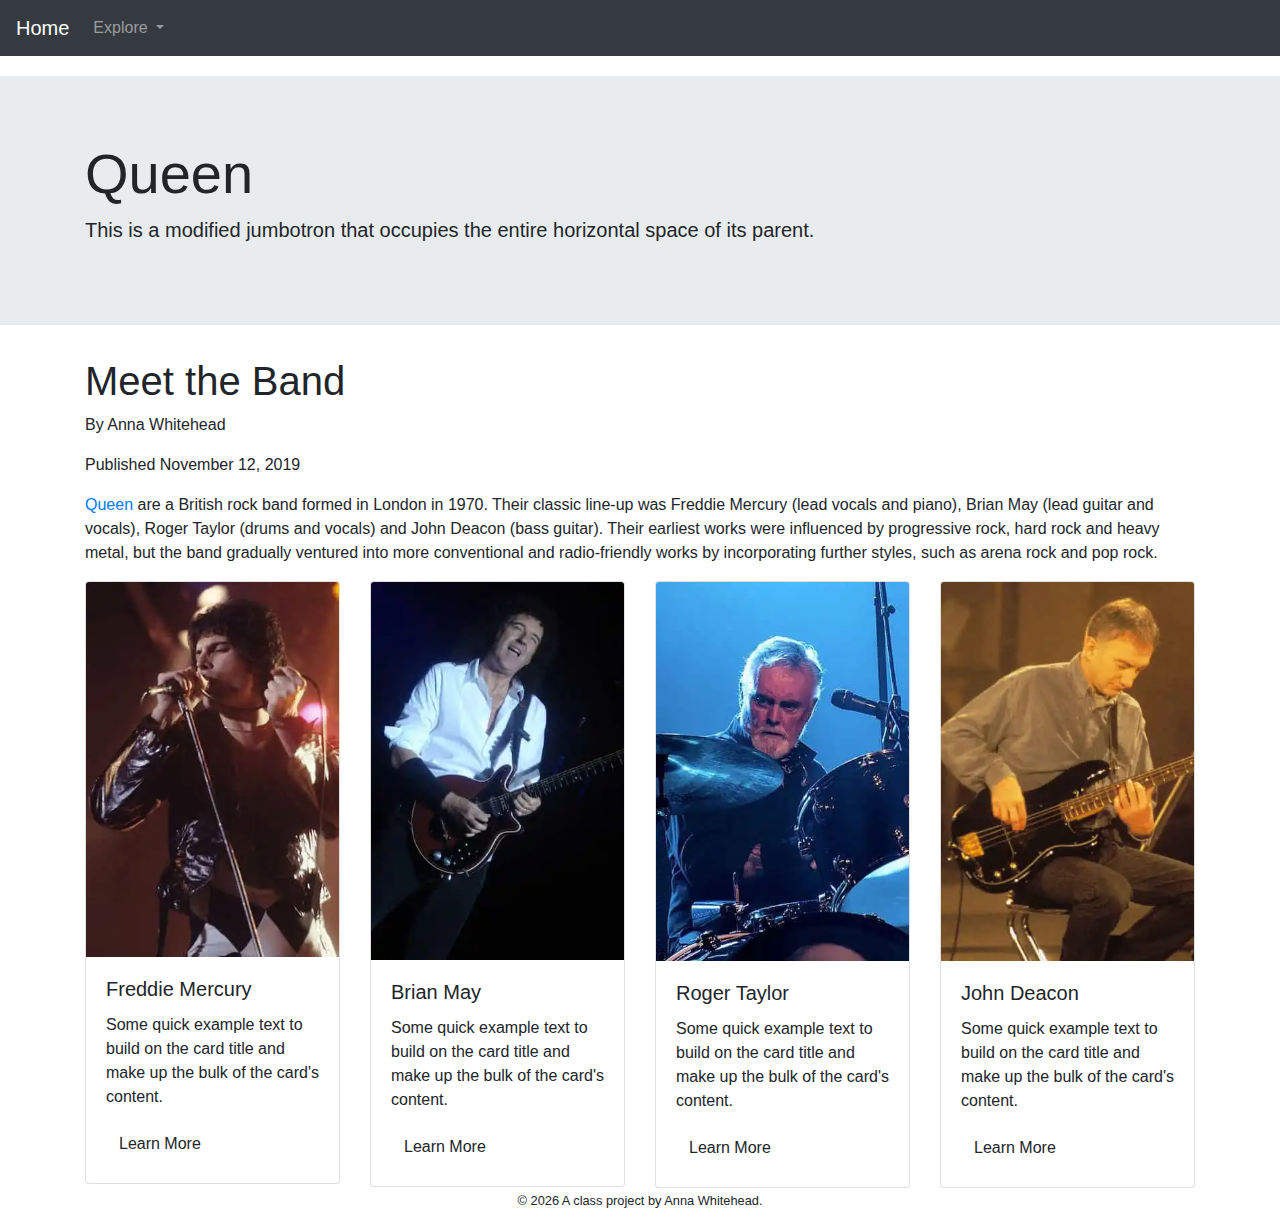
==== docs/index.html @ dfa809a4 "anna-final" ====
<!doctype html>
<html lang="en">
<!-- A Intro to Coding for Journalists class project -->
<head>
  <title>New index page title</title>
  <meta name="description" content="Default description">
  <meta charset="utf-8">
  <meta http-equiv="X-UA-Compatible" content="IE=edge" />
  <meta name="viewport" content="width=device-width, initial-scale=1, maximum-scale=1">
  <link rel="stylesheet" href="css/main.css">
</head>
<body>
  <nav class="navbar navbar-expand-lg navbar-dark bg-dark">
  <a class="navbar-brand" href="index.html">Home</a>
  <button class="navbar-toggler" type="button" data-toggle="collapse" data-target="#navbarNavDropdown" aria-controls="navbarNavDropdown" aria-expanded="false" aria-label="Toggle navigation">
    <span class="navbar-toggler-icon"></span>
  </button>
  <div class="collapse navbar-collapse" id="navbarNavDropdown">
    <ul class="navbar-nav">
      <li class="nav-item dropdown">
        <a class="nav-link dropdown-toggle" href="#" id="navbarDropdownMenuLink" role="button" data-toggle="dropdown" aria-haspopup="true" aria-expanded="false">
          Explore
        </a>
        <div class="dropdown-menu" aria-labelledby="navbarDropdownMenuLink">
          <a class="dropdown-item" href="detail-page.html">Freddie Mercury</a>
          <a class="dropdown-item" href="detail-page.html">Brian May</a>
          <a class="dropdown-item" href="detail-page.html">Roger Taylor</a>
          <a class="dropdown-item" href="detail-page.html">John Deacon</a>
          <a class="dropdown-item" href="#">Discography</a>
          <a class="dropdown-item" href="#">Something else here</a>
        </div>
      </li>
    </ul>
  </div>
</nav>


  

<div class="jumbotron jumbotron-fluid">
  <div class="container">
    <h1 class="display-4">Queen</h1>
    <p class="lead">This is a modified jumbotron that occupies the entire horizontal space of its parent.</p>
  </div>
</div>

<div class="container">
  <div class="row">
    <div class="col">
    <h1>Meet the Band</h1>
    <p class="author">By Anna Whitehead</p>
    <p class="date"> Published November 12, 2019</p>
    </div>
  </div>
  <div class="row">
    <div class="col">
      <p>
        <a href="https://en.wikipedia.org/wiki/Queen_(band)">Queen</a> are a British rock band formed in London in 1970. Their classic line-up was Freddie Mercury (lead vocals and piano), Brian May (lead guitar and vocals), Roger Taylor (drums and vocals) and John Deacon (bass guitar). Their earliest works were influenced by progressive rock, hard rock and heavy metal, but the band gradually ventured into more conventional and radio-friendly works by incorporating further styles, such as arena rock and pop rock.
      </p>
      </div>
  </div>

<div class="row">
  
  <div class="col-sm-6 col-lg-3"> 
      <div class="card">
        <img class="card-img-top" src="img/members/freddie-mercury-color.jpg" alt="Card image cap">
        <div class="card-body">
          <h5 class="card-title"> Freddie Mercury</h5>
          <p class="card-text">Some quick example text to build on the card title and make up the bulk of the card's content.</p>
          <a href="#" class="btn btn-detail page">Learn More</a>
        </div>
      </div>
 </div>
  
  <div class="col-sm-6 col-lg-3"> 
      <div class="card">
        <img class="card-img-top" src="img/members/brian-may-color.jpg" alt="Card image cap">
        <div class="card-body">
          <h5 class="card-title"> Brian May</h5>
          <p class="card-text">Some quick example text to build on the card title and make up the bulk of the card's content.</p>
          <a href="#" class="btn btn-detail page">Learn More</a>
        </div>
      </div>
 </div>
  
  <div class="col-sm-6 col-lg-3"> 
      <div class="card">
        <img class="card-img-top" src="img/members/roger-taylor-color.jpg" alt="Card image cap">
        <div class="card-body">
          <h5 class="card-title"> Roger Taylor</h5>
          <p class="card-text">Some quick example text to build on the card title and make up the bulk of the card's content.</p>
          <a href="#" class="btn btn-detail page">Learn More</a>
        </div>
      </div>
 </div>
  
  <div class="col-sm-6 col-lg-3"> 
      <div class="card">
        <img class="card-img-top" src="img/members/john-deacon-color.jpg" alt="Card image cap">
        <div class="card-body">
          <h5 class="card-title"> John Deacon</h5>
          <p class="card-text">Some quick example text to build on the card title and make up the bulk of the card's content.</p>
          <a href="#" class="btn btn-detail page">Learn More</a>
        </div>
      </div>
 </div>
  
</div>
</div>



  <footer>
<p id="legal" class="center-block text-center">
  <small>&copy; <span class="copyright-year"></span>
  A class project by Anna Whitehead.
</p>
</footer>


  <script src="js/jquery.js"></script>
  <script src="js/popper.js"></script>
  <script src="js/bootstrap.js"></script>
  <script src="js/scripts.js"></script>
</body>
</html>
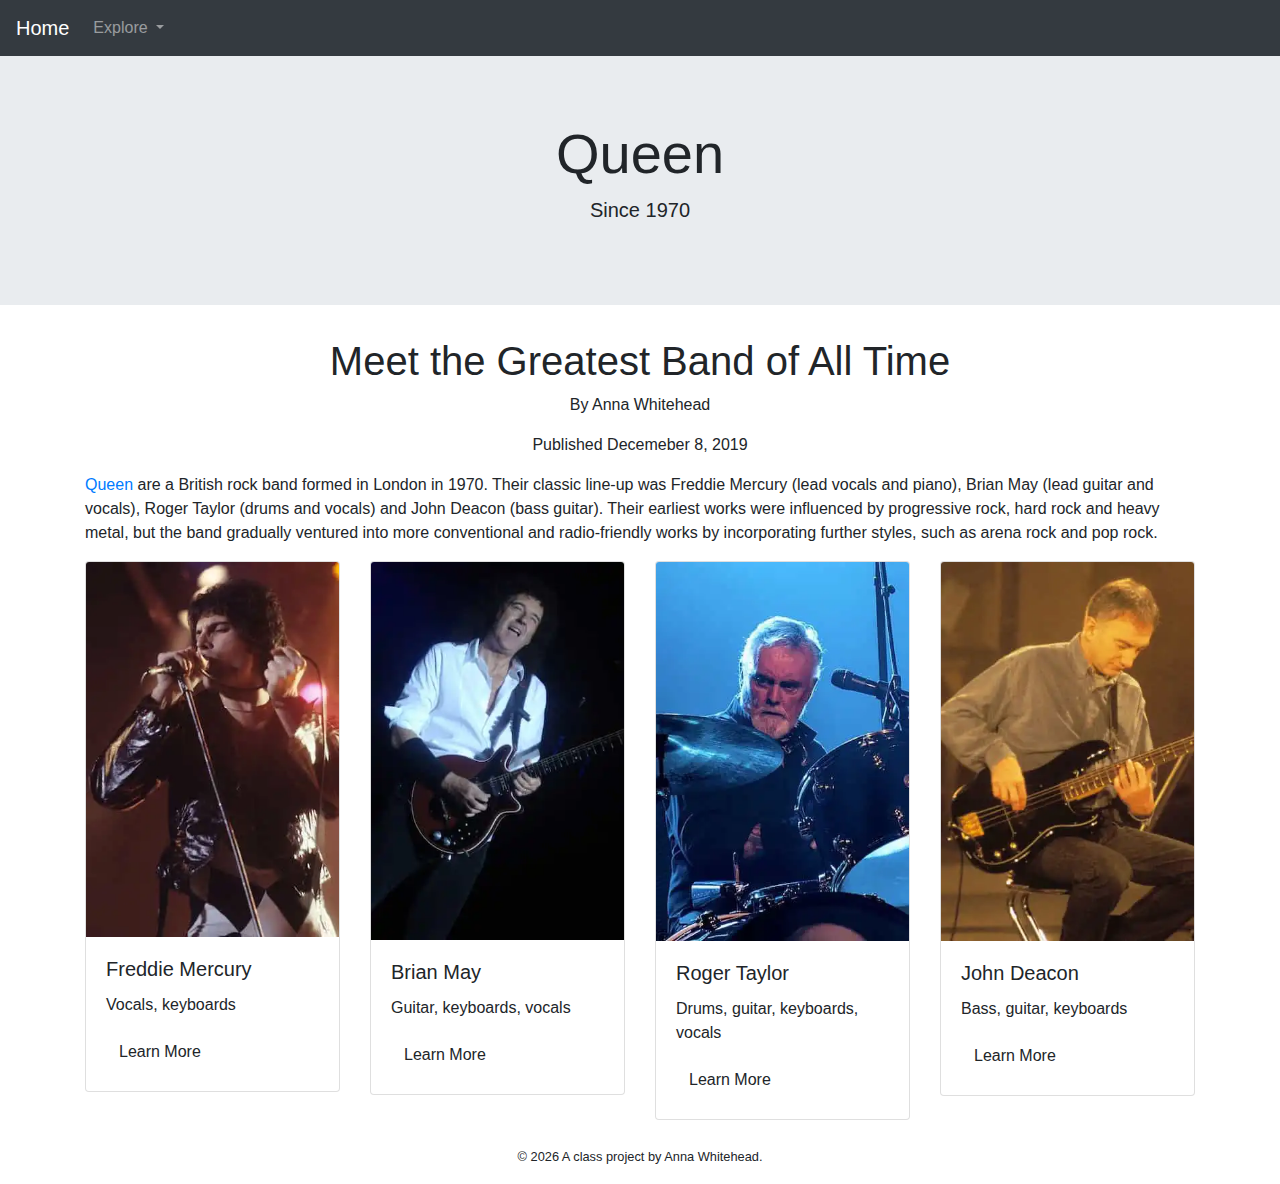
==== commit e3e718b1: "ann-final" ====
--- a/docs/index.html
+++ b/docs/index.html
@@ -22,12 +22,12 @@
           Explore
         </a>
         <div class="dropdown-menu" aria-labelledby="navbarDropdownMenuLink">
-          <a class="dropdown-item" href="detail-page.html">Freddie Mercury</a>
-          <a class="dropdown-item" href="detail-page.html">Brian May</a>
-          <a class="dropdown-item" href="detail-page.html">Roger Taylor</a>
-          <a class="dropdown-item" href="detail-page.html">John Deacon</a>
-          <a class="dropdown-item" href="#">Discography</a>
-          <a class="dropdown-item" href="#">Something else here</a>
+          <a class="dropdown-item" href="freddie-mercury.html">Freddie Mercury</a>
+          <a class="dropdown-item" href="brian-may.html">Brian May</a>
+          <a class="dropdown-item" href="roger-taylor.html">Roger Taylor</a>
+          <a class="dropdown-item" href="john-deacon.html">John Deacon</a>
+          <a class="dropdown-item" href="albums.html">Albums</a>
+          <a class="dropdown-item" href="tour-dates.html"> Tour Dates</a>
         </div>
       </li>
     </ul>
@@ -39,17 +39,17 @@
 
 <div class="jumbotron jumbotron-fluid">
   <div class="container">
-    <h1 class="display-4">Queen</h1>
-    <p class="lead">This is a modified jumbotron that occupies the entire horizontal space of its parent.</p>
+    <h1 class="display-4 text-center">Queen</h1>
+    <p class="lead text-center">Since 1970</p>
   </div>
 </div>
 
 <div class="container">
   <div class="row">
-    <div class="col">
-    <h1>Meet the Band</h1>
+    <div class="col text-center">
+    <h1>Meet the Greatest Band of All Time</h1>
     <p class="author">By Anna Whitehead</p>
-    <p class="date"> Published November 12, 2019</p>
+    <p class="date"> Published Decemeber 8, 2019</p>
     </div>
   </div>
   <div class="row">
@@ -63,45 +63,57 @@
 <div class="row">
   
   <div class="col-sm-6 col-lg-3"> 
-      <div class="card">
+      <div class="card mb-4" style= "width 18rem">
         <img class="card-img-top" src="img/members/freddie-mercury-color.jpg" alt="Card image cap">
         <div class="card-body">
           <h5 class="card-title"> Freddie Mercury</h5>
-          <p class="card-text">Some quick example text to build on the card title and make up the bulk of the card's content.</p>
-          <a href="#" class="btn btn-detail page">Learn More</a>
+          <p class="card-text"> Vocals, keyboards</p>
+          <a href="freddie-mercury.html" class="btn btn-detail page">Learn More</a>
+        
+
+
         </div>
       </div>
  </div>
   
   <div class="col-sm-6 col-lg-3"> 
-      <div class="card">
+      <div class="card mb-4" style= "width 18rem">
         <img class="card-img-top" src="img/members/brian-may-color.jpg" alt="Card image cap">
         <div class="card-body">
           <h5 class="card-title"> Brian May</h5>
-          <p class="card-text">Some quick example text to build on the card title and make up the bulk of the card's content.</p>
-          <a href="#" class="btn btn-detail page">Learn More</a>
+          <p class="card-text"> Guitar, keyboards, vocals</p>
+          <a href="brian-may.html" class="btn btn-detail page">Learn More</a>
+        
+
+
         </div>
       </div>
  </div>
   
   <div class="col-sm-6 col-lg-3"> 
-      <div class="card">
+      <div class="card mb-4" style= "width 18rem">
         <img class="card-img-top" src="img/members/roger-taylor-color.jpg" alt="Card image cap">
         <div class="card-body">
           <h5 class="card-title"> Roger Taylor</h5>
-          <p class="card-text">Some quick example text to build on the card title and make up the bulk of the card's content.</p>
-          <a href="#" class="btn btn-detail page">Learn More</a>
+          <p class="card-text"> Drums, guitar, keyboards, vocals</p>
+          <a href="roger-taylor.html" class="btn btn-detail page">Learn More</a>
+        
+
+
         </div>
       </div>
  </div>
   
   <div class="col-sm-6 col-lg-3"> 
-      <div class="card">
+      <div class="card mb-4" style= "width 18rem">
         <img class="card-img-top" src="img/members/john-deacon-color.jpg" alt="Card image cap">
         <div class="card-body">
           <h5 class="card-title"> John Deacon</h5>
-          <p class="card-text">Some quick example text to build on the card title and make up the bulk of the card's content.</p>
-          <a href="#" class="btn btn-detail page">Learn More</a>
+          <p class="card-text"> Bass, guitar, keyboards</p>
+          <a href="john-deacon.html" class="btn btn-detail page">Learn More</a>
+        
+
+
         </div>
       </div>
  </div>
--- a/docs/css/main.css
+++ b/docs/css/main.css
@@ -3,5 +3,11 @@
  * Copyright 2011-2019 The Bootstrap Authors
  * Copyright 2011-2019 Twitter, Inc.
  * Licensed under MIT (https://github.com/twbs/bootstrap/blob/master/LICENSE)
- */:root{--blue:#007bff;--indigo:#6610f2;--purple:#6f42c1;--pink:#e83e8c;--red:#dc3545;--orange:#fd7e14;--yellow:#ffc107;--green:#28a745;--teal:#20c997;--cyan:#17a2b8;--white:#fff;--gray:#6c757d;--gray-dark:#343a40;--primary:#007bff;--secondary:#6c757d;--success:#28a745;--info:#17a2b8;--warning:#ffc107;--danger:#dc3545;--light:#f8f9fa;--dark:#343a40;--breakpoint-xs:0;--breakpoint-sm:576px;--breakpoint-md:768px;--breakpoint-lg:992px;--breakpoint-xl:1200px;--font-family-sans-serif:-apple-system,BlinkMacSystemFont,"Segoe UI",Roboto,"Helvetica Neue",Arial,"Noto Sans",sans-serif,"Apple Color Emoji","Segoe UI Emoji","Segoe UI Symbol","Noto Color Emoji";--font-family-monospace:SFMono-Regular,Menlo,Monaco,Consolas,"Liberation Mono","Courier New",monospace}*,:after,:before{box-sizing:border-box}html{font-family:sans-serif;line-height:1.15;-webkit-text-size-adjust:100%;-webkit-tap-highlight-color:rgba(0,0,0,0)}article,aside,figcaption,figure,footer,header,hgroup,main,nav,section{display:block}body{margin:0;font-family:-apple-system,BlinkMacSystemFont,Segoe UI,Roboto,Helvetica Neue,Arial,Noto Sans,sans-serif,Apple Color Emoji,Segoe UI Emoji,Segoe UI Symbol,Noto Color Emoji;font-size:1rem;font-weight:400;line-height:1.5;color:#212529;text-align:left;background-color:#fff}[tabindex="-1"]:focus{outline:0!important}hr{box-sizing:content-box;height:0;overflow:visible}h1,h2,h3,h4,h5,h6{margin-top:0;margin-bottom:.5rem}p{margin-top:0;margin-bottom:1rem}abbr[data-original-title],abbr[title]{text-decoration:underline;-webkit-text-decoration:underline dotted;-moz-text-decoration:underline dotted;text-decoration:underline dotted;cursor:help;border-bottom:0;text-decoration-skip-ink:none}address{font-style:normal;line-height:inherit}address,dl,ol,ul{margin-bottom:1rem}dl,ol,ul{margin-top:0}ol ol,ol ul,ul ol,ul ul{margin-bottom:0}dt{font-weight:700}dd{margin-bottom:.5rem;margin-left:0}blockquote{margin:0 0 1rem}b,strong{font-weight:bolder}small{font-size:80%}sub,sup{position:relative;font-size:75%;line-height:0;vertical-align:baseline}sub{bottom:-.25em}sup{top:-.5em}a{color:#007bff;text-decoration:none;background-color:transparent}a:hover{color:#0056b3;text-decoration:underline}a:not([href]):not([tabindex]){color:inherit;text-decoration:none}a:not([href]):not([tabindex]):focus,a:not([href]):not([tabindex]):hover{color:inherit;text-decoration:none}a:not([href]):not([tabindex]):focus{outline:0}code,kbd,pre,samp{font-family:SFMono-Regular,Menlo,Monaco,Consolas,Liberation Mono,Courier New,monospace;font-size:1em}pre{margin-top:0;margin-bottom:1rem;overflow:auto}figure{margin:0 0 1rem}img{border-style:none}img,svg{vertical-align:middle}svg{overflow:hidden}table{border-collapse:collapse}caption{padding-top:.75rem;padding-bottom:.75rem;color:#6c757d;text-align:left;caption-side:bottom}th{text-align:inherit}label{display:inline-block;margin-bottom:.5rem}button{border-radius:0}button:focus{outline:1px dotted;outline:5px auto -webkit-focus-ring-color}button,input,optgroup,select,textarea{margin:0;font-family:inherit;font-size:inherit;line-height:inherit}button,input{overflow:visible}button,select{text-transform:none}select{word-wrap:normal}[type=button],[type=reset],[type=submit],button{-webkit-appearance:button}[type=button]:not(:disabled),[type=reset]:not(:disabled),[type=submit]:not(:disabled),button:not(:disabled){cursor:pointer}[type=button]::-moz-focus-inner,[type=reset]::-moz-focus-inner,[type=submit]::-moz-focus-inner,button::-moz-focus-inner{padding:0;border-style:none}input[type=checkbox],input[type=radio]{box-sizing:border-box;padding:0}input[type=date],input[type=datetime-local],input[type=month],input[type=time]{-webkit-appearance:listbox}textarea{overflow:auto;resize:vertical}fieldset{min-width:0;padding:0;margin:0;border:0}legend{display:block;width:100%;max-width:100%;padding:0;margin-bottom:.5rem;font-size:1.5rem;line-height:inherit;color:inherit;white-space:normal}progress{vertical-align:baseline}[type=number]::-webkit-inner-spin-button,[type=number]::-webkit-outer-spin-button{height:auto}[type=search]{outline-offset:-2px;-webkit-appearance:none}[type=search]::-webkit-search-decoration{-webkit-appearance:none}::-webkit-file-upload-button{font:inherit;-webkit-appearance:button}output{display:inline-block}summary{display:list-item;cursor:pointer}template{display:none}[hidden]{display:none!important}.h1,.h2,.h3,.h4,.h5,.h6,h1,h2,h3,h4,h5,h6{margin-bottom:.5rem;font-weight:500;line-height:1.2}.h1,h1{font-size:2.5rem}.h2,h2{font-size:2rem}.h3,h3{font-size:1.75rem}.h4,h4{font-size:1.5rem}.h5,h5{font-size:1.25rem}.h6,h6{font-size:1rem}.lead{font-size:1.25rem;font-weight:300}.display-1{font-size:6rem}.display-1,.display-2{font-weight:300;line-height:1.2}.display-2{font-size:5.5rem}.display-3{font-size:4.5rem}.display-3,.display-4{font-weight:300;line-height:1.2}.display-4{font-size:3.5rem}hr{margin-top:1rem;margin-bottom:1rem;border:0;border-top:1px solid rgba(0,0,0,.1)}.small,small{font-size:80%;font-weight:400}.mark,mark{padding:.2em;background-color:#fcf8e3}.list-inline,.list-unstyled{padding-left:0;list-style:none}.list-inline-item{display:inline-block}.list-inline-item:not(:last-child){margin-right:.5rem}.initialism{font-size:90%;text-transform:uppercase}.blockquote{margin-bottom:1rem;font-size:1.25rem}.blockquote-footer{display:block;font-size:80%;color:#6c757d}.blockquote-footer:before{content:"\2014\00A0"}.img-fluid,.img-thumbnail{max-width:100%;height:auto}.img-thumbnail{padding:.25rem;background-color:#fff;border:1px solid #dee2e6;border-radius:.25rem}.figure{display:inline-block}.figure-img{margin-bottom:.5rem;line-height:1}.figure-caption{font-size:90%;color:#6c757d}code{font-size:87.5%;color:#e83e8c;word-break:break-word}a>code{color:inherit}kbd{padding:.2rem .4rem;font-size:87.5%;color:#fff;background-color:#212529;border-radius:.2rem}kbd kbd{padding:0;font-size:100%;font-weight:700}pre{display:block;font-size:87.5%;color:#212529}pre code{font-size:inherit;color:inherit;word-break:normal}.pre-scrollable{max-height:340px;overflow-y:scroll}.container{width:100%;padding-right:15px;padding-left:15px;margin-right:auto;margin-left:auto}@media (min-width:576px){.container{max-width:540px}}@media (min-width:768px){.container{max-width:720px}}@media (min-width:992px){.container{max-width:960px}}@media (min-width:1200px){.container{max-width:1140px}}.container-fluid{width:100%;padding-right:15px;padding-left:15px;margin-right:auto;margin-left:auto}.row{display:-webkit-flex;display:-ms-flexbox;display:flex;-webkit-flex-wrap:wrap;-ms-flex-wrap:wrap;flex-wrap:wrap;margin-right:-15px;margin-left:-15px}.no-gutters{margin-right:0;margin-left:0}.no-gutters>.col,.no-gutters>[class*=col-]{padding-right:0;padding-left:0}.col,.col-1,.col-2,.col-3,.col-4,.col-5,.col-6,.col-7,.col-8,.col-9,.col-10,.col-11,.col-12,.col-auto,.col-lg,.col-lg-1,.col-lg-2,.col-lg-3,.col-lg-4,.col-lg-5,.col-lg-6,.col-lg-7,.col-lg-8,.col-lg-9,.col-lg-10,.col-lg-11,.col-lg-12,.col-lg-auto,.col-md,.col-md-1,.col-md-2,.col-md-3,.col-md-4,.col-md-5,.col-md-6,.col-md-7,.col-md-8,.col-md-9,.col-md-10,.col-md-11,.col-md-12,.col-md-auto,.col-sm,.col-sm-1,.col-sm-2,.col-sm-3,.col-sm-4,.col-sm-5,.col-sm-6,.col-sm-7,.col-sm-8,.col-sm-9,.col-sm-10,.col-sm-11,.col-sm-12,.col-sm-auto,.col-xl,.col-xl-1,.col-xl-2,.col-xl-3,.col-xl-4,.col-xl-5,.col-xl-6,.col-xl-7,.col-xl-8,.col-xl-9,.col-xl-10,.col-xl-11,.col-xl-12,.col-xl-auto{position:relative;width:100%;padding-right:15px;padding-left:15px}.col{-webkit-flex-basis:0;-ms-flex-preferred-size:0;flex-basis:0;-webkit-flex-grow:1;-ms-flex-positive:1;flex-grow:1;max-width:100%}.col-auto{-webkit-flex:0 0 auto;-ms-flex:0 0 auto;flex:0 0 auto;width:auto;max-width:100%}.col-1{-webkit-flex:0 0 8.33333%;-ms-flex:0 0 8.33333%;flex:0 0 8.33333%;max-width:8.33333%}.col-2{-webkit-flex:0 0 16.66667%;-ms-flex:0 0 16.66667%;flex:0 0 16.66667%;max-width:16.66667%}.col-3{-webkit-flex:0 0 25%;-ms-flex:0 0 25%;flex:0 0 25%;max-width:25%}.col-4{-webkit-flex:0 0 33.33333%;-ms-flex:0 0 33.33333%;flex:0 0 33.33333%;max-width:33.33333%}.col-5{-webkit-flex:0 0 41.66667%;-ms-flex:0 0 41.66667%;flex:0 0 41.66667%;max-width:41.66667%}.col-6{-webkit-flex:0 0 50%;-ms-flex:0 0 50%;flex:0 0 50%;max-width:50%}.col-7{-webkit-flex:0 0 58.33333%;-ms-flex:0 0 58.33333%;flex:0 0 58.33333%;max-width:58.33333%}.col-8{-webkit-flex:0 0 66.66667%;-ms-flex:0 0 66.66667%;flex:0 0 66.66667%;max-width:66.66667%}.col-9{-webkit-flex:0 0 75%;-ms-flex:0 0 75%;flex:0 0 75%;max-width:75%}.col-10{-webkit-flex:0 0 83.33333%;-ms-flex:0 0 83.33333%;flex:0 0 83.33333%;max-width:83.33333%}.col-11{-webkit-flex:0 0 91.66667%;-ms-flex:0 0 91.66667%;flex:0 0 91.66667%;max-width:91.66667%}.col-12{-webkit-flex:0 0 100%;-ms-flex:0 0 100%;flex:0 0 100%;max-width:100%}.order-first{-webkit-order:-1;-ms-flex-order:-1;order:-1}.order-last{-webkit-order:13;-ms-flex-order:13;order:13}.order-0{-webkit-order:0;-ms-flex-order:0;order:0}.order-1{-webkit-order:1;-ms-flex-order:1;order:1}.order-2{-webkit-order:2;-ms-flex-order:2;order:2}.order-3{-webkit-order:3;-ms-flex-order:3;order:3}.order-4{-webkit-order:4;-ms-flex-order:4;order:4}.order-5{-webkit-order:5;-ms-flex-order:5;order:5}.order-6{-webkit-order:6;-ms-flex-order:6;order:6}.order-7{-webkit-order:7;-ms-flex-order:7;order:7}.order-8{-webkit-order:8;-ms-flex-order:8;order:8}.order-9{-webkit-order:9;-ms-flex-order:9;order:9}.order-10{-webkit-order:10;-ms-flex-order:10;order:10}.order-11{-webkit-order:11;-ms-flex-order:11;order:11}.order-12{-webkit-order:12;-ms-flex-order:12;order:12}.offset-1{margin-left:8.33333%}.offset-2{margin-left:16.66667%}.offset-3{margin-left:25%}.offset-4{margin-left:33.33333%}.offset-5{margin-left:41.66667%}.offset-6{margin-left:50%}.offset-7{margin-left:58.33333%}.offset-8{margin-left:66.66667%}.offset-9{margin-left:75%}.offset-10{margin-left:83.33333%}.offset-11{margin-left:91.66667%}@media (min-width:576px){.col-sm{-webkit-flex-basis:0;-ms-flex-preferred-size:0;flex-basis:0;-webkit-flex-grow:1;-ms-flex-positive:1;flex-grow:1;max-width:100%}.col-sm-auto{-webkit-flex:0 0 auto;-ms-flex:0 0 auto;flex:0 0 auto;width:auto;max-width:100%}.col-sm-1{-webkit-flex:0 0 8.33333%;-ms-flex:0 0 8.33333%;flex:0 0 8.33333%;max-width:8.33333%}.col-sm-2{-webkit-flex:0 0 16.66667%;-ms-flex:0 0 16.66667%;flex:0 0 16.66667%;max-width:16.66667%}.col-sm-3{-webkit-flex:0 0 25%;-ms-flex:0 0 25%;flex:0 0 25%;max-width:25%}.col-sm-4{-webkit-flex:0 0 33.33333%;-ms-flex:0 0 33.33333%;flex:0 0 33.33333%;max-width:33.33333%}.col-sm-5{-webkit-flex:0 0 41.66667%;-ms-flex:0 0 41.66667%;flex:0 0 41.66667%;max-width:41.66667%}.col-sm-6{-webkit-flex:0 0 50%;-ms-flex:0 0 50%;flex:0 0 50%;max-width:50%}.col-sm-7{-webkit-flex:0 0 58.33333%;-ms-flex:0 0 58.33333%;flex:0 0 58.33333%;max-width:58.33333%}.col-sm-8{-webkit-flex:0 0 66.66667%;-ms-flex:0 0 66.66667%;flex:0 0 66.66667%;max-width:66.66667%}.col-sm-9{-webkit-flex:0 0 75%;-ms-flex:0 0 75%;flex:0 0 75%;max-width:75%}.col-sm-10{-webkit-flex:0 0 83.33333%;-ms-flex:0 0 83.33333%;flex:0 0 83.33333%;max-width:83.33333%}.col-sm-11{-webkit-flex:0 0 91.66667%;-ms-flex:0 0 91.66667%;flex:0 0 91.66667%;max-width:91.66667%}.col-sm-12{-webkit-flex:0 0 100%;-ms-flex:0 0 100%;flex:0 0 100%;max-width:100%}.order-sm-first{-webkit-order:-1;-ms-flex-order:-1;order:-1}.order-sm-last{-webkit-order:13;-ms-flex-order:13;order:13}.order-sm-0{-webkit-order:0;-ms-flex-order:0;order:0}.order-sm-1{-webkit-order:1;-ms-flex-order:1;order:1}.order-sm-2{-webkit-order:2;-ms-flex-order:2;order:2}.order-sm-3{-webkit-order:3;-ms-flex-order:3;order:3}.order-sm-4{-webkit-order:4;-ms-flex-order:4;order:4}.order-sm-5{-webkit-order:5;-ms-flex-order:5;order:5}.order-sm-6{-webkit-order:6;-ms-flex-order:6;order:6}.order-sm-7{-webkit-order:7;-ms-flex-order:7;order:7}.order-sm-8{-webkit-order:8;-ms-flex-order:8;order:8}.order-sm-9{-webkit-order:9;-ms-flex-order:9;order:9}.order-sm-10{-webkit-order:10;-ms-flex-order:10;order:10}.order-sm-11{-webkit-order:11;-ms-flex-order:11;order:11}.order-sm-12{-webkit-order:12;-ms-flex-order:12;order:12}.offset-sm-0{margin-left:0}.offset-sm-1{margin-left:8.33333%}.offset-sm-2{margin-left:16.66667%}.offset-sm-3{margin-left:25%}.offset-sm-4{margin-left:33.33333%}.offset-sm-5{margin-left:41.66667%}.offset-sm-6{margin-left:50%}.offset-sm-7{margin-left:58.33333%}.offset-sm-8{margin-left:66.66667%}.offset-sm-9{margin-left:75%}.offset-sm-10{margin-left:83.33333%}.offset-sm-11{margin-left:91.66667%}}@media (min-width:768px){.col-md{-webkit-flex-basis:0;-ms-flex-preferred-size:0;flex-basis:0;-webkit-flex-grow:1;-ms-flex-positive:1;flex-grow:1;max-width:100%}.col-md-auto{-webkit-flex:0 0 auto;-ms-flex:0 0 auto;flex:0 0 auto;width:auto;max-width:100%}.col-md-1{-webkit-flex:0 0 8.33333%;-ms-flex:0 0 8.33333%;flex:0 0 8.33333%;max-width:8.33333%}.col-md-2{-webkit-flex:0 0 16.66667%;-ms-flex:0 0 16.66667%;flex:0 0 16.66667%;max-width:16.66667%}.col-md-3{-webkit-flex:0 0 25%;-ms-flex:0 0 25%;flex:0 0 25%;max-width:25%}.col-md-4{-webkit-flex:0 0 33.33333%;-ms-flex:0 0 33.33333%;flex:0 0 33.33333%;max-width:33.33333%}.col-md-5{-webkit-flex:0 0 41.66667%;-ms-flex:0 0 41.66667%;flex:0 0 41.66667%;max-width:41.66667%}.col-md-6{-webkit-flex:0 0 50%;-ms-flex:0 0 50%;flex:0 0 50%;max-width:50%}.col-md-7{-webkit-flex:0 0 58.33333%;-ms-flex:0 0 58.33333%;flex:0 0 58.33333%;max-width:58.33333%}.col-md-8{-webkit-flex:0 0 66.66667%;-ms-flex:0 0 66.66667%;flex:0 0 66.66667%;max-width:66.66667%}.col-md-9{-webkit-flex:0 0 75%;-ms-flex:0 0 75%;flex:0 0 75%;max-width:75%}.col-md-10{-webkit-flex:0 0 83.33333%;-ms-flex:0 0 83.33333%;flex:0 0 83.33333%;max-width:83.33333%}.col-md-11{-webkit-flex:0 0 91.66667%;-ms-flex:0 0 91.66667%;flex:0 0 91.66667%;max-width:91.66667%}.col-md-12{-webkit-flex:0 0 100%;-ms-flex:0 0 100%;flex:0 0 100%;max-width:100%}.order-md-first{-webkit-order:-1;-ms-flex-order:-1;order:-1}.order-md-last{-webkit-order:13;-ms-flex-order:13;order:13}.order-md-0{-webkit-order:0;-ms-flex-order:0;order:0}.order-md-1{-webkit-order:1;-ms-flex-order:1;order:1}.order-md-2{-webkit-order:2;-ms-flex-order:2;order:2}.order-md-3{-webkit-order:3;-ms-flex-order:3;order:3}.order-md-4{-webkit-order:4;-ms-flex-order:4;order:4}.order-md-5{-webkit-order:5;-ms-flex-order:5;order:5}.order-md-6{-webkit-order:6;-ms-flex-order:6;order:6}.order-md-7{-webkit-order:7;-ms-flex-order:7;order:7}.order-md-8{-webkit-order:8;-ms-flex-order:8;order:8}.order-md-9{-webkit-order:9;-ms-flex-order:9;order:9}.order-md-10{-webkit-order:10;-ms-flex-order:10;order:10}.order-md-11{-webkit-order:11;-ms-flex-order:11;order:11}.order-md-12{-webkit-order:12;-ms-flex-order:12;order:12}.offset-md-0{margin-left:0}.offset-md-1{margin-left:8.33333%}.offset-md-2{margin-left:16.66667%}.offset-md-3{margin-left:25%}.offset-md-4{margin-left:33.33333%}.offset-md-5{margin-left:41.66667%}.offset-md-6{margin-left:50%}.offset-md-7{margin-left:58.33333%}.offset-md-8{margin-left:66.66667%}.offset-md-9{margin-left:75%}.offset-md-10{margin-left:83.33333%}.offset-md-11{margin-left:91.66667%}}@media (min-width:992px){.col-lg{-webkit-flex-basis:0;-ms-flex-preferred-size:0;flex-basis:0;-webkit-flex-grow:1;-ms-flex-positive:1;flex-grow:1;max-width:100%}.col-lg-auto{-webkit-flex:0 0 auto;-ms-flex:0 0 auto;flex:0 0 auto;width:auto;max-width:100%}.col-lg-1{-webkit-flex:0 0 8.33333%;-ms-flex:0 0 8.33333%;flex:0 0 8.33333%;max-width:8.33333%}.col-lg-2{-webkit-flex:0 0 16.66667%;-ms-flex:0 0 16.66667%;flex:0 0 16.66667%;max-width:16.66667%}.col-lg-3{-webkit-flex:0 0 25%;-ms-flex:0 0 25%;flex:0 0 25%;max-width:25%}.col-lg-4{-webkit-flex:0 0 33.33333%;-ms-flex:0 0 33.33333%;flex:0 0 33.33333%;max-width:33.33333%}.col-lg-5{-webkit-flex:0 0 41.66667%;-ms-flex:0 0 41.66667%;flex:0 0 41.66667%;max-width:41.66667%}.col-lg-6{-webkit-flex:0 0 50%;-ms-flex:0 0 50%;flex:0 0 50%;max-width:50%}.col-lg-7{-webkit-flex:0 0 58.33333%;-ms-flex:0 0 58.33333%;flex:0 0 58.33333%;max-width:58.33333%}.col-lg-8{-webkit-flex:0 0 66.66667%;-ms-flex:0 0 66.66667%;flex:0 0 66.66667%;max-width:66.66667%}.col-lg-9{-webkit-flex:0 0 75%;-ms-flex:0 0 75%;flex:0 0 75%;max-width:75%}.col-lg-10{-webkit-flex:0 0 83.33333%;-ms-flex:0 0 83.33333%;flex:0 0 83.33333%;max-width:83.33333%}.col-lg-11{-webkit-flex:0 0 91.66667%;-ms-flex:0 0 91.66667%;flex:0 0 91.66667%;max-width:91.66667%}.col-lg-12{-webkit-flex:0 0 100%;-ms-flex:0 0 100%;flex:0 0 100%;max-width:100%}.order-lg-first{-webkit-order:-1;-ms-flex-order:-1;order:-1}.order-lg-last{-webkit-order:13;-ms-flex-order:13;order:13}.order-lg-0{-webkit-order:0;-ms-flex-order:0;order:0}.order-lg-1{-webkit-order:1;-ms-flex-order:1;order:1}.order-lg-2{-webkit-order:2;-ms-flex-order:2;order:2}.order-lg-3{-webkit-order:3;-ms-flex-order:3;order:3}.order-lg-4{-webkit-order:4;-ms-flex-order:4;order:4}.order-lg-5{-webkit-order:5;-ms-flex-order:5;order:5}.order-lg-6{-webkit-order:6;-ms-flex-order:6;order:6}.order-lg-7{-webkit-order:7;-ms-flex-order:7;order:7}.order-lg-8{-webkit-order:8;-ms-flex-order:8;order:8}.order-lg-9{-webkit-order:9;-ms-flex-order:9;order:9}.order-lg-10{-webkit-order:10;-ms-flex-order:10;order:10}.order-lg-11{-webkit-order:11;-ms-flex-order:11;order:11}.order-lg-12{-webkit-order:12;-ms-flex-order:12;order:12}.offset-lg-0{margin-left:0}.offset-lg-1{margin-left:8.33333%}.offset-lg-2{margin-left:16.66667%}.offset-lg-3{margin-left:25%}.offset-lg-4{margin-left:33.33333%}.offset-lg-5{margin-left:41.66667%}.offset-lg-6{margin-left:50%}.offset-lg-7{margin-left:58.33333%}.offset-lg-8{margin-left:66.66667%}.offset-lg-9{margin-left:75%}.offset-lg-10{margin-left:83.33333%}.offset-lg-11{margin-left:91.66667%}}@media (min-width:1200px){.col-xl{-webkit-flex-basis:0;-ms-flex-preferred-size:0;flex-basis:0;-webkit-flex-grow:1;-ms-flex-positive:1;flex-grow:1;max-width:100%}.col-xl-auto{-webkit-flex:0 0 auto;-ms-flex:0 0 auto;flex:0 0 auto;width:auto;max-width:100%}.col-xl-1{-webkit-flex:0 0 8.33333%;-ms-flex:0 0 8.33333%;flex:0 0 8.33333%;max-width:8.33333%}.col-xl-2{-webkit-flex:0 0 16.66667%;-ms-flex:0 0 16.66667%;flex:0 0 16.66667%;max-width:16.66667%}.col-xl-3{-webkit-flex:0 0 25%;-ms-flex:0 0 25%;flex:0 0 25%;max-width:25%}.col-xl-4{-webkit-flex:0 0 33.33333%;-ms-flex:0 0 33.33333%;flex:0 0 33.33333%;max-width:33.33333%}.col-xl-5{-webkit-flex:0 0 41.66667%;-ms-flex:0 0 41.66667%;flex:0 0 41.66667%;max-width:41.66667%}.col-xl-6{-webkit-flex:0 0 50%;-ms-flex:0 0 50%;flex:0 0 50%;max-width:50%}.col-xl-7{-webkit-flex:0 0 58.33333%;-ms-flex:0 0 58.33333%;flex:0 0 58.33333%;max-width:58.33333%}.col-xl-8{-webkit-flex:0 0 66.66667%;-ms-flex:0 0 66.66667%;flex:0 0 66.66667%;max-width:66.66667%}.col-xl-9{-webkit-flex:0 0 75%;-ms-flex:0 0 75%;flex:0 0 75%;max-width:75%}.col-xl-10{-webkit-flex:0 0 83.33333%;-ms-flex:0 0 83.33333%;flex:0 0 83.33333%;max-width:83.33333%}.col-xl-11{-webkit-flex:0 0 91.66667%;-ms-flex:0 0 91.66667%;flex:0 0 91.66667%;max-width:91.66667%}.col-xl-12{-webkit-flex:0 0 100%;-ms-flex:0 0 100%;flex:0 0 100%;max-width:100%}.order-xl-first{-webkit-order:-1;-ms-flex-order:-1;order:-1}.order-xl-last{-webkit-order:13;-ms-flex-order:13;order:13}.order-xl-0{-webkit-order:0;-ms-flex-order:0;order:0}.order-xl-1{-webkit-order:1;-ms-flex-order:1;order:1}.order-xl-2{-webkit-order:2;-ms-flex-order:2;order:2}.order-xl-3{-webkit-order:3;-ms-flex-order:3;order:3}.order-xl-4{-webkit-order:4;-ms-flex-order:4;order:4}.order-xl-5{-webkit-order:5;-ms-flex-order:5;order:5}.order-xl-6{-webkit-order:6;-ms-flex-order:6;order:6}.order-xl-7{-webkit-order:7;-ms-flex-order:7;order:7}.order-xl-8{-webkit-order:8;-ms-flex-order:8;order:8}.order-xl-9{-webkit-order:9;-ms-flex-order:9;order:9}.order-xl-10{-webkit-order:10;-ms-flex-order:10;order:10}.order-xl-11{-webkit-order:11;-ms-flex-order:11;order:11}.order-xl-12{-webkit-order:12;-ms-flex-order:12;order:12}.offset-xl-0{margin-left:0}.offset-xl-1{margin-left:8.33333%}.offset-xl-2{margin-left:16.66667%}.offset-xl-3{margin-left:25%}.offset-xl-4{margin-left:33.33333%}.offset-xl-5{margin-left:41.66667%}.offset-xl-6{margin-left:50%}.offset-xl-7{margin-left:58.33333%}.offset-xl-8{margin-left:66.66667%}.offset-xl-9{margin-left:75%}.offset-xl-10{margin-left:83.33333%}.offset-xl-11{margin-left:91.66667%}}.table{width:100%;margin-bottom:1rem;color:#212529}.table td,.table th{padding:.75rem;vertical-align:top;border-top:1px solid #dee2e6}.table thead th{vertical-align:bottom;border-bottom:2px solid #dee2e6}.table tbody+tbody{border-top:2px solid #dee2e6}.table-sm td,.table-sm th{padding:.3rem}.table-bordered,.table-bordered td,.table-bordered th{border:1px solid #dee2e6}.table-bordered thead td,.table-bordered thead th{border-bottom-width:2px}.table-borderless tbody+tbody,.table-borderless td,.table-borderless th,.table-borderless thead th{border:0}.table-striped tbody tr:nth-of-type(odd){background-color:rgba(0,0,0,.05)}.table-hover tbody tr:hover{color:#212529;background-color:rgba(0,0,0,.075)}.table-primary,.table-primary>td,.table-primary>th{background-color:#b8daff}.table-primary tbody+tbody,.table-primary td,.table-primary th,.table-primary thead th{border-color:#7abaff}.table-hover .table-primary:hover{background-color:#9fcdff}.table-hover .table-primary:hover>td,.table-hover .table-primary:hover>th{background-color:#9fcdff}.table-secondary,.table-secondary>td,.table-secondary>th{background-color:#d6d8db}.table-secondary tbody+tbody,.table-secondary td,.table-secondary th,.table-secondary thead th{border-color:#b3b7bb}.table-hover .table-secondary:hover{background-color:#c8cbcf}.table-hover .table-secondary:hover>td,.table-hover .table-secondary:hover>th{background-color:#c8cbcf}.table-success,.table-success>td,.table-success>th{background-color:#c3e6cb}.table-success tbody+tbody,.table-success td,.table-success th,.table-success thead th{border-color:#8fd19e}.table-hover .table-success:hover{background-color:#b1dfbb}.table-hover .table-success:hover>td,.table-hover .table-success:hover>th{background-color:#b1dfbb}.table-info,.table-info>td,.table-info>th{background-color:#bee5eb}.table-info tbody+tbody,.table-info td,.table-info th,.table-info thead th{border-color:#86cfda}.table-hover .table-info:hover{background-color:#abdde5}.table-hover .table-info:hover>td,.table-hover .table-info:hover>th{background-color:#abdde5}.table-warning,.table-warning>td,.table-warning>th{background-color:#ffeeba}.table-warning tbody+tbody,.table-warning td,.table-warning th,.table-warning thead th{border-color:#ffdf7e}.table-hover .table-warning:hover{background-color:#ffe8a1}.table-hover .table-warning:hover>td,.table-hover .table-warning:hover>th{background-color:#ffe8a1}.table-danger,.table-danger>td,.table-danger>th{background-color:#f5c6cb}.table-danger tbody+tbody,.table-danger td,.table-danger th,.table-danger thead th{border-color:#ed969e}.table-hover .table-danger:hover{background-color:#f1b0b7}.table-hover .table-danger:hover>td,.table-hover .table-danger:hover>th{background-color:#f1b0b7}.table-light,.table-light>td,.table-light>th{background-color:#fdfdfe}.table-light tbody+tbody,.table-light td,.table-light th,.table-light thead th{border-color:#fbfcfc}.table-hover .table-light:hover{background-color:#ececf6}.table-hover .table-light:hover>td,.table-hover .table-light:hover>th{background-color:#ececf6}.table-dark,.table-dark>td,.table-dark>th{background-color:#c6c8ca}.table-dark tbody+tbody,.table-dark td,.table-dark th,.table-dark thead th{border-color:#95999c}.table-hover .table-dark:hover{background-color:#b9bbbe}.table-hover .table-dark:hover>td,.table-hover .table-dark:hover>th{background-color:#b9bbbe}.table-active,.table-active>td,.table-active>th{background-color:rgba(0,0,0,.075)}.table-hover .table-active:hover{background-color:rgba(0,0,0,.075)}.table-hover .table-active:hover>td,.table-hover .table-active:hover>th{background-color:rgba(0,0,0,.075)}.table .thead-dark th{color:#fff;background-color:#343a40;border-color:#454d55}.table .thead-light th{color:#495057;background-color:#e9ecef;border-color:#dee2e6}.table-dark{color:#fff;background-color:#343a40}.table-dark td,.table-dark th,.table-dark thead th{border-color:#454d55}.table-dark.table-bordered{border:0}.table-dark.table-striped tbody tr:nth-of-type(odd){background-color:hsla(0,0%,100%,.05)}.table-dark.table-hover tbody tr:hover{color:#fff;background-color:hsla(0,0%,100%,.075)}@media (max-width:575.98px){.table-responsive-sm{display:block;width:100%;overflow-x:auto;-webkit-overflow-scrolling:touch}.table-responsive-sm>.table-bordered{border:0}}@media (max-width:767.98px){.table-responsive-md{display:block;width:100%;overflow-x:auto;-webkit-overflow-scrolling:touch}.table-responsive-md>.table-bordered{border:0}}@media (max-width:991.98px){.table-responsive-lg{display:block;width:100%;overflow-x:auto;-webkit-overflow-scrolling:touch}.table-responsive-lg>.table-bordered{border:0}}@media (max-width:1199.98px){.table-responsive-xl{display:block;width:100%;overflow-x:auto;-webkit-overflow-scrolling:touch}.table-responsive-xl>.table-bordered{border:0}}.table-responsive{display:block;width:100%;overflow-x:auto;-webkit-overflow-scrolling:touch}.table-responsive>.table-bordered{border:0}.form-control{display:block;width:100%;height:calc(1.5em + .75rem + 2px);padding:.375rem .75rem;font-size:1rem;font-weight:400;line-height:1.5;color:#495057;background-color:#fff;background-clip:padding-box;border:1px solid #ced4da;border-radius:.25rem;transition:border-color .15s ease-in-out,box-shadow .15s ease-in-out}@media (prefers-reduced-motion:reduce){.form-control{transition:none}}.form-control::-ms-expand{background-color:transparent;border:0}.form-control:focus{color:#495057;background-color:#fff;border-color:#80bdff;outline:0;box-shadow:0 0 0 .2rem rgba(0,123,255,.25)}.form-control::-webkit-input-placeholder{color:#6c757d;opacity:1}.form-control::-moz-placeholder{color:#6c757d;opacity:1}.form-control:-ms-input-placeholder{color:#6c757d;opacity:1}.form-control::-ms-input-placeholder{color:#6c757d;opacity:1}.form-control::placeholder{color:#6c757d;opacity:1}.form-control:disabled,.form-control[readonly]{background-color:#e9ecef;opacity:1}select.form-control:focus::-ms-value{color:#495057;background-color:#fff}.form-control-file,.form-control-range{display:block;width:100%}.col-form-label{padding-top:calc(.375rem + 1px);padding-bottom:calc(.375rem + 1px);margin-bottom:0;font-size:inherit;line-height:1.5}.col-form-label-lg{padding-top:calc(.5rem + 1px);padding-bottom:calc(.5rem + 1px);font-size:1.25rem;line-height:1.5}.col-form-label-sm{padding-top:calc(.25rem + 1px);padding-bottom:calc(.25rem + 1px);font-size:.875rem;line-height:1.5}.form-control-plaintext{display:block;width:100%;padding-top:.375rem;padding-bottom:.375rem;margin-bottom:0;line-height:1.5;color:#212529;background-color:transparent;border:solid transparent;border-width:1px 0}.form-control-plaintext.form-control-lg,.form-control-plaintext.form-control-sm{padding-right:0;padding-left:0}.form-control-sm{height:calc(1.5em + .5rem + 2px);padding:.25rem .5rem;font-size:.875rem;line-height:1.5;border-radius:.2rem}.form-control-lg{height:calc(1.5em + 1rem + 2px);padding:.5rem 1rem;font-size:1.25rem;line-height:1.5;border-radius:.3rem}select.form-control[multiple],select.form-control[size]{height:auto}textarea.form-control{height:auto}.form-group{margin-bottom:1rem}.form-text{display:block;margin-top:.25rem}.form-row{display:-webkit-flex;display:-ms-flexbox;display:flex;-webkit-flex-wrap:wrap;-ms-flex-wrap:wrap;flex-wrap:wrap;margin-right:-5px;margin-left:-5px}.form-row>.col,.form-row>[class*=col-]{padding-right:5px;padding-left:5px}.form-check{position:relative;display:block;padding-left:1.25rem}.form-check-input{position:absolute;margin-top:.3rem;margin-left:-1.25rem}.form-check-input:disabled~.form-check-label{color:#6c757d}.form-check-label{margin-bottom:0}.form-check-inline{display:-webkit-inline-flex;display:-ms-inline-flexbox;display:inline-flex;-webkit-align-items:center;-ms-flex-align:center;align-items:center;padding-left:0;margin-right:.75rem}.form-check-inline .form-check-input{position:static;margin-top:0;margin-right:.3125rem;margin-left:0}.valid-feedback{display:none;width:100%;margin-top:.25rem;font-size:80%;color:#28a745}.valid-tooltip{position:absolute;top:100%;z-index:5;display:none;max-width:100%;padding:.25rem .5rem;margin-top:.1rem;font-size:.875rem;line-height:1.5;color:#fff;background-color:rgba(40,167,69,.9);border-radius:.25rem}.form-control.is-valid,.was-validated .form-control:valid{border-color:#28a745;padding-right:calc(1.5em + .75rem);background-image:url("data:image/svg+xml;charset=utf-8,%3Csvg xmlns='http://www.w3.org/2000/svg' viewBox='0 0 8 8'%3E%3Cpath fill='%2328a745' d='M2.3 6.73L.6 4.53c-.4-1.04.46-1.4 1.1-.8l1.1 1.4 3.4-3.8c.6-.63 1.6-.27 1.2.7l-4 4.6c-.43.5-.8.4-1.1.1z'/%3E%3C/svg%3E");background-repeat:no-repeat;background-position:100% calc(.375em + .1875rem);background-size:calc(.75em + .375rem) calc(.75em + .375rem)}.form-control.is-valid:focus,.was-validated .form-control:valid:focus{border-color:#28a745;box-shadow:0 0 0 .2rem rgba(40,167,69,.25)}.form-control.is-valid~.valid-feedback,.form-control.is-valid~.valid-tooltip,.was-validated .form-control:valid~.valid-feedback,.was-validated .form-control:valid~.valid-tooltip{display:block}.was-validated textarea.form-control:valid,textarea.form-control.is-valid{padding-right:calc(1.5em + .75rem);background-position:top calc(.375em + .1875rem) right calc(.375em + .1875rem)}.custom-select.is-valid,.was-validated .custom-select:valid{border-color:#28a745;padding-right:calc((3em + 2.25rem)/4 + 1.75rem);background:url("data:image/svg+xml;charset=utf-8,%3Csvg xmlns='http://www.w3.org/2000/svg' viewBox='0 0 4 5'%3E%3Cpath fill='%23343a40' d='M2 0L0 2h4zm0 5L0 3h4z'/%3E%3C/svg%3E") no-repeat right .75rem center/8px 10px,url("data:image/svg+xml;charset=utf-8,%3Csvg xmlns='http://www.w3.org/2000/svg' viewBox='0 0 8 8'%3E%3Cpath fill='%2328a745' d='M2.3 6.73L.6 4.53c-.4-1.04.46-1.4 1.1-.8l1.1 1.4 3.4-3.8c.6-.63 1.6-.27 1.2.7l-4 4.6c-.43.5-.8.4-1.1.1z'/%3E%3C/svg%3E") #fff no-repeat center right 1.75rem/calc(.75em + .375rem) calc(.75em + .375rem)}.custom-select.is-valid:focus,.was-validated .custom-select:valid:focus{border-color:#28a745;box-shadow:0 0 0 .2rem rgba(40,167,69,.25)}.custom-select.is-valid~.valid-feedback,.custom-select.is-valid~.valid-tooltip,.was-validated .custom-select:valid~.valid-feedback,.was-validated .custom-select:valid~.valid-tooltip{display:block}.form-control-file.is-valid~.valid-feedback,.form-control-file.is-valid~.valid-tooltip,.was-validated .form-control-file:valid~.valid-feedback,.was-validated .form-control-file:valid~.valid-tooltip{display:block}.form-check-input.is-valid~.form-check-label,.was-validated .form-check-input:valid~.form-check-label{color:#28a745}.form-check-input.is-valid~.valid-feedback,.form-check-input.is-valid~.valid-tooltip,.was-validated .form-check-input:valid~.valid-feedback,.was-validated .form-check-input:valid~.valid-tooltip{display:block}.custom-control-input.is-valid~.custom-control-label,.was-validated .custom-control-input:valid~.custom-control-label{color:#28a745}.custom-control-input.is-valid~.custom-control-label:before,.was-validated .custom-control-input:valid~.custom-control-label:before{border-color:#28a745}.custom-control-input.is-valid~.valid-feedback,.custom-control-input.is-valid~.valid-tooltip,.was-validated .custom-control-input:valid~.valid-feedback,.was-validated .custom-control-input:valid~.valid-tooltip{display:block}.custom-control-input.is-valid:checked~.custom-control-label:before,.was-validated .custom-control-input:valid:checked~.custom-control-label:before{border-color:#34ce57;background-color:#34ce57}.custom-control-input.is-valid:focus~.custom-control-label:before,.was-validated .custom-control-input:valid:focus~.custom-control-label:before{box-shadow:0 0 0 .2rem rgba(40,167,69,.25)}.custom-control-input.is-valid:focus:not(:checked)~.custom-control-label:before,.was-validated .custom-control-input:valid:focus:not(:checked)~.custom-control-label:before{border-color:#28a745}.custom-file-input.is-valid~.custom-file-label,.was-validated .custom-file-input:valid~.custom-file-label{border-color:#28a745}.custom-file-input.is-valid~.valid-feedback,.custom-file-input.is-valid~.valid-tooltip,.was-validated .custom-file-input:valid~.valid-feedback,.was-validated .custom-file-input:valid~.valid-tooltip{display:block}.custom-file-input.is-valid:focus~.custom-file-label,.was-validated .custom-file-input:valid:focus~.custom-file-label{border-color:#28a745;box-shadow:0 0 0 .2rem rgba(40,167,69,.25)}.invalid-feedback{display:none;width:100%;margin-top:.25rem;font-size:80%;color:#dc3545}.invalid-tooltip{position:absolute;top:100%;z-index:5;display:none;max-width:100%;padding:.25rem .5rem;margin-top:.1rem;font-size:.875rem;line-height:1.5;color:#fff;background-color:rgba(220,53,69,.9);border-radius:.25rem}.form-control.is-invalid,.was-validated .form-control:invalid{border-color:#dc3545;padding-right:calc(1.5em + .75rem);background-image:url("data:image/svg+xml;charset=utf-8,%3Csvg xmlns='http://www.w3.org/2000/svg' fill='%23dc3545' viewBox='-2 -2 7 7'%3E%3Cpath stroke='%23dc3545' d='M0 0l3 3m0-3L0 3'/%3E%3Ccircle r='.5'/%3E%3Ccircle cx='3' r='.5'/%3E%3Ccircle cy='3' r='.5'/%3E%3Ccircle cx='3' cy='3' r='.5'/%3E%3C/svg%3E");background-repeat:no-repeat;background-position:100% calc(.375em + .1875rem);background-size:calc(.75em + .375rem) calc(.75em + .375rem)}.form-control.is-invalid:focus,.was-validated .form-control:invalid:focus{border-color:#dc3545;box-shadow:0 0 0 .2rem rgba(220,53,69,.25)}.form-control.is-invalid~.invalid-feedback,.form-control.is-invalid~.invalid-tooltip,.was-validated .form-control:invalid~.invalid-feedback,.was-validated .form-control:invalid~.invalid-tooltip{display:block}.was-validated textarea.form-control:invalid,textarea.form-control.is-invalid{padding-right:calc(1.5em + .75rem);background-position:top calc(.375em + .1875rem) right calc(.375em + .1875rem)}.custom-select.is-invalid,.was-validated .custom-select:invalid{border-color:#dc3545;padding-right:calc((3em + 2.25rem)/4 + 1.75rem);background:url("data:image/svg+xml;charset=utf-8,%3Csvg xmlns='http://www.w3.org/2000/svg' viewBox='0 0 4 5'%3E%3Cpath fill='%23343a40' d='M2 0L0 2h4zm0 5L0 3h4z'/%3E%3C/svg%3E") no-repeat right .75rem center/8px 10px,url("data:image/svg+xml;charset=utf-8,%3Csvg xmlns='http://www.w3.org/2000/svg' fill='%23dc3545' viewBox='-2 -2 7 7'%3E%3Cpath stroke='%23dc3545' d='M0 0l3 3m0-3L0 3'/%3E%3Ccircle r='.5'/%3E%3Ccircle cx='3' r='.5'/%3E%3Ccircle cy='3' r='.5'/%3E%3Ccircle cx='3' cy='3' r='.5'/%3E%3C/svg%3E") #fff no-repeat center right 1.75rem/calc(.75em + .375rem) calc(.75em + .375rem)}.custom-select.is-invalid:focus,.was-validated .custom-select:invalid:focus{border-color:#dc3545;box-shadow:0 0 0 .2rem rgba(220,53,69,.25)}.custom-select.is-invalid~.invalid-feedback,.custom-select.is-invalid~.invalid-tooltip,.was-validated .custom-select:invalid~.invalid-feedback,.was-validated .custom-select:invalid~.invalid-tooltip{display:block}.form-control-file.is-invalid~.invalid-feedback,.form-control-file.is-invalid~.invalid-tooltip,.was-validated .form-control-file:invalid~.invalid-feedback,.was-validated .form-control-file:invalid~.invalid-tooltip{display:block}.form-check-input.is-invalid~.form-check-label,.was-validated .form-check-input:invalid~.form-check-label{color:#dc3545}.form-check-input.is-invalid~.invalid-feedback,.form-check-input.is-invalid~.invalid-tooltip,.was-validated .form-check-input:invalid~.invalid-feedback,.was-validated .form-check-input:invalid~.invalid-tooltip{display:block}.custom-control-input.is-invalid~.custom-control-label,.was-validated .custom-control-input:invalid~.custom-control-label{color:#dc3545}.custom-control-input.is-invalid~.custom-control-label:before,.was-validated .custom-control-input:invalid~.custom-control-label:before{border-color:#dc3545}.custom-control-input.is-invalid~.invalid-feedback,.custom-control-input.is-invalid~.invalid-tooltip,.was-validated .custom-control-input:invalid~.invalid-feedback,.was-validated .custom-control-input:invalid~.invalid-tooltip{display:block}.custom-control-input.is-invalid:checked~.custom-control-label:before,.was-validated .custom-control-input:invalid:checked~.custom-control-label:before{border-color:#e4606d;background-color:#e4606d}.custom-control-input.is-invalid:focus~.custom-control-label:before,.was-validated .custom-control-input:invalid:focus~.custom-control-label:before{box-shadow:0 0 0 .2rem rgba(220,53,69,.25)}.custom-control-input.is-invalid:focus:not(:checked)~.custom-control-label:before,.was-validated .custom-control-input:invalid:focus:not(:checked)~.custom-control-label:before{border-color:#dc3545}.custom-file-input.is-invalid~.custom-file-label,.was-validated .custom-file-input:invalid~.custom-file-label{border-color:#dc3545}.custom-file-input.is-invalid~.invalid-feedback,.custom-file-input.is-invalid~.invalid-tooltip,.was-validated .custom-file-input:invalid~.invalid-feedback,.was-validated .custom-file-input:invalid~.invalid-tooltip{display:block}.custom-file-input.is-invalid:focus~.custom-file-label,.was-validated .custom-file-input:invalid:focus~.custom-file-label{border-color:#dc3545;box-shadow:0 0 0 .2rem rgba(220,53,69,.25)}.form-inline{display:-webkit-flex;display:-ms-flexbox;display:flex;-webkit-flex-flow:row wrap;-ms-flex-flow:row wrap;flex-flow:row wrap;-webkit-align-items:center;-ms-flex-align:center;align-items:center}.form-inline .form-check{width:100%}@media (min-width:576px){.form-inline label{-ms-flex-align:center;-webkit-justify-content:center;-ms-flex-pack:center;justify-content:center}.form-inline .form-group,.form-inline label{display:-webkit-flex;display:-ms-flexbox;display:flex;-webkit-align-items:center;align-items:center;margin-bottom:0}.form-inline .form-group{-webkit-flex:0 0 auto;-ms-flex:0 0 auto;flex:0 0 auto;-webkit-flex-flow:row wrap;-ms-flex-flow:row wrap;flex-flow:row wrap;-ms-flex-align:center}.form-inline .form-control{display:inline-block;width:auto;vertical-align:middle}.form-inline .form-control-plaintext{display:inline-block}.form-inline .custom-select,.form-inline .input-group{width:auto}.form-inline .form-check{display:-webkit-flex;display:-ms-flexbox;display:flex;-webkit-align-items:center;-ms-flex-align:center;align-items:center;-webkit-justify-content:center;-ms-flex-pack:center;justify-content:center;width:auto;padding-left:0}.form-inline .form-check-input{position:relative;-webkit-flex-shrink:0;-ms-flex-negative:0;flex-shrink:0;margin-top:0;margin-right:.25rem;margin-left:0}.form-inline .custom-control{-webkit-align-items:center;-ms-flex-align:center;align-items:center;-webkit-justify-content:center;-ms-flex-pack:center;justify-content:center}.form-inline .custom-control-label{margin-bottom:0}}.btn{display:inline-block;font-weight:400;color:#212529;text-align:center;vertical-align:middle;-webkit-user-select:none;-moz-user-select:none;-ms-user-select:none;user-select:none;background-color:transparent;border:1px solid transparent;padding:.375rem .75rem;font-size:1rem;line-height:1.5;border-radius:.25rem;transition:color .15s ease-in-out,background-color .15s ease-in-out,border-color .15s ease-in-out,box-shadow .15s ease-in-out}@media (prefers-reduced-motion:reduce){.btn{transition:none}}.btn:hover{color:#212529;text-decoration:none}.btn.focus,.btn:focus{outline:0;box-shadow:0 0 0 .2rem rgba(0,123,255,.25)}.btn.disabled,.btn:disabled{opacity:.65}a.btn.disabled,fieldset:disabled a.btn{pointer-events:none}.btn-primary{color:#fff;background-color:#007bff;border-color:#007bff}.btn-primary:hover{color:#fff;background-color:#0069d9;border-color:#0062cc}.btn-primary.focus,.btn-primary:focus{box-shadow:0 0 0 .2rem rgba(38,143,255,.5)}.btn-primary.disabled,.btn-primary:disabled{color:#fff;background-color:#007bff;border-color:#007bff}.btn-primary:not(:disabled):not(.disabled).active,.btn-primary:not(:disabled):not(.disabled):active,.show>.btn-primary.dropdown-toggle{color:#fff;background-color:#0062cc;border-color:#005cbf}.btn-primary:not(:disabled):not(.disabled).active:focus,.btn-primary:not(:disabled):not(.disabled):active:focus,.show>.btn-primary.dropdown-toggle:focus{box-shadow:0 0 0 .2rem rgba(38,143,255,.5)}.btn-secondary{color:#fff;background-color:#6c757d;border-color:#6c757d}.btn-secondary:hover{color:#fff;background-color:#5a6268;border-color:#545b62}.btn-secondary.focus,.btn-secondary:focus{box-shadow:0 0 0 .2rem rgba(130,138,145,.5)}.btn-secondary.disabled,.btn-secondary:disabled{color:#fff;background-color:#6c757d;border-color:#6c757d}.btn-secondary:not(:disabled):not(.disabled).active,.btn-secondary:not(:disabled):not(.disabled):active,.show>.btn-secondary.dropdown-toggle{color:#fff;background-color:#545b62;border-color:#4e555b}.btn-secondary:not(:disabled):not(.disabled).active:focus,.btn-secondary:not(:disabled):not(.disabled):active:focus,.show>.btn-secondary.dropdown-toggle:focus{box-shadow:0 0 0 .2rem rgba(130,138,145,.5)}.btn-success{color:#fff;background-color:#28a745;border-color:#28a745}.btn-success:hover{color:#fff;background-color:#218838;border-color:#1e7e34}.btn-success.focus,.btn-success:focus{box-shadow:0 0 0 .2rem rgba(72,180,97,.5)}.btn-success.disabled,.btn-success:disabled{color:#fff;background-color:#28a745;border-color:#28a745}.btn-success:not(:disabled):not(.disabled).active,.btn-success:not(:disabled):not(.disabled):active,.show>.btn-success.dropdown-toggle{color:#fff;background-color:#1e7e34;border-color:#1c7430}.btn-success:not(:disabled):not(.disabled).active:focus,.btn-success:not(:disabled):not(.disabled):active:focus,.show>.btn-success.dropdown-toggle:focus{box-shadow:0 0 0 .2rem rgba(72,180,97,.5)}.btn-info{color:#fff;background-color:#17a2b8;border-color:#17a2b8}.btn-info:hover{color:#fff;background-color:#138496;border-color:#117a8b}.btn-info.focus,.btn-info:focus{box-shadow:0 0 0 .2rem rgba(58,176,195,.5)}.btn-info.disabled,.btn-info:disabled{color:#fff;background-color:#17a2b8;border-color:#17a2b8}.btn-info:not(:disabled):not(.disabled).active,.btn-info:not(:disabled):not(.disabled):active,.show>.btn-info.dropdown-toggle{color:#fff;background-color:#117a8b;border-color:#10707f}.btn-info:not(:disabled):not(.disabled).active:focus,.btn-info:not(:disabled):not(.disabled):active:focus,.show>.btn-info.dropdown-toggle:focus{box-shadow:0 0 0 .2rem rgba(58,176,195,.5)}.btn-warning{color:#212529;background-color:#ffc107;border-color:#ffc107}.btn-warning:hover{color:#212529;background-color:#e0a800;border-color:#d39e00}.btn-warning.focus,.btn-warning:focus{box-shadow:0 0 0 .2rem rgba(222,170,12,.5)}.btn-warning.disabled,.btn-warning:disabled{color:#212529;background-color:#ffc107;border-color:#ffc107}.btn-warning:not(:disabled):not(.disabled).active,.btn-warning:not(:disabled):not(.disabled):active,.show>.btn-warning.dropdown-toggle{color:#212529;background-color:#d39e00;border-color:#c69500}.btn-warning:not(:disabled):not(.disabled).active:focus,.btn-warning:not(:disabled):not(.disabled):active:focus,.show>.btn-warning.dropdown-toggle:focus{box-shadow:0 0 0 .2rem rgba(222,170,12,.5)}.btn-danger{color:#fff;background-color:#dc3545;border-color:#dc3545}.btn-danger:hover{color:#fff;background-color:#c82333;border-color:#bd2130}.btn-danger.focus,.btn-danger:focus{box-shadow:0 0 0 .2rem rgba(225,83,97,.5)}.btn-danger.disabled,.btn-danger:disabled{color:#fff;background-color:#dc3545;border-color:#dc3545}.btn-danger:not(:disabled):not(.disabled).active,.btn-danger:not(:disabled):not(.disabled):active,.show>.btn-danger.dropdown-toggle{color:#fff;background-color:#bd2130;border-color:#b21f2d}.btn-danger:not(:disabled):not(.disabled).active:focus,.btn-danger:not(:disabled):not(.disabled):active:focus,.show>.btn-danger.dropdown-toggle:focus{box-shadow:0 0 0 .2rem rgba(225,83,97,.5)}.btn-light{color:#212529;background-color:#f8f9fa;border-color:#f8f9fa}.btn-light:hover{color:#212529;background-color:#e2e6ea;border-color:#dae0e5}.btn-light.focus,.btn-light:focus{box-shadow:0 0 0 .2rem rgba(216,217,219,.5)}.btn-light.disabled,.btn-light:disabled{color:#212529;background-color:#f8f9fa;border-color:#f8f9fa}.btn-light:not(:disabled):not(.disabled).active,.btn-light:not(:disabled):not(.disabled):active,.show>.btn-light.dropdown-toggle{color:#212529;background-color:#dae0e5;border-color:#d3d9df}.btn-light:not(:disabled):not(.disabled).active:focus,.btn-light:not(:disabled):not(.disabled):active:focus,.show>.btn-light.dropdown-toggle:focus{box-shadow:0 0 0 .2rem rgba(216,217,219,.5)}.btn-dark{color:#fff;background-color:#343a40;border-color:#343a40}.btn-dark:hover{color:#fff;background-color:#23272b;border-color:#1d2124}.btn-dark.focus,.btn-dark:focus{box-shadow:0 0 0 .2rem rgba(82,88,93,.5)}.btn-dark.disabled,.btn-dark:disabled{color:#fff;background-color:#343a40;border-color:#343a40}.btn-dark:not(:disabled):not(.disabled).active,.btn-dark:not(:disabled):not(.disabled):active,.show>.btn-dark.dropdown-toggle{color:#fff;background-color:#1d2124;border-color:#171a1d}.btn-dark:not(:disabled):not(.disabled).active:focus,.btn-dark:not(:disabled):not(.disabled):active:focus,.show>.btn-dark.dropdown-toggle:focus{box-shadow:0 0 0 .2rem rgba(82,88,93,.5)}.btn-outline-primary{color:#007bff;border-color:#007bff}.btn-outline-primary:hover{color:#fff;background-color:#007bff;border-color:#007bff}.btn-outline-primary.focus,.btn-outline-primary:focus{box-shadow:0 0 0 .2rem rgba(0,123,255,.5)}.btn-outline-primary.disabled,.btn-outline-primary:disabled{color:#007bff;background-color:transparent}.btn-outline-primary:not(:disabled):not(.disabled).active,.btn-outline-primary:not(:disabled):not(.disabled):active,.show>.btn-outline-primary.dropdown-toggle{color:#fff;background-color:#007bff;border-color:#007bff}.btn-outline-primary:not(:disabled):not(.disabled).active:focus,.btn-outline-primary:not(:disabled):not(.disabled):active:focus,.show>.btn-outline-primary.dropdown-toggle:focus{box-shadow:0 0 0 .2rem rgba(0,123,255,.5)}.btn-outline-secondary{color:#6c757d;border-color:#6c757d}.btn-outline-secondary:hover{color:#fff;background-color:#6c757d;border-color:#6c757d}.btn-outline-secondary.focus,.btn-outline-secondary:focus{box-shadow:0 0 0 .2rem rgba(108,117,125,.5)}.btn-outline-secondary.disabled,.btn-outline-secondary:disabled{color:#6c757d;background-color:transparent}.btn-outline-secondary:not(:disabled):not(.disabled).active,.btn-outline-secondary:not(:disabled):not(.disabled):active,.show>.btn-outline-secondary.dropdown-toggle{color:#fff;background-color:#6c757d;border-color:#6c757d}.btn-outline-secondary:not(:disabled):not(.disabled).active:focus,.btn-outline-secondary:not(:disabled):not(.disabled):active:focus,.show>.btn-outline-secondary.dropdown-toggle:focus{box-shadow:0 0 0 .2rem rgba(108,117,125,.5)}.btn-outline-success{color:#28a745;border-color:#28a745}.btn-outline-success:hover{color:#fff;background-color:#28a745;border-color:#28a745}.btn-outline-success.focus,.btn-outline-success:focus{box-shadow:0 0 0 .2rem rgba(40,167,69,.5)}.btn-outline-success.disabled,.btn-outline-success:disabled{color:#28a745;background-color:transparent}.btn-outline-success:not(:disabled):not(.disabled).active,.btn-outline-success:not(:disabled):not(.disabled):active,.show>.btn-outline-success.dropdown-toggle{color:#fff;background-color:#28a745;border-color:#28a745}.btn-outline-success:not(:disabled):not(.disabled).active:focus,.btn-outline-success:not(:disabled):not(.disabled):active:focus,.show>.btn-outline-success.dropdown-toggle:focus{box-shadow:0 0 0 .2rem rgba(40,167,69,.5)}.btn-outline-info{color:#17a2b8;border-color:#17a2b8}.btn-outline-info:hover{color:#fff;background-color:#17a2b8;border-color:#17a2b8}.btn-outline-info.focus,.btn-outline-info:focus{box-shadow:0 0 0 .2rem rgba(23,162,184,.5)}.btn-outline-info.disabled,.btn-outline-info:disabled{color:#17a2b8;background-color:transparent}.btn-outline-info:not(:disabled):not(.disabled).active,.btn-outline-info:not(:disabled):not(.disabled):active,.show>.btn-outline-info.dropdown-toggle{color:#fff;background-color:#17a2b8;border-color:#17a2b8}.btn-outline-info:not(:disabled):not(.disabled).active:focus,.btn-outline-info:not(:disabled):not(.disabled):active:focus,.show>.btn-outline-info.dropdown-toggle:focus{box-shadow:0 0 0 .2rem rgba(23,162,184,.5)}.btn-outline-warning{color:#ffc107;border-color:#ffc107}.btn-outline-warning:hover{color:#212529;background-color:#ffc107;border-color:#ffc107}.btn-outline-warning.focus,.btn-outline-warning:focus{box-shadow:0 0 0 .2rem rgba(255,193,7,.5)}.btn-outline-warning.disabled,.btn-outline-warning:disabled{color:#ffc107;background-color:transparent}.btn-outline-warning:not(:disabled):not(.disabled).active,.btn-outline-warning:not(:disabled):not(.disabled):active,.show>.btn-outline-warning.dropdown-toggle{color:#212529;background-color:#ffc107;border-color:#ffc107}.btn-outline-warning:not(:disabled):not(.disabled).active:focus,.btn-outline-warning:not(:disabled):not(.disabled):active:focus,.show>.btn-outline-warning.dropdown-toggle:focus{box-shadow:0 0 0 .2rem rgba(255,193,7,.5)}.btn-outline-danger{color:#dc3545;border-color:#dc3545}.btn-outline-danger:hover{color:#fff;background-color:#dc3545;border-color:#dc3545}.btn-outline-danger.focus,.btn-outline-danger:focus{box-shadow:0 0 0 .2rem rgba(220,53,69,.5)}.btn-outline-danger.disabled,.btn-outline-danger:disabled{color:#dc3545;background-color:transparent}.btn-outline-danger:not(:disabled):not(.disabled).active,.btn-outline-danger:not(:disabled):not(.disabled):active,.show>.btn-outline-danger.dropdown-toggle{color:#fff;background-color:#dc3545;border-color:#dc3545}.btn-outline-danger:not(:disabled):not(.disabled).active:focus,.btn-outline-danger:not(:disabled):not(.disabled):active:focus,.show>.btn-outline-danger.dropdown-toggle:focus{box-shadow:0 0 0 .2rem rgba(220,53,69,.5)}.btn-outline-light{color:#f8f9fa;border-color:#f8f9fa}.btn-outline-light:hover{color:#212529;background-color:#f8f9fa;border-color:#f8f9fa}.btn-outline-light.focus,.btn-outline-light:focus{box-shadow:0 0 0 .2rem rgba(248,249,250,.5)}.btn-outline-light.disabled,.btn-outline-light:disabled{color:#f8f9fa;background-color:transparent}.btn-outline-light:not(:disabled):not(.disabled).active,.btn-outline-light:not(:disabled):not(.disabled):active,.show>.btn-outline-light.dropdown-toggle{color:#212529;background-color:#f8f9fa;border-color:#f8f9fa}.btn-outline-light:not(:disabled):not(.disabled).active:focus,.btn-outline-light:not(:disabled):not(.disabled):active:focus,.show>.btn-outline-light.dropdown-toggle:focus{box-shadow:0 0 0 .2rem rgba(248,249,250,.5)}.btn-outline-dark{color:#343a40;border-color:#343a40}.btn-outline-dark:hover{color:#fff;background-color:#343a40;border-color:#343a40}.btn-outline-dark.focus,.btn-outline-dark:focus{box-shadow:0 0 0 .2rem rgba(52,58,64,.5)}.btn-outline-dark.disabled,.btn-outline-dark:disabled{color:#343a40;background-color:transparent}.btn-outline-dark:not(:disabled):not(.disabled).active,.btn-outline-dark:not(:disabled):not(.disabled):active,.show>.btn-outline-dark.dropdown-toggle{color:#fff;background-color:#343a40;border-color:#343a40}.btn-outline-dark:not(:disabled):not(.disabled).active:focus,.btn-outline-dark:not(:disabled):not(.disabled):active:focus,.show>.btn-outline-dark.dropdown-toggle:focus{box-shadow:0 0 0 .2rem rgba(52,58,64,.5)}.btn-link{font-weight:400;color:#007bff;text-decoration:none}.btn-link:hover{color:#0056b3;text-decoration:underline}.btn-link.focus,.btn-link:focus{text-decoration:underline;box-shadow:none}.btn-link.disabled,.btn-link:disabled{color:#6c757d;pointer-events:none}.btn-group-lg>.btn,.btn-lg{padding:.5rem 1rem;font-size:1.25rem;line-height:1.5;border-radius:.3rem}.btn-group-sm>.btn,.btn-sm{padding:.25rem .5rem;font-size:.875rem;line-height:1.5;border-radius:.2rem}.btn-block{display:block;width:100%}.btn-block+.btn-block{margin-top:.5rem}input[type=button].btn-block,input[type=reset].btn-block,input[type=submit].btn-block{width:100%}.fade{transition:opacity .15s linear}@media (prefers-reduced-motion:reduce){.fade{transition:none}}.fade:not(.show){opacity:0}.collapse:not(.show){display:none}.collapsing{position:relative;height:0;overflow:hidden;transition:height .35s ease}@media (prefers-reduced-motion:reduce){.collapsing{transition:none}}.dropdown,.dropleft,.dropright,.dropup{position:relative}.dropdown-toggle{white-space:nowrap}.dropdown-toggle:after{display:inline-block;margin-left:.255em;vertical-align:.255em;content:"";border-top:.3em solid;border-right:.3em solid transparent;border-bottom:0;border-left:.3em solid transparent}.dropdown-toggle:empty:after{margin-left:0}.dropdown-menu{position:absolute;top:100%;left:0;z-index:1000;display:none;float:left;min-width:10rem;padding:.5rem 0;margin:.125rem 0 0;font-size:1rem;color:#212529;text-align:left;list-style:none;background-color:#fff;background-clip:padding-box;border:1px solid rgba(0,0,0,.15);border-radius:.25rem}.dropdown-menu-left{right:auto;left:0}.dropdown-menu-right{right:0;left:auto}@media (min-width:576px){.dropdown-menu-sm-left{right:auto;left:0}.dropdown-menu-sm-right{right:0;left:auto}}@media (min-width:768px){.dropdown-menu-md-left{right:auto;left:0}.dropdown-menu-md-right{right:0;left:auto}}@media (min-width:992px){.dropdown-menu-lg-left{right:auto;left:0}.dropdown-menu-lg-right{right:0;left:auto}}@media (min-width:1200px){.dropdown-menu-xl-left{right:auto;left:0}.dropdown-menu-xl-right{right:0;left:auto}}.dropup .dropdown-menu{top:auto;bottom:100%;margin-top:0;margin-bottom:.125rem}.dropup .dropdown-toggle:after{display:inline-block;margin-left:.255em;vertical-align:.255em;content:"";border-top:0;border-right:.3em solid transparent;border-bottom:.3em solid;border-left:.3em solid transparent}.dropup .dropdown-toggle:empty:after{margin-left:0}.dropright .dropdown-menu{top:0;right:auto;left:100%;margin-top:0;margin-left:.125rem}.dropright .dropdown-toggle:after{display:inline-block;margin-left:.255em;vertical-align:.255em;content:"";border-top:.3em solid transparent;border-right:0;border-bottom:.3em solid transparent;border-left:.3em solid}.dropright .dropdown-toggle:empty:after{margin-left:0}.dropright .dropdown-toggle:after{vertical-align:0}.dropleft .dropdown-menu{top:0;right:100%;left:auto;margin-top:0;margin-right:.125rem}.dropleft .dropdown-toggle:after{display:inline-block;margin-left:.255em;vertical-align:.255em;content:""}.dropleft .dropdown-toggle:after{display:none}.dropleft .dropdown-toggle:before{display:inline-block;margin-right:.255em;vertical-align:.255em;content:"";border-top:.3em solid transparent;border-right:.3em solid;border-bottom:.3em solid transparent}.dropleft .dropdown-toggle:empty:after{margin-left:0}.dropleft .dropdown-toggle:before{vertical-align:0}.dropdown-menu[x-placement^=bottom],.dropdown-menu[x-placement^=left],.dropdown-menu[x-placement^=right],.dropdown-menu[x-placement^=top]{right:auto;bottom:auto}.dropdown-divider{height:0;margin:.5rem 0;overflow:hidden;border-top:1px solid #e9ecef}.dropdown-item{display:block;width:100%;padding:.25rem 1.5rem;clear:both;font-weight:400;color:#212529;text-align:inherit;white-space:nowrap;background-color:transparent;border:0}.dropdown-item:focus,.dropdown-item:hover{color:#16181b;text-decoration:none;background-color:#f8f9fa}.dropdown-item.active,.dropdown-item:active{color:#fff;text-decoration:none;background-color:#007bff}.dropdown-item.disabled,.dropdown-item:disabled{color:#6c757d;pointer-events:none;background-color:transparent}.dropdown-menu.show{display:block}.dropdown-header{display:block;padding:.5rem 1.5rem;margin-bottom:0;font-size:.875rem;color:#6c757d;white-space:nowrap}.dropdown-item-text{display:block;padding:.25rem 1.5rem;color:#212529}.btn-group,.btn-group-vertical{position:relative;display:-webkit-inline-flex;display:-ms-inline-flexbox;display:inline-flex;vertical-align:middle}.btn-group-vertical>.btn,.btn-group>.btn{position:relative;-webkit-flex:1 1 auto;-ms-flex:1 1 auto;flex:1 1 auto}.btn-group-vertical>.btn:hover,.btn-group>.btn:hover{z-index:1}.btn-group-vertical>.btn.active,.btn-group-vertical>.btn:active,.btn-group-vertical>.btn:focus,.btn-group>.btn.active,.btn-group>.btn:active,.btn-group>.btn:focus{z-index:1}.btn-toolbar{display:-webkit-flex;display:-ms-flexbox;display:flex;-webkit-flex-wrap:wrap;-ms-flex-wrap:wrap;flex-wrap:wrap;-webkit-justify-content:flex-start;-ms-flex-pack:start;justify-content:flex-start}.btn-toolbar .input-group{width:auto}.btn-group>.btn-group:not(:first-child),.btn-group>.btn:not(:first-child){margin-left:-1px}.btn-group>.btn-group:not(:last-child)>.btn,.btn-group>.btn:not(:last-child):not(.dropdown-toggle){border-top-right-radius:0;border-bottom-right-radius:0}.btn-group>.btn-group:not(:first-child)>.btn,.btn-group>.btn:not(:first-child){border-top-left-radius:0;border-bottom-left-radius:0}.dropdown-toggle-split{padding-right:.5625rem;padding-left:.5625rem}.dropdown-toggle-split:after,.dropright .dropdown-toggle-split:after,.dropup .dropdown-toggle-split:after{margin-left:0}.dropleft .dropdown-toggle-split:before{margin-right:0}.btn-group-sm>.btn+.dropdown-toggle-split,.btn-sm+.dropdown-toggle-split{padding-right:.375rem;padding-left:.375rem}.btn-group-lg>.btn+.dropdown-toggle-split,.btn-lg+.dropdown-toggle-split{padding-right:.75rem;padding-left:.75rem}.btn-group-vertical{-webkit-flex-direction:column;-ms-flex-direction:column;flex-direction:column;-webkit-align-items:flex-start;-ms-flex-align:start;align-items:flex-start;-webkit-justify-content:center;-ms-flex-pack:center;justify-content:center}.btn-group-vertical>.btn,.btn-group-vertical>.btn-group{width:100%}.btn-group-vertical>.btn-group:not(:first-child),.btn-group-vertical>.btn:not(:first-child){margin-top:-1px}.btn-group-vertical>.btn-group:not(:last-child)>.btn,.btn-group-vertical>.btn:not(:last-child):not(.dropdown-toggle){border-bottom-right-radius:0;border-bottom-left-radius:0}.btn-group-vertical>.btn-group:not(:first-child)>.btn,.btn-group-vertical>.btn:not(:first-child){border-top-left-radius:0;border-top-right-radius:0}.btn-group-toggle>.btn,.btn-group-toggle>.btn-group>.btn{margin-bottom:0}.btn-group-toggle>.btn-group>.btn input[type=checkbox],.btn-group-toggle>.btn-group>.btn input[type=radio],.btn-group-toggle>.btn input[type=checkbox],.btn-group-toggle>.btn input[type=radio]{position:absolute;clip:rect(0,0,0,0);pointer-events:none}.input-group{position:relative;display:-webkit-flex;display:-ms-flexbox;display:flex;-webkit-flex-wrap:wrap;-ms-flex-wrap:wrap;flex-wrap:wrap;-webkit-align-items:stretch;-ms-flex-align:stretch;align-items:stretch;width:100%}.input-group>.custom-file,.input-group>.custom-select,.input-group>.form-control,.input-group>.form-control-plaintext{position:relative;-webkit-flex:1 1 auto;-ms-flex:1 1 auto;flex:1 1 auto;width:1%;margin-bottom:0}.input-group>.custom-file+.custom-file,.input-group>.custom-file+.custom-select,.input-group>.custom-file+.form-control,.input-group>.custom-select+.custom-file,.input-group>.custom-select+.custom-select,.input-group>.custom-select+.form-control,.input-group>.form-control+.custom-file,.input-group>.form-control+.custom-select,.input-group>.form-control+.form-control,.input-group>.form-control-plaintext+.custom-file,.input-group>.form-control-plaintext+.custom-select,.input-group>.form-control-plaintext+.form-control{margin-left:-1px}.input-group>.custom-file .custom-file-input:focus~.custom-file-label,.input-group>.custom-select:focus,.input-group>.form-control:focus{z-index:3}.input-group>.custom-file .custom-file-input:focus{z-index:4}.input-group>.custom-select:not(:last-child),.input-group>.form-control:not(:last-child){border-top-right-radius:0;border-bottom-right-radius:0}.input-group>.custom-select:not(:first-child),.input-group>.form-control:not(:first-child){border-top-left-radius:0;border-bottom-left-radius:0}.input-group>.custom-file{display:-webkit-flex;display:-ms-flexbox;display:flex;-webkit-align-items:center;-ms-flex-align:center;align-items:center}.input-group>.custom-file:not(:last-child) .custom-file-label,.input-group>.custom-file:not(:last-child) .custom-file-label:after{border-top-right-radius:0;border-bottom-right-radius:0}.input-group>.custom-file:not(:first-child) .custom-file-label{border-top-left-radius:0;border-bottom-left-radius:0}.input-group-append,.input-group-prepend{display:-webkit-flex;display:-ms-flexbox;display:flex}.input-group-append .btn,.input-group-prepend .btn{position:relative;z-index:2}.input-group-append .btn:focus,.input-group-prepend .btn:focus{z-index:3}.input-group-append .btn+.btn,.input-group-append .btn+.input-group-text,.input-group-append .input-group-text+.btn,.input-group-append .input-group-text+.input-group-text,.input-group-prepend .btn+.btn,.input-group-prepend .btn+.input-group-text,.input-group-prepend .input-group-text+.btn,.input-group-prepend .input-group-text+.input-group-text{margin-left:-1px}.input-group-prepend{margin-right:-1px}.input-group-append{margin-left:-1px}.input-group-text{display:-webkit-flex;display:-ms-flexbox;display:flex;-webkit-align-items:center;-ms-flex-align:center;align-items:center;padding:.375rem .75rem;margin-bottom:0;font-size:1rem;font-weight:400;line-height:1.5;color:#495057;text-align:center;white-space:nowrap;background-color:#e9ecef;border:1px solid #ced4da;border-radius:.25rem}.input-group-text input[type=checkbox],.input-group-text input[type=radio]{margin-top:0}.input-group-lg>.custom-select,.input-group-lg>.form-control:not(textarea){height:calc(1.5em + 1rem + 2px)}.input-group-lg>.custom-select,.input-group-lg>.form-control,.input-group-lg>.input-group-append>.btn,.input-group-lg>.input-group-append>.input-group-text,.input-group-lg>.input-group-prepend>.btn,.input-group-lg>.input-group-prepend>.input-group-text{padding:.5rem 1rem;font-size:1.25rem;line-height:1.5;border-radius:.3rem}.input-group-sm>.custom-select,.input-group-sm>.form-control:not(textarea){height:calc(1.5em + .5rem + 2px)}.input-group-sm>.custom-select,.input-group-sm>.form-control,.input-group-sm>.input-group-append>.btn,.input-group-sm>.input-group-append>.input-group-text,.input-group-sm>.input-group-prepend>.btn,.input-group-sm>.input-group-prepend>.input-group-text{padding:.25rem .5rem;font-size:.875rem;line-height:1.5;border-radius:.2rem}.input-group-lg>.custom-select,.input-group-sm>.custom-select{padding-right:1.75rem}.input-group>.input-group-append:last-child>.btn:not(:last-child):not(.dropdown-toggle),.input-group>.input-group-append:last-child>.input-group-text:not(:last-child),.input-group>.input-group-append:not(:last-child)>.btn,.input-group>.input-group-append:not(:last-child)>.input-group-text,.input-group>.input-group-prepend>.btn,.input-group>.input-group-prepend>.input-group-text{border-top-right-radius:0;border-bottom-right-radius:0}.input-group>.input-group-append>.btn,.input-group>.input-group-append>.input-group-text,.input-group>.input-group-prepend:first-child>.btn:not(:first-child),.input-group>.input-group-prepend:first-child>.input-group-text:not(:first-child),.input-group>.input-group-prepend:not(:first-child)>.btn,.input-group>.input-group-prepend:not(:first-child)>.input-group-text{border-top-left-radius:0;border-bottom-left-radius:0}.custom-control{position:relative;display:block;min-height:1.5rem;padding-left:1.5rem}.custom-control-inline{display:-webkit-inline-flex;display:-ms-inline-flexbox;display:inline-flex;margin-right:1rem}.custom-control-input{position:absolute;z-index:-1;opacity:0}.custom-control-input:checked~.custom-control-label:before{color:#fff;border-color:#007bff;background-color:#007bff}.custom-control-input:focus~.custom-control-label:before{box-shadow:0 0 0 .2rem rgba(0,123,255,.25)}.custom-control-input:focus:not(:checked)~.custom-control-label:before{border-color:#80bdff}.custom-control-input:not(:disabled):active~.custom-control-label:before{color:#fff;background-color:#b3d7ff;border-color:#b3d7ff}.custom-control-input:disabled~.custom-control-label{color:#6c757d}.custom-control-input:disabled~.custom-control-label:before{background-color:#e9ecef}.custom-control-label{position:relative;margin-bottom:0;vertical-align:top}.custom-control-label:before{position:absolute;top:.25rem;left:-1.5rem;display:block;width:1rem;height:1rem;pointer-events:none;content:"";background-color:#fff;border:1px solid #adb5bd}.custom-control-label:after{position:absolute;top:.25rem;left:-1.5rem;display:block;width:1rem;height:1rem;content:"";background:no-repeat 50%/50% 50%}.custom-checkbox .custom-control-label:before{border-radius:.25rem}.custom-checkbox .custom-control-input:checked~.custom-control-label:after{background-image:url("data:image/svg+xml;charset=utf-8,%3Csvg xmlns='http://www.w3.org/2000/svg' viewBox='0 0 8 8'%3E%3Cpath fill='%23fff' d='M6.564.75l-3.59 3.612-1.538-1.55L0 4.26l2.974 2.99L8 2.193z'/%3E%3C/svg%3E")}.custom-checkbox .custom-control-input:indeterminate~.custom-control-label:before{border-color:#007bff;background-color:#007bff}.custom-checkbox .custom-control-input:indeterminate~.custom-control-label:after{background-image:url("data:image/svg+xml;charset=utf-8,%3Csvg xmlns='http://www.w3.org/2000/svg' viewBox='0 0 4 4'%3E%3Cpath stroke='%23fff' d='M0 2h4'/%3E%3C/svg%3E")}.custom-checkbox .custom-control-input:disabled:checked~.custom-control-label:before{background-color:rgba(0,123,255,.5)}.custom-checkbox .custom-control-input:disabled:indeterminate~.custom-control-label:before{background-color:rgba(0,123,255,.5)}.custom-radio .custom-control-label:before{border-radius:50%}.custom-radio .custom-control-input:checked~.custom-control-label:after{background-image:url("data:image/svg+xml;charset=utf-8,%3Csvg xmlns='http://www.w3.org/2000/svg' viewBox='-4 -4 8 8'%3E%3Ccircle r='3' fill='%23fff'/%3E%3C/svg%3E")}.custom-radio .custom-control-input:disabled:checked~.custom-control-label:before{background-color:rgba(0,123,255,.5)}.custom-switch{padding-left:2.25rem}.custom-switch .custom-control-label:before{left:-2.25rem;width:1.75rem;pointer-events:all;border-radius:.5rem}.custom-switch .custom-control-label:after{top:calc(.25rem + 2px);left:calc(-2.25rem + 2px);width:calc(1rem - 4px);height:calc(1rem - 4px);background-color:#adb5bd;border-radius:.5rem;transition:background-color .15s ease-in-out,border-color .15s ease-in-out,box-shadow .15s ease-in-out,-webkit-transform .15s ease-in-out;transition:transform .15s ease-in-out,background-color .15s ease-in-out,border-color .15s ease-in-out,box-shadow .15s ease-in-out;transition:transform .15s ease-in-out,background-color .15s ease-in-out,border-color .15s ease-in-out,box-shadow .15s ease-in-out,-webkit-transform .15s ease-in-out}@media (prefers-reduced-motion:reduce){.custom-switch .custom-control-label:after{transition:none}}.custom-switch .custom-control-input:checked~.custom-control-label:after{background-color:#fff;-webkit-transform:translateX(.75rem);transform:translateX(.75rem)}.custom-switch .custom-control-input:disabled:checked~.custom-control-label:before{background-color:rgba(0,123,255,.5)}.custom-select{display:inline-block;width:100%;height:calc(1.5em + .75rem + 2px);padding:.375rem 1.75rem .375rem .75rem;font-size:1rem;font-weight:400;line-height:1.5;color:#495057;vertical-align:middle;background:url("data:image/svg+xml;charset=utf-8,%3Csvg xmlns='http://www.w3.org/2000/svg' viewBox='0 0 4 5'%3E%3Cpath fill='%23343a40' d='M2 0L0 2h4zm0 5L0 3h4z'/%3E%3C/svg%3E") no-repeat right .75rem center/8px 10px;background-color:#fff;border:1px solid #ced4da;border-radius:.25rem;-webkit-appearance:none;-moz-appearance:none;appearance:none}.custom-select:focus{border-color:#80bdff;outline:0;box-shadow:0 0 0 .2rem rgba(0,123,255,.25)}.custom-select:focus::-ms-value{color:#495057;background-color:#fff}.custom-select[multiple],.custom-select[size]:not([size="1"]){height:auto;padding-right:.75rem;background-image:none}.custom-select:disabled{color:#6c757d;background-color:#e9ecef}.custom-select::-ms-expand{display:none}.custom-select-sm{height:calc(1.5em + .5rem + 2px);padding-top:.25rem;padding-bottom:.25rem;padding-left:.5rem;font-size:.875rem}.custom-select-lg{height:calc(1.5em + 1rem + 2px);padding-top:.5rem;padding-bottom:.5rem;padding-left:1rem;font-size:1.25rem}.custom-file{display:inline-block;margin-bottom:0}.custom-file,.custom-file-input{position:relative;width:100%;height:calc(1.5em + .75rem + 2px)}.custom-file-input{z-index:2;margin:0;opacity:0}.custom-file-input:focus~.custom-file-label{border-color:#80bdff;box-shadow:0 0 0 .2rem rgba(0,123,255,.25)}.custom-file-input:disabled~.custom-file-label{background-color:#e9ecef}.custom-file-input:lang(en)~.custom-file-label:after{content:"Browse"}.custom-file-input~.custom-file-label[data-browse]:after{content:attr(data-browse)}.custom-file-label{position:absolute;top:0;right:0;left:0;z-index:1;height:calc(1.5em + .75rem + 2px);padding:.375rem .75rem;font-weight:400;line-height:1.5;color:#495057;background-color:#fff;border:1px solid #ced4da;border-radius:.25rem}.custom-file-label:after{position:absolute;top:0;right:0;bottom:0;z-index:3;display:block;height:calc(1.5em + .75rem);padding:.375rem .75rem;line-height:1.5;color:#495057;content:"Browse";background-color:#e9ecef;border-left:inherit;border-radius:0 .25rem .25rem 0}.custom-range{width:100%;height:1.4rem;padding:0;background-color:transparent;-webkit-appearance:none;-moz-appearance:none;appearance:none}.custom-range:focus{outline:none}.custom-range:focus::-webkit-slider-thumb{box-shadow:0 0 0 1px #fff,0 0 0 .2rem rgba(0,123,255,.25)}.custom-range:focus::-moz-range-thumb{box-shadow:0 0 0 1px #fff,0 0 0 .2rem rgba(0,123,255,.25)}.custom-range:focus::-ms-thumb{box-shadow:0 0 0 1px #fff,0 0 0 .2rem rgba(0,123,255,.25)}.custom-range::-moz-focus-outer{border:0}.custom-range::-webkit-slider-thumb{width:1rem;height:1rem;margin-top:-.25rem;background-color:#007bff;border:0;border-radius:1rem;transition:background-color .15s ease-in-out,border-color .15s ease-in-out,box-shadow .15s ease-in-out;-webkit-appearance:none;appearance:none}@media (prefers-reduced-motion:reduce){.custom-range::-webkit-slider-thumb{transition:none}}.custom-range::-webkit-slider-thumb:active{background-color:#b3d7ff}.custom-range::-webkit-slider-runnable-track{width:100%;height:.5rem;color:transparent;cursor:pointer;background-color:#dee2e6;border-color:transparent;border-radius:1rem}.custom-range::-moz-range-thumb{width:1rem;height:1rem;background-color:#007bff;border:0;border-radius:1rem;transition:background-color .15s ease-in-out,border-color .15s ease-in-out,box-shadow .15s ease-in-out;-moz-appearance:none;appearance:none}@media (prefers-reduced-motion:reduce){.custom-range::-moz-range-thumb{transition:none}}.custom-range::-moz-range-thumb:active{background-color:#b3d7ff}.custom-range::-moz-range-track{width:100%;height:.5rem;color:transparent;cursor:pointer;background-color:#dee2e6;border-color:transparent;border-radius:1rem}.custom-range::-ms-thumb{width:1rem;height:1rem;margin-top:0;margin-right:.2rem;margin-left:.2rem;background-color:#007bff;border:0;border-radius:1rem;transition:background-color .15s ease-in-out,border-color .15s ease-in-out,box-shadow .15s ease-in-out;appearance:none}@media (prefers-reduced-motion:reduce){.custom-range::-ms-thumb{transition:none}}.custom-range::-ms-thumb:active{background-color:#b3d7ff}.custom-range::-ms-track{width:100%;height:.5rem;color:transparent;cursor:pointer;background-color:transparent;border-color:transparent;border-width:.5rem}.custom-range::-ms-fill-lower,.custom-range::-ms-fill-upper{background-color:#dee2e6;border-radius:1rem}.custom-range::-ms-fill-upper{margin-right:15px}.custom-range:disabled::-webkit-slider-thumb{background-color:#adb5bd}.custom-range:disabled::-webkit-slider-runnable-track{cursor:default}.custom-range:disabled::-moz-range-thumb{background-color:#adb5bd}.custom-range:disabled::-moz-range-track{cursor:default}.custom-range:disabled::-ms-thumb{background-color:#adb5bd}.custom-control-label:before,.custom-file-label,.custom-select{transition:background-color .15s ease-in-out,border-color .15s ease-in-out,box-shadow .15s ease-in-out}@media (prefers-reduced-motion:reduce){.custom-control-label:before,.custom-file-label,.custom-select{transition:none}}.nav{display:-webkit-flex;display:-ms-flexbox;display:flex;-webkit-flex-wrap:wrap;-ms-flex-wrap:wrap;flex-wrap:wrap;padding-left:0;margin-bottom:0;list-style:none}.nav-link{display:block;padding:.5rem 1rem}.nav-link:focus,.nav-link:hover{text-decoration:none}.nav-link.disabled{color:#6c757d;pointer-events:none;cursor:default}.nav-tabs{border-bottom:1px solid #dee2e6}.nav-tabs .nav-item{margin-bottom:-1px}.nav-tabs .nav-link{border:1px solid transparent;border-top-left-radius:.25rem;border-top-right-radius:.25rem}.nav-tabs .nav-link:focus,.nav-tabs .nav-link:hover{border-color:#e9ecef #e9ecef #dee2e6}.nav-tabs .nav-link.disabled{color:#6c757d;background-color:transparent;border-color:transparent}.nav-tabs .nav-item.show .nav-link,.nav-tabs .nav-link.active{color:#495057;background-color:#fff;border-color:#dee2e6 #dee2e6 #fff}.nav-tabs .dropdown-menu{margin-top:-1px;border-top-left-radius:0;border-top-right-radius:0}.nav-pills .nav-link{border-radius:.25rem}.nav-pills .nav-link.active,.nav-pills .show>.nav-link{color:#fff;background-color:#007bff}.nav-fill .nav-item{-webkit-flex:1 1 auto;-ms-flex:1 1 auto;flex:1 1 auto;text-align:center}.nav-justified .nav-item{-webkit-flex-basis:0;-ms-flex-preferred-size:0;flex-basis:0;-webkit-flex-grow:1;-ms-flex-positive:1;flex-grow:1;text-align:center}.tab-content>.tab-pane{display:none}.tab-content>.active{display:block}.navbar{position:relative;display:-webkit-flex;display:-ms-flexbox;display:flex;-webkit-flex-wrap:wrap;-ms-flex-wrap:wrap;flex-wrap:wrap;-webkit-align-items:center;-ms-flex-align:center;align-items:center;-webkit-justify-content:space-between;-ms-flex-pack:justify;justify-content:space-between;padding:.5rem 1rem}.navbar>.container,.navbar>.container-fluid{display:-webkit-flex;display:-ms-flexbox;display:flex;-webkit-flex-wrap:wrap;-ms-flex-wrap:wrap;flex-wrap:wrap;-webkit-align-items:center;-ms-flex-align:center;align-items:center;-webkit-justify-content:space-between;-ms-flex-pack:justify;justify-content:space-between}.navbar-brand{display:inline-block;padding-top:.3125rem;padding-bottom:.3125rem;margin-right:1rem;font-size:1.25rem;line-height:inherit;white-space:nowrap}.navbar-brand:focus,.navbar-brand:hover{text-decoration:none}.navbar-nav{display:-webkit-flex;display:-ms-flexbox;display:flex;-webkit-flex-direction:column;-ms-flex-direction:column;flex-direction:column;padding-left:0;margin-bottom:0;list-style:none}.navbar-nav .nav-link{padding-right:0;padding-left:0}.navbar-nav .dropdown-menu{position:static;float:none}.navbar-text{display:inline-block;padding-top:.5rem;padding-bottom:.5rem}.navbar-collapse{-webkit-flex-basis:100%;-ms-flex-preferred-size:100%;flex-basis:100%;-webkit-flex-grow:1;-ms-flex-positive:1;flex-grow:1;-webkit-align-items:center;-ms-flex-align:center;align-items:center}.navbar-toggler{padding:.25rem .75rem;font-size:1.25rem;line-height:1;background-color:transparent;border:1px solid transparent;border-radius:.25rem}.navbar-toggler:focus,.navbar-toggler:hover{text-decoration:none}.navbar-toggler-icon{display:inline-block;width:1.5em;height:1.5em;vertical-align:middle;content:"";background:no-repeat 50%;background-size:100% 100%}@media (max-width:575.98px){.navbar-expand-sm>.container,.navbar-expand-sm>.container-fluid{padding-right:0;padding-left:0}}@media (min-width:576px){.navbar-expand-sm{-webkit-flex-flow:row nowrap;-ms-flex-flow:row nowrap;flex-flow:row nowrap;-webkit-justify-content:flex-start;-ms-flex-pack:start;justify-content:flex-start}.navbar-expand-sm .navbar-nav{-webkit-flex-direction:row;-ms-flex-direction:row;flex-direction:row}.navbar-expand-sm .navbar-nav .dropdown-menu{position:absolute}.navbar-expand-sm .navbar-nav .nav-link{padding-right:.5rem;padding-left:.5rem}.navbar-expand-sm>.container,.navbar-expand-sm>.container-fluid{-webkit-flex-wrap:nowrap;-ms-flex-wrap:nowrap;flex-wrap:nowrap}.navbar-expand-sm .navbar-collapse{display:-webkit-flex!important;display:-ms-flexbox!important;display:flex!important;-webkit-flex-basis:auto;-ms-flex-preferred-size:auto;flex-basis:auto}.navbar-expand-sm .navbar-toggler{display:none}}@media (max-width:767.98px){.navbar-expand-md>.container,.navbar-expand-md>.container-fluid{padding-right:0;padding-left:0}}@media (min-width:768px){.navbar-expand-md{-webkit-flex-flow:row nowrap;-ms-flex-flow:row nowrap;flex-flow:row nowrap;-webkit-justify-content:flex-start;-ms-flex-pack:start;justify-content:flex-start}.navbar-expand-md .navbar-nav{-webkit-flex-direction:row;-ms-flex-direction:row;flex-direction:row}.navbar-expand-md .navbar-nav .dropdown-menu{position:absolute}.navbar-expand-md .navbar-nav .nav-link{padding-right:.5rem;padding-left:.5rem}.navbar-expand-md>.container,.navbar-expand-md>.container-fluid{-webkit-flex-wrap:nowrap;-ms-flex-wrap:nowrap;flex-wrap:nowrap}.navbar-expand-md .navbar-collapse{display:-webkit-flex!important;display:-ms-flexbox!important;display:flex!important;-webkit-flex-basis:auto;-ms-flex-preferred-size:auto;flex-basis:auto}.navbar-expand-md .navbar-toggler{display:none}}@media (max-width:991.98px){.navbar-expand-lg>.container,.navbar-expand-lg>.container-fluid{padding-right:0;padding-left:0}}@media (min-width:992px){.navbar-expand-lg{-webkit-flex-flow:row nowrap;-ms-flex-flow:row nowrap;flex-flow:row nowrap;-webkit-justify-content:flex-start;-ms-flex-pack:start;justify-content:flex-start}.navbar-expand-lg .navbar-nav{-webkit-flex-direction:row;-ms-flex-direction:row;flex-direction:row}.navbar-expand-lg .navbar-nav .dropdown-menu{position:absolute}.navbar-expand-lg .navbar-nav .nav-link{padding-right:.5rem;padding-left:.5rem}.navbar-expand-lg>.container,.navbar-expand-lg>.container-fluid{-webkit-flex-wrap:nowrap;-ms-flex-wrap:nowrap;flex-wrap:nowrap}.navbar-expand-lg .navbar-collapse{display:-webkit-flex!important;display:-ms-flexbox!important;display:flex!important;-webkit-flex-basis:auto;-ms-flex-preferred-size:auto;flex-basis:auto}.navbar-expand-lg .navbar-toggler{display:none}}@media (max-width:1199.98px){.navbar-expand-xl>.container,.navbar-expand-xl>.container-fluid{padding-right:0;padding-left:0}}@media (min-width:1200px){.navbar-expand-xl{-webkit-flex-flow:row nowrap;-ms-flex-flow:row nowrap;flex-flow:row nowrap;-webkit-justify-content:flex-start;-ms-flex-pack:start;justify-content:flex-start}.navbar-expand-xl .navbar-nav{-webkit-flex-direction:row;-ms-flex-direction:row;flex-direction:row}.navbar-expand-xl .navbar-nav .dropdown-menu{position:absolute}.navbar-expand-xl .navbar-nav .nav-link{padding-right:.5rem;padding-left:.5rem}.navbar-expand-xl>.container,.navbar-expand-xl>.container-fluid{-webkit-flex-wrap:nowrap;-ms-flex-wrap:nowrap;flex-wrap:nowrap}.navbar-expand-xl .navbar-collapse{display:-webkit-flex!important;display:-ms-flexbox!important;display:flex!important;-webkit-flex-basis:auto;-ms-flex-preferred-size:auto;flex-basis:auto}.navbar-expand-xl .navbar-toggler{display:none}}.navbar-expand{-webkit-flex-flow:row nowrap;-ms-flex-flow:row nowrap;flex-flow:row nowrap;-webkit-justify-content:flex-start;-ms-flex-pack:start;justify-content:flex-start}.navbar-expand>.container,.navbar-expand>.container-fluid{padding-right:0;padding-left:0}.navbar-expand .navbar-nav{-webkit-flex-direction:row;-ms-flex-direction:row;flex-direction:row}.navbar-expand .navbar-nav .dropdown-menu{position:absolute}.navbar-expand .navbar-nav .nav-link{padding-right:.5rem;padding-left:.5rem}.navbar-expand>.container,.navbar-expand>.container-fluid{-webkit-flex-wrap:nowrap;-ms-flex-wrap:nowrap;flex-wrap:nowrap}.navbar-expand .navbar-collapse{display:-webkit-flex!important;display:-ms-flexbox!important;display:flex!important;-webkit-flex-basis:auto;-ms-flex-preferred-size:auto;flex-basis:auto}.navbar-expand .navbar-toggler{display:none}.navbar-light .navbar-brand{color:rgba(0,0,0,.9)}.navbar-light .navbar-brand:focus,.navbar-light .navbar-brand:hover{color:rgba(0,0,0,.9)}.navbar-light .navbar-nav .nav-link{color:rgba(0,0,0,.5)}.navbar-light .navbar-nav .nav-link:focus,.navbar-light .navbar-nav .nav-link:hover{color:rgba(0,0,0,.7)}.navbar-light .navbar-nav .nav-link.disabled{color:rgba(0,0,0,.3)}.navbar-light .navbar-nav .active>.nav-link,.navbar-light .navbar-nav .nav-link.active,.navbar-light .navbar-nav .nav-link.show,.navbar-light .navbar-nav .show>.nav-link{color:rgba(0,0,0,.9)}.navbar-light .navbar-toggler{color:rgba(0,0,0,.5);border-color:rgba(0,0,0,.1)}.navbar-light .navbar-toggler-icon{background-image:url("data:image/svg+xml;charset=utf-8,%3Csvg viewBox='0 0 30 30' xmlns='http://www.w3.org/2000/svg'%3E%3Cpath stroke='rgba(0, 0, 0, 0.5)' stroke-width='2' stroke-linecap='round' stroke-miterlimit='10' d='M4 7h22M4 15h22M4 23h22'/%3E%3C/svg%3E")}.navbar-light .navbar-text{color:rgba(0,0,0,.5)}.navbar-light .navbar-text a{color:rgba(0,0,0,.9)}.navbar-light .navbar-text a:focus,.navbar-light .navbar-text a:hover{color:rgba(0,0,0,.9)}.navbar-dark .navbar-brand{color:#fff}.navbar-dark .navbar-brand:focus,.navbar-dark .navbar-brand:hover{color:#fff}.navbar-dark .navbar-nav .nav-link{color:hsla(0,0%,100%,.5)}.navbar-dark .navbar-nav .nav-link:focus,.navbar-dark .navbar-nav .nav-link:hover{color:hsla(0,0%,100%,.75)}.navbar-dark .navbar-nav .nav-link.disabled{color:hsla(0,0%,100%,.25)}.navbar-dark .navbar-nav .active>.nav-link,.navbar-dark .navbar-nav .nav-link.active,.navbar-dark .navbar-nav .nav-link.show,.navbar-dark .navbar-nav .show>.nav-link{color:#fff}.navbar-dark .navbar-toggler{color:hsla(0,0%,100%,.5);border-color:hsla(0,0%,100%,.1)}.navbar-dark .navbar-toggler-icon{background-image:url("data:image/svg+xml;charset=utf-8,%3Csvg viewBox='0 0 30 30' xmlns='http://www.w3.org/2000/svg'%3E%3Cpath stroke='rgba(255, 255, 255, 0.5)' stroke-width='2' stroke-linecap='round' stroke-miterlimit='10' d='M4 7h22M4 15h22M4 23h22'/%3E%3C/svg%3E")}.navbar-dark .navbar-text{color:hsla(0,0%,100%,.5)}.navbar-dark .navbar-text a{color:#fff}.navbar-dark .navbar-text a:focus,.navbar-dark .navbar-text a:hover{color:#fff}.card{position:relative;display:-webkit-flex;display:-ms-flexbox;display:flex;-webkit-flex-direction:column;-ms-flex-direction:column;flex-direction:column;min-width:0;word-wrap:break-word;background-color:#fff;background-clip:border-box;border:1px solid rgba(0,0,0,.125);border-radius:.25rem}.card>hr{margin-right:0;margin-left:0}.card>.list-group:first-child .list-group-item:first-child{border-top-left-radius:.25rem;border-top-right-radius:.25rem}.card>.list-group:last-child .list-group-item:last-child{border-bottom-right-radius:.25rem;border-bottom-left-radius:.25rem}.card-body{-webkit-flex:1 1 auto;-ms-flex:1 1 auto;flex:1 1 auto;padding:1.25rem}.card-title{margin-bottom:.75rem}.card-subtitle{margin-top:-.375rem;margin-bottom:0}.card-text:last-child{margin-bottom:0}.card-link:hover{text-decoration:none}.card-link+.card-link{margin-left:1.25rem}.card-header{padding:.75rem 1.25rem;margin-bottom:0;background-color:rgba(0,0,0,.03);border-bottom:1px solid rgba(0,0,0,.125)}.card-header:first-child{border-radius:calc(.25rem - 1px) calc(.25rem - 1px) 0 0}.card-header+.list-group .list-group-item:first-child{border-top:0}.card-footer{padding:.75rem 1.25rem;background-color:rgba(0,0,0,.03);border-top:1px solid rgba(0,0,0,.125)}.card-footer:last-child{border-radius:0 0 calc(.25rem - 1px) calc(.25rem - 1px)}.card-header-tabs{margin-bottom:-.75rem;border-bottom:0}.card-header-pills,.card-header-tabs{margin-right:-.625rem;margin-left:-.625rem}.card-img-overlay{position:absolute;top:0;right:0;bottom:0;left:0;padding:1.25rem}.card-img{width:100%;border-radius:calc(.25rem - 1px)}.card-img-top{width:100%;border-top-left-radius:calc(.25rem - 1px);border-top-right-radius:calc(.25rem - 1px)}.card-img-bottom{width:100%;border-bottom-right-radius:calc(.25rem - 1px);border-bottom-left-radius:calc(.25rem - 1px)}.card-deck{display:-webkit-flex;display:-ms-flexbox;display:flex;-webkit-flex-direction:column;-ms-flex-direction:column;flex-direction:column}.card-deck .card{margin-bottom:15px}@media (min-width:576px){.card-deck{-webkit-flex-flow:row wrap;-ms-flex-flow:row wrap;flex-flow:row wrap;margin-right:-15px;margin-left:-15px}.card-deck .card{display:-webkit-flex;display:-ms-flexbox;display:flex;-webkit-flex:1 0 0%;-ms-flex:1 0 0%;flex:1 0 0%;-webkit-flex-direction:column;-ms-flex-direction:column;flex-direction:column;margin-right:15px;margin-bottom:0;margin-left:15px}}.card-group{display:-webkit-flex;display:-ms-flexbox;display:flex;-webkit-flex-direction:column;-ms-flex-direction:column;flex-direction:column}.card-group>.card{margin-bottom:15px}@media (min-width:576px){.card-group{-webkit-flex-flow:row wrap;-ms-flex-flow:row wrap;flex-flow:row wrap}.card-group>.card{-webkit-flex:1 0 0%;-ms-flex:1 0 0%;flex:1 0 0%;margin-bottom:0}.card-group>.card+.card{margin-left:0;border-left:0}.card-group>.card:not(:last-child){border-top-right-radius:0;border-bottom-right-radius:0}.card-group>.card:not(:last-child) .card-header,.card-group>.card:not(:last-child) .card-img-top{border-top-right-radius:0}.card-group>.card:not(:last-child) .card-footer,.card-group>.card:not(:last-child) .card-img-bottom{border-bottom-right-radius:0}.card-group>.card:not(:first-child){border-top-left-radius:0;border-bottom-left-radius:0}.card-group>.card:not(:first-child) .card-header,.card-group>.card:not(:first-child) .card-img-top{border-top-left-radius:0}.card-group>.card:not(:first-child) .card-footer,.card-group>.card:not(:first-child) .card-img-bottom{border-bottom-left-radius:0}}.card-columns .card{margin-bottom:.75rem}@media (min-width:576px){.card-columns{-webkit-column-count:3;-moz-column-count:3;column-count:3;-webkit-column-gap:1.25rem;-moz-column-gap:1.25rem;column-gap:1.25rem;orphans:1;widows:1}.card-columns .card{display:inline-block;width:100%}}.accordion>.card{overflow:hidden}.accordion>.card:not(:first-of-type) .card-header:first-child{border-radius:0}.accordion>.card:not(:first-of-type):not(:last-of-type){border-bottom:0;border-radius:0}.accordion>.card:first-of-type{border-bottom:0;border-bottom-right-radius:0;border-bottom-left-radius:0}.accordion>.card:last-of-type{border-top-left-radius:0;border-top-right-radius:0}.accordion>.card .card-header{margin-bottom:-1px}.breadcrumb{display:-webkit-flex;display:-ms-flexbox;display:flex;-webkit-flex-wrap:wrap;-ms-flex-wrap:wrap;flex-wrap:wrap;padding:.75rem 1rem;margin-bottom:1rem;list-style:none;background-color:#e9ecef;border-radius:.25rem}.breadcrumb-item+.breadcrumb-item{padding-left:.5rem}.breadcrumb-item+.breadcrumb-item:before{display:inline-block;padding-right:.5rem;color:#6c757d;content:"/"}.breadcrumb-item+.breadcrumb-item:hover:before{text-decoration:underline}.breadcrumb-item+.breadcrumb-item:hover:before{text-decoration:none}.breadcrumb-item.active{color:#6c757d}.pagination{display:-webkit-flex;display:-ms-flexbox;display:flex;padding-left:0;list-style:none;border-radius:.25rem}.page-link{position:relative;display:block;padding:.5rem .75rem;margin-left:-1px;line-height:1.25;color:#007bff;background-color:#fff;border:1px solid #dee2e6}.page-link:hover{z-index:2;color:#0056b3;text-decoration:none;background-color:#e9ecef;border-color:#dee2e6}.page-link:focus{z-index:2;outline:0;box-shadow:0 0 0 .2rem rgba(0,123,255,.25)}.page-item:first-child .page-link{margin-left:0;border-top-left-radius:.25rem;border-bottom-left-radius:.25rem}.page-item:last-child .page-link{border-top-right-radius:.25rem;border-bottom-right-radius:.25rem}.page-item.active .page-link{z-index:1;color:#fff;background-color:#007bff;border-color:#007bff}.page-item.disabled .page-link{color:#6c757d;pointer-events:none;cursor:auto;background-color:#fff;border-color:#dee2e6}.pagination-lg .page-link{padding:.75rem 1.5rem;font-size:1.25rem;line-height:1.5}.pagination-lg .page-item:first-child .page-link{border-top-left-radius:.3rem;border-bottom-left-radius:.3rem}.pagination-lg .page-item:last-child .page-link{border-top-right-radius:.3rem;border-bottom-right-radius:.3rem}.pagination-sm .page-link{padding:.25rem .5rem;font-size:.875rem;line-height:1.5}.pagination-sm .page-item:first-child .page-link{border-top-left-radius:.2rem;border-bottom-left-radius:.2rem}.pagination-sm .page-item:last-child .page-link{border-top-right-radius:.2rem;border-bottom-right-radius:.2rem}.badge{display:inline-block;padding:.25em .4em;font-size:75%;font-weight:700;line-height:1;text-align:center;white-space:nowrap;vertical-align:baseline;border-radius:.25rem;transition:color .15s ease-in-out,background-color .15s ease-in-out,border-color .15s ease-in-out,box-shadow .15s ease-in-out}@media (prefers-reduced-motion:reduce){.badge{transition:none}}a.badge:focus,a.badge:hover{text-decoration:none}.badge:empty{display:none}.btn .badge{position:relative;top:-1px}.badge-pill{padding-right:.6em;padding-left:.6em;border-radius:10rem}.badge-primary{color:#fff;background-color:#007bff}a.badge-primary:focus,a.badge-primary:hover{color:#fff;background-color:#0062cc}a.badge-primary.focus,a.badge-primary:focus{outline:0;box-shadow:0 0 0 .2rem rgba(0,123,255,.5)}.badge-secondary{color:#fff;background-color:#6c757d}a.badge-secondary:focus,a.badge-secondary:hover{color:#fff;background-color:#545b62}a.badge-secondary.focus,a.badge-secondary:focus{outline:0;box-shadow:0 0 0 .2rem rgba(108,117,125,.5)}.badge-success{color:#fff;background-color:#28a745}a.badge-success:focus,a.badge-success:hover{color:#fff;background-color:#1e7e34}a.badge-success.focus,a.badge-success:focus{outline:0;box-shadow:0 0 0 .2rem rgba(40,167,69,.5)}.badge-info{color:#fff;background-color:#17a2b8}a.badge-info:focus,a.badge-info:hover{color:#fff;background-color:#117a8b}a.badge-info.focus,a.badge-info:focus{outline:0;box-shadow:0 0 0 .2rem rgba(23,162,184,.5)}.badge-warning{color:#212529;background-color:#ffc107}a.badge-warning:focus,a.badge-warning:hover{color:#212529;background-color:#d39e00}a.badge-warning.focus,a.badge-warning:focus{outline:0;box-shadow:0 0 0 .2rem rgba(255,193,7,.5)}.badge-danger{color:#fff;background-color:#dc3545}a.badge-danger:focus,a.badge-danger:hover{color:#fff;background-color:#bd2130}a.badge-danger.focus,a.badge-danger:focus{outline:0;box-shadow:0 0 0 .2rem rgba(220,53,69,.5)}.badge-light{color:#212529;background-color:#f8f9fa}a.badge-light:focus,a.badge-light:hover{color:#212529;background-color:#dae0e5}a.badge-light.focus,a.badge-light:focus{outline:0;box-shadow:0 0 0 .2rem rgba(248,249,250,.5)}.badge-dark{color:#fff;background-color:#343a40}a.badge-dark:focus,a.badge-dark:hover{color:#fff;background-color:#1d2124}a.badge-dark.focus,a.badge-dark:focus{outline:0;box-shadow:0 0 0 .2rem rgba(52,58,64,.5)}.jumbotron{padding:2rem 1rem;margin-bottom:2rem;background-color:#e9ecef;border-radius:.3rem}@media (min-width:576px){.jumbotron{padding:4rem 2rem}}.jumbotron-fluid{padding-right:0;padding-left:0;border-radius:0}.alert{position:relative;padding:.75rem 1.25rem;margin-bottom:1rem;border:1px solid transparent;border-radius:.25rem}.alert-heading{color:inherit}.alert-link{font-weight:700}.alert-dismissible{padding-right:4rem}.alert-dismissible .close{position:absolute;top:0;right:0;padding:.75rem 1.25rem;color:inherit}.alert-primary{color:#004085;background-color:#cce5ff;border-color:#b8daff}.alert-primary hr{border-top-color:#9fcdff}.alert-primary .alert-link{color:#002752}.alert-secondary{color:#383d41;background-color:#e2e3e5;border-color:#d6d8db}.alert-secondary hr{border-top-color:#c8cbcf}.alert-secondary .alert-link{color:#202326}.alert-success{color:#155724;background-color:#d4edda;border-color:#c3e6cb}.alert-success hr{border-top-color:#b1dfbb}.alert-success .alert-link{color:#0b2e13}.alert-info{color:#0c5460;background-color:#d1ecf1;border-color:#bee5eb}.alert-info hr{border-top-color:#abdde5}.alert-info .alert-link{color:#062c33}.alert-warning{color:#856404;background-color:#fff3cd;border-color:#ffeeba}.alert-warning hr{border-top-color:#ffe8a1}.alert-warning .alert-link{color:#533f03}.alert-danger{color:#721c24;background-color:#f8d7da;border-color:#f5c6cb}.alert-danger hr{border-top-color:#f1b0b7}.alert-danger .alert-link{color:#491217}.alert-light{color:#818182;background-color:#fefefe;border-color:#fdfdfe}.alert-light hr{border-top-color:#ececf6}.alert-light .alert-link{color:#686868}.alert-dark{color:#1b1e21;background-color:#d6d8d9;border-color:#c6c8ca}.alert-dark hr{border-top-color:#b9bbbe}.alert-dark .alert-link{color:#040505}@-webkit-keyframes progress-bar-stripes{0%{background-position:1rem 0}to{background-position:0 0}}@keyframes progress-bar-stripes{0%{background-position:1rem 0}to{background-position:0 0}}.progress{height:1rem;overflow:hidden;font-size:.75rem;background-color:#e9ecef;border-radius:.25rem}.progress,.progress-bar{display:-webkit-flex;display:-ms-flexbox;display:flex}.progress-bar{-webkit-flex-direction:column;-ms-flex-direction:column;flex-direction:column;-webkit-justify-content:center;-ms-flex-pack:center;justify-content:center;color:#fff;text-align:center;white-space:nowrap;background-color:#007bff;transition:width .6s ease}@media (prefers-reduced-motion:reduce){.progress-bar{transition:none}}.progress-bar-striped{background-image:linear-gradient(45deg,hsla(0,0%,100%,.15) 25%,transparent 0,transparent 50%,hsla(0,0%,100%,.15) 0,hsla(0,0%,100%,.15) 75%,transparent 0,transparent);background-size:1rem 1rem}.progress-bar-animated{-webkit-animation:progress-bar-stripes 1s linear infinite;animation:progress-bar-stripes 1s linear infinite}@media (prefers-reduced-motion:reduce){.progress-bar-animated{-webkit-animation:none;animation:none}}.media{display:-webkit-flex;display:-ms-flexbox;display:flex;-webkit-align-items:flex-start;-ms-flex-align:start;align-items:flex-start}.media-body{-webkit-flex:1;-ms-flex:1;flex:1}.list-group{display:-webkit-flex;display:-ms-flexbox;display:flex;-webkit-flex-direction:column;-ms-flex-direction:column;flex-direction:column;padding-left:0;margin-bottom:0}.list-group-item-action{width:100%;color:#495057;text-align:inherit}.list-group-item-action:focus,.list-group-item-action:hover{z-index:1;color:#495057;text-decoration:none;background-color:#f8f9fa}.list-group-item-action:active{color:#212529;background-color:#e9ecef}.list-group-item{position:relative;display:block;padding:.75rem 1.25rem;margin-bottom:-1px;background-color:#fff;border:1px solid rgba(0,0,0,.125)}.list-group-item:first-child{border-top-left-radius:.25rem;border-top-right-radius:.25rem}.list-group-item:last-child{margin-bottom:0;border-bottom-right-radius:.25rem;border-bottom-left-radius:.25rem}.list-group-item.disabled,.list-group-item:disabled{color:#6c757d;pointer-events:none;background-color:#fff}.list-group-item.active{z-index:2;color:#fff;background-color:#007bff;border-color:#007bff}.list-group-horizontal{-webkit-flex-direction:row;-ms-flex-direction:row;flex-direction:row}.list-group-horizontal .list-group-item{margin-right:-1px;margin-bottom:0}.list-group-horizontal .list-group-item:first-child{border-top-left-radius:.25rem;border-bottom-left-radius:.25rem;border-top-right-radius:0}.list-group-horizontal .list-group-item:last-child{margin-right:0;border-top-right-radius:.25rem;border-bottom-right-radius:.25rem;border-bottom-left-radius:0}@media (min-width:576px){.list-group-horizontal-sm{-webkit-flex-direction:row;-ms-flex-direction:row;flex-direction:row}.list-group-horizontal-sm .list-group-item{margin-right:-1px;margin-bottom:0}.list-group-horizontal-sm .list-group-item:first-child{border-top-left-radius:.25rem;border-bottom-left-radius:.25rem;border-top-right-radius:0}.list-group-horizontal-sm .list-group-item:last-child{margin-right:0;border-top-right-radius:.25rem;border-bottom-right-radius:.25rem;border-bottom-left-radius:0}}@media (min-width:768px){.list-group-horizontal-md{-webkit-flex-direction:row;-ms-flex-direction:row;flex-direction:row}.list-group-horizontal-md .list-group-item{margin-right:-1px;margin-bottom:0}.list-group-horizontal-md .list-group-item:first-child{border-top-left-radius:.25rem;border-bottom-left-radius:.25rem;border-top-right-radius:0}.list-group-horizontal-md .list-group-item:last-child{margin-right:0;border-top-right-radius:.25rem;border-bottom-right-radius:.25rem;border-bottom-left-radius:0}}@media (min-width:992px){.list-group-horizontal-lg{-webkit-flex-direction:row;-ms-flex-direction:row;flex-direction:row}.list-group-horizontal-lg .list-group-item{margin-right:-1px;margin-bottom:0}.list-group-horizontal-lg .list-group-item:first-child{border-top-left-radius:.25rem;border-bottom-left-radius:.25rem;border-top-right-radius:0}.list-group-horizontal-lg .list-group-item:last-child{margin-right:0;border-top-right-radius:.25rem;border-bottom-right-radius:.25rem;border-bottom-left-radius:0}}@media (min-width:1200px){.list-group-horizontal-xl{-webkit-flex-direction:row;-ms-flex-direction:row;flex-direction:row}.list-group-horizontal-xl .list-group-item{margin-right:-1px;margin-bottom:0}.list-group-horizontal-xl .list-group-item:first-child{border-top-left-radius:.25rem;border-bottom-left-radius:.25rem;border-top-right-radius:0}.list-group-horizontal-xl .list-group-item:last-child{margin-right:0;border-top-right-radius:.25rem;border-bottom-right-radius:.25rem;border-bottom-left-radius:0}}.list-group-flush .list-group-item{border-right:0;border-left:0;border-radius:0}.list-group-flush .list-group-item:last-child{margin-bottom:-1px}.list-group-flush:first-child .list-group-item:first-child{border-top:0}.list-group-flush:last-child .list-group-item:last-child{margin-bottom:0;border-bottom:0}.list-group-item-primary{color:#004085;background-color:#b8daff}.list-group-item-primary.list-group-item-action:focus,.list-group-item-primary.list-group-item-action:hover{color:#004085;background-color:#9fcdff}.list-group-item-primary.list-group-item-action.active{color:#fff;background-color:#004085;border-color:#004085}.list-group-item-secondary{color:#383d41;background-color:#d6d8db}.list-group-item-secondary.list-group-item-action:focus,.list-group-item-secondary.list-group-item-action:hover{color:#383d41;background-color:#c8cbcf}.list-group-item-secondary.list-group-item-action.active{color:#fff;background-color:#383d41;border-color:#383d41}.list-group-item-success{color:#155724;background-color:#c3e6cb}.list-group-item-success.list-group-item-action:focus,.list-group-item-success.list-group-item-action:hover{color:#155724;background-color:#b1dfbb}.list-group-item-success.list-group-item-action.active{color:#fff;background-color:#155724;border-color:#155724}.list-group-item-info{color:#0c5460;background-color:#bee5eb}.list-group-item-info.list-group-item-action:focus,.list-group-item-info.list-group-item-action:hover{color:#0c5460;background-color:#abdde5}.list-group-item-info.list-group-item-action.active{color:#fff;background-color:#0c5460;border-color:#0c5460}.list-group-item-warning{color:#856404;background-color:#ffeeba}.list-group-item-warning.list-group-item-action:focus,.list-group-item-warning.list-group-item-action:hover{color:#856404;background-color:#ffe8a1}.list-group-item-warning.list-group-item-action.active{color:#fff;background-color:#856404;border-color:#856404}.list-group-item-danger{color:#721c24;background-color:#f5c6cb}.list-group-item-danger.list-group-item-action:focus,.list-group-item-danger.list-group-item-action:hover{color:#721c24;background-color:#f1b0b7}.list-group-item-danger.list-group-item-action.active{color:#fff;background-color:#721c24;border-color:#721c24}.list-group-item-light{color:#818182;background-color:#fdfdfe}.list-group-item-light.list-group-item-action:focus,.list-group-item-light.list-group-item-action:hover{color:#818182;background-color:#ececf6}.list-group-item-light.list-group-item-action.active{color:#fff;background-color:#818182;border-color:#818182}.list-group-item-dark{color:#1b1e21;background-color:#c6c8ca}.list-group-item-dark.list-group-item-action:focus,.list-group-item-dark.list-group-item-action:hover{color:#1b1e21;background-color:#b9bbbe}.list-group-item-dark.list-group-item-action.active{color:#fff;background-color:#1b1e21;border-color:#1b1e21}.close{float:right;font-size:1.5rem;font-weight:700;line-height:1;color:#000;text-shadow:0 1px 0 #fff;opacity:.5}.close:hover{color:#000;text-decoration:none}.close:not(:disabled):not(.disabled):focus,.close:not(:disabled):not(.disabled):hover{opacity:.75}button.close{padding:0;background-color:transparent;border:0;-webkit-appearance:none;-moz-appearance:none;appearance:none}a.close.disabled{pointer-events:none}.toast{max-width:350px;overflow:hidden;font-size:.875rem;background-color:hsla(0,0%,100%,.85);background-clip:padding-box;border:1px solid rgba(0,0,0,.1);box-shadow:0 .25rem .75rem rgba(0,0,0,.1);-webkit-backdrop-filter:blur(10px);backdrop-filter:blur(10px);opacity:0;border-radius:.25rem}.toast:not(:last-child){margin-bottom:.75rem}.toast.showing{opacity:1}.toast.show{display:block;opacity:1}.toast.hide{display:none}.toast-header{display:-webkit-flex;display:-ms-flexbox;display:flex;-webkit-align-items:center;-ms-flex-align:center;align-items:center;padding:.25rem .75rem;color:#6c757d;background-color:hsla(0,0%,100%,.85);background-clip:padding-box;border-bottom:1px solid rgba(0,0,0,.05)}.toast-body{padding:.75rem}.modal-open{overflow:hidden}.modal-open .modal{overflow-x:hidden;overflow-y:auto}.modal{position:fixed;top:0;left:0;z-index:1050;display:none;width:100%;height:100%;overflow:hidden;outline:0}.modal-dialog{position:relative;width:auto;margin:.5rem;pointer-events:none}.modal.fade .modal-dialog{transition:-webkit-transform .3s ease-out;transition:transform .3s ease-out;transition:transform .3s ease-out,-webkit-transform .3s ease-out;-webkit-transform:translateY(-50px);transform:translateY(-50px)}@media (prefers-reduced-motion:reduce){.modal.fade .modal-dialog{transition:none}}.modal.show .modal-dialog{-webkit-transform:none;transform:none}.modal-dialog-scrollable{display:-webkit-flex;display:-ms-flexbox;display:flex;max-height:calc(100% - 1rem)}.modal-dialog-scrollable .modal-content{max-height:calc(100vh - 1rem);overflow:hidden}.modal-dialog-scrollable .modal-footer,.modal-dialog-scrollable .modal-header{-webkit-flex-shrink:0;-ms-flex-negative:0;flex-shrink:0}.modal-dialog-scrollable .modal-body{overflow-y:auto}.modal-dialog-centered{display:-webkit-flex;display:-ms-flexbox;display:flex;-webkit-align-items:center;-ms-flex-align:center;align-items:center;min-height:calc(100% - 1rem)}.modal-dialog-centered:before{display:block;height:calc(100vh - 1rem);content:""}.modal-dialog-centered.modal-dialog-scrollable{-webkit-flex-direction:column;-ms-flex-direction:column;flex-direction:column;-webkit-justify-content:center;-ms-flex-pack:center;justify-content:center;height:100%}.modal-dialog-centered.modal-dialog-scrollable .modal-content{max-height:none}.modal-dialog-centered.modal-dialog-scrollable:before{content:none}.modal-content{position:relative;display:-webkit-flex;display:-ms-flexbox;display:flex;-webkit-flex-direction:column;-ms-flex-direction:column;flex-direction:column;width:100%;pointer-events:auto;background-color:#fff;background-clip:padding-box;border:1px solid rgba(0,0,0,.2);border-radius:.3rem;outline:0}.modal-backdrop{position:fixed;top:0;left:0;z-index:1040;width:100vw;height:100vh;background-color:#000}.modal-backdrop.fade{opacity:0}.modal-backdrop.show{opacity:.5}.modal-header{display:-webkit-flex;display:-ms-flexbox;display:flex;-webkit-align-items:flex-start;-ms-flex-align:start;align-items:flex-start;-webkit-justify-content:space-between;-ms-flex-pack:justify;justify-content:space-between;padding:1rem;border-bottom:1px solid #dee2e6;border-top-left-radius:.3rem;border-top-right-radius:.3rem}.modal-header .close{padding:1rem;margin:-1rem -1rem -1rem auto}.modal-title{margin-bottom:0;line-height:1.5}.modal-body{position:relative;-webkit-flex:1 1 auto;-ms-flex:1 1 auto;flex:1 1 auto;padding:1rem}.modal-footer{display:-webkit-flex;display:-ms-flexbox;display:flex;-webkit-align-items:center;-ms-flex-align:center;align-items:center;-webkit-justify-content:flex-end;-ms-flex-pack:end;justify-content:flex-end;padding:1rem;border-top:1px solid #dee2e6;border-bottom-right-radius:.3rem;border-bottom-left-radius:.3rem}.modal-footer>:not(:first-child){margin-left:.25rem}.modal-footer>:not(:last-child){margin-right:.25rem}.modal-scrollbar-measure{position:absolute;top:-9999px;width:50px;height:50px;overflow:scroll}@media (min-width:576px){.modal-dialog{max-width:500px;margin:1.75rem auto}.modal-dialog-scrollable{max-height:calc(100% - 3.5rem)}.modal-dialog-scrollable .modal-content{max-height:calc(100vh - 3.5rem)}.modal-dialog-centered{min-height:calc(100% - 3.5rem)}.modal-dialog-centered:before{height:calc(100vh - 3.5rem)}.modal-sm{max-width:300px}}@media (min-width:992px){.modal-lg,.modal-xl{max-width:800px}}@media (min-width:1200px){.modal-xl{max-width:1140px}}.tooltip{position:absolute;z-index:1070;display:block;margin:0;font-family:-apple-system,BlinkMacSystemFont,Segoe UI,Roboto,Helvetica Neue,Arial,Noto Sans,sans-serif,Apple Color Emoji,Segoe UI Emoji,Segoe UI Symbol,Noto Color Emoji;font-style:normal;font-weight:400;line-height:1.5;text-align:left;text-align:start;text-decoration:none;text-shadow:none;text-transform:none;letter-spacing:normal;word-break:normal;word-spacing:normal;white-space:normal;line-break:auto;font-size:.875rem;word-wrap:break-word;opacity:0}.tooltip.show{opacity:.9}.tooltip .arrow{position:absolute;display:block;width:.8rem;height:.4rem}.tooltip .arrow:before{position:absolute;content:"";border-color:transparent;border-style:solid}.bs-tooltip-auto[x-placement^=top],.bs-tooltip-top{padding:.4rem 0}.bs-tooltip-auto[x-placement^=top] .arrow,.bs-tooltip-top .arrow{bottom:0}.bs-tooltip-auto[x-placement^=top] .arrow:before,.bs-tooltip-top .arrow:before{top:0;border-width:.4rem .4rem 0;border-top-color:#000}.bs-tooltip-auto[x-placement^=right],.bs-tooltip-right{padding:0 .4rem}.bs-tooltip-auto[x-placement^=right] .arrow,.bs-tooltip-right .arrow{left:0;width:.4rem;height:.8rem}.bs-tooltip-auto[x-placement^=right] .arrow:before,.bs-tooltip-right .arrow:before{right:0;border-width:.4rem .4rem .4rem 0;border-right-color:#000}.bs-tooltip-auto[x-placement^=bottom],.bs-tooltip-bottom{padding:.4rem 0}.bs-tooltip-auto[x-placement^=bottom] .arrow,.bs-tooltip-bottom .arrow{top:0}.bs-tooltip-auto[x-placement^=bottom] .arrow:before,.bs-tooltip-bottom .arrow:before{bottom:0;border-width:0 .4rem .4rem;border-bottom-color:#000}.bs-tooltip-auto[x-placement^=left],.bs-tooltip-left{padding:0 .4rem}.bs-tooltip-auto[x-placement^=left] .arrow,.bs-tooltip-left .arrow{right:0;width:.4rem;height:.8rem}.bs-tooltip-auto[x-placement^=left] .arrow:before,.bs-tooltip-left .arrow:before{left:0;border-width:.4rem 0 .4rem .4rem;border-left-color:#000}.tooltip-inner{max-width:200px;padding:.25rem .5rem;color:#fff;text-align:center;background-color:#000;border-radius:.25rem}.popover{top:0;left:0;z-index:1060;max-width:276px;font-family:-apple-system,BlinkMacSystemFont,Segoe UI,Roboto,Helvetica Neue,Arial,Noto Sans,sans-serif,Apple Color Emoji,Segoe UI Emoji,Segoe UI Symbol,Noto Color Emoji;font-style:normal;font-weight:400;line-height:1.5;text-align:left;text-align:start;text-decoration:none;text-shadow:none;text-transform:none;letter-spacing:normal;word-break:normal;word-spacing:normal;white-space:normal;line-break:auto;font-size:.875rem;word-wrap:break-word;background-color:#fff;background-clip:padding-box;border:1px solid rgba(0,0,0,.2);border-radius:.3rem}.popover,.popover .arrow{position:absolute;display:block}.popover .arrow{width:1rem;height:.5rem;margin:0 .3rem}.popover .arrow:after,.popover .arrow:before{position:absolute;display:block;content:"";border-color:transparent;border-style:solid}.bs-popover-auto[x-placement^=top],.bs-popover-top{margin-bottom:.5rem}.bs-popover-auto[x-placement^=top]>.arrow,.bs-popover-top>.arrow{bottom:calc(-.5rem + -1px)}.bs-popover-auto[x-placement^=top]>.arrow:before,.bs-popover-top>.arrow:before{bottom:0;border-width:.5rem .5rem 0;border-top-color:rgba(0,0,0,.25)}.bs-popover-auto[x-placement^=top]>.arrow:after,.bs-popover-top>.arrow:after{bottom:1px;border-width:.5rem .5rem 0;border-top-color:#fff}.bs-popover-auto[x-placement^=right],.bs-popover-right{margin-left:.5rem}.bs-popover-auto[x-placement^=right]>.arrow,.bs-popover-right>.arrow{left:calc(-.5rem + -1px);width:.5rem;height:1rem;margin:.3rem 0}.bs-popover-auto[x-placement^=right]>.arrow:before,.bs-popover-right>.arrow:before{left:0;border-width:.5rem .5rem .5rem 0;border-right-color:rgba(0,0,0,.25)}.bs-popover-auto[x-placement^=right]>.arrow:after,.bs-popover-right>.arrow:after{left:1px;border-width:.5rem .5rem .5rem 0;border-right-color:#fff}.bs-popover-auto[x-placement^=bottom],.bs-popover-bottom{margin-top:.5rem}.bs-popover-auto[x-placement^=bottom]>.arrow,.bs-popover-bottom>.arrow{top:calc(-.5rem + -1px)}.bs-popover-auto[x-placement^=bottom]>.arrow:before,.bs-popover-bottom>.arrow:before{top:0;border-width:0 .5rem .5rem;border-bottom-color:rgba(0,0,0,.25)}.bs-popover-auto[x-placement^=bottom]>.arrow:after,.bs-popover-bottom>.arrow:after{top:1px;border-width:0 .5rem .5rem;border-bottom-color:#fff}.bs-popover-auto[x-placement^=bottom] .popover-header:before,.bs-popover-bottom .popover-header:before{position:absolute;top:0;left:50%;display:block;width:1rem;margin-left:-.5rem;content:"";border-bottom:1px solid #f7f7f7}.bs-popover-auto[x-placement^=left],.bs-popover-left{margin-right:.5rem}.bs-popover-auto[x-placement^=left]>.arrow,.bs-popover-left>.arrow{right:calc(-.5rem + -1px);width:.5rem;height:1rem;margin:.3rem 0}.bs-popover-auto[x-placement^=left]>.arrow:before,.bs-popover-left>.arrow:before{right:0;border-width:.5rem 0 .5rem .5rem;border-left-color:rgba(0,0,0,.25)}.bs-popover-auto[x-placement^=left]>.arrow:after,.bs-popover-left>.arrow:after{right:1px;border-width:.5rem 0 .5rem .5rem;border-left-color:#fff}.popover-header{padding:.5rem .75rem;margin-bottom:0;font-size:1rem;background-color:#f7f7f7;border-bottom:1px solid #ebebeb;border-top-left-radius:calc(.3rem - 1px);border-top-right-radius:calc(.3rem - 1px)}.popover-header:empty{display:none}.popover-body{padding:.5rem .75rem;color:#212529}.carousel{position:relative}.carousel.pointer-event{-ms-touch-action:pan-y;touch-action:pan-y}.carousel-inner{position:relative;width:100%;overflow:hidden}.carousel-inner:after{display:block;clear:both;content:""}.carousel-item{position:relative;display:none;float:left;width:100%;margin-right:-100%;-webkit-backface-visibility:hidden;backface-visibility:hidden;transition:-webkit-transform .6s ease-in-out;transition:transform .6s ease-in-out;transition:transform .6s ease-in-out,-webkit-transform .6s ease-in-out}@media (prefers-reduced-motion:reduce){.carousel-item{transition:none}}.carousel-item-next,.carousel-item-prev,.carousel-item.active{display:block}.active.carousel-item-right,.carousel-item-next:not(.carousel-item-left){-webkit-transform:translateX(100%);transform:translateX(100%)}.active.carousel-item-left,.carousel-item-prev:not(.carousel-item-right){-webkit-transform:translateX(-100%);transform:translateX(-100%)}.carousel-fade .carousel-item{opacity:0;transition-property:opacity;-webkit-transform:none;transform:none}.carousel-fade .carousel-item-next.carousel-item-left,.carousel-fade .carousel-item-prev.carousel-item-right,.carousel-fade .carousel-item.active{z-index:1;opacity:1}.carousel-fade .active.carousel-item-left,.carousel-fade .active.carousel-item-right{z-index:0;opacity:0;transition:opacity 0s .6s}@media (prefers-reduced-motion:reduce){.carousel-fade .active.carousel-item-left,.carousel-fade .active.carousel-item-right{transition:none}}.carousel-control-next,.carousel-control-prev{position:absolute;top:0;bottom:0;z-index:1;display:-webkit-flex;display:-ms-flexbox;display:flex;-webkit-align-items:center;-ms-flex-align:center;align-items:center;-webkit-justify-content:center;-ms-flex-pack:center;justify-content:center;width:15%;color:#fff;text-align:center;opacity:.5;transition:opacity .15s ease}@media (prefers-reduced-motion:reduce){.carousel-control-next,.carousel-control-prev{transition:none}}.carousel-control-next:focus,.carousel-control-next:hover,.carousel-control-prev:focus,.carousel-control-prev:hover{color:#fff;text-decoration:none;outline:0;opacity:.9}.carousel-control-prev{left:0}.carousel-control-next{right:0}.carousel-control-next-icon,.carousel-control-prev-icon{display:inline-block;width:20px;height:20px;background:no-repeat 50%/100% 100%}.carousel-control-prev-icon{background-image:url("data:image/svg+xml;charset=utf-8,%3Csvg xmlns='http://www.w3.org/2000/svg' fill='%23fff' viewBox='0 0 8 8'%3E%3Cpath d='M5.25 0l-4 4 4 4 1.5-1.5L4.25 4l2.5-2.5L5.25 0z'/%3E%3C/svg%3E")}.carousel-control-next-icon{background-image:url("data:image/svg+xml;charset=utf-8,%3Csvg xmlns='http://www.w3.org/2000/svg' fill='%23fff' viewBox='0 0 8 8'%3E%3Cpath d='M2.75 0l-1.5 1.5L3.75 4l-2.5 2.5L2.75 8l4-4-4-4z'/%3E%3C/svg%3E")}.carousel-indicators{position:absolute;right:0;bottom:0;left:0;z-index:15;display:-webkit-flex;display:-ms-flexbox;display:flex;-webkit-justify-content:center;-ms-flex-pack:center;justify-content:center;padding-left:0;margin-right:15%;margin-left:15%;list-style:none}.carousel-indicators li{box-sizing:content-box;-webkit-flex:0 1 auto;-ms-flex:0 1 auto;flex:0 1 auto;width:30px;height:3px;margin-right:3px;margin-left:3px;text-indent:-999px;cursor:pointer;background-color:#fff;background-clip:padding-box;border-top:10px solid transparent;border-bottom:10px solid transparent;opacity:.5;transition:opacity .6s ease}@media (prefers-reduced-motion:reduce){.carousel-indicators li{transition:none}}.carousel-indicators .active{opacity:1}.carousel-caption{position:absolute;right:15%;bottom:20px;left:15%;z-index:10;padding-top:20px;padding-bottom:20px;color:#fff;text-align:center}@-webkit-keyframes spinner-border{to{-webkit-transform:rotate(1turn);transform:rotate(1turn)}}@keyframes spinner-border{to{-webkit-transform:rotate(1turn);transform:rotate(1turn)}}.spinner-border{display:inline-block;width:2rem;height:2rem;vertical-align:text-bottom;border:.25em solid;border-right:.25em solid transparent;border-radius:50%;-webkit-animation:spinner-border .75s linear infinite;animation:spinner-border .75s linear infinite}.spinner-border-sm{width:1rem;height:1rem;border-width:.2em}@-webkit-keyframes spinner-grow{0%{-webkit-transform:scale(0);transform:scale(0)}50%{opacity:1}}@keyframes spinner-grow{0%{-webkit-transform:scale(0);transform:scale(0)}50%{opacity:1}}.spinner-grow{display:inline-block;width:2rem;height:2rem;vertical-align:text-bottom;background-color:currentColor;border-radius:50%;opacity:0;-webkit-animation:spinner-grow .75s linear infinite;animation:spinner-grow .75s linear infinite}.spinner-grow-sm{width:1rem;height:1rem}.align-baseline{vertical-align:baseline!important}.align-top{vertical-align:top!important}.align-middle{vertical-align:middle!important}.align-bottom{vertical-align:bottom!important}.align-text-bottom{vertical-align:text-bottom!important}.align-text-top{vertical-align:text-top!important}.bg-primary{background-color:#007bff!important}a.bg-primary:focus,a.bg-primary:hover,button.bg-primary:focus,button.bg-primary:hover{background-color:#0062cc!important}.bg-secondary{background-color:#6c757d!important}a.bg-secondary:focus,a.bg-secondary:hover,button.bg-secondary:focus,button.bg-secondary:hover{background-color:#545b62!important}.bg-success{background-color:#28a745!important}a.bg-success:focus,a.bg-success:hover,button.bg-success:focus,button.bg-success:hover{background-color:#1e7e34!important}.bg-info{background-color:#17a2b8!important}a.bg-info:focus,a.bg-info:hover,button.bg-info:focus,button.bg-info:hover{background-color:#117a8b!important}.bg-warning{background-color:#ffc107!important}a.bg-warning:focus,a.bg-warning:hover,button.bg-warning:focus,button.bg-warning:hover{background-color:#d39e00!important}.bg-danger{background-color:#dc3545!important}a.bg-danger:focus,a.bg-danger:hover,button.bg-danger:focus,button.bg-danger:hover{background-color:#bd2130!important}.bg-light{background-color:#f8f9fa!important}a.bg-light:focus,a.bg-light:hover,button.bg-light:focus,button.bg-light:hover{background-color:#dae0e5!important}.bg-dark{background-color:#343a40!important}a.bg-dark:focus,a.bg-dark:hover,button.bg-dark:focus,button.bg-dark:hover{background-color:#1d2124!important}.bg-white{background-color:#fff!important}.bg-transparent{background-color:transparent!important}.border{border:1px solid #dee2e6!important}.border-top{border-top:1px solid #dee2e6!important}.border-right{border-right:1px solid #dee2e6!important}.border-bottom{border-bottom:1px solid #dee2e6!important}.border-left{border-left:1px solid #dee2e6!important}.border-0{border:0!important}.border-top-0{border-top:0!important}.border-right-0{border-right:0!important}.border-bottom-0{border-bottom:0!important}.border-left-0{border-left:0!important}.border-primary{border-color:#007bff!important}.border-secondary{border-color:#6c757d!important}.border-success{border-color:#28a745!important}.border-info{border-color:#17a2b8!important}.border-warning{border-color:#ffc107!important}.border-danger{border-color:#dc3545!important}.border-light{border-color:#f8f9fa!important}.border-dark{border-color:#343a40!important}.border-white{border-color:#fff!important}.rounded-sm{border-radius:.2rem!important}.rounded{border-radius:.25rem!important}.rounded-top{border-top-left-radius:.25rem!important}.rounded-right,.rounded-top{border-top-right-radius:.25rem!important}.rounded-bottom,.rounded-right{border-bottom-right-radius:.25rem!important}.rounded-bottom,.rounded-left{border-bottom-left-radius:.25rem!important}.rounded-left{border-top-left-radius:.25rem!important}.rounded-lg{border-radius:.3rem!important}.rounded-circle{border-radius:50%!important}.rounded-pill{border-radius:50rem!important}.rounded-0{border-radius:0!important}.clearfix:after{display:block;clear:both;content:""}.d-none{display:none!important}.d-inline{display:inline!important}.d-inline-block{display:inline-block!important}.d-block{display:block!important}.d-table{display:table!important}.d-table-row{display:table-row!important}.d-table-cell{display:table-cell!important}.d-flex{display:-webkit-flex!important;display:-ms-flexbox!important;display:flex!important}.d-inline-flex{display:-webkit-inline-flex!important;display:-ms-inline-flexbox!important;display:inline-flex!important}@media (min-width:576px){.d-sm-none{display:none!important}.d-sm-inline{display:inline!important}.d-sm-inline-block{display:inline-block!important}.d-sm-block{display:block!important}.d-sm-table{display:table!important}.d-sm-table-row{display:table-row!important}.d-sm-table-cell{display:table-cell!important}.d-sm-flex{display:-webkit-flex!important;display:-ms-flexbox!important;display:flex!important}.d-sm-inline-flex{display:-webkit-inline-flex!important;display:-ms-inline-flexbox!important;display:inline-flex!important}}@media (min-width:768px){.d-md-none{display:none!important}.d-md-inline{display:inline!important}.d-md-inline-block{display:inline-block!important}.d-md-block{display:block!important}.d-md-table{display:table!important}.d-md-table-row{display:table-row!important}.d-md-table-cell{display:table-cell!important}.d-md-flex{display:-webkit-flex!important;display:-ms-flexbox!important;display:flex!important}.d-md-inline-flex{display:-webkit-inline-flex!important;display:-ms-inline-flexbox!important;display:inline-flex!important}}@media (min-width:992px){.d-lg-none{display:none!important}.d-lg-inline{display:inline!important}.d-lg-inline-block{display:inline-block!important}.d-lg-block{display:block!important}.d-lg-table{display:table!important}.d-lg-table-row{display:table-row!important}.d-lg-table-cell{display:table-cell!important}.d-lg-flex{display:-webkit-flex!important;display:-ms-flexbox!important;display:flex!important}.d-lg-inline-flex{display:-webkit-inline-flex!important;display:-ms-inline-flexbox!important;display:inline-flex!important}}@media (min-width:1200px){.d-xl-none{display:none!important}.d-xl-inline{display:inline!important}.d-xl-inline-block{display:inline-block!important}.d-xl-block{display:block!important}.d-xl-table{display:table!important}.d-xl-table-row{display:table-row!important}.d-xl-table-cell{display:table-cell!important}.d-xl-flex{display:-webkit-flex!important;display:-ms-flexbox!important;display:flex!important}.d-xl-inline-flex{display:-webkit-inline-flex!important;display:-ms-inline-flexbox!important;display:inline-flex!important}}@media print{.d-print-none{display:none!important}.d-print-inline{display:inline!important}.d-print-inline-block{display:inline-block!important}.d-print-block{display:block!important}.d-print-table{display:table!important}.d-print-table-row{display:table-row!important}.d-print-table-cell{display:table-cell!important}.d-print-flex{display:-webkit-flex!important;display:-ms-flexbox!important;display:flex!important}.d-print-inline-flex{display:-webkit-inline-flex!important;display:-ms-inline-flexbox!important;display:inline-flex!important}}.embed-responsive{position:relative;display:block;width:100%;padding:0;overflow:hidden}.embed-responsive:before{display:block;content:""}.embed-responsive .embed-responsive-item,.embed-responsive embed,.embed-responsive iframe,.embed-responsive object,.embed-responsive video{position:absolute;top:0;bottom:0;left:0;width:100%;height:100%;border:0}.embed-responsive-21by9:before{padding-top:42.85714%}.embed-responsive-16by9:before{padding-top:56.25%}.embed-responsive-4by3:before{padding-top:75%}.embed-responsive-1by1:before{padding-top:100%}.flex-row{-webkit-flex-direction:row!important;-ms-flex-direction:row!important;flex-direction:row!important}.flex-column{-webkit-flex-direction:column!important;-ms-flex-direction:column!important;flex-direction:column!important}.flex-row-reverse{-webkit-flex-direction:row-reverse!important;-ms-flex-direction:row-reverse!important;flex-direction:row-reverse!important}.flex-column-reverse{-webkit-flex-direction:column-reverse!important;-ms-flex-direction:column-reverse!important;flex-direction:column-reverse!important}.flex-wrap{-webkit-flex-wrap:wrap!important;-ms-flex-wrap:wrap!important;flex-wrap:wrap!important}.flex-nowrap{-webkit-flex-wrap:nowrap!important;-ms-flex-wrap:nowrap!important;flex-wrap:nowrap!important}.flex-wrap-reverse{-webkit-flex-wrap:wrap-reverse!important;-ms-flex-wrap:wrap-reverse!important;flex-wrap:wrap-reverse!important}.flex-fill{-webkit-flex:1 1 auto!important;-ms-flex:1 1 auto!important;flex:1 1 auto!important}.flex-grow-0{-webkit-flex-grow:0!important;-ms-flex-positive:0!important;flex-grow:0!important}.flex-grow-1{-webkit-flex-grow:1!important;-ms-flex-positive:1!important;flex-grow:1!important}.flex-shrink-0{-webkit-flex-shrink:0!important;-ms-flex-negative:0!important;flex-shrink:0!important}.flex-shrink-1{-webkit-flex-shrink:1!important;-ms-flex-negative:1!important;flex-shrink:1!important}.justify-content-start{-webkit-justify-content:flex-start!important;-ms-flex-pack:start!important;justify-content:flex-start!important}.justify-content-end{-webkit-justify-content:flex-end!important;-ms-flex-pack:end!important;justify-content:flex-end!important}.justify-content-center{-webkit-justify-content:center!important;-ms-flex-pack:center!important;justify-content:center!important}.justify-content-between{-webkit-justify-content:space-between!important;-ms-flex-pack:justify!important;justify-content:space-between!important}.justify-content-around{-webkit-justify-content:space-around!important;-ms-flex-pack:distribute!important;justify-content:space-around!important}.align-items-start{-webkit-align-items:flex-start!important;-ms-flex-align:start!important;align-items:flex-start!important}.align-items-end{-webkit-align-items:flex-end!important;-ms-flex-align:end!important;align-items:flex-end!important}.align-items-center{-webkit-align-items:center!important;-ms-flex-align:center!important;align-items:center!important}.align-items-baseline{-webkit-align-items:baseline!important;-ms-flex-align:baseline!important;align-items:baseline!important}.align-items-stretch{-webkit-align-items:stretch!important;-ms-flex-align:stretch!important;align-items:stretch!important}.align-content-start{-webkit-align-content:flex-start!important;-ms-flex-line-pack:start!important;align-content:flex-start!important}.align-content-end{-webkit-align-content:flex-end!important;-ms-flex-line-pack:end!important;align-content:flex-end!important}.align-content-center{-webkit-align-content:center!important;-ms-flex-line-pack:center!important;align-content:center!important}.align-content-between{-webkit-align-content:space-between!important;-ms-flex-line-pack:justify!important;align-content:space-between!important}.align-content-around{-webkit-align-content:space-around!important;-ms-flex-line-pack:distribute!important;align-content:space-around!important}.align-content-stretch{-webkit-align-content:stretch!important;-ms-flex-line-pack:stretch!important;align-content:stretch!important}.align-self-auto{-webkit-align-self:auto!important;-ms-flex-item-align:auto!important;align-self:auto!important}.align-self-start{-webkit-align-self:flex-start!important;-ms-flex-item-align:start!important;align-self:flex-start!important}.align-self-end{-webkit-align-self:flex-end!important;-ms-flex-item-align:end!important;align-self:flex-end!important}.align-self-center{-webkit-align-self:center!important;-ms-flex-item-align:center!important;align-self:center!important}.align-self-baseline{-webkit-align-self:baseline!important;-ms-flex-item-align:baseline!important;align-self:baseline!important}.align-self-stretch{-webkit-align-self:stretch!important;-ms-flex-item-align:stretch!important;align-self:stretch!important}@media (min-width:576px){.flex-sm-row{-webkit-flex-direction:row!important;-ms-flex-direction:row!important;flex-direction:row!important}.flex-sm-column{-webkit-flex-direction:column!important;-ms-flex-direction:column!important;flex-direction:column!important}.flex-sm-row-reverse{-webkit-flex-direction:row-reverse!important;-ms-flex-direction:row-reverse!important;flex-direction:row-reverse!important}.flex-sm-column-reverse{-webkit-flex-direction:column-reverse!important;-ms-flex-direction:column-reverse!important;flex-direction:column-reverse!important}.flex-sm-wrap{-webkit-flex-wrap:wrap!important;-ms-flex-wrap:wrap!important;flex-wrap:wrap!important}.flex-sm-nowrap{-webkit-flex-wrap:nowrap!important;-ms-flex-wrap:nowrap!important;flex-wrap:nowrap!important}.flex-sm-wrap-reverse{-webkit-flex-wrap:wrap-reverse!important;-ms-flex-wrap:wrap-reverse!important;flex-wrap:wrap-reverse!important}.flex-sm-fill{-webkit-flex:1 1 auto!important;-ms-flex:1 1 auto!important;flex:1 1 auto!important}.flex-sm-grow-0{-webkit-flex-grow:0!important;-ms-flex-positive:0!important;flex-grow:0!important}.flex-sm-grow-1{-webkit-flex-grow:1!important;-ms-flex-positive:1!important;flex-grow:1!important}.flex-sm-shrink-0{-webkit-flex-shrink:0!important;-ms-flex-negative:0!important;flex-shrink:0!important}.flex-sm-shrink-1{-webkit-flex-shrink:1!important;-ms-flex-negative:1!important;flex-shrink:1!important}.justify-content-sm-start{-webkit-justify-content:flex-start!important;-ms-flex-pack:start!important;justify-content:flex-start!important}.justify-content-sm-end{-webkit-justify-content:flex-end!important;-ms-flex-pack:end!important;justify-content:flex-end!important}.justify-content-sm-center{-webkit-justify-content:center!important;-ms-flex-pack:center!important;justify-content:center!important}.justify-content-sm-between{-webkit-justify-content:space-between!important;-ms-flex-pack:justify!important;justify-content:space-between!important}.justify-content-sm-around{-webkit-justify-content:space-around!important;-ms-flex-pack:distribute!important;justify-content:space-around!important}.align-items-sm-start{-webkit-align-items:flex-start!important;-ms-flex-align:start!important;align-items:flex-start!important}.align-items-sm-end{-webkit-align-items:flex-end!important;-ms-flex-align:end!important;align-items:flex-end!important}.align-items-sm-center{-webkit-align-items:center!important;-ms-flex-align:center!important;align-items:center!important}.align-items-sm-baseline{-webkit-align-items:baseline!important;-ms-flex-align:baseline!important;align-items:baseline!important}.align-items-sm-stretch{-webkit-align-items:stretch!important;-ms-flex-align:stretch!important;align-items:stretch!important}.align-content-sm-start{-webkit-align-content:flex-start!important;-ms-flex-line-pack:start!important;align-content:flex-start!important}.align-content-sm-end{-webkit-align-content:flex-end!important;-ms-flex-line-pack:end!important;align-content:flex-end!important}.align-content-sm-center{-webkit-align-content:center!important;-ms-flex-line-pack:center!important;align-content:center!important}.align-content-sm-between{-webkit-align-content:space-between!important;-ms-flex-line-pack:justify!important;align-content:space-between!important}.align-content-sm-around{-webkit-align-content:space-around!important;-ms-flex-line-pack:distribute!important;align-content:space-around!important}.align-content-sm-stretch{-webkit-align-content:stretch!important;-ms-flex-line-pack:stretch!important;align-content:stretch!important}.align-self-sm-auto{-webkit-align-self:auto!important;-ms-flex-item-align:auto!important;align-self:auto!important}.align-self-sm-start{-webkit-align-self:flex-start!important;-ms-flex-item-align:start!important;align-self:flex-start!important}.align-self-sm-end{-webkit-align-self:flex-end!important;-ms-flex-item-align:end!important;align-self:flex-end!important}.align-self-sm-center{-webkit-align-self:center!important;-ms-flex-item-align:center!important;align-self:center!important}.align-self-sm-baseline{-webkit-align-self:baseline!important;-ms-flex-item-align:baseline!important;align-self:baseline!important}.align-self-sm-stretch{-webkit-align-self:stretch!important;-ms-flex-item-align:stretch!important;align-self:stretch!important}}@media (min-width:768px){.flex-md-row{-webkit-flex-direction:row!important;-ms-flex-direction:row!important;flex-direction:row!important}.flex-md-column{-webkit-flex-direction:column!important;-ms-flex-direction:column!important;flex-direction:column!important}.flex-md-row-reverse{-webkit-flex-direction:row-reverse!important;-ms-flex-direction:row-reverse!important;flex-direction:row-reverse!important}.flex-md-column-reverse{-webkit-flex-direction:column-reverse!important;-ms-flex-direction:column-reverse!important;flex-direction:column-reverse!important}.flex-md-wrap{-webkit-flex-wrap:wrap!important;-ms-flex-wrap:wrap!important;flex-wrap:wrap!important}.flex-md-nowrap{-webkit-flex-wrap:nowrap!important;-ms-flex-wrap:nowrap!important;flex-wrap:nowrap!important}.flex-md-wrap-reverse{-webkit-flex-wrap:wrap-reverse!important;-ms-flex-wrap:wrap-reverse!important;flex-wrap:wrap-reverse!important}.flex-md-fill{-webkit-flex:1 1 auto!important;-ms-flex:1 1 auto!important;flex:1 1 auto!important}.flex-md-grow-0{-webkit-flex-grow:0!important;-ms-flex-positive:0!important;flex-grow:0!important}.flex-md-grow-1{-webkit-flex-grow:1!important;-ms-flex-positive:1!important;flex-grow:1!important}.flex-md-shrink-0{-webkit-flex-shrink:0!important;-ms-flex-negative:0!important;flex-shrink:0!important}.flex-md-shrink-1{-webkit-flex-shrink:1!important;-ms-flex-negative:1!important;flex-shrink:1!important}.justify-content-md-start{-webkit-justify-content:flex-start!important;-ms-flex-pack:start!important;justify-content:flex-start!important}.justify-content-md-end{-webkit-justify-content:flex-end!important;-ms-flex-pack:end!important;justify-content:flex-end!important}.justify-content-md-center{-webkit-justify-content:center!important;-ms-flex-pack:center!important;justify-content:center!important}.justify-content-md-between{-webkit-justify-content:space-between!important;-ms-flex-pack:justify!important;justify-content:space-between!important}.justify-content-md-around{-webkit-justify-content:space-around!important;-ms-flex-pack:distribute!important;justify-content:space-around!important}.align-items-md-start{-webkit-align-items:flex-start!important;-ms-flex-align:start!important;align-items:flex-start!important}.align-items-md-end{-webkit-align-items:flex-end!important;-ms-flex-align:end!important;align-items:flex-end!important}.align-items-md-center{-webkit-align-items:center!important;-ms-flex-align:center!important;align-items:center!important}.align-items-md-baseline{-webkit-align-items:baseline!important;-ms-flex-align:baseline!important;align-items:baseline!important}.align-items-md-stretch{-webkit-align-items:stretch!important;-ms-flex-align:stretch!important;align-items:stretch!important}.align-content-md-start{-webkit-align-content:flex-start!important;-ms-flex-line-pack:start!important;align-content:flex-start!important}.align-content-md-end{-webkit-align-content:flex-end!important;-ms-flex-line-pack:end!important;align-content:flex-end!important}.align-content-md-center{-webkit-align-content:center!important;-ms-flex-line-pack:center!important;align-content:center!important}.align-content-md-between{-webkit-align-content:space-between!important;-ms-flex-line-pack:justify!important;align-content:space-between!important}.align-content-md-around{-webkit-align-content:space-around!important;-ms-flex-line-pack:distribute!important;align-content:space-around!important}.align-content-md-stretch{-webkit-align-content:stretch!important;-ms-flex-line-pack:stretch!important;align-content:stretch!important}.align-self-md-auto{-webkit-align-self:auto!important;-ms-flex-item-align:auto!important;align-self:auto!important}.align-self-md-start{-webkit-align-self:flex-start!important;-ms-flex-item-align:start!important;align-self:flex-start!important}.align-self-md-end{-webkit-align-self:flex-end!important;-ms-flex-item-align:end!important;align-self:flex-end!important}.align-self-md-center{-webkit-align-self:center!important;-ms-flex-item-align:center!important;align-self:center!important}.align-self-md-baseline{-webkit-align-self:baseline!important;-ms-flex-item-align:baseline!important;align-self:baseline!important}.align-self-md-stretch{-webkit-align-self:stretch!important;-ms-flex-item-align:stretch!important;align-self:stretch!important}}@media (min-width:992px){.flex-lg-row{-webkit-flex-direction:row!important;-ms-flex-direction:row!important;flex-direction:row!important}.flex-lg-column{-webkit-flex-direction:column!important;-ms-flex-direction:column!important;flex-direction:column!important}.flex-lg-row-reverse{-webkit-flex-direction:row-reverse!important;-ms-flex-direction:row-reverse!important;flex-direction:row-reverse!important}.flex-lg-column-reverse{-webkit-flex-direction:column-reverse!important;-ms-flex-direction:column-reverse!important;flex-direction:column-reverse!important}.flex-lg-wrap{-webkit-flex-wrap:wrap!important;-ms-flex-wrap:wrap!important;flex-wrap:wrap!important}.flex-lg-nowrap{-webkit-flex-wrap:nowrap!important;-ms-flex-wrap:nowrap!important;flex-wrap:nowrap!important}.flex-lg-wrap-reverse{-webkit-flex-wrap:wrap-reverse!important;-ms-flex-wrap:wrap-reverse!important;flex-wrap:wrap-reverse!important}.flex-lg-fill{-webkit-flex:1 1 auto!important;-ms-flex:1 1 auto!important;flex:1 1 auto!important}.flex-lg-grow-0{-webkit-flex-grow:0!important;-ms-flex-positive:0!important;flex-grow:0!important}.flex-lg-grow-1{-webkit-flex-grow:1!important;-ms-flex-positive:1!important;flex-grow:1!important}.flex-lg-shrink-0{-webkit-flex-shrink:0!important;-ms-flex-negative:0!important;flex-shrink:0!important}.flex-lg-shrink-1{-webkit-flex-shrink:1!important;-ms-flex-negative:1!important;flex-shrink:1!important}.justify-content-lg-start{-webkit-justify-content:flex-start!important;-ms-flex-pack:start!important;justify-content:flex-start!important}.justify-content-lg-end{-webkit-justify-content:flex-end!important;-ms-flex-pack:end!important;justify-content:flex-end!important}.justify-content-lg-center{-webkit-justify-content:center!important;-ms-flex-pack:center!important;justify-content:center!important}.justify-content-lg-between{-webkit-justify-content:space-between!important;-ms-flex-pack:justify!important;justify-content:space-between!important}.justify-content-lg-around{-webkit-justify-content:space-around!important;-ms-flex-pack:distribute!important;justify-content:space-around!important}.align-items-lg-start{-webkit-align-items:flex-start!important;-ms-flex-align:start!important;align-items:flex-start!important}.align-items-lg-end{-webkit-align-items:flex-end!important;-ms-flex-align:end!important;align-items:flex-end!important}.align-items-lg-center{-webkit-align-items:center!important;-ms-flex-align:center!important;align-items:center!important}.align-items-lg-baseline{-webkit-align-items:baseline!important;-ms-flex-align:baseline!important;align-items:baseline!important}.align-items-lg-stretch{-webkit-align-items:stretch!important;-ms-flex-align:stretch!important;align-items:stretch!important}.align-content-lg-start{-webkit-align-content:flex-start!important;-ms-flex-line-pack:start!important;align-content:flex-start!important}.align-content-lg-end{-webkit-align-content:flex-end!important;-ms-flex-line-pack:end!important;align-content:flex-end!important}.align-content-lg-center{-webkit-align-content:center!important;-ms-flex-line-pack:center!important;align-content:center!important}.align-content-lg-between{-webkit-align-content:space-between!important;-ms-flex-line-pack:justify!important;align-content:space-between!important}.align-content-lg-around{-webkit-align-content:space-around!important;-ms-flex-line-pack:distribute!important;align-content:space-around!important}.align-content-lg-stretch{-webkit-align-content:stretch!important;-ms-flex-line-pack:stretch!important;align-content:stretch!important}.align-self-lg-auto{-webkit-align-self:auto!important;-ms-flex-item-align:auto!important;align-self:auto!important}.align-self-lg-start{-webkit-align-self:flex-start!important;-ms-flex-item-align:start!important;align-self:flex-start!important}.align-self-lg-end{-webkit-align-self:flex-end!important;-ms-flex-item-align:end!important;align-self:flex-end!important}.align-self-lg-center{-webkit-align-self:center!important;-ms-flex-item-align:center!important;align-self:center!important}.align-self-lg-baseline{-webkit-align-self:baseline!important;-ms-flex-item-align:baseline!important;align-self:baseline!important}.align-self-lg-stretch{-webkit-align-self:stretch!important;-ms-flex-item-align:stretch!important;align-self:stretch!important}}@media (min-width:1200px){.flex-xl-row{-webkit-flex-direction:row!important;-ms-flex-direction:row!important;flex-direction:row!important}.flex-xl-column{-webkit-flex-direction:column!important;-ms-flex-direction:column!important;flex-direction:column!important}.flex-xl-row-reverse{-webkit-flex-direction:row-reverse!important;-ms-flex-direction:row-reverse!important;flex-direction:row-reverse!important}.flex-xl-column-reverse{-webkit-flex-direction:column-reverse!important;-ms-flex-direction:column-reverse!important;flex-direction:column-reverse!important}.flex-xl-wrap{-webkit-flex-wrap:wrap!important;-ms-flex-wrap:wrap!important;flex-wrap:wrap!important}.flex-xl-nowrap{-webkit-flex-wrap:nowrap!important;-ms-flex-wrap:nowrap!important;flex-wrap:nowrap!important}.flex-xl-wrap-reverse{-webkit-flex-wrap:wrap-reverse!important;-ms-flex-wrap:wrap-reverse!important;flex-wrap:wrap-reverse!important}.flex-xl-fill{-webkit-flex:1 1 auto!important;-ms-flex:1 1 auto!important;flex:1 1 auto!important}.flex-xl-grow-0{-webkit-flex-grow:0!important;-ms-flex-positive:0!important;flex-grow:0!important}.flex-xl-grow-1{-webkit-flex-grow:1!important;-ms-flex-positive:1!important;flex-grow:1!important}.flex-xl-shrink-0{-webkit-flex-shrink:0!important;-ms-flex-negative:0!important;flex-shrink:0!important}.flex-xl-shrink-1{-webkit-flex-shrink:1!important;-ms-flex-negative:1!important;flex-shrink:1!important}.justify-content-xl-start{-webkit-justify-content:flex-start!important;-ms-flex-pack:start!important;justify-content:flex-start!important}.justify-content-xl-end{-webkit-justify-content:flex-end!important;-ms-flex-pack:end!important;justify-content:flex-end!important}.justify-content-xl-center{-webkit-justify-content:center!important;-ms-flex-pack:center!important;justify-content:center!important}.justify-content-xl-between{-webkit-justify-content:space-between!important;-ms-flex-pack:justify!important;justify-content:space-between!important}.justify-content-xl-around{-webkit-justify-content:space-around!important;-ms-flex-pack:distribute!important;justify-content:space-around!important}.align-items-xl-start{-webkit-align-items:flex-start!important;-ms-flex-align:start!important;align-items:flex-start!important}.align-items-xl-end{-webkit-align-items:flex-end!important;-ms-flex-align:end!important;align-items:flex-end!important}.align-items-xl-center{-webkit-align-items:center!important;-ms-flex-align:center!important;align-items:center!important}.align-items-xl-baseline{-webkit-align-items:baseline!important;-ms-flex-align:baseline!important;align-items:baseline!important}.align-items-xl-stretch{-webkit-align-items:stretch!important;-ms-flex-align:stretch!important;align-items:stretch!important}.align-content-xl-start{-webkit-align-content:flex-start!important;-ms-flex-line-pack:start!important;align-content:flex-start!important}.align-content-xl-end{-webkit-align-content:flex-end!important;-ms-flex-line-pack:end!important;align-content:flex-end!important}.align-content-xl-center{-webkit-align-content:center!important;-ms-flex-line-pack:center!important;align-content:center!important}.align-content-xl-between{-webkit-align-content:space-between!important;-ms-flex-line-pack:justify!important;align-content:space-between!important}.align-content-xl-around{-webkit-align-content:space-around!important;-ms-flex-line-pack:distribute!important;align-content:space-around!important}.align-content-xl-stretch{-webkit-align-content:stretch!important;-ms-flex-line-pack:stretch!important;align-content:stretch!important}.align-self-xl-auto{-webkit-align-self:auto!important;-ms-flex-item-align:auto!important;align-self:auto!important}.align-self-xl-start{-webkit-align-self:flex-start!important;-ms-flex-item-align:start!important;align-self:flex-start!important}.align-self-xl-end{-webkit-align-self:flex-end!important;-ms-flex-item-align:end!important;align-self:flex-end!important}.align-self-xl-center{-webkit-align-self:center!important;-ms-flex-item-align:center!important;align-self:center!important}.align-self-xl-baseline{-webkit-align-self:baseline!important;-ms-flex-item-align:baseline!important;align-self:baseline!important}.align-self-xl-stretch{-webkit-align-self:stretch!important;-ms-flex-item-align:stretch!important;align-self:stretch!important}}.float-left{float:left!important}.float-right{float:right!important}.float-none{float:none!important}@media (min-width:576px){.float-sm-left{float:left!important}.float-sm-right{float:right!important}.float-sm-none{float:none!important}}@media (min-width:768px){.float-md-left{float:left!important}.float-md-right{float:right!important}.float-md-none{float:none!important}}@media (min-width:992px){.float-lg-left{float:left!important}.float-lg-right{float:right!important}.float-lg-none{float:none!important}}@media (min-width:1200px){.float-xl-left{float:left!important}.float-xl-right{float:right!important}.float-xl-none{float:none!important}}.overflow-auto{overflow:auto!important}.overflow-hidden{overflow:hidden!important}.position-static{position:static!important}.position-relative{position:relative!important}.position-absolute{position:absolute!important}.position-fixed{position:fixed!important}.position-sticky{position:-webkit-sticky!important;position:sticky!important}.fixed-top{top:0}.fixed-bottom,.fixed-top{position:fixed;right:0;left:0;z-index:1030}.fixed-bottom{bottom:0}@supports ((position:-webkit-sticky) or (position:sticky)){.sticky-top{position:-webkit-sticky;position:sticky;top:0;z-index:1020}}.sr-only{position:absolute;width:1px;height:1px;padding:0;overflow:hidden;clip:rect(0,0,0,0);white-space:nowrap;border:0}.sr-only-focusable:active,.sr-only-focusable:focus{position:static;width:auto;height:auto;overflow:visible;clip:auto;white-space:normal}.shadow-sm{box-shadow:0 .125rem .25rem rgba(0,0,0,.075)!important}.shadow{box-shadow:0 .5rem 1rem rgba(0,0,0,.15)!important}.shadow-lg{box-shadow:0 1rem 3rem rgba(0,0,0,.175)!important}.shadow-none{box-shadow:none!important}.w-25{width:25%!important}.w-50{width:50%!important}.w-75{width:75%!important}.w-100{width:100%!important}.w-auto{width:auto!important}.h-25{height:25%!important}.h-50{height:50%!important}.h-75{height:75%!important}.h-100{height:100%!important}.h-auto{height:auto!important}.mw-100{max-width:100%!important}.mh-100{max-height:100%!important}.min-vw-100{min-width:100vw!important}.min-vh-100{min-height:100vh!important}.vw-100{width:100vw!important}.vh-100{height:100vh!important}.stretched-link:after{position:absolute;top:0;right:0;bottom:0;left:0;z-index:1;pointer-events:auto;content:"";background-color:transparent}.m-0{margin:0!important}.mt-0,.my-0{margin-top:0!important}.mr-0,.mx-0{margin-right:0!important}.mb-0,.my-0{margin-bottom:0!important}.ml-0,.mx-0{margin-left:0!important}.m-1{margin:.25rem!important}.mt-1,.my-1{margin-top:.25rem!important}.mr-1,.mx-1{margin-right:.25rem!important}.mb-1,.my-1{margin-bottom:.25rem!important}.ml-1,.mx-1{margin-left:.25rem!important}.m-2{margin:.5rem!important}.mt-2,.my-2{margin-top:.5rem!important}.mr-2,.mx-2{margin-right:.5rem!important}.mb-2,.my-2{margin-bottom:.5rem!important}.ml-2,.mx-2{margin-left:.5rem!important}.m-3{margin:1rem!important}.mt-3,.my-3{margin-top:1rem!important}.mr-3,.mx-3{margin-right:1rem!important}.mb-3,.my-3{margin-bottom:1rem!important}.ml-3,.mx-3{margin-left:1rem!important}.m-4{margin:1.5rem!important}.mt-4,.my-4{margin-top:1.5rem!important}.mr-4,.mx-4{margin-right:1.5rem!important}.mb-4,.my-4{margin-bottom:1.5rem!important}.ml-4,.mx-4{margin-left:1.5rem!important}.m-5{margin:3rem!important}.mt-5,.my-5{margin-top:3rem!important}.mr-5,.mx-5{margin-right:3rem!important}.mb-5,.my-5{margin-bottom:3rem!important}.ml-5,.mx-5{margin-left:3rem!important}.p-0{padding:0!important}.pt-0,.py-0{padding-top:0!important}.pr-0,.px-0{padding-right:0!important}.pb-0,.py-0{padding-bottom:0!important}.pl-0,.px-0{padding-left:0!important}.p-1{padding:.25rem!important}.pt-1,.py-1{padding-top:.25rem!important}.pr-1,.px-1{padding-right:.25rem!important}.pb-1,.py-1{padding-bottom:.25rem!important}.pl-1,.px-1{padding-left:.25rem!important}.p-2{padding:.5rem!important}.pt-2,.py-2{padding-top:.5rem!important}.pr-2,.px-2{padding-right:.5rem!important}.pb-2,.py-2{padding-bottom:.5rem!important}.pl-2,.px-2{padding-left:.5rem!important}.p-3{padding:1rem!important}.pt-3,.py-3{padding-top:1rem!important}.pr-3,.px-3{padding-right:1rem!important}.pb-3,.py-3{padding-bottom:1rem!important}.pl-3,.px-3{padding-left:1rem!important}.p-4{padding:1.5rem!important}.pt-4,.py-4{padding-top:1.5rem!important}.pr-4,.px-4{padding-right:1.5rem!important}.pb-4,.py-4{padding-bottom:1.5rem!important}.pl-4,.px-4{padding-left:1.5rem!important}.p-5{padding:3rem!important}.pt-5,.py-5{padding-top:3rem!important}.pr-5,.px-5{padding-right:3rem!important}.pb-5,.py-5{padding-bottom:3rem!important}.pl-5,.px-5{padding-left:3rem!important}.m-n1{margin:-.25rem!important}.mt-n1,.my-n1{margin-top:-.25rem!important}.mr-n1,.mx-n1{margin-right:-.25rem!important}.mb-n1,.my-n1{margin-bottom:-.25rem!important}.ml-n1,.mx-n1{margin-left:-.25rem!important}.m-n2{margin:-.5rem!important}.mt-n2,.my-n2{margin-top:-.5rem!important}.mr-n2,.mx-n2{margin-right:-.5rem!important}.mb-n2,.my-n2{margin-bottom:-.5rem!important}.ml-n2,.mx-n2{margin-left:-.5rem!important}.m-n3{margin:-1rem!important}.mt-n3,.my-n3{margin-top:-1rem!important}.mr-n3,.mx-n3{margin-right:-1rem!important}.mb-n3,.my-n3{margin-bottom:-1rem!important}.ml-n3,.mx-n3{margin-left:-1rem!important}.m-n4{margin:-1.5rem!important}.mt-n4,.my-n4{margin-top:-1.5rem!important}.mr-n4,.mx-n4{margin-right:-1.5rem!important}.mb-n4,.my-n4{margin-bottom:-1.5rem!important}.ml-n4,.mx-n4{margin-left:-1.5rem!important}.m-n5{margin:-3rem!important}.mt-n5,.my-n5{margin-top:-3rem!important}.mr-n5,.mx-n5{margin-right:-3rem!important}.mb-n5,.my-n5{margin-bottom:-3rem!important}.ml-n5,.mx-n5{margin-left:-3rem!important}.m-auto{margin:auto!important}.mt-auto,.my-auto{margin-top:auto!important}.mr-auto,.mx-auto{margin-right:auto!important}.mb-auto,.my-auto{margin-bottom:auto!important}.ml-auto,.mx-auto{margin-left:auto!important}@media (min-width:576px){.m-sm-0{margin:0!important}.mt-sm-0,.my-sm-0{margin-top:0!important}.mr-sm-0,.mx-sm-0{margin-right:0!important}.mb-sm-0,.my-sm-0{margin-bottom:0!important}.ml-sm-0,.mx-sm-0{margin-left:0!important}.m-sm-1{margin:.25rem!important}.mt-sm-1,.my-sm-1{margin-top:.25rem!important}.mr-sm-1,.mx-sm-1{margin-right:.25rem!important}.mb-sm-1,.my-sm-1{margin-bottom:.25rem!important}.ml-sm-1,.mx-sm-1{margin-left:.25rem!important}.m-sm-2{margin:.5rem!important}.mt-sm-2,.my-sm-2{margin-top:.5rem!important}.mr-sm-2,.mx-sm-2{margin-right:.5rem!important}.mb-sm-2,.my-sm-2{margin-bottom:.5rem!important}.ml-sm-2,.mx-sm-2{margin-left:.5rem!important}.m-sm-3{margin:1rem!important}.mt-sm-3,.my-sm-3{margin-top:1rem!important}.mr-sm-3,.mx-sm-3{margin-right:1rem!important}.mb-sm-3,.my-sm-3{margin-bottom:1rem!important}.ml-sm-3,.mx-sm-3{margin-left:1rem!important}.m-sm-4{margin:1.5rem!important}.mt-sm-4,.my-sm-4{margin-top:1.5rem!important}.mr-sm-4,.mx-sm-4{margin-right:1.5rem!important}.mb-sm-4,.my-sm-4{margin-bottom:1.5rem!important}.ml-sm-4,.mx-sm-4{margin-left:1.5rem!important}.m-sm-5{margin:3rem!important}.mt-sm-5,.my-sm-5{margin-top:3rem!important}.mr-sm-5,.mx-sm-5{margin-right:3rem!important}.mb-sm-5,.my-sm-5{margin-bottom:3rem!important}.ml-sm-5,.mx-sm-5{margin-left:3rem!important}.p-sm-0{padding:0!important}.pt-sm-0,.py-sm-0{padding-top:0!important}.pr-sm-0,.px-sm-0{padding-right:0!important}.pb-sm-0,.py-sm-0{padding-bottom:0!important}.pl-sm-0,.px-sm-0{padding-left:0!important}.p-sm-1{padding:.25rem!important}.pt-sm-1,.py-sm-1{padding-top:.25rem!important}.pr-sm-1,.px-sm-1{padding-right:.25rem!important}.pb-sm-1,.py-sm-1{padding-bottom:.25rem!important}.pl-sm-1,.px-sm-1{padding-left:.25rem!important}.p-sm-2{padding:.5rem!important}.pt-sm-2,.py-sm-2{padding-top:.5rem!important}.pr-sm-2,.px-sm-2{padding-right:.5rem!important}.pb-sm-2,.py-sm-2{padding-bottom:.5rem!important}.pl-sm-2,.px-sm-2{padding-left:.5rem!important}.p-sm-3{padding:1rem!important}.pt-sm-3,.py-sm-3{padding-top:1rem!important}.pr-sm-3,.px-sm-3{padding-right:1rem!important}.pb-sm-3,.py-sm-3{padding-bottom:1rem!important}.pl-sm-3,.px-sm-3{padding-left:1rem!important}.p-sm-4{padding:1.5rem!important}.pt-sm-4,.py-sm-4{padding-top:1.5rem!important}.pr-sm-4,.px-sm-4{padding-right:1.5rem!important}.pb-sm-4,.py-sm-4{padding-bottom:1.5rem!important}.pl-sm-4,.px-sm-4{padding-left:1.5rem!important}.p-sm-5{padding:3rem!important}.pt-sm-5,.py-sm-5{padding-top:3rem!important}.pr-sm-5,.px-sm-5{padding-right:3rem!important}.pb-sm-5,.py-sm-5{padding-bottom:3rem!important}.pl-sm-5,.px-sm-5{padding-left:3rem!important}.m-sm-n1{margin:-.25rem!important}.mt-sm-n1,.my-sm-n1{margin-top:-.25rem!important}.mr-sm-n1,.mx-sm-n1{margin-right:-.25rem!important}.mb-sm-n1,.my-sm-n1{margin-bottom:-.25rem!important}.ml-sm-n1,.mx-sm-n1{margin-left:-.25rem!important}.m-sm-n2{margin:-.5rem!important}.mt-sm-n2,.my-sm-n2{margin-top:-.5rem!important}.mr-sm-n2,.mx-sm-n2{margin-right:-.5rem!important}.mb-sm-n2,.my-sm-n2{margin-bottom:-.5rem!important}.ml-sm-n2,.mx-sm-n2{margin-left:-.5rem!important}.m-sm-n3{margin:-1rem!important}.mt-sm-n3,.my-sm-n3{margin-top:-1rem!important}.mr-sm-n3,.mx-sm-n3{margin-right:-1rem!important}.mb-sm-n3,.my-sm-n3{margin-bottom:-1rem!important}.ml-sm-n3,.mx-sm-n3{margin-left:-1rem!important}.m-sm-n4{margin:-1.5rem!important}.mt-sm-n4,.my-sm-n4{margin-top:-1.5rem!important}.mr-sm-n4,.mx-sm-n4{margin-right:-1.5rem!important}.mb-sm-n4,.my-sm-n4{margin-bottom:-1.5rem!important}.ml-sm-n4,.mx-sm-n4{margin-left:-1.5rem!important}.m-sm-n5{margin:-3rem!important}.mt-sm-n5,.my-sm-n5{margin-top:-3rem!important}.mr-sm-n5,.mx-sm-n5{margin-right:-3rem!important}.mb-sm-n5,.my-sm-n5{margin-bottom:-3rem!important}.ml-sm-n5,.mx-sm-n5{margin-left:-3rem!important}.m-sm-auto{margin:auto!important}.mt-sm-auto,.my-sm-auto{margin-top:auto!important}.mr-sm-auto,.mx-sm-auto{margin-right:auto!important}.mb-sm-auto,.my-sm-auto{margin-bottom:auto!important}.ml-sm-auto,.mx-sm-auto{margin-left:auto!important}}@media (min-width:768px){.m-md-0{margin:0!important}.mt-md-0,.my-md-0{margin-top:0!important}.mr-md-0,.mx-md-0{margin-right:0!important}.mb-md-0,.my-md-0{margin-bottom:0!important}.ml-md-0,.mx-md-0{margin-left:0!important}.m-md-1{margin:.25rem!important}.mt-md-1,.my-md-1{margin-top:.25rem!important}.mr-md-1,.mx-md-1{margin-right:.25rem!important}.mb-md-1,.my-md-1{margin-bottom:.25rem!important}.ml-md-1,.mx-md-1{margin-left:.25rem!important}.m-md-2{margin:.5rem!important}.mt-md-2,.my-md-2{margin-top:.5rem!important}.mr-md-2,.mx-md-2{margin-right:.5rem!important}.mb-md-2,.my-md-2{margin-bottom:.5rem!important}.ml-md-2,.mx-md-2{margin-left:.5rem!important}.m-md-3{margin:1rem!important}.mt-md-3,.my-md-3{margin-top:1rem!important}.mr-md-3,.mx-md-3{margin-right:1rem!important}.mb-md-3,.my-md-3{margin-bottom:1rem!important}.ml-md-3,.mx-md-3{margin-left:1rem!important}.m-md-4{margin:1.5rem!important}.mt-md-4,.my-md-4{margin-top:1.5rem!important}.mr-md-4,.mx-md-4{margin-right:1.5rem!important}.mb-md-4,.my-md-4{margin-bottom:1.5rem!important}.ml-md-4,.mx-md-4{margin-left:1.5rem!important}.m-md-5{margin:3rem!important}.mt-md-5,.my-md-5{margin-top:3rem!important}.mr-md-5,.mx-md-5{margin-right:3rem!important}.mb-md-5,.my-md-5{margin-bottom:3rem!important}.ml-md-5,.mx-md-5{margin-left:3rem!important}.p-md-0{padding:0!important}.pt-md-0,.py-md-0{padding-top:0!important}.pr-md-0,.px-md-0{padding-right:0!important}.pb-md-0,.py-md-0{padding-bottom:0!important}.pl-md-0,.px-md-0{padding-left:0!important}.p-md-1{padding:.25rem!important}.pt-md-1,.py-md-1{padding-top:.25rem!important}.pr-md-1,.px-md-1{padding-right:.25rem!important}.pb-md-1,.py-md-1{padding-bottom:.25rem!important}.pl-md-1,.px-md-1{padding-left:.25rem!important}.p-md-2{padding:.5rem!important}.pt-md-2,.py-md-2{padding-top:.5rem!important}.pr-md-2,.px-md-2{padding-right:.5rem!important}.pb-md-2,.py-md-2{padding-bottom:.5rem!important}.pl-md-2,.px-md-2{padding-left:.5rem!important}.p-md-3{padding:1rem!important}.pt-md-3,.py-md-3{padding-top:1rem!important}.pr-md-3,.px-md-3{padding-right:1rem!important}.pb-md-3,.py-md-3{padding-bottom:1rem!important}.pl-md-3,.px-md-3{padding-left:1rem!important}.p-md-4{padding:1.5rem!important}.pt-md-4,.py-md-4{padding-top:1.5rem!important}.pr-md-4,.px-md-4{padding-right:1.5rem!important}.pb-md-4,.py-md-4{padding-bottom:1.5rem!important}.pl-md-4,.px-md-4{padding-left:1.5rem!important}.p-md-5{padding:3rem!important}.pt-md-5,.py-md-5{padding-top:3rem!important}.pr-md-5,.px-md-5{padding-right:3rem!important}.pb-md-5,.py-md-5{padding-bottom:3rem!important}.pl-md-5,.px-md-5{padding-left:3rem!important}.m-md-n1{margin:-.25rem!important}.mt-md-n1,.my-md-n1{margin-top:-.25rem!important}.mr-md-n1,.mx-md-n1{margin-right:-.25rem!important}.mb-md-n1,.my-md-n1{margin-bottom:-.25rem!important}.ml-md-n1,.mx-md-n1{margin-left:-.25rem!important}.m-md-n2{margin:-.5rem!important}.mt-md-n2,.my-md-n2{margin-top:-.5rem!important}.mr-md-n2,.mx-md-n2{margin-right:-.5rem!important}.mb-md-n2,.my-md-n2{margin-bottom:-.5rem!important}.ml-md-n2,.mx-md-n2{margin-left:-.5rem!important}.m-md-n3{margin:-1rem!important}.mt-md-n3,.my-md-n3{margin-top:-1rem!important}.mr-md-n3,.mx-md-n3{margin-right:-1rem!important}.mb-md-n3,.my-md-n3{margin-bottom:-1rem!important}.ml-md-n3,.mx-md-n3{margin-left:-1rem!important}.m-md-n4{margin:-1.5rem!important}.mt-md-n4,.my-md-n4{margin-top:-1.5rem!important}.mr-md-n4,.mx-md-n4{margin-right:-1.5rem!important}.mb-md-n4,.my-md-n4{margin-bottom:-1.5rem!important}.ml-md-n4,.mx-md-n4{margin-left:-1.5rem!important}.m-md-n5{margin:-3rem!important}.mt-md-n5,.my-md-n5{margin-top:-3rem!important}.mr-md-n5,.mx-md-n5{margin-right:-3rem!important}.mb-md-n5,.my-md-n5{margin-bottom:-3rem!important}.ml-md-n5,.mx-md-n5{margin-left:-3rem!important}.m-md-auto{margin:auto!important}.mt-md-auto,.my-md-auto{margin-top:auto!important}.mr-md-auto,.mx-md-auto{margin-right:auto!important}.mb-md-auto,.my-md-auto{margin-bottom:auto!important}.ml-md-auto,.mx-md-auto{margin-left:auto!important}}@media (min-width:992px){.m-lg-0{margin:0!important}.mt-lg-0,.my-lg-0{margin-top:0!important}.mr-lg-0,.mx-lg-0{margin-right:0!important}.mb-lg-0,.my-lg-0{margin-bottom:0!important}.ml-lg-0,.mx-lg-0{margin-left:0!important}.m-lg-1{margin:.25rem!important}.mt-lg-1,.my-lg-1{margin-top:.25rem!important}.mr-lg-1,.mx-lg-1{margin-right:.25rem!important}.mb-lg-1,.my-lg-1{margin-bottom:.25rem!important}.ml-lg-1,.mx-lg-1{margin-left:.25rem!important}.m-lg-2{margin:.5rem!important}.mt-lg-2,.my-lg-2{margin-top:.5rem!important}.mr-lg-2,.mx-lg-2{margin-right:.5rem!important}.mb-lg-2,.my-lg-2{margin-bottom:.5rem!important}.ml-lg-2,.mx-lg-2{margin-left:.5rem!important}.m-lg-3{margin:1rem!important}.mt-lg-3,.my-lg-3{margin-top:1rem!important}.mr-lg-3,.mx-lg-3{margin-right:1rem!important}.mb-lg-3,.my-lg-3{margin-bottom:1rem!important}.ml-lg-3,.mx-lg-3{margin-left:1rem!important}.m-lg-4{margin:1.5rem!important}.mt-lg-4,.my-lg-4{margin-top:1.5rem!important}.mr-lg-4,.mx-lg-4{margin-right:1.5rem!important}.mb-lg-4,.my-lg-4{margin-bottom:1.5rem!important}.ml-lg-4,.mx-lg-4{margin-left:1.5rem!important}.m-lg-5{margin:3rem!important}.mt-lg-5,.my-lg-5{margin-top:3rem!important}.mr-lg-5,.mx-lg-5{margin-right:3rem!important}.mb-lg-5,.my-lg-5{margin-bottom:3rem!important}.ml-lg-5,.mx-lg-5{margin-left:3rem!important}.p-lg-0{padding:0!important}.pt-lg-0,.py-lg-0{padding-top:0!important}.pr-lg-0,.px-lg-0{padding-right:0!important}.pb-lg-0,.py-lg-0{padding-bottom:0!important}.pl-lg-0,.px-lg-0{padding-left:0!important}.p-lg-1{padding:.25rem!important}.pt-lg-1,.py-lg-1{padding-top:.25rem!important}.pr-lg-1,.px-lg-1{padding-right:.25rem!important}.pb-lg-1,.py-lg-1{padding-bottom:.25rem!important}.pl-lg-1,.px-lg-1{padding-left:.25rem!important}.p-lg-2{padding:.5rem!important}.pt-lg-2,.py-lg-2{padding-top:.5rem!important}.pr-lg-2,.px-lg-2{padding-right:.5rem!important}.pb-lg-2,.py-lg-2{padding-bottom:.5rem!important}.pl-lg-2,.px-lg-2{padding-left:.5rem!important}.p-lg-3{padding:1rem!important}.pt-lg-3,.py-lg-3{padding-top:1rem!important}.pr-lg-3,.px-lg-3{padding-right:1rem!important}.pb-lg-3,.py-lg-3{padding-bottom:1rem!important}.pl-lg-3,.px-lg-3{padding-left:1rem!important}.p-lg-4{padding:1.5rem!important}.pt-lg-4,.py-lg-4{padding-top:1.5rem!important}.pr-lg-4,.px-lg-4{padding-right:1.5rem!important}.pb-lg-4,.py-lg-4{padding-bottom:1.5rem!important}.pl-lg-4,.px-lg-4{padding-left:1.5rem!important}.p-lg-5{padding:3rem!important}.pt-lg-5,.py-lg-5{padding-top:3rem!important}.pr-lg-5,.px-lg-5{padding-right:3rem!important}.pb-lg-5,.py-lg-5{padding-bottom:3rem!important}.pl-lg-5,.px-lg-5{padding-left:3rem!important}.m-lg-n1{margin:-.25rem!important}.mt-lg-n1,.my-lg-n1{margin-top:-.25rem!important}.mr-lg-n1,.mx-lg-n1{margin-right:-.25rem!important}.mb-lg-n1,.my-lg-n1{margin-bottom:-.25rem!important}.ml-lg-n1,.mx-lg-n1{margin-left:-.25rem!important}.m-lg-n2{margin:-.5rem!important}.mt-lg-n2,.my-lg-n2{margin-top:-.5rem!important}.mr-lg-n2,.mx-lg-n2{margin-right:-.5rem!important}.mb-lg-n2,.my-lg-n2{margin-bottom:-.5rem!important}.ml-lg-n2,.mx-lg-n2{margin-left:-.5rem!important}.m-lg-n3{margin:-1rem!important}.mt-lg-n3,.my-lg-n3{margin-top:-1rem!important}.mr-lg-n3,.mx-lg-n3{margin-right:-1rem!important}.mb-lg-n3,.my-lg-n3{margin-bottom:-1rem!important}.ml-lg-n3,.mx-lg-n3{margin-left:-1rem!important}.m-lg-n4{margin:-1.5rem!important}.mt-lg-n4,.my-lg-n4{margin-top:-1.5rem!important}.mr-lg-n4,.mx-lg-n4{margin-right:-1.5rem!important}.mb-lg-n4,.my-lg-n4{margin-bottom:-1.5rem!important}.ml-lg-n4,.mx-lg-n4{margin-left:-1.5rem!important}.m-lg-n5{margin:-3rem!important}.mt-lg-n5,.my-lg-n5{margin-top:-3rem!important}.mr-lg-n5,.mx-lg-n5{margin-right:-3rem!important}.mb-lg-n5,.my-lg-n5{margin-bottom:-3rem!important}.ml-lg-n5,.mx-lg-n5{margin-left:-3rem!important}.m-lg-auto{margin:auto!important}.mt-lg-auto,.my-lg-auto{margin-top:auto!important}.mr-lg-auto,.mx-lg-auto{margin-right:auto!important}.mb-lg-auto,.my-lg-auto{margin-bottom:auto!important}.ml-lg-auto,.mx-lg-auto{margin-left:auto!important}}@media (min-width:1200px){.m-xl-0{margin:0!important}.mt-xl-0,.my-xl-0{margin-top:0!important}.mr-xl-0,.mx-xl-0{margin-right:0!important}.mb-xl-0,.my-xl-0{margin-bottom:0!important}.ml-xl-0,.mx-xl-0{margin-left:0!important}.m-xl-1{margin:.25rem!important}.mt-xl-1,.my-xl-1{margin-top:.25rem!important}.mr-xl-1,.mx-xl-1{margin-right:.25rem!important}.mb-xl-1,.my-xl-1{margin-bottom:.25rem!important}.ml-xl-1,.mx-xl-1{margin-left:.25rem!important}.m-xl-2{margin:.5rem!important}.mt-xl-2,.my-xl-2{margin-top:.5rem!important}.mr-xl-2,.mx-xl-2{margin-right:.5rem!important}.mb-xl-2,.my-xl-2{margin-bottom:.5rem!important}.ml-xl-2,.mx-xl-2{margin-left:.5rem!important}.m-xl-3{margin:1rem!important}.mt-xl-3,.my-xl-3{margin-top:1rem!important}.mr-xl-3,.mx-xl-3{margin-right:1rem!important}.mb-xl-3,.my-xl-3{margin-bottom:1rem!important}.ml-xl-3,.mx-xl-3{margin-left:1rem!important}.m-xl-4{margin:1.5rem!important}.mt-xl-4,.my-xl-4{margin-top:1.5rem!important}.mr-xl-4,.mx-xl-4{margin-right:1.5rem!important}.mb-xl-4,.my-xl-4{margin-bottom:1.5rem!important}.ml-xl-4,.mx-xl-4{margin-left:1.5rem!important}.m-xl-5{margin:3rem!important}.mt-xl-5,.my-xl-5{margin-top:3rem!important}.mr-xl-5,.mx-xl-5{margin-right:3rem!important}.mb-xl-5,.my-xl-5{margin-bottom:3rem!important}.ml-xl-5,.mx-xl-5{margin-left:3rem!important}.p-xl-0{padding:0!important}.pt-xl-0,.py-xl-0{padding-top:0!important}.pr-xl-0,.px-xl-0{padding-right:0!important}.pb-xl-0,.py-xl-0{padding-bottom:0!important}.pl-xl-0,.px-xl-0{padding-left:0!important}.p-xl-1{padding:.25rem!important}.pt-xl-1,.py-xl-1{padding-top:.25rem!important}.pr-xl-1,.px-xl-1{padding-right:.25rem!important}.pb-xl-1,.py-xl-1{padding-bottom:.25rem!important}.pl-xl-1,.px-xl-1{padding-left:.25rem!important}.p-xl-2{padding:.5rem!important}.pt-xl-2,.py-xl-2{padding-top:.5rem!important}.pr-xl-2,.px-xl-2{padding-right:.5rem!important}.pb-xl-2,.py-xl-2{padding-bottom:.5rem!important}.pl-xl-2,.px-xl-2{padding-left:.5rem!important}.p-xl-3{padding:1rem!important}.pt-xl-3,.py-xl-3{padding-top:1rem!important}.pr-xl-3,.px-xl-3{padding-right:1rem!important}.pb-xl-3,.py-xl-3{padding-bottom:1rem!important}.pl-xl-3,.px-xl-3{padding-left:1rem!important}.p-xl-4{padding:1.5rem!important}.pt-xl-4,.py-xl-4{padding-top:1.5rem!important}.pr-xl-4,.px-xl-4{padding-right:1.5rem!important}.pb-xl-4,.py-xl-4{padding-bottom:1.5rem!important}.pl-xl-4,.px-xl-4{padding-left:1.5rem!important}.p-xl-5{padding:3rem!important}.pt-xl-5,.py-xl-5{padding-top:3rem!important}.pr-xl-5,.px-xl-5{padding-right:3rem!important}.pb-xl-5,.py-xl-5{padding-bottom:3rem!important}.pl-xl-5,.px-xl-5{padding-left:3rem!important}.m-xl-n1{margin:-.25rem!important}.mt-xl-n1,.my-xl-n1{margin-top:-.25rem!important}.mr-xl-n1,.mx-xl-n1{margin-right:-.25rem!important}.mb-xl-n1,.my-xl-n1{margin-bottom:-.25rem!important}.ml-xl-n1,.mx-xl-n1{margin-left:-.25rem!important}.m-xl-n2{margin:-.5rem!important}.mt-xl-n2,.my-xl-n2{margin-top:-.5rem!important}.mr-xl-n2,.mx-xl-n2{margin-right:-.5rem!important}.mb-xl-n2,.my-xl-n2{margin-bottom:-.5rem!important}.ml-xl-n2,.mx-xl-n2{margin-left:-.5rem!important}.m-xl-n3{margin:-1rem!important}.mt-xl-n3,.my-xl-n3{margin-top:-1rem!important}.mr-xl-n3,.mx-xl-n3{margin-right:-1rem!important}.mb-xl-n3,.my-xl-n3{margin-bottom:-1rem!important}.ml-xl-n3,.mx-xl-n3{margin-left:-1rem!important}.m-xl-n4{margin:-1.5rem!important}.mt-xl-n4,.my-xl-n4{margin-top:-1.5rem!important}.mr-xl-n4,.mx-xl-n4{margin-right:-1.5rem!important}.mb-xl-n4,.my-xl-n4{margin-bottom:-1.5rem!important}.ml-xl-n4,.mx-xl-n4{margin-left:-1.5rem!important}.m-xl-n5{margin:-3rem!important}.mt-xl-n5,.my-xl-n5{margin-top:-3rem!important}.mr-xl-n5,.mx-xl-n5{margin-right:-3rem!important}.mb-xl-n5,.my-xl-n5{margin-bottom:-3rem!important}.ml-xl-n5,.mx-xl-n5{margin-left:-3rem!important}.m-xl-auto{margin:auto!important}.mt-xl-auto,.my-xl-auto{margin-top:auto!important}.mr-xl-auto,.mx-xl-auto{margin-right:auto!important}.mb-xl-auto,.my-xl-auto{margin-bottom:auto!important}.ml-xl-auto,.mx-xl-auto{margin-left:auto!important}}.text-monospace{font-family:SFMono-Regular,Menlo,Monaco,Consolas,Liberation Mono,Courier New,monospace!important}.text-justify{text-align:justify!important}.text-wrap{white-space:normal!important}.text-nowrap{white-space:nowrap!important}.text-truncate{overflow:hidden;text-overflow:ellipsis;white-space:nowrap}.text-left{text-align:left!important}.text-right{text-align:right!important}.text-center{text-align:center!important}@media (min-width:576px){.text-sm-left{text-align:left!important}.text-sm-right{text-align:right!important}.text-sm-center{text-align:center!important}}@media (min-width:768px){.text-md-left{text-align:left!important}.text-md-right{text-align:right!important}.text-md-center{text-align:center!important}}@media (min-width:992px){.text-lg-left{text-align:left!important}.text-lg-right{text-align:right!important}.text-lg-center{text-align:center!important}}@media (min-width:1200px){.text-xl-left{text-align:left!important}.text-xl-right{text-align:right!important}.text-xl-center{text-align:center!important}}.text-lowercase{text-transform:lowercase!important}.text-uppercase{text-transform:uppercase!important}.text-capitalize{text-transform:capitalize!important}.font-weight-light{font-weight:300!important}.font-weight-lighter{font-weight:lighter!important}.font-weight-normal{font-weight:400!important}.font-weight-bold{font-weight:700!important}.font-weight-bolder{font-weight:bolder!important}.font-italic{font-style:italic!important}.text-white{color:#fff!important}.text-primary{color:#007bff!important}a.text-primary:focus,a.text-primary:hover{color:#0056b3!important}.text-secondary{color:#6c757d!important}a.text-secondary:focus,a.text-secondary:hover{color:#494f54!important}.text-success{color:#28a745!important}a.text-success:focus,a.text-success:hover{color:#19692c!important}.text-info{color:#17a2b8!important}a.text-info:focus,a.text-info:hover{color:#0f6674!important}.text-warning{color:#ffc107!important}a.text-warning:focus,a.text-warning:hover{color:#ba8b00!important}.text-danger{color:#dc3545!important}a.text-danger:focus,a.text-danger:hover{color:#a71d2a!important}.text-light{color:#f8f9fa!important}a.text-light:focus,a.text-light:hover{color:#cbd3da!important}.text-dark{color:#343a40!important}a.text-dark:focus,a.text-dark:hover{color:#121416!important}.text-body{color:#212529!important}.text-muted{color:#6c757d!important}.text-black-50{color:rgba(0,0,0,.5)!important}.text-white-50{color:hsla(0,0%,100%,.5)!important}.text-hide{font:0/0 a;color:transparent;text-shadow:none;background-color:transparent;border:0}.text-decoration-none{text-decoration:none!important}.text-break{word-break:break-word!important;overflow-wrap:break-word!important}.text-reset{color:inherit!important}.visible{visibility:visible!important}.invisible{visibility:hidden!important}@media print{*,:after,:before{text-shadow:none!important;box-shadow:none!important}a:not(.btn){text-decoration:underline}abbr[title]:after{content:" (" attr(title) ")"}pre{white-space:pre-wrap!important}blockquote,pre{border:1px solid #adb5bd;page-break-inside:avoid}thead{display:table-header-group}img,tr{page-break-inside:avoid}h2,h3,p{orphans:3;widows:3}h2,h3{page-break-after:avoid}@page{size:a3}.container,body{min-width:992px!important}.navbar{display:none}.badge{border:1px solid #000}.table{border-collapse:collapse!important}.table td,.table th{background-color:#fff!important}.table-bordered td,.table-bordered th{border:1px solid #dee2e6!important}.table-dark{color:inherit}.table-dark tbody+tbody,.table-dark td,.table-dark th,.table-dark thead th{border-color:#dee2e6}.table .thead-dark th{color:inherit;border-color:#dee2e6}}.navbar{margin-bottom:20px}
-/*# sourceMappingURL=[data-uri]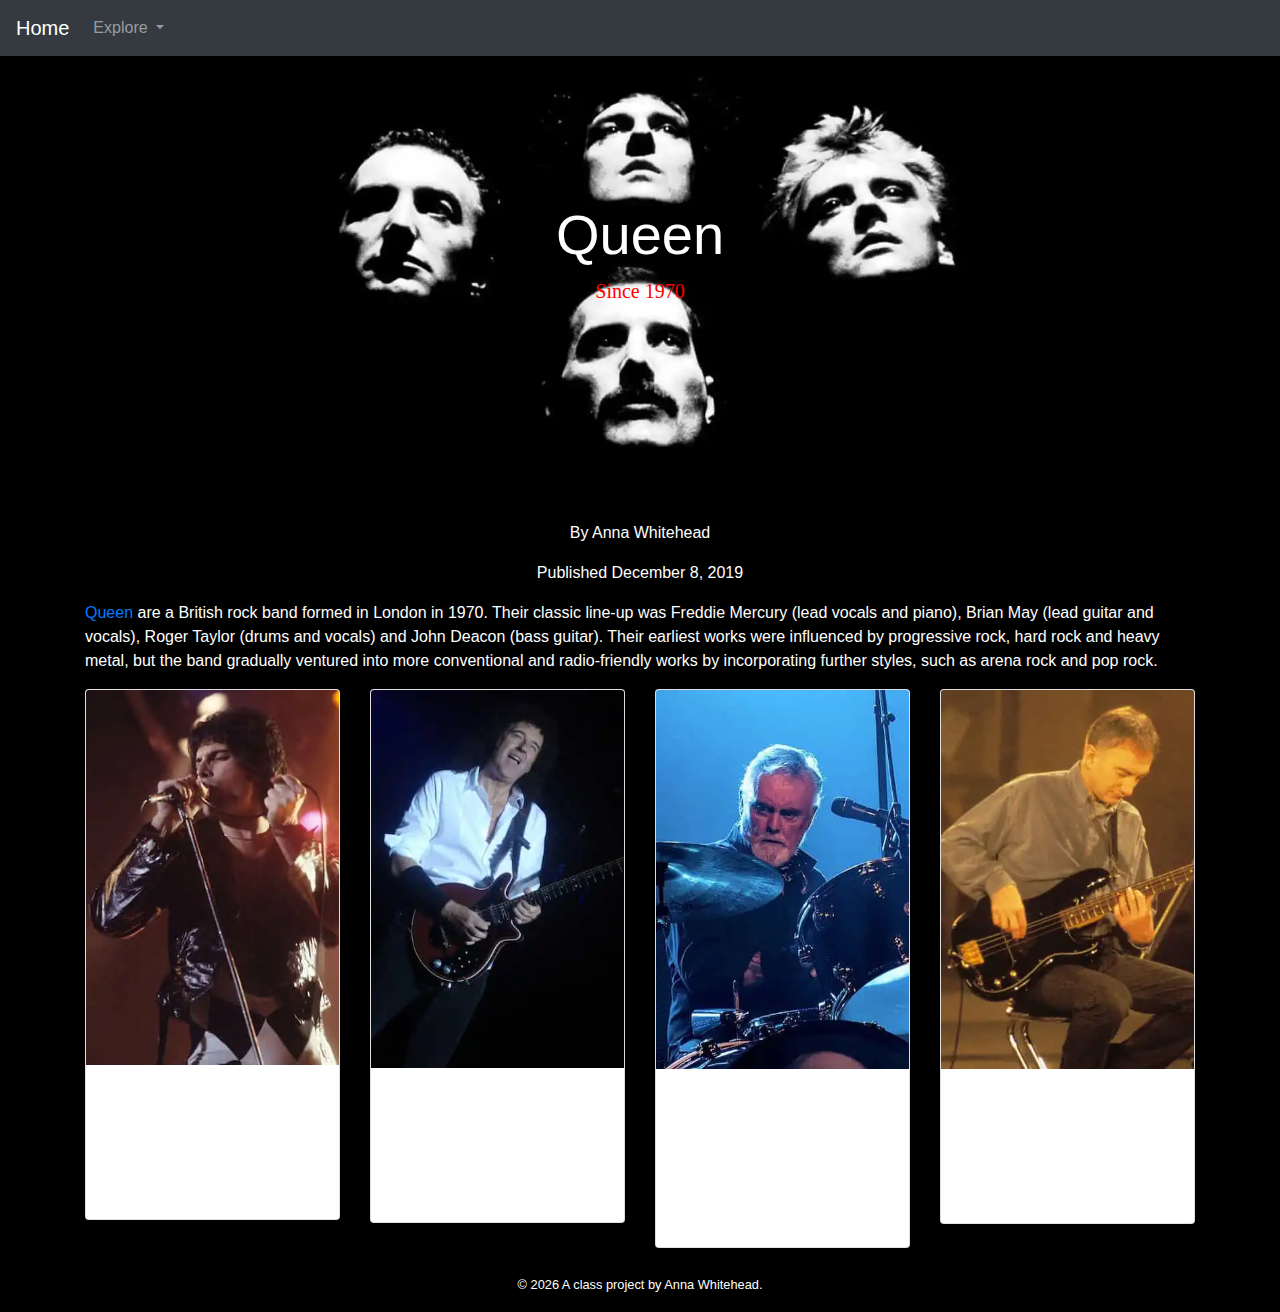
==== commit 5b097dfe: "ann-final" ====
--- a/docs/index.html
+++ b/docs/index.html
@@ -47,9 +47,9 @@
 <div class="container">
   <div class="row">
     <div class="col text-center">
-    <h1>Meet the Greatest Band of All Time</h1>
+    <h3>Meet the Greatest Band of All Time</h3>
     <p class="author">By Anna Whitehead</p>
-    <p class="date"> Published Decemeber 8, 2019</p>
+    <p class="date"> Published December 8, 2019</p>
     </div>
   </div>
   <div class="row">
@@ -66,8 +66,8 @@
       <div class="card mb-4" style= "width 18rem">
         <img class="card-img-top" src="img/members/freddie-mercury-color.jpg" alt="Card image cap">
         <div class="card-body">
-          <h5 class="card-title"> Freddie Mercury</h5>
-          <p class="card-text"> Vocals, keyboards</p>
+          <h5 class="card-title text-center"> Freddie Mercury</h5>
+          <p class="card-text text-center"> Vocals, keyboards</p>
           <a href="freddie-mercury.html" class="btn btn-detail page">Learn More</a>
         
 
@@ -80,8 +80,8 @@
       <div class="card mb-4" style= "width 18rem">
         <img class="card-img-top" src="img/members/brian-may-color.jpg" alt="Card image cap">
         <div class="card-body">
-          <h5 class="card-title"> Brian May</h5>
-          <p class="card-text"> Guitar, keyboards, vocals</p>
+          <h5 class="card-title text-center"> Brian May</h5>
+          <p class="card-text text-center"> Guitar, keyboards, vocals</p>
           <a href="brian-may.html" class="btn btn-detail page">Learn More</a>
         
 
@@ -94,8 +94,8 @@
       <div class="card mb-4" style= "width 18rem">
         <img class="card-img-top" src="img/members/roger-taylor-color.jpg" alt="Card image cap">
         <div class="card-body">
-          <h5 class="card-title"> Roger Taylor</h5>
-          <p class="card-text"> Drums, guitar, keyboards, vocals</p>
+          <h5 class="card-title text-center"> Roger Taylor</h5>
+          <p class="card-text text-center"> Drums, guitar, keyboards, vocals</p>
           <a href="roger-taylor.html" class="btn btn-detail page">Learn More</a>
         
 
@@ -108,8 +108,8 @@
       <div class="card mb-4" style= "width 18rem">
         <img class="card-img-top" src="img/members/john-deacon-color.jpg" alt="Card image cap">
         <div class="card-body">
-          <h5 class="card-title"> John Deacon</h5>
-          <p class="card-text"> Bass, guitar, keyboards</p>
+          <h5 class="card-title text-center"> John Deacon</h5>
+          <p class="card-text text-center"> Bass, guitar, keyboards</p>
           <a href="john-deacon.html" class="btn btn-detail page">Learn More</a>
         
 
--- a/docs/css/main.css
+++ b/docs/css/main.css
@@ -3,11 +3,5 @@
  * Copyright 2011-2019 The Bootstrap Authors
  * Copyright 2011-2019 Twitter, Inc.
  * Licensed under MIT (https://github.com/twbs/bootstrap/blob/master/LICENSE)
- */@-webkit-keyframes progress-bar-stripes{0%{background-position:1rem 0}to{background-position:0 0}}@-webkit-keyframes spinner-border{to{-webkit-transform:rotate(1turn);transform:rotate(1turn)}}@-webkit-keyframes spinner-grow{0%{-webkit-transform:scale(0);transform:scale(0)}50%{opacity:1}}
-/*!
- * Bootstrap v4.3.1 (https://getbootstrap.com/)
- * Copyright 2011-2019 The Bootstrap Authors
- * Copyright 2011-2019 Twitter, Inc.
- * Licensed under MIT (https://github.com/twbs/bootstrap/blob/master/LICENSE)
- */:root{--blue:#007bff;--indigo:#6610f2;--purple:#6f42c1;--pink:#e83e8c;--red:#dc3545;--orange:#fd7e14;--yellow:#ffc107;--green:#28a745;--teal:#20c997;--cyan:#17a2b8;--white:#fff;--gray:#6c757d;--gray-dark:#343a40;--primary:#007bff;--secondary:#6c757d;--success:#28a745;--info:#17a2b8;--warning:#ffc107;--danger:#dc3545;--light:#f8f9fa;--dark:#343a40;--breakpoint-xs:0;--breakpoint-sm:576px;--breakpoint-md:768px;--breakpoint-lg:992px;--breakpoint-xl:1200px;--font-family-sans-serif:-apple-system,BlinkMacSystemFont,"Segoe UI",Roboto,"Helvetica Neue",Arial,"Noto Sans",sans-serif,"Apple Color Emoji","Segoe UI Emoji","Segoe UI Symbol","Noto Color Emoji";--font-family-monospace:SFMono-Regular,Menlo,Monaco,Consolas,"Liberation Mono","Courier New",monospace}*,:after,:before{box-sizing:border-box}html{font-family:sans-serif;line-height:1.15;-webkit-text-size-adjust:100%;-webkit-tap-highlight-color:rgba(0,0,0,0)}article,aside,figcaption,figure,footer,header,hgroup,main,nav,section{display:block}body{margin:0;font-family:-apple-system,BlinkMacSystemFont,Segoe UI,Roboto,Helvetica Neue,Arial,Noto Sans,sans-serif,Apple Color Emoji,Segoe UI Emoji,Segoe UI Symbol,Noto Color Emoji;font-size:1rem;font-weight:400;line-height:1.5;color:#212529;text-align:left;background-color:#fff}[tabindex="-1"]:focus{outline:0!important}hr{box-sizing:content-box;height:0;overflow:visible}h1,h2,h3,h4,h5,h6{margin-top:0;margin-bottom:.5rem}p{margin-top:0;margin-bottom:1rem}abbr[data-original-title],abbr[title]{text-decoration:underline;-webkit-text-decoration:underline dotted;-moz-text-decoration:underline dotted;text-decoration:underline dotted;cursor:help;border-bottom:0;text-decoration-skip-ink:none}address{font-style:normal;line-height:inherit}address,dl,ol,ul{margin-bottom:1rem}dl,ol,ul{margin-top:0}ol ol,ol ul,ul ol,ul ul{margin-bottom:0}dt{font-weight:700}dd{margin-bottom:.5rem;margin-left:0}blockquote{margin:0 0 1rem}b,strong{font-weight:bolder}small{font-size:80%}sub,sup{position:relative;font-size:75%;line-height:0;vertical-align:baseline}sub{bottom:-.25em}sup{top:-.5em}a{color:#007bff;text-decoration:none;background-color:transparent}a:hover{color:#0056b3;text-decoration:underline}a:not([href]):not([tabindex]){color:inherit;text-decoration:none}a:not([href]):not([tabindex]):focus,a:not([href]):not([tabindex]):hover{color:inherit;text-decoration:none}a:not([href]):not([tabindex]):focus{outline:0}code,kbd,pre,samp{font-family:SFMono-Regular,Menlo,Monaco,Consolas,Liberation Mono,Courier New,monospace;font-size:1em}pre{margin-top:0;margin-bottom:1rem;overflow:auto}figure{margin:0 0 1rem}img{border-style:none}img,svg{vertical-align:middle}svg{overflow:hidden}table{border-collapse:collapse}caption{padding-top:.75rem;padding-bottom:.75rem;color:#6c757d;text-align:left;caption-side:bottom}th{text-align:inherit}label{display:inline-block;margin-bottom:.5rem}button{border-radius:0}button:focus{outline:1px dotted;outline:5px auto -webkit-focus-ring-color}button,input,optgroup,select,textarea{margin:0;font-family:inherit;font-size:inherit;line-height:inherit}button,input{overflow:visible}button,select{text-transform:none}select{word-wrap:normal}[type=button],[type=reset],[type=submit],button{-webkit-appearance:button}[type=button]:not(:disabled),[type=reset]:not(:disabled),[type=submit]:not(:disabled),button:not(:disabled){cursor:pointer}[type=button]::-moz-focus-inner,[type=reset]::-moz-focus-inner,[type=submit]::-moz-focus-inner,button::-moz-focus-inner{padding:0;border-style:none}input[type=checkbox],input[type=radio]{box-sizing:border-box;padding:0}input[type=date],input[type=datetime-local],input[type=month],input[type=time]{-webkit-appearance:listbox}textarea{overflow:auto;resize:vertical}fieldset{min-width:0;padding:0;margin:0;border:0}legend{display:block;width:100%;max-width:100%;padding:0;margin-bottom:.5rem;font-size:1.5rem;line-height:inherit;color:inherit;white-space:normal}progress{vertical-align:baseline}[type=number]::-webkit-inner-spin-button,[type=number]::-webkit-outer-spin-button{height:auto}[type=search]{outline-offset:-2px;-webkit-appearance:none}[type=search]::-webkit-search-decoration{-webkit-appearance:none}::-webkit-file-upload-button{font:inherit;-webkit-appearance:button}output{display:inline-block}summary{display:list-item;cursor:pointer}template{display:none}[hidden]{display:none!important}.h1,.h2,.h3,.h4,.h5,.h6,h1,h2,h3,h4,h5,h6{margin-bottom:.5rem;font-weight:500;line-height:1.2}.h1,h1{font-size:2.5rem}.h2,h2{font-size:2rem}.h3,h3{font-size:1.75rem}.h4,h4{font-size:1.5rem}.h5,h5{font-size:1.25rem}.h6,h6{font-size:1rem}.lead{font-size:1.25rem;font-weight:300}.display-1{font-size:6rem}.display-1,.display-2{font-weight:300;line-height:1.2}.display-2{font-size:5.5rem}.display-3{font-size:4.5rem}.display-3,.display-4{font-weight:300;line-height:1.2}.display-4{font-size:3.5rem}hr{margin-top:1rem;margin-bottom:1rem;border:0;border-top:1px solid rgba(0,0,0,.1)}.small,small{font-size:80%;font-weight:400}.mark,mark{padding:.2em;background-color:#fcf8e3}.list-inline,.list-unstyled{padding-left:0;list-style:none}.list-inline-item{display:inline-block}.list-inline-item:not(:last-child){margin-right:.5rem}.initialism{font-size:90%;text-transform:uppercase}.blockquote{margin-bottom:1rem;font-size:1.25rem}.blockquote-footer{display:block;font-size:80%;color:#6c757d}.blockquote-footer:before{content:"\2014\00A0"}.img-fluid,.img-thumbnail{max-width:100%;height:auto}.img-thumbnail{padding:.25rem;background-color:#fff;border:1px solid #dee2e6;border-radius:.25rem}.figure{display:inline-block}.figure-img{margin-bottom:.5rem;line-height:1}.figure-caption{font-size:90%;color:#6c757d}code{font-size:87.5%;color:#e83e8c;word-break:break-word}a>code{color:inherit}kbd{padding:.2rem .4rem;font-size:87.5%;color:#fff;background-color:#212529;border-radius:.2rem}kbd kbd{padding:0;font-size:100%;font-weight:700}pre{display:block;font-size:87.5%;color:#212529}pre code{font-size:inherit;color:inherit;word-break:normal}.pre-scrollable{max-height:340px;overflow-y:scroll}.container{width:100%;padding-right:15px;padding-left:15px;margin-right:auto;margin-left:auto}@media (min-width:576px){.container{max-width:540px}}@media (min-width:768px){.container{max-width:720px}}@media (min-width:992px){.container{max-width:960px}}@media (min-width:1200px){.container{max-width:1140px}}.container-fluid{width:100%;padding-right:15px;padding-left:15px;margin-right:auto;margin-left:auto}.row{display:-webkit-flex;display:-ms-flexbox;display:flex;-webkit-flex-wrap:wrap;-ms-flex-wrap:wrap;flex-wrap:wrap;margin-right:-15px;margin-left:-15px}.no-gutters{margin-right:0;margin-left:0}.no-gutters>.col,.no-gutters>[class*=col-]{padding-right:0;padding-left:0}.col,.col-1,.col-2,.col-3,.col-4,.col-5,.col-6,.col-7,.col-8,.col-9,.col-10,.col-11,.col-12,.col-auto,.col-lg,.col-lg-1,.col-lg-2,.col-lg-3,.col-lg-4,.col-lg-5,.col-lg-6,.col-lg-7,.col-lg-8,.col-lg-9,.col-lg-10,.col-lg-11,.col-lg-12,.col-lg-auto,.col-md,.col-md-1,.col-md-2,.col-md-3,.col-md-4,.col-md-5,.col-md-6,.col-md-7,.col-md-8,.col-md-9,.col-md-10,.col-md-11,.col-md-12,.col-md-auto,.col-sm,.col-sm-1,.col-sm-2,.col-sm-3,.col-sm-4,.col-sm-5,.col-sm-6,.col-sm-7,.col-sm-8,.col-sm-9,.col-sm-10,.col-sm-11,.col-sm-12,.col-sm-auto,.col-xl,.col-xl-1,.col-xl-2,.col-xl-3,.col-xl-4,.col-xl-5,.col-xl-6,.col-xl-7,.col-xl-8,.col-xl-9,.col-xl-10,.col-xl-11,.col-xl-12,.col-xl-auto{position:relative;width:100%;padding-right:15px;padding-left:15px}.col{-webkit-flex-basis:0;-ms-flex-preferred-size:0;flex-basis:0;-webkit-flex-grow:1;-ms-flex-positive:1;flex-grow:1;max-width:100%}.col-auto{-webkit-flex:0 0 auto;-ms-flex:0 0 auto;flex:0 0 auto;width:auto;max-width:100%}.col-1{-webkit-flex:0 0 8.33333%;-ms-flex:0 0 8.33333%;flex:0 0 8.33333%;max-width:8.33333%}.col-2{-webkit-flex:0 0 16.66667%;-ms-flex:0 0 16.66667%;flex:0 0 16.66667%;max-width:16.66667%}.col-3{-webkit-flex:0 0 25%;-ms-flex:0 0 25%;flex:0 0 25%;max-width:25%}.col-4{-webkit-flex:0 0 33.33333%;-ms-flex:0 0 33.33333%;flex:0 0 33.33333%;max-width:33.33333%}.col-5{-webkit-flex:0 0 41.66667%;-ms-flex:0 0 41.66667%;flex:0 0 41.66667%;max-width:41.66667%}.col-6{-webkit-flex:0 0 50%;-ms-flex:0 0 50%;flex:0 0 50%;max-width:50%}.col-7{-webkit-flex:0 0 58.33333%;-ms-flex:0 0 58.33333%;flex:0 0 58.33333%;max-width:58.33333%}.col-8{-webkit-flex:0 0 66.66667%;-ms-flex:0 0 66.66667%;flex:0 0 66.66667%;max-width:66.66667%}.col-9{-webkit-flex:0 0 75%;-ms-flex:0 0 75%;flex:0 0 75%;max-width:75%}.col-10{-webkit-flex:0 0 83.33333%;-ms-flex:0 0 83.33333%;flex:0 0 83.33333%;max-width:83.33333%}.col-11{-webkit-flex:0 0 91.66667%;-ms-flex:0 0 91.66667%;flex:0 0 91.66667%;max-width:91.66667%}.col-12{-webkit-flex:0 0 100%;-ms-flex:0 0 100%;flex:0 0 100%;max-width:100%}.order-first{-webkit-order:-1;-ms-flex-order:-1;order:-1}.order-last{-webkit-order:13;-ms-flex-order:13;order:13}.order-0{-webkit-order:0;-ms-flex-order:0;order:0}.order-1{-webkit-order:1;-ms-flex-order:1;order:1}.order-2{-webkit-order:2;-ms-flex-order:2;order:2}.order-3{-webkit-order:3;-ms-flex-order:3;order:3}.order-4{-webkit-order:4;-ms-flex-order:4;order:4}.order-5{-webkit-order:5;-ms-flex-order:5;order:5}.order-6{-webkit-order:6;-ms-flex-order:6;order:6}.order-7{-webkit-order:7;-ms-flex-order:7;order:7}.order-8{-webkit-order:8;-ms-flex-order:8;order:8}.order-9{-webkit-order:9;-ms-flex-order:9;order:9}.order-10{-webkit-order:10;-ms-flex-order:10;order:10}.order-11{-webkit-order:11;-ms-flex-order:11;order:11}.order-12{-webkit-order:12;-ms-flex-order:12;order:12}.offset-1{margin-left:8.33333%}.offset-2{margin-left:16.66667%}.offset-3{margin-left:25%}.offset-4{margin-left:33.33333%}.offset-5{margin-left:41.66667%}.offset-6{margin-left:50%}.offset-7{margin-left:58.33333%}.offset-8{margin-left:66.66667%}.offset-9{margin-left:75%}.offset-10{margin-left:83.33333%}.offset-11{margin-left:91.66667%}@media (min-width:576px){.col-sm{-webkit-flex-basis:0;-ms-flex-preferred-size:0;flex-basis:0;-webkit-flex-grow:1;-ms-flex-positive:1;flex-grow:1;max-width:100%}.col-sm-auto{-webkit-flex:0 0 auto;-ms-flex:0 0 auto;flex:0 0 auto;width:auto;max-width:100%}.col-sm-1{-webkit-flex:0 0 8.33333%;-ms-flex:0 0 8.33333%;flex:0 0 8.33333%;max-width:8.33333%}.col-sm-2{-webkit-flex:0 0 16.66667%;-ms-flex:0 0 16.66667%;flex:0 0 16.66667%;max-width:16.66667%}.col-sm-3{-webkit-flex:0 0 25%;-ms-flex:0 0 25%;flex:0 0 25%;max-width:25%}.col-sm-4{-webkit-flex:0 0 33.33333%;-ms-flex:0 0 33.33333%;flex:0 0 33.33333%;max-width:33.33333%}.col-sm-5{-webkit-flex:0 0 41.66667%;-ms-flex:0 0 41.66667%;flex:0 0 41.66667%;max-width:41.66667%}.col-sm-6{-webkit-flex:0 0 50%;-ms-flex:0 0 50%;flex:0 0 50%;max-width:50%}.col-sm-7{-webkit-flex:0 0 58.33333%;-ms-flex:0 0 58.33333%;flex:0 0 58.33333%;max-width:58.33333%}.col-sm-8{-webkit-flex:0 0 66.66667%;-ms-flex:0 0 66.66667%;flex:0 0 66.66667%;max-width:66.66667%}.col-sm-9{-webkit-flex:0 0 75%;-ms-flex:0 0 75%;flex:0 0 75%;max-width:75%}.col-sm-10{-webkit-flex:0 0 83.33333%;-ms-flex:0 0 83.33333%;flex:0 0 83.33333%;max-width:83.33333%}.col-sm-11{-webkit-flex:0 0 91.66667%;-ms-flex:0 0 91.66667%;flex:0 0 91.66667%;max-width:91.66667%}.col-sm-12{-webkit-flex:0 0 100%;-ms-flex:0 0 100%;flex:0 0 100%;max-width:100%}.order-sm-first{-webkit-order:-1;-ms-flex-order:-1;order:-1}.order-sm-last{-webkit-order:13;-ms-flex-order:13;order:13}.order-sm-0{-webkit-order:0;-ms-flex-order:0;order:0}.order-sm-1{-webkit-order:1;-ms-flex-order:1;order:1}.order-sm-2{-webkit-order:2;-ms-flex-order:2;order:2}.order-sm-3{-webkit-order:3;-ms-flex-order:3;order:3}.order-sm-4{-webkit-order:4;-ms-flex-order:4;order:4}.order-sm-5{-webkit-order:5;-ms-flex-order:5;order:5}.order-sm-6{-webkit-order:6;-ms-flex-order:6;order:6}.order-sm-7{-webkit-order:7;-ms-flex-order:7;order:7}.order-sm-8{-webkit-order:8;-ms-flex-order:8;order:8}.order-sm-9{-webkit-order:9;-ms-flex-order:9;order:9}.order-sm-10{-webkit-order:10;-ms-flex-order:10;order:10}.order-sm-11{-webkit-order:11;-ms-flex-order:11;order:11}.order-sm-12{-webkit-order:12;-ms-flex-order:12;order:12}.offset-sm-0{margin-left:0}.offset-sm-1{margin-left:8.33333%}.offset-sm-2{margin-left:16.66667%}.offset-sm-3{margin-left:25%}.offset-sm-4{margin-left:33.33333%}.offset-sm-5{margin-left:41.66667%}.offset-sm-6{margin-left:50%}.offset-sm-7{margin-left:58.33333%}.offset-sm-8{margin-left:66.66667%}.offset-sm-9{margin-left:75%}.offset-sm-10{margin-left:83.33333%}.offset-sm-11{margin-left:91.66667%}}@media (min-width:768px){.col-md{-webkit-flex-basis:0;-ms-flex-preferred-size:0;flex-basis:0;-webkit-flex-grow:1;-ms-flex-positive:1;flex-grow:1;max-width:100%}.col-md-auto{-webkit-flex:0 0 auto;-ms-flex:0 0 auto;flex:0 0 auto;width:auto;max-width:100%}.col-md-1{-webkit-flex:0 0 8.33333%;-ms-flex:0 0 8.33333%;flex:0 0 8.33333%;max-width:8.33333%}.col-md-2{-webkit-flex:0 0 16.66667%;-ms-flex:0 0 16.66667%;flex:0 0 16.66667%;max-width:16.66667%}.col-md-3{-webkit-flex:0 0 25%;-ms-flex:0 0 25%;flex:0 0 25%;max-width:25%}.col-md-4{-webkit-flex:0 0 33.33333%;-ms-flex:0 0 33.33333%;flex:0 0 33.33333%;max-width:33.33333%}.col-md-5{-webkit-flex:0 0 41.66667%;-ms-flex:0 0 41.66667%;flex:0 0 41.66667%;max-width:41.66667%}.col-md-6{-webkit-flex:0 0 50%;-ms-flex:0 0 50%;flex:0 0 50%;max-width:50%}.col-md-7{-webkit-flex:0 0 58.33333%;-ms-flex:0 0 58.33333%;flex:0 0 58.33333%;max-width:58.33333%}.col-md-8{-webkit-flex:0 0 66.66667%;-ms-flex:0 0 66.66667%;flex:0 0 66.66667%;max-width:66.66667%}.col-md-9{-webkit-flex:0 0 75%;-ms-flex:0 0 75%;flex:0 0 75%;max-width:75%}.col-md-10{-webkit-flex:0 0 83.33333%;-ms-flex:0 0 83.33333%;flex:0 0 83.33333%;max-width:83.33333%}.col-md-11{-webkit-flex:0 0 91.66667%;-ms-flex:0 0 91.66667%;flex:0 0 91.66667%;max-width:91.66667%}.col-md-12{-webkit-flex:0 0 100%;-ms-flex:0 0 100%;flex:0 0 100%;max-width:100%}.order-md-first{-webkit-order:-1;-ms-flex-order:-1;order:-1}.order-md-last{-webkit-order:13;-ms-flex-order:13;order:13}.order-md-0{-webkit-order:0;-ms-flex-order:0;order:0}.order-md-1{-webkit-order:1;-ms-flex-order:1;order:1}.order-md-2{-webkit-order:2;-ms-flex-order:2;order:2}.order-md-3{-webkit-order:3;-ms-flex-order:3;order:3}.order-md-4{-webkit-order:4;-ms-flex-order:4;order:4}.order-md-5{-webkit-order:5;-ms-flex-order:5;order:5}.order-md-6{-webkit-order:6;-ms-flex-order:6;order:6}.order-md-7{-webkit-order:7;-ms-flex-order:7;order:7}.order-md-8{-webkit-order:8;-ms-flex-order:8;order:8}.order-md-9{-webkit-order:9;-ms-flex-order:9;order:9}.order-md-10{-webkit-order:10;-ms-flex-order:10;order:10}.order-md-11{-webkit-order:11;-ms-flex-order:11;order:11}.order-md-12{-webkit-order:12;-ms-flex-order:12;order:12}.offset-md-0{margin-left:0}.offset-md-1{margin-left:8.33333%}.offset-md-2{margin-left:16.66667%}.offset-md-3{margin-left:25%}.offset-md-4{margin-left:33.33333%}.offset-md-5{margin-left:41.66667%}.offset-md-6{margin-left:50%}.offset-md-7{margin-left:58.33333%}.offset-md-8{margin-left:66.66667%}.offset-md-9{margin-left:75%}.offset-md-10{margin-left:83.33333%}.offset-md-11{margin-left:91.66667%}}@media (min-width:992px){.col-lg{-webkit-flex-basis:0;-ms-flex-preferred-size:0;flex-basis:0;-webkit-flex-grow:1;-ms-flex-positive:1;flex-grow:1;max-width:100%}.col-lg-auto{-webkit-flex:0 0 auto;-ms-flex:0 0 auto;flex:0 0 auto;width:auto;max-width:100%}.col-lg-1{-webkit-flex:0 0 8.33333%;-ms-flex:0 0 8.33333%;flex:0 0 8.33333%;max-width:8.33333%}.col-lg-2{-webkit-flex:0 0 16.66667%;-ms-flex:0 0 16.66667%;flex:0 0 16.66667%;max-width:16.66667%}.col-lg-3{-webkit-flex:0 0 25%;-ms-flex:0 0 25%;flex:0 0 25%;max-width:25%}.col-lg-4{-webkit-flex:0 0 33.33333%;-ms-flex:0 0 33.33333%;flex:0 0 33.33333%;max-width:33.33333%}.col-lg-5{-webkit-flex:0 0 41.66667%;-ms-flex:0 0 41.66667%;flex:0 0 41.66667%;max-width:41.66667%}.col-lg-6{-webkit-flex:0 0 50%;-ms-flex:0 0 50%;flex:0 0 50%;max-width:50%}.col-lg-7{-webkit-flex:0 0 58.33333%;-ms-flex:0 0 58.33333%;flex:0 0 58.33333%;max-width:58.33333%}.col-lg-8{-webkit-flex:0 0 66.66667%;-ms-flex:0 0 66.66667%;flex:0 0 66.66667%;max-width:66.66667%}.col-lg-9{-webkit-flex:0 0 75%;-ms-flex:0 0 75%;flex:0 0 75%;max-width:75%}.col-lg-10{-webkit-flex:0 0 83.33333%;-ms-flex:0 0 83.33333%;flex:0 0 83.33333%;max-width:83.33333%}.col-lg-11{-webkit-flex:0 0 91.66667%;-ms-flex:0 0 91.66667%;flex:0 0 91.66667%;max-width:91.66667%}.col-lg-12{-webkit-flex:0 0 100%;-ms-flex:0 0 100%;flex:0 0 100%;max-width:100%}.order-lg-first{-webkit-order:-1;-ms-flex-order:-1;order:-1}.order-lg-last{-webkit-order:13;-ms-flex-order:13;order:13}.order-lg-0{-webkit-order:0;-ms-flex-order:0;order:0}.order-lg-1{-webkit-order:1;-ms-flex-order:1;order:1}.order-lg-2{-webkit-order:2;-ms-flex-order:2;order:2}.order-lg-3{-webkit-order:3;-ms-flex-order:3;order:3}.order-lg-4{-webkit-order:4;-ms-flex-order:4;order:4}.order-lg-5{-webkit-order:5;-ms-flex-order:5;order:5}.order-lg-6{-webkit-order:6;-ms-flex-order:6;order:6}.order-lg-7{-webkit-order:7;-ms-flex-order:7;order:7}.order-lg-8{-webkit-order:8;-ms-flex-order:8;order:8}.order-lg-9{-webkit-order:9;-ms-flex-order:9;order:9}.order-lg-10{-webkit-order:10;-ms-flex-order:10;order:10}.order-lg-11{-webkit-order:11;-ms-flex-order:11;order:11}.order-lg-12{-webkit-order:12;-ms-flex-order:12;order:12}.offset-lg-0{margin-left:0}.offset-lg-1{margin-left:8.33333%}.offset-lg-2{margin-left:16.66667%}.offset-lg-3{margin-left:25%}.offset-lg-4{margin-left:33.33333%}.offset-lg-5{margin-left:41.66667%}.offset-lg-6{margin-left:50%}.offset-lg-7{margin-left:58.33333%}.offset-lg-8{margin-left:66.66667%}.offset-lg-9{margin-left:75%}.offset-lg-10{margin-left:83.33333%}.offset-lg-11{margin-left:91.66667%}}@media (min-width:1200px){.col-xl{-webkit-flex-basis:0;-ms-flex-preferred-size:0;flex-basis:0;-webkit-flex-grow:1;-ms-flex-positive:1;flex-grow:1;max-width:100%}.col-xl-auto{-webkit-flex:0 0 auto;-ms-flex:0 0 auto;flex:0 0 auto;width:auto;max-width:100%}.col-xl-1{-webkit-flex:0 0 8.33333%;-ms-flex:0 0 8.33333%;flex:0 0 8.33333%;max-width:8.33333%}.col-xl-2{-webkit-flex:0 0 16.66667%;-ms-flex:0 0 16.66667%;flex:0 0 16.66667%;max-width:16.66667%}.col-xl-3{-webkit-flex:0 0 25%;-ms-flex:0 0 25%;flex:0 0 25%;max-width:25%}.col-xl-4{-webkit-flex:0 0 33.33333%;-ms-flex:0 0 33.33333%;flex:0 0 33.33333%;max-width:33.33333%}.col-xl-5{-webkit-flex:0 0 41.66667%;-ms-flex:0 0 41.66667%;flex:0 0 41.66667%;max-width:41.66667%}.col-xl-6{-webkit-flex:0 0 50%;-ms-flex:0 0 50%;flex:0 0 50%;max-width:50%}.col-xl-7{-webkit-flex:0 0 58.33333%;-ms-flex:0 0 58.33333%;flex:0 0 58.33333%;max-width:58.33333%}.col-xl-8{-webkit-flex:0 0 66.66667%;-ms-flex:0 0 66.66667%;flex:0 0 66.66667%;max-width:66.66667%}.col-xl-9{-webkit-flex:0 0 75%;-ms-flex:0 0 75%;flex:0 0 75%;max-width:75%}.col-xl-10{-webkit-flex:0 0 83.33333%;-ms-flex:0 0 83.33333%;flex:0 0 83.33333%;max-width:83.33333%}.col-xl-11{-webkit-flex:0 0 91.66667%;-ms-flex:0 0 91.66667%;flex:0 0 91.66667%;max-width:91.66667%}.col-xl-12{-webkit-flex:0 0 100%;-ms-flex:0 0 100%;flex:0 0 100%;max-width:100%}.order-xl-first{-webkit-order:-1;-ms-flex-order:-1;order:-1}.order-xl-last{-webkit-order:13;-ms-flex-order:13;order:13}.order-xl-0{-webkit-order:0;-ms-flex-order:0;order:0}.order-xl-1{-webkit-order:1;-ms-flex-order:1;order:1}.order-xl-2{-webkit-order:2;-ms-flex-order:2;order:2}.order-xl-3{-webkit-order:3;-ms-flex-order:3;order:3}.order-xl-4{-webkit-order:4;-ms-flex-order:4;order:4}.order-xl-5{-webkit-order:5;-ms-flex-order:5;order:5}.order-xl-6{-webkit-order:6;-ms-flex-order:6;order:6}.order-xl-7{-webkit-order:7;-ms-flex-order:7;order:7}.order-xl-8{-webkit-order:8;-ms-flex-order:8;order:8}.order-xl-9{-webkit-order:9;-ms-flex-order:9;order:9}.order-xl-10{-webkit-order:10;-ms-flex-order:10;order:10}.order-xl-11{-webkit-order:11;-ms-flex-order:11;order:11}.order-xl-12{-webkit-order:12;-ms-flex-order:12;order:12}.offset-xl-0{margin-left:0}.offset-xl-1{margin-left:8.33333%}.offset-xl-2{margin-left:16.66667%}.offset-xl-3{margin-left:25%}.offset-xl-4{margin-left:33.33333%}.offset-xl-5{margin-left:41.66667%}.offset-xl-6{margin-left:50%}.offset-xl-7{margin-left:58.33333%}.offset-xl-8{margin-left:66.66667%}.offset-xl-9{margin-left:75%}.offset-xl-10{margin-left:83.33333%}.offset-xl-11{margin-left:91.66667%}}.table{width:100%;margin-bottom:1rem;color:#212529}.table td,.table th{padding:.75rem;vertical-align:top;border-top:1px solid #dee2e6}.table thead th{vertical-align:bottom;border-bottom:2px solid #dee2e6}.table tbody+tbody{border-top:2px solid #dee2e6}.table-sm td,.table-sm th{padding:.3rem}.table-bordered,.table-bordered td,.table-bordered th{border:1px solid #dee2e6}.table-bordered thead td,.table-bordered thead th{border-bottom-width:2px}.table-borderless tbody+tbody,.table-borderless td,.table-borderless th,.table-borderless thead th{border:0}.table-striped tbody tr:nth-of-type(odd){background-color:rgba(0,0,0,.05)}.table-hover tbody tr:hover{color:#212529;background-color:rgba(0,0,0,.075)}.table-primary,.table-primary>td,.table-primary>th{background-color:#b8daff}.table-primary tbody+tbody,.table-primary td,.table-primary th,.table-primary thead th{border-color:#7abaff}.table-hover .table-primary:hover{background-color:#9fcdff}.table-hover .table-primary:hover>td,.table-hover .table-primary:hover>th{background-color:#9fcdff}.table-secondary,.table-secondary>td,.table-secondary>th{background-color:#d6d8db}.table-secondary tbody+tbody,.table-secondary td,.table-secondary th,.table-secondary thead th{border-color:#b3b7bb}.table-hover .table-secondary:hover{background-color:#c8cbcf}.table-hover .table-secondary:hover>td,.table-hover .table-secondary:hover>th{background-color:#c8cbcf}.table-success,.table-success>td,.table-success>th{background-color:#c3e6cb}.table-success tbody+tbody,.table-success td,.table-success th,.table-success thead th{border-color:#8fd19e}.table-hover .table-success:hover{background-color:#b1dfbb}.table-hover .table-success:hover>td,.table-hover .table-success:hover>th{background-color:#b1dfbb}.table-info,.table-info>td,.table-info>th{background-color:#bee5eb}.table-info tbody+tbody,.table-info td,.table-info th,.table-info thead th{border-color:#86cfda}.table-hover .table-info:hover{background-color:#abdde5}.table-hover .table-info:hover>td,.table-hover .table-info:hover>th{background-color:#abdde5}.table-warning,.table-warning>td,.table-warning>th{background-color:#ffeeba}.table-warning tbody+tbody,.table-warning td,.table-warning th,.table-warning thead th{border-color:#ffdf7e}.table-hover .table-warning:hover{background-color:#ffe8a1}.table-hover .table-warning:hover>td,.table-hover .table-warning:hover>th{background-color:#ffe8a1}.table-danger,.table-danger>td,.table-danger>th{background-color:#f5c6cb}.table-danger tbody+tbody,.table-danger td,.table-danger th,.table-danger thead th{border-color:#ed969e}.table-hover .table-danger:hover{background-color:#f1b0b7}.table-hover .table-danger:hover>td,.table-hover .table-danger:hover>th{background-color:#f1b0b7}.table-light,.table-light>td,.table-light>th{background-color:#fdfdfe}.table-light tbody+tbody,.table-light td,.table-light th,.table-light thead th{border-color:#fbfcfc}.table-hover .table-light:hover{background-color:#ececf6}.table-hover .table-light:hover>td,.table-hover .table-light:hover>th{background-color:#ececf6}.table-dark,.table-dark>td,.table-dark>th{background-color:#c6c8ca}.table-dark tbody+tbody,.table-dark td,.table-dark th,.table-dark thead th{border-color:#95999c}.table-hover .table-dark:hover{background-color:#b9bbbe}.table-hover .table-dark:hover>td,.table-hover .table-dark:hover>th{background-color:#b9bbbe}.table-active,.table-active>td,.table-active>th{background-color:rgba(0,0,0,.075)}.table-hover .table-active:hover{background-color:rgba(0,0,0,.075)}.table-hover .table-active:hover>td,.table-hover .table-active:hover>th{background-color:rgba(0,0,0,.075)}.table .thead-dark th{color:#fff;background-color:#343a40;border-color:#454d55}.table .thead-light th{color:#495057;background-color:#e9ecef;border-color:#dee2e6}.table-dark{color:#fff;background-color:#343a40}.table-dark td,.table-dark th,.table-dark thead th{border-color:#454d55}.table-dark.table-bordered{border:0}.table-dark.table-striped tbody tr:nth-of-type(odd){background-color:hsla(0,0%,100%,.05)}.table-dark.table-hover tbody tr:hover{color:#fff;background-color:hsla(0,0%,100%,.075)}@media (max-width:575.98px){.table-responsive-sm{display:block;width:100%;overflow-x:auto;-webkit-overflow-scrolling:touch}.table-responsive-sm>.table-bordered{border:0}}@media (max-width:767.98px){.table-responsive-md{display:block;width:100%;overflow-x:auto;-webkit-overflow-scrolling:touch}.table-responsive-md>.table-bordered{border:0}}@media (max-width:991.98px){.table-responsive-lg{display:block;width:100%;overflow-x:auto;-webkit-overflow-scrolling:touch}.table-responsive-lg>.table-bordered{border:0}}@media (max-width:1199.98px){.table-responsive-xl{display:block;width:100%;overflow-x:auto;-webkit-overflow-scrolling:touch}.table-responsive-xl>.table-bordered{border:0}}.table-responsive{display:block;width:100%;overflow-x:auto;-webkit-overflow-scrolling:touch}.table-responsive>.table-bordered{border:0}.form-control{display:block;width:100%;height:calc(1.5em + .75rem + 2px);padding:.375rem .75rem;font-size:1rem;font-weight:400;line-height:1.5;color:#495057;background-color:#fff;background-clip:padding-box;border:1px solid #ced4da;border-radius:.25rem;transition:border-color .15s ease-in-out,box-shadow .15s ease-in-out}@media (prefers-reduced-motion:reduce){.form-control{transition:none}}.form-control::-ms-expand{background-color:transparent;border:0}.form-control:focus{color:#495057;background-color:#fff;border-color:#80bdff;outline:0;box-shadow:0 0 0 .2rem rgba(0,123,255,.25)}.form-control::-webkit-input-placeholder{color:#6c757d;opacity:1}.form-control::-moz-placeholder{color:#6c757d;opacity:1}.form-control:-ms-input-placeholder{color:#6c757d;opacity:1}.form-control::-ms-input-placeholder{color:#6c757d;opacity:1}.form-control::placeholder{color:#6c757d;opacity:1}.form-control:disabled,.form-control[readonly]{background-color:#e9ecef;opacity:1}select.form-control:focus::-ms-value{color:#495057;background-color:#fff}.form-control-file,.form-control-range{display:block;width:100%}.col-form-label{padding-top:calc(.375rem + 1px);padding-bottom:calc(.375rem + 1px);margin-bottom:0;font-size:inherit;line-height:1.5}.col-form-label-lg{padding-top:calc(.5rem + 1px);padding-bottom:calc(.5rem + 1px);font-size:1.25rem;line-height:1.5}.col-form-label-sm{padding-top:calc(.25rem + 1px);padding-bottom:calc(.25rem + 1px);font-size:.875rem;line-height:1.5}.form-control-plaintext{display:block;width:100%;padding-top:.375rem;padding-bottom:.375rem;margin-bottom:0;line-height:1.5;color:#212529;background-color:transparent;border:solid transparent;border-width:1px 0}.form-control-plaintext.form-control-lg,.form-control-plaintext.form-control-sm{padding-right:0;padding-left:0}.form-control-sm{height:calc(1.5em + .5rem + 2px);padding:.25rem .5rem;font-size:.875rem;line-height:1.5;border-radius:.2rem}.form-control-lg{height:calc(1.5em + 1rem + 2px);padding:.5rem 1rem;font-size:1.25rem;line-height:1.5;border-radius:.3rem}select.form-control[multiple],select.form-control[size]{height:auto}textarea.form-control{height:auto}.form-group{margin-bottom:1rem}.form-text{display:block;margin-top:.25rem}.form-row{display:-webkit-flex;display:-ms-flexbox;display:flex;-webkit-flex-wrap:wrap;-ms-flex-wrap:wrap;flex-wrap:wrap;margin-right:-5px;margin-left:-5px}.form-row>.col,.form-row>[class*=col-]{padding-right:5px;padding-left:5px}.form-check{position:relative;display:block;padding-left:1.25rem}.form-check-input{position:absolute;margin-top:.3rem;margin-left:-1.25rem}.form-check-input:disabled~.form-check-label{color:#6c757d}.form-check-label{margin-bottom:0}.form-check-inline{display:-webkit-inline-flex;display:-ms-inline-flexbox;display:inline-flex;-webkit-align-items:center;-ms-flex-align:center;align-items:center;padding-left:0;margin-right:.75rem}.form-check-inline .form-check-input{position:static;margin-top:0;margin-right:.3125rem;margin-left:0}.valid-feedback{display:none;width:100%;margin-top:.25rem;font-size:80%;color:#28a745}.valid-tooltip{position:absolute;top:100%;z-index:5;display:none;max-width:100%;padding:.25rem .5rem;margin-top:.1rem;font-size:.875rem;line-height:1.5;color:#fff;background-color:rgba(40,167,69,.9);border-radius:.25rem}.form-control.is-valid,.was-validated .form-control:valid{border-color:#28a745;padding-right:calc(1.5em + .75rem);background-image:url("data:image/svg+xml;charset=utf-8,%3Csvg xmlns='http://www.w3.org/2000/svg' viewBox='0 0 8 8'%3E%3Cpath fill='%2328a745' d='M2.3 6.73L.6 4.53c-.4-1.04.46-1.4 1.1-.8l1.1 1.4 3.4-3.8c.6-.63 1.6-.27 1.2.7l-4 4.6c-.43.5-.8.4-1.1.1z'/%3E%3C/svg%3E");background-repeat:no-repeat;background-position:100% calc(.375em + .1875rem);background-size:calc(.75em + .375rem) calc(.75em + .375rem)}.form-control.is-valid:focus,.was-validated .form-control:valid:focus{border-color:#28a745;box-shadow:0 0 0 .2rem rgba(40,167,69,.25)}.form-control.is-valid~.valid-feedback,.form-control.is-valid~.valid-tooltip,.was-validated .form-control:valid~.valid-feedback,.was-validated .form-control:valid~.valid-tooltip{display:block}.was-validated textarea.form-control:valid,textarea.form-control.is-valid{padding-right:calc(1.5em + .75rem);background-position:top calc(.375em + .1875rem) right calc(.375em + .1875rem)}.custom-select.is-valid,.was-validated .custom-select:valid{border-color:#28a745;padding-right:calc((3em + 2.25rem)/4 + 1.75rem);background:url("data:image/svg+xml;charset=utf-8,%3Csvg xmlns='http://www.w3.org/2000/svg' viewBox='0 0 4 5'%3E%3Cpath fill='%23343a40' d='M2 0L0 2h4zm0 5L0 3h4z'/%3E%3C/svg%3E") no-repeat right .75rem center/8px 10px,url("data:image/svg+xml;charset=utf-8,%3Csvg xmlns='http://www.w3.org/2000/svg' viewBox='0 0 8 8'%3E%3Cpath fill='%2328a745' d='M2.3 6.73L.6 4.53c-.4-1.04.46-1.4 1.1-.8l1.1 1.4 3.4-3.8c.6-.63 1.6-.27 1.2.7l-4 4.6c-.43.5-.8.4-1.1.1z'/%3E%3C/svg%3E") #fff no-repeat center right 1.75rem/calc(.75em + .375rem) calc(.75em + .375rem)}.custom-select.is-valid:focus,.was-validated .custom-select:valid:focus{border-color:#28a745;box-shadow:0 0 0 .2rem rgba(40,167,69,.25)}.custom-select.is-valid~.valid-feedback,.custom-select.is-valid~.valid-tooltip,.was-validated .custom-select:valid~.valid-feedback,.was-validated .custom-select:valid~.valid-tooltip{display:block}.form-control-file.is-valid~.valid-feedback,.form-control-file.is-valid~.valid-tooltip,.was-validated .form-control-file:valid~.valid-feedback,.was-validated .form-control-file:valid~.valid-tooltip{display:block}.form-check-input.is-valid~.form-check-label,.was-validated .form-check-input:valid~.form-check-label{color:#28a745}.form-check-input.is-valid~.valid-feedback,.form-check-input.is-valid~.valid-tooltip,.was-validated .form-check-input:valid~.valid-feedback,.was-validated .form-check-input:valid~.valid-tooltip{display:block}.custom-control-input.is-valid~.custom-control-label,.was-validated .custom-control-input:valid~.custom-control-label{color:#28a745}.custom-control-input.is-valid~.custom-control-label:before,.was-validated .custom-control-input:valid~.custom-control-label:before{border-color:#28a745}.custom-control-input.is-valid~.valid-feedback,.custom-control-input.is-valid~.valid-tooltip,.was-validated .custom-control-input:valid~.valid-feedback,.was-validated .custom-control-input:valid~.valid-tooltip{display:block}.custom-control-input.is-valid:checked~.custom-control-label:before,.was-validated .custom-control-input:valid:checked~.custom-control-label:before{border-color:#34ce57;background-color:#34ce57}.custom-control-input.is-valid:focus~.custom-control-label:before,.was-validated .custom-control-input:valid:focus~.custom-control-label:before{box-shadow:0 0 0 .2rem rgba(40,167,69,.25)}.custom-control-input.is-valid:focus:not(:checked)~.custom-control-label:before,.was-validated .custom-control-input:valid:focus:not(:checked)~.custom-control-label:before{border-color:#28a745}.custom-file-input.is-valid~.custom-file-label,.was-validated .custom-file-input:valid~.custom-file-label{border-color:#28a745}.custom-file-input.is-valid~.valid-feedback,.custom-file-input.is-valid~.valid-tooltip,.was-validated .custom-file-input:valid~.valid-feedback,.was-validated .custom-file-input:valid~.valid-tooltip{display:block}.custom-file-input.is-valid:focus~.custom-file-label,.was-validated .custom-file-input:valid:focus~.custom-file-label{border-color:#28a745;box-shadow:0 0 0 .2rem rgba(40,167,69,.25)}.invalid-feedback{display:none;width:100%;margin-top:.25rem;font-size:80%;color:#dc3545}.invalid-tooltip{position:absolute;top:100%;z-index:5;display:none;max-width:100%;padding:.25rem .5rem;margin-top:.1rem;font-size:.875rem;line-height:1.5;color:#fff;background-color:rgba(220,53,69,.9);border-radius:.25rem}.form-control.is-invalid,.was-validated .form-control:invalid{border-color:#dc3545;padding-right:calc(1.5em + .75rem);background-image:url("data:image/svg+xml;charset=utf-8,%3Csvg xmlns='http://www.w3.org/2000/svg' fill='%23dc3545' viewBox='-2 -2 7 7'%3E%3Cpath stroke='%23dc3545' d='M0 0l3 3m0-3L0 3'/%3E%3Ccircle r='.5'/%3E%3Ccircle cx='3' r='.5'/%3E%3Ccircle cy='3' r='.5'/%3E%3Ccircle cx='3' cy='3' r='.5'/%3E%3C/svg%3E");background-repeat:no-repeat;background-position:100% calc(.375em + .1875rem);background-size:calc(.75em + .375rem) calc(.75em + .375rem)}.form-control.is-invalid:focus,.was-validated .form-control:invalid:focus{border-color:#dc3545;box-shadow:0 0 0 .2rem rgba(220,53,69,.25)}.form-control.is-invalid~.invalid-feedback,.form-control.is-invalid~.invalid-tooltip,.was-validated .form-control:invalid~.invalid-feedback,.was-validated .form-control:invalid~.invalid-tooltip{display:block}.was-validated textarea.form-control:invalid,textarea.form-control.is-invalid{padding-right:calc(1.5em + .75rem);background-position:top calc(.375em + .1875rem) right calc(.375em + .1875rem)}.custom-select.is-invalid,.was-validated .custom-select:invalid{border-color:#dc3545;padding-right:calc((3em + 2.25rem)/4 + 1.75rem);background:url("data:image/svg+xml;charset=utf-8,%3Csvg xmlns='http://www.w3.org/2000/svg' viewBox='0 0 4 5'%3E%3Cpath fill='%23343a40' d='M2 0L0 2h4zm0 5L0 3h4z'/%3E%3C/svg%3E") no-repeat right .75rem center/8px 10px,url("data:image/svg+xml;charset=utf-8,%3Csvg xmlns='http://www.w3.org/2000/svg' fill='%23dc3545' viewBox='-2 -2 7 7'%3E%3Cpath stroke='%23dc3545' d='M0 0l3 3m0-3L0 3'/%3E%3Ccircle r='.5'/%3E%3Ccircle cx='3' r='.5'/%3E%3Ccircle cy='3' r='.5'/%3E%3Ccircle cx='3' cy='3' r='.5'/%3E%3C/svg%3E") #fff no-repeat center right 1.75rem/calc(.75em + .375rem) calc(.75em + .375rem)}.custom-select.is-invalid:focus,.was-validated .custom-select:invalid:focus{border-color:#dc3545;box-shadow:0 0 0 .2rem rgba(220,53,69,.25)}.custom-select.is-invalid~.invalid-feedback,.custom-select.is-invalid~.invalid-tooltip,.was-validated .custom-select:invalid~.invalid-feedback,.was-validated .custom-select:invalid~.invalid-tooltip{display:block}.form-control-file.is-invalid~.invalid-feedback,.form-control-file.is-invalid~.invalid-tooltip,.was-validated .form-control-file:invalid~.invalid-feedback,.was-validated .form-control-file:invalid~.invalid-tooltip{display:block}.form-check-input.is-invalid~.form-check-label,.was-validated .form-check-input:invalid~.form-check-label{color:#dc3545}.form-check-input.is-invalid~.invalid-feedback,.form-check-input.is-invalid~.invalid-tooltip,.was-validated .form-check-input:invalid~.invalid-feedback,.was-validated .form-check-input:invalid~.invalid-tooltip{display:block}.custom-control-input.is-invalid~.custom-control-label,.was-validated .custom-control-input:invalid~.custom-control-label{color:#dc3545}.custom-control-input.is-invalid~.custom-control-label:before,.was-validated .custom-control-input:invalid~.custom-control-label:before{border-color:#dc3545}.custom-control-input.is-invalid~.invalid-feedback,.custom-control-input.is-invalid~.invalid-tooltip,.was-validated .custom-control-input:invalid~.invalid-feedback,.was-validated .custom-control-input:invalid~.invalid-tooltip{display:block}.custom-control-input.is-invalid:checked~.custom-control-label:before,.was-validated .custom-control-input:invalid:checked~.custom-control-label:before{border-color:#e4606d;background-color:#e4606d}.custom-control-input.is-invalid:focus~.custom-control-label:before,.was-validated .custom-control-input:invalid:focus~.custom-control-label:before{box-shadow:0 0 0 .2rem rgba(220,53,69,.25)}.custom-control-input.is-invalid:focus:not(:checked)~.custom-control-label:before,.was-validated .custom-control-input:invalid:focus:not(:checked)~.custom-control-label:before{border-color:#dc3545}.custom-file-input.is-invalid~.custom-file-label,.was-validated .custom-file-input:invalid~.custom-file-label{border-color:#dc3545}.custom-file-input.is-invalid~.invalid-feedback,.custom-file-input.is-invalid~.invalid-tooltip,.was-validated .custom-file-input:invalid~.invalid-feedback,.was-validated .custom-file-input:invalid~.invalid-tooltip{display:block}.custom-file-input.is-invalid:focus~.custom-file-label,.was-validated .custom-file-input:invalid:focus~.custom-file-label{border-color:#dc3545;box-shadow:0 0 0 .2rem rgba(220,53,69,.25)}.form-inline{display:-webkit-flex;display:-ms-flexbox;display:flex;-webkit-flex-flow:row wrap;-ms-flex-flow:row wrap;flex-flow:row wrap;-webkit-align-items:center;-ms-flex-align:center;align-items:center}.form-inline .form-check{width:100%}@media (min-width:576px){.form-inline label{-ms-flex-align:center;-webkit-justify-content:center;-ms-flex-pack:center;justify-content:center}.form-inline .form-group,.form-inline label{display:-webkit-flex;display:-ms-flexbox;display:flex;-webkit-align-items:center;align-items:center;margin-bottom:0}.form-inline .form-group{-webkit-flex:0 0 auto;-ms-flex:0 0 auto;flex:0 0 auto;-webkit-flex-flow:row wrap;-ms-flex-flow:row wrap;flex-flow:row wrap;-ms-flex-align:center}.form-inline .form-control{display:inline-block;width:auto;vertical-align:middle}.form-inline .form-control-plaintext{display:inline-block}.form-inline .custom-select,.form-inline .input-group{width:auto}.form-inline .form-check{display:-webkit-flex;display:-ms-flexbox;display:flex;-webkit-align-items:center;-ms-flex-align:center;align-items:center;-webkit-justify-content:center;-ms-flex-pack:center;justify-content:center;width:auto;padding-left:0}.form-inline .form-check-input{position:relative;-webkit-flex-shrink:0;-ms-flex-negative:0;flex-shrink:0;margin-top:0;margin-right:.25rem;margin-left:0}.form-inline .custom-control{-webkit-align-items:center;-ms-flex-align:center;align-items:center;-webkit-justify-content:center;-ms-flex-pack:center;justify-content:center}.form-inline .custom-control-label{margin-bottom:0}}.btn{display:inline-block;font-weight:400;color:#212529;text-align:center;vertical-align:middle;-webkit-user-select:none;-moz-user-select:none;-ms-user-select:none;user-select:none;background-color:transparent;border:1px solid transparent;padding:.375rem .75rem;font-size:1rem;line-height:1.5;border-radius:.25rem;transition:color .15s ease-in-out,background-color .15s ease-in-out,border-color .15s ease-in-out,box-shadow .15s ease-in-out}@media (prefers-reduced-motion:reduce){.btn{transition:none}}.btn:hover{color:#212529;text-decoration:none}.btn.focus,.btn:focus{outline:0;box-shadow:0 0 0 .2rem rgba(0,123,255,.25)}.btn.disabled,.btn:disabled{opacity:.65}a.btn.disabled,fieldset:disabled a.btn{pointer-events:none}.btn-primary{color:#fff;background-color:#007bff;border-color:#007bff}.btn-primary:hover{color:#fff;background-color:#0069d9;border-color:#0062cc}.btn-primary.focus,.btn-primary:focus{box-shadow:0 0 0 .2rem rgba(38,143,255,.5)}.btn-primary.disabled,.btn-primary:disabled{color:#fff;background-color:#007bff;border-color:#007bff}.btn-primary:not(:disabled):not(.disabled).active,.btn-primary:not(:disabled):not(.disabled):active,.show>.btn-primary.dropdown-toggle{color:#fff;background-color:#0062cc;border-color:#005cbf}.btn-primary:not(:disabled):not(.disabled).active:focus,.btn-primary:not(:disabled):not(.disabled):active:focus,.show>.btn-primary.dropdown-toggle:focus{box-shadow:0 0 0 .2rem rgba(38,143,255,.5)}.btn-secondary{color:#fff;background-color:#6c757d;border-color:#6c757d}.btn-secondary:hover{color:#fff;background-color:#5a6268;border-color:#545b62}.btn-secondary.focus,.btn-secondary:focus{box-shadow:0 0 0 .2rem rgba(130,138,145,.5)}.btn-secondary.disabled,.btn-secondary:disabled{color:#fff;background-color:#6c757d;border-color:#6c757d}.btn-secondary:not(:disabled):not(.disabled).active,.btn-secondary:not(:disabled):not(.disabled):active,.show>.btn-secondary.dropdown-toggle{color:#fff;background-color:#545b62;border-color:#4e555b}.btn-secondary:not(:disabled):not(.disabled).active:focus,.btn-secondary:not(:disabled):not(.disabled):active:focus,.show>.btn-secondary.dropdown-toggle:focus{box-shadow:0 0 0 .2rem rgba(130,138,145,.5)}.btn-success{color:#fff;background-color:#28a745;border-color:#28a745}.btn-success:hover{color:#fff;background-color:#218838;border-color:#1e7e34}.btn-success.focus,.btn-success:focus{box-shadow:0 0 0 .2rem rgba(72,180,97,.5)}.btn-success.disabled,.btn-success:disabled{color:#fff;background-color:#28a745;border-color:#28a745}.btn-success:not(:disabled):not(.disabled).active,.btn-success:not(:disabled):not(.disabled):active,.show>.btn-success.dropdown-toggle{color:#fff;background-color:#1e7e34;border-color:#1c7430}.btn-success:not(:disabled):not(.disabled).active:focus,.btn-success:not(:disabled):not(.disabled):active:focus,.show>.btn-success.dropdown-toggle:focus{box-shadow:0 0 0 .2rem rgba(72,180,97,.5)}.btn-info{color:#fff;background-color:#17a2b8;border-color:#17a2b8}.btn-info:hover{color:#fff;background-color:#138496;border-color:#117a8b}.btn-info.focus,.btn-info:focus{box-shadow:0 0 0 .2rem rgba(58,176,195,.5)}.btn-info.disabled,.btn-info:disabled{color:#fff;background-color:#17a2b8;border-color:#17a2b8}.btn-info:not(:disabled):not(.disabled).active,.btn-info:not(:disabled):not(.disabled):active,.show>.btn-info.dropdown-toggle{color:#fff;background-color:#117a8b;border-color:#10707f}.btn-info:not(:disabled):not(.disabled).active:focus,.btn-info:not(:disabled):not(.disabled):active:focus,.show>.btn-info.dropdown-toggle:focus{box-shadow:0 0 0 .2rem rgba(58,176,195,.5)}.btn-warning{color:#212529;background-color:#ffc107;border-color:#ffc107}.btn-warning:hover{color:#212529;background-color:#e0a800;border-color:#d39e00}.btn-warning.focus,.btn-warning:focus{box-shadow:0 0 0 .2rem rgba(222,170,12,.5)}.btn-warning.disabled,.btn-warning:disabled{color:#212529;background-color:#ffc107;border-color:#ffc107}.btn-warning:not(:disabled):not(.disabled).active,.btn-warning:not(:disabled):not(.disabled):active,.show>.btn-warning.dropdown-toggle{color:#212529;background-color:#d39e00;border-color:#c69500}.btn-warning:not(:disabled):not(.disabled).active:focus,.btn-warning:not(:disabled):not(.disabled):active:focus,.show>.btn-warning.dropdown-toggle:focus{box-shadow:0 0 0 .2rem rgba(222,170,12,.5)}.btn-danger{color:#fff;background-color:#dc3545;border-color:#dc3545}.btn-danger:hover{color:#fff;background-color:#c82333;border-color:#bd2130}.btn-danger.focus,.btn-danger:focus{box-shadow:0 0 0 .2rem rgba(225,83,97,.5)}.btn-danger.disabled,.btn-danger:disabled{color:#fff;background-color:#dc3545;border-color:#dc3545}.btn-danger:not(:disabled):not(.disabled).active,.btn-danger:not(:disabled):not(.disabled):active,.show>.btn-danger.dropdown-toggle{color:#fff;background-color:#bd2130;border-color:#b21f2d}.btn-danger:not(:disabled):not(.disabled).active:focus,.btn-danger:not(:disabled):not(.disabled):active:focus,.show>.btn-danger.dropdown-toggle:focus{box-shadow:0 0 0 .2rem rgba(225,83,97,.5)}.btn-light{color:#212529;background-color:#f8f9fa;border-color:#f8f9fa}.btn-light:hover{color:#212529;background-color:#e2e6ea;border-color:#dae0e5}.btn-light.focus,.btn-light:focus{box-shadow:0 0 0 .2rem rgba(216,217,219,.5)}.btn-light.disabled,.btn-light:disabled{color:#212529;background-color:#f8f9fa;border-color:#f8f9fa}.btn-light:not(:disabled):not(.disabled).active,.btn-light:not(:disabled):not(.disabled):active,.show>.btn-light.dropdown-toggle{color:#212529;background-color:#dae0e5;border-color:#d3d9df}.btn-light:not(:disabled):not(.disabled).active:focus,.btn-light:not(:disabled):not(.disabled):active:focus,.show>.btn-light.dropdown-toggle:focus{box-shadow:0 0 0 .2rem rgba(216,217,219,.5)}.btn-dark{color:#fff;background-color:#343a40;border-color:#343a40}.btn-dark:hover{color:#fff;background-color:#23272b;border-color:#1d2124}.btn-dark.focus,.btn-dark:focus{box-shadow:0 0 0 .2rem rgba(82,88,93,.5)}.btn-dark.disabled,.btn-dark:disabled{color:#fff;background-color:#343a40;border-color:#343a40}.btn-dark:not(:disabled):not(.disabled).active,.btn-dark:not(:disabled):not(.disabled):active,.show>.btn-dark.dropdown-toggle{color:#fff;background-color:#1d2124;border-color:#171a1d}.btn-dark:not(:disabled):not(.disabled).active:focus,.btn-dark:not(:disabled):not(.disabled):active:focus,.show>.btn-dark.dropdown-toggle:focus{box-shadow:0 0 0 .2rem rgba(82,88,93,.5)}.btn-outline-primary{color:#007bff;border-color:#007bff}.btn-outline-primary:hover{color:#fff;background-color:#007bff;border-color:#007bff}.btn-outline-primary.focus,.btn-outline-primary:focus{box-shadow:0 0 0 .2rem rgba(0,123,255,.5)}.btn-outline-primary.disabled,.btn-outline-primary:disabled{color:#007bff;background-color:transparent}.btn-outline-primary:not(:disabled):not(.disabled).active,.btn-outline-primary:not(:disabled):not(.disabled):active,.show>.btn-outline-primary.dropdown-toggle{color:#fff;background-color:#007bff;border-color:#007bff}.btn-outline-primary:not(:disabled):not(.disabled).active:focus,.btn-outline-primary:not(:disabled):not(.disabled):active:focus,.show>.btn-outline-primary.dropdown-toggle:focus{box-shadow:0 0 0 .2rem rgba(0,123,255,.5)}.btn-outline-secondary{color:#6c757d;border-color:#6c757d}.btn-outline-secondary:hover{color:#fff;background-color:#6c757d;border-color:#6c757d}.btn-outline-secondary.focus,.btn-outline-secondary:focus{box-shadow:0 0 0 .2rem rgba(108,117,125,.5)}.btn-outline-secondary.disabled,.btn-outline-secondary:disabled{color:#6c757d;background-color:transparent}.btn-outline-secondary:not(:disabled):not(.disabled).active,.btn-outline-secondary:not(:disabled):not(.disabled):active,.show>.btn-outline-secondary.dropdown-toggle{color:#fff;background-color:#6c757d;border-color:#6c757d}.btn-outline-secondary:not(:disabled):not(.disabled).active:focus,.btn-outline-secondary:not(:disabled):not(.disabled):active:focus,.show>.btn-outline-secondary.dropdown-toggle:focus{box-shadow:0 0 0 .2rem rgba(108,117,125,.5)}.btn-outline-success{color:#28a745;border-color:#28a745}.btn-outline-success:hover{color:#fff;background-color:#28a745;border-color:#28a745}.btn-outline-success.focus,.btn-outline-success:focus{box-shadow:0 0 0 .2rem rgba(40,167,69,.5)}.btn-outline-success.disabled,.btn-outline-success:disabled{color:#28a745;background-color:transparent}.btn-outline-success:not(:disabled):not(.disabled).active,.btn-outline-success:not(:disabled):not(.disabled):active,.show>.btn-outline-success.dropdown-toggle{color:#fff;background-color:#28a745;border-color:#28a745}.btn-outline-success:not(:disabled):not(.disabled).active:focus,.btn-outline-success:not(:disabled):not(.disabled):active:focus,.show>.btn-outline-success.dropdown-toggle:focus{box-shadow:0 0 0 .2rem rgba(40,167,69,.5)}.btn-outline-info{color:#17a2b8;border-color:#17a2b8}.btn-outline-info:hover{color:#fff;background-color:#17a2b8;border-color:#17a2b8}.btn-outline-info.focus,.btn-outline-info:focus{box-shadow:0 0 0 .2rem rgba(23,162,184,.5)}.btn-outline-info.disabled,.btn-outline-info:disabled{color:#17a2b8;background-color:transparent}.btn-outline-info:not(:disabled):not(.disabled).active,.btn-outline-info:not(:disabled):not(.disabled):active,.show>.btn-outline-info.dropdown-toggle{color:#fff;background-color:#17a2b8;border-color:#17a2b8}.btn-outline-info:not(:disabled):not(.disabled).active:focus,.btn-outline-info:not(:disabled):not(.disabled):active:focus,.show>.btn-outline-info.dropdown-toggle:focus{box-shadow:0 0 0 .2rem rgba(23,162,184,.5)}.btn-outline-warning{color:#ffc107;border-color:#ffc107}.btn-outline-warning:hover{color:#212529;background-color:#ffc107;border-color:#ffc107}.btn-outline-warning.focus,.btn-outline-warning:focus{box-shadow:0 0 0 .2rem rgba(255,193,7,.5)}.btn-outline-warning.disabled,.btn-outline-warning:disabled{color:#ffc107;background-color:transparent}.btn-outline-warning:not(:disabled):not(.disabled).active,.btn-outline-warning:not(:disabled):not(.disabled):active,.show>.btn-outline-warning.dropdown-toggle{color:#212529;background-color:#ffc107;border-color:#ffc107}.btn-outline-warning:not(:disabled):not(.disabled).active:focus,.btn-outline-warning:not(:disabled):not(.disabled):active:focus,.show>.btn-outline-warning.dropdown-toggle:focus{box-shadow:0 0 0 .2rem rgba(255,193,7,.5)}.btn-outline-danger{color:#dc3545;border-color:#dc3545}.btn-outline-danger:hover{color:#fff;background-color:#dc3545;border-color:#dc3545}.btn-outline-danger.focus,.btn-outline-danger:focus{box-shadow:0 0 0 .2rem rgba(220,53,69,.5)}.btn-outline-danger.disabled,.btn-outline-danger:disabled{color:#dc3545;background-color:transparent}.btn-outline-danger:not(:disabled):not(.disabled).active,.btn-outline-danger:not(:disabled):not(.disabled):active,.show>.btn-outline-danger.dropdown-toggle{color:#fff;background-color:#dc3545;border-color:#dc3545}.btn-outline-danger:not(:disabled):not(.disabled).active:focus,.btn-outline-danger:not(:disabled):not(.disabled):active:focus,.show>.btn-outline-danger.dropdown-toggle:focus{box-shadow:0 0 0 .2rem rgba(220,53,69,.5)}.btn-outline-light{color:#f8f9fa;border-color:#f8f9fa}.btn-outline-light:hover{color:#212529;background-color:#f8f9fa;border-color:#f8f9fa}.btn-outline-light.focus,.btn-outline-light:focus{box-shadow:0 0 0 .2rem rgba(248,249,250,.5)}.btn-outline-light.disabled,.btn-outline-light:disabled{color:#f8f9fa;background-color:transparent}.btn-outline-light:not(:disabled):not(.disabled).active,.btn-outline-light:not(:disabled):not(.disabled):active,.show>.btn-outline-light.dropdown-toggle{color:#212529;background-color:#f8f9fa;border-color:#f8f9fa}.btn-outline-light:not(:disabled):not(.disabled).active:focus,.btn-outline-light:not(:disabled):not(.disabled):active:focus,.show>.btn-outline-light.dropdown-toggle:focus{box-shadow:0 0 0 .2rem rgba(248,249,250,.5)}.btn-outline-dark{color:#343a40;border-color:#343a40}.btn-outline-dark:hover{color:#fff;background-color:#343a40;border-color:#343a40}.btn-outline-dark.focus,.btn-outline-dark:focus{box-shadow:0 0 0 .2rem rgba(52,58,64,.5)}.btn-outline-dark.disabled,.btn-outline-dark:disabled{color:#343a40;background-color:transparent}.btn-outline-dark:not(:disabled):not(.disabled).active,.btn-outline-dark:not(:disabled):not(.disabled):active,.show>.btn-outline-dark.dropdown-toggle{color:#fff;background-color:#343a40;border-color:#343a40}.btn-outline-dark:not(:disabled):not(.disabled).active:focus,.btn-outline-dark:not(:disabled):not(.disabled):active:focus,.show>.btn-outline-dark.dropdown-toggle:focus{box-shadow:0 0 0 .2rem rgba(52,58,64,.5)}.btn-link{font-weight:400;color:#007bff;text-decoration:none}.btn-link:hover{color:#0056b3;text-decoration:underline}.btn-link.focus,.btn-link:focus{text-decoration:underline;box-shadow:none}.btn-link.disabled,.btn-link:disabled{color:#6c757d;pointer-events:none}.btn-group-lg>.btn,.btn-lg{padding:.5rem 1rem;font-size:1.25rem;line-height:1.5;border-radius:.3rem}.btn-group-sm>.btn,.btn-sm{padding:.25rem .5rem;font-size:.875rem;line-height:1.5;border-radius:.2rem}.btn-block{display:block;width:100%}.btn-block+.btn-block{margin-top:.5rem}input[type=button].btn-block,input[type=reset].btn-block,input[type=submit].btn-block{width:100%}.fade{transition:opacity .15s linear}@media (prefers-reduced-motion:reduce){.fade{transition:none}}.fade:not(.show){opacity:0}.collapse:not(.show){display:none}.collapsing{position:relative;height:0;overflow:hidden;transition:height .35s ease}@media (prefers-reduced-motion:reduce){.collapsing{transition:none}}.dropdown,.dropleft,.dropright,.dropup{position:relative}.dropdown-toggle{white-space:nowrap}.dropdown-toggle:after{display:inline-block;margin-left:.255em;vertical-align:.255em;content:"";border-top:.3em solid;border-right:.3em solid transparent;border-bottom:0;border-left:.3em solid transparent}.dropdown-toggle:empty:after{margin-left:0}.dropdown-menu{position:absolute;top:100%;left:0;z-index:1000;display:none;float:left;min-width:10rem;padding:.5rem 0;margin:.125rem 0 0;font-size:1rem;color:#212529;text-align:left;list-style:none;background-color:#fff;background-clip:padding-box;border:1px solid rgba(0,0,0,.15);border-radius:.25rem}.dropdown-menu-left{right:auto;left:0}.dropdown-menu-right{right:0;left:auto}@media (min-width:576px){.dropdown-menu-sm-left{right:auto;left:0}.dropdown-menu-sm-right{right:0;left:auto}}@media (min-width:768px){.dropdown-menu-md-left{right:auto;left:0}.dropdown-menu-md-right{right:0;left:auto}}@media (min-width:992px){.dropdown-menu-lg-left{right:auto;left:0}.dropdown-menu-lg-right{right:0;left:auto}}@media (min-width:1200px){.dropdown-menu-xl-left{right:auto;left:0}.dropdown-menu-xl-right{right:0;left:auto}}.dropup .dropdown-menu{top:auto;bottom:100%;margin-top:0;margin-bottom:.125rem}.dropup .dropdown-toggle:after{display:inline-block;margin-left:.255em;vertical-align:.255em;content:"";border-top:0;border-right:.3em solid transparent;border-bottom:.3em solid;border-left:.3em solid transparent}.dropup .dropdown-toggle:empty:after{margin-left:0}.dropright .dropdown-menu{top:0;right:auto;left:100%;margin-top:0;margin-left:.125rem}.dropright .dropdown-toggle:after{display:inline-block;margin-left:.255em;vertical-align:.255em;content:"";border-top:.3em solid transparent;border-right:0;border-bottom:.3em solid transparent;border-left:.3em solid}.dropright .dropdown-toggle:empty:after{margin-left:0}.dropright .dropdown-toggle:after{vertical-align:0}.dropleft .dropdown-menu{top:0;right:100%;left:auto;margin-top:0;margin-right:.125rem}.dropleft .dropdown-toggle:after{display:inline-block;margin-left:.255em;vertical-align:.255em;content:""}.dropleft .dropdown-toggle:after{display:none}.dropleft .dropdown-toggle:before{display:inline-block;margin-right:.255em;vertical-align:.255em;content:"";border-top:.3em solid transparent;border-right:.3em solid;border-bottom:.3em solid transparent}.dropleft .dropdown-toggle:empty:after{margin-left:0}.dropleft .dropdown-toggle:before{vertical-align:0}.dropdown-menu[x-placement^=bottom],.dropdown-menu[x-placement^=left],.dropdown-menu[x-placement^=right],.dropdown-menu[x-placement^=top]{right:auto;bottom:auto}.dropdown-divider{height:0;margin:.5rem 0;overflow:hidden;border-top:1px solid #e9ecef}.dropdown-item{display:block;width:100%;padding:.25rem 1.5rem;clear:both;font-weight:400;color:#212529;text-align:inherit;white-space:nowrap;background-color:transparent;border:0}.dropdown-item:focus,.dropdown-item:hover{color:#16181b;text-decoration:none;background-color:#f8f9fa}.dropdown-item.active,.dropdown-item:active{color:#fff;text-decoration:none;background-color:#007bff}.dropdown-item.disabled,.dropdown-item:disabled{color:#6c757d;pointer-events:none;background-color:transparent}.dropdown-menu.show{display:block}.dropdown-header{display:block;padding:.5rem 1.5rem;margin-bottom:0;font-size:.875rem;color:#6c757d;white-space:nowrap}.dropdown-item-text{display:block;padding:.25rem 1.5rem;color:#212529}.btn-group,.btn-group-vertical{position:relative;display:-webkit-inline-flex;display:-ms-inline-flexbox;display:inline-flex;vertical-align:middle}.btn-group-vertical>.btn,.btn-group>.btn{position:relative;-webkit-flex:1 1 auto;-ms-flex:1 1 auto;flex:1 1 auto}.btn-group-vertical>.btn:hover,.btn-group>.btn:hover{z-index:1}.btn-group-vertical>.btn.active,.btn-group-vertical>.btn:active,.btn-group-vertical>.btn:focus,.btn-group>.btn.active,.btn-group>.btn:active,.btn-group>.btn:focus{z-index:1}.btn-toolbar{display:-webkit-flex;display:-ms-flexbox;display:flex;-webkit-flex-wrap:wrap;-ms-flex-wrap:wrap;flex-wrap:wrap;-webkit-justify-content:flex-start;-ms-flex-pack:start;justify-content:flex-start}.btn-toolbar .input-group{width:auto}.btn-group>.btn-group:not(:first-child),.btn-group>.btn:not(:first-child){margin-left:-1px}.btn-group>.btn-group:not(:last-child)>.btn,.btn-group>.btn:not(:last-child):not(.dropdown-toggle){border-top-right-radius:0;border-bottom-right-radius:0}.btn-group>.btn-group:not(:first-child)>.btn,.btn-group>.btn:not(:first-child){border-top-left-radius:0;border-bottom-left-radius:0}.dropdown-toggle-split{padding-right:.5625rem;padding-left:.5625rem}.dropdown-toggle-split:after,.dropright .dropdown-toggle-split:after,.dropup .dropdown-toggle-split:after{margin-left:0}.dropleft .dropdown-toggle-split:before{margin-right:0}.btn-group-sm>.btn+.dropdown-toggle-split,.btn-sm+.dropdown-toggle-split{padding-right:.375rem;padding-left:.375rem}.btn-group-lg>.btn+.dropdown-toggle-split,.btn-lg+.dropdown-toggle-split{padding-right:.75rem;padding-left:.75rem}.btn-group-vertical{-webkit-flex-direction:column;-ms-flex-direction:column;flex-direction:column;-webkit-align-items:flex-start;-ms-flex-align:start;align-items:flex-start;-webkit-justify-content:center;-ms-flex-pack:center;justify-content:center}.btn-group-vertical>.btn,.btn-group-vertical>.btn-group{width:100%}.btn-group-vertical>.btn-group:not(:first-child),.btn-group-vertical>.btn:not(:first-child){margin-top:-1px}.btn-group-vertical>.btn-group:not(:last-child)>.btn,.btn-group-vertical>.btn:not(:last-child):not(.dropdown-toggle){border-bottom-right-radius:0;border-bottom-left-radius:0}.btn-group-vertical>.btn-group:not(:first-child)>.btn,.btn-group-vertical>.btn:not(:first-child){border-top-left-radius:0;border-top-right-radius:0}.btn-group-toggle>.btn,.btn-group-toggle>.btn-group>.btn{margin-bottom:0}.btn-group-toggle>.btn-group>.btn input[type=checkbox],.btn-group-toggle>.btn-group>.btn input[type=radio],.btn-group-toggle>.btn input[type=checkbox],.btn-group-toggle>.btn input[type=radio]{position:absolute;clip:rect(0,0,0,0);pointer-events:none}.input-group{position:relative;display:-webkit-flex;display:-ms-flexbox;display:flex;-webkit-flex-wrap:wrap;-ms-flex-wrap:wrap;flex-wrap:wrap;-webkit-align-items:stretch;-ms-flex-align:stretch;align-items:stretch;width:100%}.input-group>.custom-file,.input-group>.custom-select,.input-group>.form-control,.input-group>.form-control-plaintext{position:relative;-webkit-flex:1 1 auto;-ms-flex:1 1 auto;flex:1 1 auto;width:1%;margin-bottom:0}.input-group>.custom-file+.custom-file,.input-group>.custom-file+.custom-select,.input-group>.custom-file+.form-control,.input-group>.custom-select+.custom-file,.input-group>.custom-select+.custom-select,.input-group>.custom-select+.form-control,.input-group>.form-control+.custom-file,.input-group>.form-control+.custom-select,.input-group>.form-control+.form-control,.input-group>.form-control-plaintext+.custom-file,.input-group>.form-control-plaintext+.custom-select,.input-group>.form-control-plaintext+.form-control{margin-left:-1px}.input-group>.custom-file .custom-file-input:focus~.custom-file-label,.input-group>.custom-select:focus,.input-group>.form-control:focus{z-index:3}.input-group>.custom-file .custom-file-input:focus{z-index:4}.input-group>.custom-select:not(:last-child),.input-group>.form-control:not(:last-child){border-top-right-radius:0;border-bottom-right-radius:0}.input-group>.custom-select:not(:first-child),.input-group>.form-control:not(:first-child){border-top-left-radius:0;border-bottom-left-radius:0}.input-group>.custom-file{display:-webkit-flex;display:-ms-flexbox;display:flex;-webkit-align-items:center;-ms-flex-align:center;align-items:center}.input-group>.custom-file:not(:last-child) .custom-file-label,.input-group>.custom-file:not(:last-child) .custom-file-label:after{border-top-right-radius:0;border-bottom-right-radius:0}.input-group>.custom-file:not(:first-child) .custom-file-label{border-top-left-radius:0;border-bottom-left-radius:0}.input-group-append,.input-group-prepend{display:-webkit-flex;display:-ms-flexbox;display:flex}.input-group-append .btn,.input-group-prepend .btn{position:relative;z-index:2}.input-group-append .btn:focus,.input-group-prepend .btn:focus{z-index:3}.input-group-append .btn+.btn,.input-group-append .btn+.input-group-text,.input-group-append .input-group-text+.btn,.input-group-append .input-group-text+.input-group-text,.input-group-prepend .btn+.btn,.input-group-prepend .btn+.input-group-text,.input-group-prepend .input-group-text+.btn,.input-group-prepend .input-group-text+.input-group-text{margin-left:-1px}.input-group-prepend{margin-right:-1px}.input-group-append{margin-left:-1px}.input-group-text{display:-webkit-flex;display:-ms-flexbox;display:flex;-webkit-align-items:center;-ms-flex-align:center;align-items:center;padding:.375rem .75rem;margin-bottom:0;font-size:1rem;font-weight:400;line-height:1.5;color:#495057;text-align:center;white-space:nowrap;background-color:#e9ecef;border:1px solid #ced4da;border-radius:.25rem}.input-group-text input[type=checkbox],.input-group-text input[type=radio]{margin-top:0}.input-group-lg>.custom-select,.input-group-lg>.form-control:not(textarea){height:calc(1.5em + 1rem + 2px)}.input-group-lg>.custom-select,.input-group-lg>.form-control,.input-group-lg>.input-group-append>.btn,.input-group-lg>.input-group-append>.input-group-text,.input-group-lg>.input-group-prepend>.btn,.input-group-lg>.input-group-prepend>.input-group-text{padding:.5rem 1rem;font-size:1.25rem;line-height:1.5;border-radius:.3rem}.input-group-sm>.custom-select,.input-group-sm>.form-control:not(textarea){height:calc(1.5em + .5rem + 2px)}.input-group-sm>.custom-select,.input-group-sm>.form-control,.input-group-sm>.input-group-append>.btn,.input-group-sm>.input-group-append>.input-group-text,.input-group-sm>.input-group-prepend>.btn,.input-group-sm>.input-group-prepend>.input-group-text{padding:.25rem .5rem;font-size:.875rem;line-height:1.5;border-radius:.2rem}.input-group-lg>.custom-select,.input-group-sm>.custom-select{padding-right:1.75rem}.input-group>.input-group-append:last-child>.btn:not(:last-child):not(.dropdown-toggle),.input-group>.input-group-append:last-child>.input-group-text:not(:last-child),.input-group>.input-group-append:not(:last-child)>.btn,.input-group>.input-group-append:not(:last-child)>.input-group-text,.input-group>.input-group-prepend>.btn,.input-group>.input-group-prepend>.input-group-text{border-top-right-radius:0;border-bottom-right-radius:0}.input-group>.input-group-append>.btn,.input-group>.input-group-append>.input-group-text,.input-group>.input-group-prepend:first-child>.btn:not(:first-child),.input-group>.input-group-prepend:first-child>.input-group-text:not(:first-child),.input-group>.input-group-prepend:not(:first-child)>.btn,.input-group>.input-group-prepend:not(:first-child)>.input-group-text{border-top-left-radius:0;border-bottom-left-radius:0}.custom-control{position:relative;display:block;min-height:1.5rem;padding-left:1.5rem}.custom-control-inline{display:-webkit-inline-flex;display:-ms-inline-flexbox;display:inline-flex;margin-right:1rem}.custom-control-input{position:absolute;z-index:-1;opacity:0}.custom-control-input:checked~.custom-control-label:before{color:#fff;border-color:#007bff;background-color:#007bff}.custom-control-input:focus~.custom-control-label:before{box-shadow:0 0 0 .2rem rgba(0,123,255,.25)}.custom-control-input:focus:not(:checked)~.custom-control-label:before{border-color:#80bdff}.custom-control-input:not(:disabled):active~.custom-control-label:before{color:#fff;background-color:#b3d7ff;border-color:#b3d7ff}.custom-control-input:disabled~.custom-control-label{color:#6c757d}.custom-control-input:disabled~.custom-control-label:before{background-color:#e9ecef}.custom-control-label{position:relative;margin-bottom:0;vertical-align:top}.custom-control-label:before{position:absolute;top:.25rem;left:-1.5rem;display:block;width:1rem;height:1rem;pointer-events:none;content:"";background-color:#fff;border:1px solid #adb5bd}.custom-control-label:after{position:absolute;top:.25rem;left:-1.5rem;display:block;width:1rem;height:1rem;content:"";background:no-repeat 50%/50% 50%}.custom-checkbox .custom-control-label:before{border-radius:.25rem}.custom-checkbox .custom-control-input:checked~.custom-control-label:after{background-image:url("data:image/svg+xml;charset=utf-8,%3Csvg xmlns='http://www.w3.org/2000/svg' viewBox='0 0 8 8'%3E%3Cpath fill='%23fff' d='M6.564.75l-3.59 3.612-1.538-1.55L0 4.26l2.974 2.99L8 2.193z'/%3E%3C/svg%3E")}.custom-checkbox .custom-control-input:indeterminate~.custom-control-label:before{border-color:#007bff;background-color:#007bff}.custom-checkbox .custom-control-input:indeterminate~.custom-control-label:after{background-image:url("data:image/svg+xml;charset=utf-8,%3Csvg xmlns='http://www.w3.org/2000/svg' viewBox='0 0 4 4'%3E%3Cpath stroke='%23fff' d='M0 2h4'/%3E%3C/svg%3E")}.custom-checkbox .custom-control-input:disabled:checked~.custom-control-label:before{background-color:rgba(0,123,255,.5)}.custom-checkbox .custom-control-input:disabled:indeterminate~.custom-control-label:before{background-color:rgba(0,123,255,.5)}.custom-radio .custom-control-label:before{border-radius:50%}.custom-radio .custom-control-input:checked~.custom-control-label:after{background-image:url("data:image/svg+xml;charset=utf-8,%3Csvg xmlns='http://www.w3.org/2000/svg' viewBox='-4 -4 8 8'%3E%3Ccircle r='3' fill='%23fff'/%3E%3C/svg%3E")}.custom-radio .custom-control-input:disabled:checked~.custom-control-label:before{background-color:rgba(0,123,255,.5)}.custom-switch{padding-left:2.25rem}.custom-switch .custom-control-label:before{left:-2.25rem;width:1.75rem;pointer-events:all;border-radius:.5rem}.custom-switch .custom-control-label:after{top:calc(.25rem + 2px);left:calc(-2.25rem + 2px);width:calc(1rem - 4px);height:calc(1rem - 4px);background-color:#adb5bd;border-radius:.5rem;transition:background-color .15s ease-in-out,border-color .15s ease-in-out,box-shadow .15s ease-in-out,-webkit-transform .15s ease-in-out;transition:transform .15s ease-in-out,background-color .15s ease-in-out,border-color .15s ease-in-out,box-shadow .15s ease-in-out;transition:transform .15s ease-in-out,background-color .15s ease-in-out,border-color .15s ease-in-out,box-shadow .15s ease-in-out,-webkit-transform .15s ease-in-out}@media (prefers-reduced-motion:reduce){.custom-switch .custom-control-label:after{transition:none}}.custom-switch .custom-control-input:checked~.custom-control-label:after{background-color:#fff;-webkit-transform:translateX(.75rem);transform:translateX(.75rem)}.custom-switch .custom-control-input:disabled:checked~.custom-control-label:before{background-color:rgba(0,123,255,.5)}.custom-select{display:inline-block;width:100%;height:calc(1.5em + .75rem + 2px);padding:.375rem 1.75rem .375rem .75rem;font-size:1rem;font-weight:400;line-height:1.5;color:#495057;vertical-align:middle;background:url("data:image/svg+xml;charset=utf-8,%3Csvg xmlns='http://www.w3.org/2000/svg' viewBox='0 0 4 5'%3E%3Cpath fill='%23343a40' d='M2 0L0 2h4zm0 5L0 3h4z'/%3E%3C/svg%3E") no-repeat right .75rem center/8px 10px;background-color:#fff;border:1px solid #ced4da;border-radius:.25rem;-webkit-appearance:none;-moz-appearance:none;appearance:none}.custom-select:focus{border-color:#80bdff;outline:0;box-shadow:0 0 0 .2rem rgba(0,123,255,.25)}.custom-select:focus::-ms-value{color:#495057;background-color:#fff}.custom-select[multiple],.custom-select[size]:not([size="1"]){height:auto;padding-right:.75rem;background-image:none}.custom-select:disabled{color:#6c757d;background-color:#e9ecef}.custom-select::-ms-expand{display:none}.custom-select-sm{height:calc(1.5em + .5rem + 2px);padding-top:.25rem;padding-bottom:.25rem;padding-left:.5rem;font-size:.875rem}.custom-select-lg{height:calc(1.5em + 1rem + 2px);padding-top:.5rem;padding-bottom:.5rem;padding-left:1rem;font-size:1.25rem}.custom-file{display:inline-block;margin-bottom:0}.custom-file,.custom-file-input{position:relative;width:100%;height:calc(1.5em + .75rem + 2px)}.custom-file-input{z-index:2;margin:0;opacity:0}.custom-file-input:focus~.custom-file-label{border-color:#80bdff;box-shadow:0 0 0 .2rem rgba(0,123,255,.25)}.custom-file-input:disabled~.custom-file-label{background-color:#e9ecef}.custom-file-input:lang(en)~.custom-file-label:after{content:"Browse"}.custom-file-input~.custom-file-label[data-browse]:after{content:attr(data-browse)}.custom-file-label{position:absolute;top:0;right:0;left:0;z-index:1;height:calc(1.5em + .75rem + 2px);padding:.375rem .75rem;font-weight:400;line-height:1.5;color:#495057;background-color:#fff;border:1px solid #ced4da;border-radius:.25rem}.custom-file-label:after{position:absolute;top:0;right:0;bottom:0;z-index:3;display:block;height:calc(1.5em + .75rem);padding:.375rem .75rem;line-height:1.5;color:#495057;content:"Browse";background-color:#e9ecef;border-left:inherit;border-radius:0 .25rem .25rem 0}.custom-range{width:100%;height:1.4rem;padding:0;background-color:transparent;-webkit-appearance:none;-moz-appearance:none;appearance:none}.custom-range:focus{outline:none}.custom-range:focus::-webkit-slider-thumb{box-shadow:0 0 0 1px #fff,0 0 0 .2rem rgba(0,123,255,.25)}.custom-range:focus::-moz-range-thumb{box-shadow:0 0 0 1px #fff,0 0 0 .2rem rgba(0,123,255,.25)}.custom-range:focus::-ms-thumb{box-shadow:0 0 0 1px #fff,0 0 0 .2rem rgba(0,123,255,.25)}.custom-range::-moz-focus-outer{border:0}.custom-range::-webkit-slider-thumb{width:1rem;height:1rem;margin-top:-.25rem;background-color:#007bff;border:0;border-radius:1rem;transition:background-color .15s ease-in-out,border-color .15s ease-in-out,box-shadow .15s ease-in-out;-webkit-appearance:none;appearance:none}@media (prefers-reduced-motion:reduce){.custom-range::-webkit-slider-thumb{transition:none}}.custom-range::-webkit-slider-thumb:active{background-color:#b3d7ff}.custom-range::-webkit-slider-runnable-track{width:100%;height:.5rem;color:transparent;cursor:pointer;background-color:#dee2e6;border-color:transparent;border-radius:1rem}.custom-range::-moz-range-thumb{width:1rem;height:1rem;background-color:#007bff;border:0;border-radius:1rem;transition:background-color .15s ease-in-out,border-color .15s ease-in-out,box-shadow .15s ease-in-out;-moz-appearance:none;appearance:none}@media (prefers-reduced-motion:reduce){.custom-range::-moz-range-thumb{transition:none}}.custom-range::-moz-range-thumb:active{background-color:#b3d7ff}.custom-range::-moz-range-track{width:100%;height:.5rem;color:transparent;cursor:pointer;background-color:#dee2e6;border-color:transparent;border-radius:1rem}.custom-range::-ms-thumb{width:1rem;height:1rem;margin-top:0;margin-right:.2rem;margin-left:.2rem;background-color:#007bff;border:0;border-radius:1rem;transition:background-color .15s ease-in-out,border-color .15s ease-in-out,box-shadow .15s ease-in-out;appearance:none}@media (prefers-reduced-motion:reduce){.custom-range::-ms-thumb{transition:none}}.custom-range::-ms-thumb:active{background-color:#b3d7ff}.custom-range::-ms-track{width:100%;height:.5rem;color:transparent;cursor:pointer;background-color:transparent;border-color:transparent;border-width:.5rem}.custom-range::-ms-fill-lower,.custom-range::-ms-fill-upper{background-color:#dee2e6;border-radius:1rem}.custom-range::-ms-fill-upper{margin-right:15px}.custom-range:disabled::-webkit-slider-thumb{background-color:#adb5bd}.custom-range:disabled::-webkit-slider-runnable-track{cursor:default}.custom-range:disabled::-moz-range-thumb{background-color:#adb5bd}.custom-range:disabled::-moz-range-track{cursor:default}.custom-range:disabled::-ms-thumb{background-color:#adb5bd}.custom-control-label:before,.custom-file-label,.custom-select{transition:background-color .15s ease-in-out,border-color .15s ease-in-out,box-shadow .15s ease-in-out}@media (prefers-reduced-motion:reduce){.custom-control-label:before,.custom-file-label,.custom-select{transition:none}}.nav{display:-webkit-flex;display:-ms-flexbox;display:flex;-webkit-flex-wrap:wrap;-ms-flex-wrap:wrap;flex-wrap:wrap;padding-left:0;margin-bottom:0;list-style:none}.nav-link{display:block;padding:.5rem 1rem}.nav-link:focus,.nav-link:hover{text-decoration:none}.nav-link.disabled{color:#6c757d;pointer-events:none;cursor:default}.nav-tabs{border-bottom:1px solid #dee2e6}.nav-tabs .nav-item{margin-bottom:-1px}.nav-tabs .nav-link{border:1px solid transparent;border-top-left-radius:.25rem;border-top-right-radius:.25rem}.nav-tabs .nav-link:focus,.nav-tabs .nav-link:hover{border-color:#e9ecef #e9ecef #dee2e6}.nav-tabs .nav-link.disabled{color:#6c757d;background-color:transparent;border-color:transparent}.nav-tabs .nav-item.show .nav-link,.nav-tabs .nav-link.active{color:#495057;background-color:#fff;border-color:#dee2e6 #dee2e6 #fff}.nav-tabs .dropdown-menu{margin-top:-1px;border-top-left-radius:0;border-top-right-radius:0}.nav-pills .nav-link{border-radius:.25rem}.nav-pills .nav-link.active,.nav-pills .show>.nav-link{color:#fff;background-color:#007bff}.nav-fill .nav-item{-webkit-flex:1 1 auto;-ms-flex:1 1 auto;flex:1 1 auto;text-align:center}.nav-justified .nav-item{-webkit-flex-basis:0;-ms-flex-preferred-size:0;flex-basis:0;-webkit-flex-grow:1;-ms-flex-positive:1;flex-grow:1;text-align:center}.tab-content>.tab-pane{display:none}.tab-content>.active{display:block}.navbar{position:relative;display:-webkit-flex;display:-ms-flexbox;display:flex;-webkit-flex-wrap:wrap;-ms-flex-wrap:wrap;flex-wrap:wrap;-webkit-align-items:center;-ms-flex-align:center;align-items:center;-webkit-justify-content:space-between;-ms-flex-pack:justify;justify-content:space-between;padding:.5rem 1rem}.navbar>.container,.navbar>.container-fluid{display:-webkit-flex;display:-ms-flexbox;display:flex;-webkit-flex-wrap:wrap;-ms-flex-wrap:wrap;flex-wrap:wrap;-webkit-align-items:center;-ms-flex-align:center;align-items:center;-webkit-justify-content:space-between;-ms-flex-pack:justify;justify-content:space-between}.navbar-brand{display:inline-block;padding-top:.3125rem;padding-bottom:.3125rem;margin-right:1rem;font-size:1.25rem;line-height:inherit;white-space:nowrap}.navbar-brand:focus,.navbar-brand:hover{text-decoration:none}.navbar-nav{display:-webkit-flex;display:-ms-flexbox;display:flex;-webkit-flex-direction:column;-ms-flex-direction:column;flex-direction:column;padding-left:0;margin-bottom:0;list-style:none}.navbar-nav .nav-link{padding-right:0;padding-left:0}.navbar-nav .dropdown-menu{position:static;float:none}.navbar-text{display:inline-block;padding-top:.5rem;padding-bottom:.5rem}.navbar-collapse{-webkit-flex-basis:100%;-ms-flex-preferred-size:100%;flex-basis:100%;-webkit-flex-grow:1;-ms-flex-positive:1;flex-grow:1;-webkit-align-items:center;-ms-flex-align:center;align-items:center}.navbar-toggler{padding:.25rem .75rem;font-size:1.25rem;line-height:1;background-color:transparent;border:1px solid transparent;border-radius:.25rem}.navbar-toggler:focus,.navbar-toggler:hover{text-decoration:none}.navbar-toggler-icon{display:inline-block;width:1.5em;height:1.5em;vertical-align:middle;content:"";background:no-repeat 50%;background-size:100% 100%}@media (max-width:575.98px){.navbar-expand-sm>.container,.navbar-expand-sm>.container-fluid{padding-right:0;padding-left:0}}@media (min-width:576px){.navbar-expand-sm{-webkit-flex-flow:row nowrap;-ms-flex-flow:row nowrap;flex-flow:row nowrap;-webkit-justify-content:flex-start;-ms-flex-pack:start;justify-content:flex-start}.navbar-expand-sm .navbar-nav{-webkit-flex-direction:row;-ms-flex-direction:row;flex-direction:row}.navbar-expand-sm .navbar-nav .dropdown-menu{position:absolute}.navbar-expand-sm .navbar-nav .nav-link{padding-right:.5rem;padding-left:.5rem}.navbar-expand-sm>.container,.navbar-expand-sm>.container-fluid{-webkit-flex-wrap:nowrap;-ms-flex-wrap:nowrap;flex-wrap:nowrap}.navbar-expand-sm .navbar-collapse{display:-webkit-flex!important;display:-ms-flexbox!important;display:flex!important;-webkit-flex-basis:auto;-ms-flex-preferred-size:auto;flex-basis:auto}.navbar-expand-sm .navbar-toggler{display:none}}@media (max-width:767.98px){.navbar-expand-md>.container,.navbar-expand-md>.container-fluid{padding-right:0;padding-left:0}}@media (min-width:768px){.navbar-expand-md{-webkit-flex-flow:row nowrap;-ms-flex-flow:row nowrap;flex-flow:row nowrap;-webkit-justify-content:flex-start;-ms-flex-pack:start;justify-content:flex-start}.navbar-expand-md .navbar-nav{-webkit-flex-direction:row;-ms-flex-direction:row;flex-direction:row}.navbar-expand-md .navbar-nav .dropdown-menu{position:absolute}.navbar-expand-md .navbar-nav .nav-link{padding-right:.5rem;padding-left:.5rem}.navbar-expand-md>.container,.navbar-expand-md>.container-fluid{-webkit-flex-wrap:nowrap;-ms-flex-wrap:nowrap;flex-wrap:nowrap}.navbar-expand-md .navbar-collapse{display:-webkit-flex!important;display:-ms-flexbox!important;display:flex!important;-webkit-flex-basis:auto;-ms-flex-preferred-size:auto;flex-basis:auto}.navbar-expand-md .navbar-toggler{display:none}}@media (max-width:991.98px){.navbar-expand-lg>.container,.navbar-expand-lg>.container-fluid{padding-right:0;padding-left:0}}@media (min-width:992px){.navbar-expand-lg{-webkit-flex-flow:row nowrap;-ms-flex-flow:row nowrap;flex-flow:row nowrap;-webkit-justify-content:flex-start;-ms-flex-pack:start;justify-content:flex-start}.navbar-expand-lg .navbar-nav{-webkit-flex-direction:row;-ms-flex-direction:row;flex-direction:row}.navbar-expand-lg .navbar-nav .dropdown-menu{position:absolute}.navbar-expand-lg .navbar-nav .nav-link{padding-right:.5rem;padding-left:.5rem}.navbar-expand-lg>.container,.navbar-expand-lg>.container-fluid{-webkit-flex-wrap:nowrap;-ms-flex-wrap:nowrap;flex-wrap:nowrap}.navbar-expand-lg .navbar-collapse{display:-webkit-flex!important;display:-ms-flexbox!important;display:flex!important;-webkit-flex-basis:auto;-ms-flex-preferred-size:auto;flex-basis:auto}.navbar-expand-lg .navbar-toggler{display:none}}@media (max-width:1199.98px){.navbar-expand-xl>.container,.navbar-expand-xl>.container-fluid{padding-right:0;padding-left:0}}@media (min-width:1200px){.navbar-expand-xl{-webkit-flex-flow:row nowrap;-ms-flex-flow:row nowrap;flex-flow:row nowrap;-webkit-justify-content:flex-start;-ms-flex-pack:start;justify-content:flex-start}.navbar-expand-xl .navbar-nav{-webkit-flex-direction:row;-ms-flex-direction:row;flex-direction:row}.navbar-expand-xl .navbar-nav .dropdown-menu{position:absolute}.navbar-expand-xl .navbar-nav .nav-link{padding-right:.5rem;padding-left:.5rem}.navbar-expand-xl>.container,.navbar-expand-xl>.container-fluid{-webkit-flex-wrap:nowrap;-ms-flex-wrap:nowrap;flex-wrap:nowrap}.navbar-expand-xl .navbar-collapse{display:-webkit-flex!important;display:-ms-flexbox!important;display:flex!important;-webkit-flex-basis:auto;-ms-flex-preferred-size:auto;flex-basis:auto}.navbar-expand-xl .navbar-toggler{display:none}}.navbar-expand{-webkit-flex-flow:row nowrap;-ms-flex-flow:row nowrap;flex-flow:row nowrap;-webkit-justify-content:flex-start;-ms-flex-pack:start;justify-content:flex-start}.navbar-expand>.container,.navbar-expand>.container-fluid{padding-right:0;padding-left:0}.navbar-expand .navbar-nav{-webkit-flex-direction:row;-ms-flex-direction:row;flex-direction:row}.navbar-expand .navbar-nav .dropdown-menu{position:absolute}.navbar-expand .navbar-nav .nav-link{padding-right:.5rem;padding-left:.5rem}.navbar-expand>.container,.navbar-expand>.container-fluid{-webkit-flex-wrap:nowrap;-ms-flex-wrap:nowrap;flex-wrap:nowrap}.navbar-expand .navbar-collapse{display:-webkit-flex!important;display:-ms-flexbox!important;display:flex!important;-webkit-flex-basis:auto;-ms-flex-preferred-size:auto;flex-basis:auto}.navbar-expand .navbar-toggler{display:none}.navbar-light .navbar-brand{color:rgba(0,0,0,.9)}.navbar-light .navbar-brand:focus,.navbar-light .navbar-brand:hover{color:rgba(0,0,0,.9)}.navbar-light .navbar-nav .nav-link{color:rgba(0,0,0,.5)}.navbar-light .navbar-nav .nav-link:focus,.navbar-light .navbar-nav .nav-link:hover{color:rgba(0,0,0,.7)}.navbar-light .navbar-nav .nav-link.disabled{color:rgba(0,0,0,.3)}.navbar-light .navbar-nav .active>.nav-link,.navbar-light .navbar-nav .nav-link.active,.navbar-light .navbar-nav .nav-link.show,.navbar-light .navbar-nav .show>.nav-link{color:rgba(0,0,0,.9)}.navbar-light .navbar-toggler{color:rgba(0,0,0,.5);border-color:rgba(0,0,0,.1)}.navbar-light .navbar-toggler-icon{background-image:url("data:image/svg+xml;charset=utf-8,%3Csvg viewBox='0 0 30 30' xmlns='http://www.w3.org/2000/svg'%3E%3Cpath stroke='rgba(0, 0, 0, 0.5)' stroke-width='2' stroke-linecap='round' stroke-miterlimit='10' d='M4 7h22M4 15h22M4 23h22'/%3E%3C/svg%3E")}.navbar-light .navbar-text{color:rgba(0,0,0,.5)}.navbar-light .navbar-text a{color:rgba(0,0,0,.9)}.navbar-light .navbar-text a:focus,.navbar-light .navbar-text a:hover{color:rgba(0,0,0,.9)}.navbar-dark .navbar-brand{color:#fff}.navbar-dark .navbar-brand:focus,.navbar-dark .navbar-brand:hover{color:#fff}.navbar-dark .navbar-nav .nav-link{color:hsla(0,0%,100%,.5)}.navbar-dark .navbar-nav .nav-link:focus,.navbar-dark .navbar-nav .nav-link:hover{color:hsla(0,0%,100%,.75)}.navbar-dark .navbar-nav .nav-link.disabled{color:hsla(0,0%,100%,.25)}.navbar-dark .navbar-nav .active>.nav-link,.navbar-dark .navbar-nav .nav-link.active,.navbar-dark .navbar-nav .nav-link.show,.navbar-dark .navbar-nav .show>.nav-link{color:#fff}.navbar-dark .navbar-toggler{color:hsla(0,0%,100%,.5);border-color:hsla(0,0%,100%,.1)}.navbar-dark .navbar-toggler-icon{background-image:url("data:image/svg+xml;charset=utf-8,%3Csvg viewBox='0 0 30 30' xmlns='http://www.w3.org/2000/svg'%3E%3Cpath stroke='rgba(255, 255, 255, 0.5)' stroke-width='2' stroke-linecap='round' stroke-miterlimit='10' d='M4 7h22M4 15h22M4 23h22'/%3E%3C/svg%3E")}.navbar-dark .navbar-text{color:hsla(0,0%,100%,.5)}.navbar-dark .navbar-text a{color:#fff}.navbar-dark .navbar-text a:focus,.navbar-dark .navbar-text a:hover{color:#fff}.card{position:relative;display:-webkit-flex;display:-ms-flexbox;display:flex;-webkit-flex-direction:column;-ms-flex-direction:column;flex-direction:column;min-width:0;word-wrap:break-word;background-color:#fff;background-clip:border-box;border:1px solid rgba(0,0,0,.125);border-radius:.25rem}.card>hr{margin-right:0;margin-left:0}.card>.list-group:first-child .list-group-item:first-child{border-top-left-radius:.25rem;border-top-right-radius:.25rem}.card>.list-group:last-child .list-group-item:last-child{border-bottom-right-radius:.25rem;border-bottom-left-radius:.25rem}.card-body{-webkit-flex:1 1 auto;-ms-flex:1 1 auto;flex:1 1 auto;padding:1.25rem}.card-title{margin-bottom:.75rem}.card-subtitle{margin-top:-.375rem;margin-bottom:0}.card-text:last-child{margin-bottom:0}.card-link:hover{text-decoration:none}.card-link+.card-link{margin-left:1.25rem}.card-header{padding:.75rem 1.25rem;margin-bottom:0;background-color:rgba(0,0,0,.03);border-bottom:1px solid rgba(0,0,0,.125)}.card-header:first-child{border-radius:calc(.25rem - 1px) calc(.25rem - 1px) 0 0}.card-header+.list-group .list-group-item:first-child{border-top:0}.card-footer{padding:.75rem 1.25rem;background-color:rgba(0,0,0,.03);border-top:1px solid rgba(0,0,0,.125)}.card-footer:last-child{border-radius:0 0 calc(.25rem - 1px) calc(.25rem - 1px)}.card-header-tabs{margin-bottom:-.75rem;border-bottom:0}.card-header-pills,.card-header-tabs{margin-right:-.625rem;margin-left:-.625rem}.card-img-overlay{position:absolute;top:0;right:0;bottom:0;left:0;padding:1.25rem}.card-img{width:100%;border-radius:calc(.25rem - 1px)}.card-img-top{width:100%;border-top-left-radius:calc(.25rem - 1px);border-top-right-radius:calc(.25rem - 1px)}.card-img-bottom{width:100%;border-bottom-right-radius:calc(.25rem - 1px);border-bottom-left-radius:calc(.25rem - 1px)}.card-deck{display:-webkit-flex;display:-ms-flexbox;display:flex;-webkit-flex-direction:column;-ms-flex-direction:column;flex-direction:column}.card-deck .card{margin-bottom:15px}@media (min-width:576px){.card-deck{-webkit-flex-flow:row wrap;-ms-flex-flow:row wrap;flex-flow:row wrap;margin-right:-15px;margin-left:-15px}.card-deck .card{display:-webkit-flex;display:-ms-flexbox;display:flex;-webkit-flex:1 0 0%;-ms-flex:1 0 0%;flex:1 0 0%;-webkit-flex-direction:column;-ms-flex-direction:column;flex-direction:column;margin-right:15px;margin-bottom:0;margin-left:15px}}.card-group{display:-webkit-flex;display:-ms-flexbox;display:flex;-webkit-flex-direction:column;-ms-flex-direction:column;flex-direction:column}.card-group>.card{margin-bottom:15px}@media (min-width:576px){.card-group{-webkit-flex-flow:row wrap;-ms-flex-flow:row wrap;flex-flow:row wrap}.card-group>.card{-webkit-flex:1 0 0%;-ms-flex:1 0 0%;flex:1 0 0%;margin-bottom:0}.card-group>.card+.card{margin-left:0;border-left:0}.card-group>.card:not(:last-child){border-top-right-radius:0;border-bottom-right-radius:0}.card-group>.card:not(:last-child) .card-header,.card-group>.card:not(:last-child) .card-img-top{border-top-right-radius:0}.card-group>.card:not(:last-child) .card-footer,.card-group>.card:not(:last-child) .card-img-bottom{border-bottom-right-radius:0}.card-group>.card:not(:first-child){border-top-left-radius:0;border-bottom-left-radius:0}.card-group>.card:not(:first-child) .card-header,.card-group>.card:not(:first-child) .card-img-top{border-top-left-radius:0}.card-group>.card:not(:first-child) .card-footer,.card-group>.card:not(:first-child) .card-img-bottom{border-bottom-left-radius:0}}.card-columns .card{margin-bottom:.75rem}@media (min-width:576px){.card-columns{-webkit-column-count:3;-moz-column-count:3;column-count:3;-webkit-column-gap:1.25rem;-moz-column-gap:1.25rem;column-gap:1.25rem;orphans:1;widows:1}.card-columns .card{display:inline-block;width:100%}}.accordion>.card{overflow:hidden}.accordion>.card:not(:first-of-type) .card-header:first-child{border-radius:0}.accordion>.card:not(:first-of-type):not(:last-of-type){border-bottom:0;border-radius:0}.accordion>.card:first-of-type{border-bottom:0;border-bottom-right-radius:0;border-bottom-left-radius:0}.accordion>.card:last-of-type{border-top-left-radius:0;border-top-right-radius:0}.accordion>.card .card-header{margin-bottom:-1px}.breadcrumb{display:-webkit-flex;display:-ms-flexbox;display:flex;-webkit-flex-wrap:wrap;-ms-flex-wrap:wrap;flex-wrap:wrap;padding:.75rem 1rem;margin-bottom:1rem;list-style:none;background-color:#e9ecef;border-radius:.25rem}.breadcrumb-item+.breadcrumb-item{padding-left:.5rem}.breadcrumb-item+.breadcrumb-item:before{display:inline-block;padding-right:.5rem;color:#6c757d;content:"/"}.breadcrumb-item+.breadcrumb-item:hover:before{text-decoration:underline}.breadcrumb-item+.breadcrumb-item:hover:before{text-decoration:none}.breadcrumb-item.active{color:#6c757d}.pagination{display:-webkit-flex;display:-ms-flexbox;display:flex;padding-left:0;list-style:none;border-radius:.25rem}.page-link{position:relative;display:block;padding:.5rem .75rem;margin-left:-1px;line-height:1.25;color:#007bff;background-color:#fff;border:1px solid #dee2e6}.page-link:hover{z-index:2;color:#0056b3;text-decoration:none;background-color:#e9ecef;border-color:#dee2e6}.page-link:focus{z-index:2;outline:0;box-shadow:0 0 0 .2rem rgba(0,123,255,.25)}.page-item:first-child .page-link{margin-left:0;border-top-left-radius:.25rem;border-bottom-left-radius:.25rem}.page-item:last-child .page-link{border-top-right-radius:.25rem;border-bottom-right-radius:.25rem}.page-item.active .page-link{z-index:1;color:#fff;background-color:#007bff;border-color:#007bff}.page-item.disabled .page-link{color:#6c757d;pointer-events:none;cursor:auto;background-color:#fff;border-color:#dee2e6}.pagination-lg .page-link{padding:.75rem 1.5rem;font-size:1.25rem;line-height:1.5}.pagination-lg .page-item:first-child .page-link{border-top-left-radius:.3rem;border-bottom-left-radius:.3rem}.pagination-lg .page-item:last-child .page-link{border-top-right-radius:.3rem;border-bottom-right-radius:.3rem}.pagination-sm .page-link{padding:.25rem .5rem;font-size:.875rem;line-height:1.5}.pagination-sm .page-item:first-child .page-link{border-top-left-radius:.2rem;border-bottom-left-radius:.2rem}.pagination-sm .page-item:last-child .page-link{border-top-right-radius:.2rem;border-bottom-right-radius:.2rem}.badge{display:inline-block;padding:.25em .4em;font-size:75%;font-weight:700;line-height:1;text-align:center;white-space:nowrap;vertical-align:baseline;border-radius:.25rem;transition:color .15s ease-in-out,background-color .15s ease-in-out,border-color .15s ease-in-out,box-shadow .15s ease-in-out}@media (prefers-reduced-motion:reduce){.badge{transition:none}}a.badge:focus,a.badge:hover{text-decoration:none}.badge:empty{display:none}.btn .badge{position:relative;top:-1px}.badge-pill{padding-right:.6em;padding-left:.6em;border-radius:10rem}.badge-primary{color:#fff;background-color:#007bff}a.badge-primary:focus,a.badge-primary:hover{color:#fff;background-color:#0062cc}a.badge-primary.focus,a.badge-primary:focus{outline:0;box-shadow:0 0 0 .2rem rgba(0,123,255,.5)}.badge-secondary{color:#fff;background-color:#6c757d}a.badge-secondary:focus,a.badge-secondary:hover{color:#fff;background-color:#545b62}a.badge-secondary.focus,a.badge-secondary:focus{outline:0;box-shadow:0 0 0 .2rem rgba(108,117,125,.5)}.badge-success{color:#fff;background-color:#28a745}a.badge-success:focus,a.badge-success:hover{color:#fff;background-color:#1e7e34}a.badge-success.focus,a.badge-success:focus{outline:0;box-shadow:0 0 0 .2rem rgba(40,167,69,.5)}.badge-info{color:#fff;background-color:#17a2b8}a.badge-info:focus,a.badge-info:hover{color:#fff;background-color:#117a8b}a.badge-info.focus,a.badge-info:focus{outline:0;box-shadow:0 0 0 .2rem rgba(23,162,184,.5)}.badge-warning{color:#212529;background-color:#ffc107}a.badge-warning:focus,a.badge-warning:hover{color:#212529;background-color:#d39e00}a.badge-warning.focus,a.badge-warning:focus{outline:0;box-shadow:0 0 0 .2rem rgba(255,193,7,.5)}.badge-danger{color:#fff;background-color:#dc3545}a.badge-danger:focus,a.badge-danger:hover{color:#fff;background-color:#bd2130}a.badge-danger.focus,a.badge-danger:focus{outline:0;box-shadow:0 0 0 .2rem rgba(220,53,69,.5)}.badge-light{color:#212529;background-color:#f8f9fa}a.badge-light:focus,a.badge-light:hover{color:#212529;background-color:#dae0e5}a.badge-light.focus,a.badge-light:focus{outline:0;box-shadow:0 0 0 .2rem rgba(248,249,250,.5)}.badge-dark{color:#fff;background-color:#343a40}a.badge-dark:focus,a.badge-dark:hover{color:#fff;background-color:#1d2124}a.badge-dark.focus,a.badge-dark:focus{outline:0;box-shadow:0 0 0 .2rem rgba(52,58,64,.5)}.jumbotron{padding:2rem 1rem;margin-bottom:2rem;background-color:#e9ecef;border-radius:.3rem}@media (min-width:576px){.jumbotron{padding:4rem 2rem}}.jumbotron-fluid{padding-right:0;padding-left:0;border-radius:0}.alert{position:relative;padding:.75rem 1.25rem;margin-bottom:1rem;border:1px solid transparent;border-radius:.25rem}.alert-heading{color:inherit}.alert-link{font-weight:700}.alert-dismissible{padding-right:4rem}.alert-dismissible .close{position:absolute;top:0;right:0;padding:.75rem 1.25rem;color:inherit}.alert-primary{color:#004085;background-color:#cce5ff;border-color:#b8daff}.alert-primary hr{border-top-color:#9fcdff}.alert-primary .alert-link{color:#002752}.alert-secondary{color:#383d41;background-color:#e2e3e5;border-color:#d6d8db}.alert-secondary hr{border-top-color:#c8cbcf}.alert-secondary .alert-link{color:#202326}.alert-success{color:#155724;background-color:#d4edda;border-color:#c3e6cb}.alert-success hr{border-top-color:#b1dfbb}.alert-success .alert-link{color:#0b2e13}.alert-info{color:#0c5460;background-color:#d1ecf1;border-color:#bee5eb}.alert-info hr{border-top-color:#abdde5}.alert-info .alert-link{color:#062c33}.alert-warning{color:#856404;background-color:#fff3cd;border-color:#ffeeba}.alert-warning hr{border-top-color:#ffe8a1}.alert-warning .alert-link{color:#533f03}.alert-danger{color:#721c24;background-color:#f8d7da;border-color:#f5c6cb}.alert-danger hr{border-top-color:#f1b0b7}.alert-danger .alert-link{color:#491217}.alert-light{color:#818182;background-color:#fefefe;border-color:#fdfdfe}.alert-light hr{border-top-color:#ececf6}.alert-light .alert-link{color:#686868}.alert-dark{color:#1b1e21;background-color:#d6d8d9;border-color:#c6c8ca}.alert-dark hr{border-top-color:#b9bbbe}.alert-dark .alert-link{color:#040505}@keyframes progress-bar-stripes{0%{background-position:1rem 0}to{background-position:0 0}}.progress{height:1rem;overflow:hidden;font-size:.75rem;background-color:#e9ecef;border-radius:.25rem}.progress,.progress-bar{display:-webkit-flex;display:-ms-flexbox;display:flex}.progress-bar{-webkit-flex-direction:column;-ms-flex-direction:column;flex-direction:column;-webkit-justify-content:center;-ms-flex-pack:center;justify-content:center;color:#fff;text-align:center;white-space:nowrap;background-color:#007bff;transition:width .6s ease}@media (prefers-reduced-motion:reduce){.progress-bar{transition:none}}.progress-bar-striped{background-image:linear-gradient(45deg,hsla(0,0%,100%,.15) 25%,transparent 0,transparent 50%,hsla(0,0%,100%,.15) 0,hsla(0,0%,100%,.15) 75%,transparent 0,transparent);background-size:1rem 1rem}.progress-bar-animated{-webkit-animation:progress-bar-stripes 1s linear infinite;animation:progress-bar-stripes 1s linear infinite}@media (prefers-reduced-motion:reduce){.progress-bar-animated{-webkit-animation:none;animation:none}}.media{display:-webkit-flex;display:-ms-flexbox;display:flex;-webkit-align-items:flex-start;-ms-flex-align:start;align-items:flex-start}.media-body{-webkit-flex:1;-ms-flex:1;flex:1}.list-group{display:-webkit-flex;display:-ms-flexbox;display:flex;-webkit-flex-direction:column;-ms-flex-direction:column;flex-direction:column;padding-left:0;margin-bottom:0}.list-group-item-action{width:100%;color:#495057;text-align:inherit}.list-group-item-action:focus,.list-group-item-action:hover{z-index:1;color:#495057;text-decoration:none;background-color:#f8f9fa}.list-group-item-action:active{color:#212529;background-color:#e9ecef}.list-group-item{position:relative;display:block;padding:.75rem 1.25rem;margin-bottom:-1px;background-color:#fff;border:1px solid rgba(0,0,0,.125)}.list-group-item:first-child{border-top-left-radius:.25rem;border-top-right-radius:.25rem}.list-group-item:last-child{margin-bottom:0;border-bottom-right-radius:.25rem;border-bottom-left-radius:.25rem}.list-group-item.disabled,.list-group-item:disabled{color:#6c757d;pointer-events:none;background-color:#fff}.list-group-item.active{z-index:2;color:#fff;background-color:#007bff;border-color:#007bff}.list-group-horizontal{-webkit-flex-direction:row;-ms-flex-direction:row;flex-direction:row}.list-group-horizontal .list-group-item{margin-right:-1px;margin-bottom:0}.list-group-horizontal .list-group-item:first-child{border-top-left-radius:.25rem;border-bottom-left-radius:.25rem;border-top-right-radius:0}.list-group-horizontal .list-group-item:last-child{margin-right:0;border-top-right-radius:.25rem;border-bottom-right-radius:.25rem;border-bottom-left-radius:0}@media (min-width:576px){.list-group-horizontal-sm{-webkit-flex-direction:row;-ms-flex-direction:row;flex-direction:row}.list-group-horizontal-sm .list-group-item{margin-right:-1px;margin-bottom:0}.list-group-horizontal-sm .list-group-item:first-child{border-top-left-radius:.25rem;border-bottom-left-radius:.25rem;border-top-right-radius:0}.list-group-horizontal-sm .list-group-item:last-child{margin-right:0;border-top-right-radius:.25rem;border-bottom-right-radius:.25rem;border-bottom-left-radius:0}}@media (min-width:768px){.list-group-horizontal-md{-webkit-flex-direction:row;-ms-flex-direction:row;flex-direction:row}.list-group-horizontal-md .list-group-item{margin-right:-1px;margin-bottom:0}.list-group-horizontal-md .list-group-item:first-child{border-top-left-radius:.25rem;border-bottom-left-radius:.25rem;border-top-right-radius:0}.list-group-horizontal-md .list-group-item:last-child{margin-right:0;border-top-right-radius:.25rem;border-bottom-right-radius:.25rem;border-bottom-left-radius:0}}@media (min-width:992px){.list-group-horizontal-lg{-webkit-flex-direction:row;-ms-flex-direction:row;flex-direction:row}.list-group-horizontal-lg .list-group-item{margin-right:-1px;margin-bottom:0}.list-group-horizontal-lg .list-group-item:first-child{border-top-left-radius:.25rem;border-bottom-left-radius:.25rem;border-top-right-radius:0}.list-group-horizontal-lg .list-group-item:last-child{margin-right:0;border-top-right-radius:.25rem;border-bottom-right-radius:.25rem;border-bottom-left-radius:0}}@media (min-width:1200px){.list-group-horizontal-xl{-webkit-flex-direction:row;-ms-flex-direction:row;flex-direction:row}.list-group-horizontal-xl .list-group-item{margin-right:-1px;margin-bottom:0}.list-group-horizontal-xl .list-group-item:first-child{border-top-left-radius:.25rem;border-bottom-left-radius:.25rem;border-top-right-radius:0}.list-group-horizontal-xl .list-group-item:last-child{margin-right:0;border-top-right-radius:.25rem;border-bottom-right-radius:.25rem;border-bottom-left-radius:0}}.list-group-flush .list-group-item{border-right:0;border-left:0;border-radius:0}.list-group-flush .list-group-item:last-child{margin-bottom:-1px}.list-group-flush:first-child .list-group-item:first-child{border-top:0}.list-group-flush:last-child .list-group-item:last-child{margin-bottom:0;border-bottom:0}.list-group-item-primary{color:#004085;background-color:#b8daff}.list-group-item-primary.list-group-item-action:focus,.list-group-item-primary.list-group-item-action:hover{color:#004085;background-color:#9fcdff}.list-group-item-primary.list-group-item-action.active{color:#fff;background-color:#004085;border-color:#004085}.list-group-item-secondary{color:#383d41;background-color:#d6d8db}.list-group-item-secondary.list-group-item-action:focus,.list-group-item-secondary.list-group-item-action:hover{color:#383d41;background-color:#c8cbcf}.list-group-item-secondary.list-group-item-action.active{color:#fff;background-color:#383d41;border-color:#383d41}.list-group-item-success{color:#155724;background-color:#c3e6cb}.list-group-item-success.list-group-item-action:focus,.list-group-item-success.list-group-item-action:hover{color:#155724;background-color:#b1dfbb}.list-group-item-success.list-group-item-action.active{color:#fff;background-color:#155724;border-color:#155724}.list-group-item-info{color:#0c5460;background-color:#bee5eb}.list-group-item-info.list-group-item-action:focus,.list-group-item-info.list-group-item-action:hover{color:#0c5460;background-color:#abdde5}.list-group-item-info.list-group-item-action.active{color:#fff;background-color:#0c5460;border-color:#0c5460}.list-group-item-warning{color:#856404;background-color:#ffeeba}.list-group-item-warning.list-group-item-action:focus,.list-group-item-warning.list-group-item-action:hover{color:#856404;background-color:#ffe8a1}.list-group-item-warning.list-group-item-action.active{color:#fff;background-color:#856404;border-color:#856404}.list-group-item-danger{color:#721c24;background-color:#f5c6cb}.list-group-item-danger.list-group-item-action:focus,.list-group-item-danger.list-group-item-action:hover{color:#721c24;background-color:#f1b0b7}.list-group-item-danger.list-group-item-action.active{color:#fff;background-color:#721c24;border-color:#721c24}.list-group-item-light{color:#818182;background-color:#fdfdfe}.list-group-item-light.list-group-item-action:focus,.list-group-item-light.list-group-item-action:hover{color:#818182;background-color:#ececf6}.list-group-item-light.list-group-item-action.active{color:#fff;background-color:#818182;border-color:#818182}.list-group-item-dark{color:#1b1e21;background-color:#c6c8ca}.list-group-item-dark.list-group-item-action:focus,.list-group-item-dark.list-group-item-action:hover{color:#1b1e21;background-color:#b9bbbe}.list-group-item-dark.list-group-item-action.active{color:#fff;background-color:#1b1e21;border-color:#1b1e21}.close{float:right;font-size:1.5rem;font-weight:700;line-height:1;color:#000;text-shadow:0 1px 0 #fff;opacity:.5}.close:hover{color:#000;text-decoration:none}.close:not(:disabled):not(.disabled):focus,.close:not(:disabled):not(.disabled):hover{opacity:.75}button.close{padding:0;background-color:transparent;border:0;-webkit-appearance:none;-moz-appearance:none;appearance:none}a.close.disabled{pointer-events:none}.toast{max-width:350px;overflow:hidden;font-size:.875rem;background-color:hsla(0,0%,100%,.85);background-clip:padding-box;border:1px solid rgba(0,0,0,.1);box-shadow:0 .25rem .75rem rgba(0,0,0,.1);-webkit-backdrop-filter:blur(10px);backdrop-filter:blur(10px);opacity:0;border-radius:.25rem}.toast:not(:last-child){margin-bottom:.75rem}.toast.showing{opacity:1}.toast.show{display:block;opacity:1}.toast.hide{display:none}.toast-header{display:-webkit-flex;display:-ms-flexbox;display:flex;-webkit-align-items:center;-ms-flex-align:center;align-items:center;padding:.25rem .75rem;color:#6c757d;background-color:hsla(0,0%,100%,.85);background-clip:padding-box;border-bottom:1px solid rgba(0,0,0,.05)}.toast-body{padding:.75rem}.modal-open{overflow:hidden}.modal-open .modal{overflow-x:hidden;overflow-y:auto}.modal{position:fixed;top:0;left:0;z-index:1050;display:none;width:100%;height:100%;overflow:hidden;outline:0}.modal-dialog{position:relative;width:auto;margin:.5rem;pointer-events:none}.modal.fade .modal-dialog{transition:-webkit-transform .3s ease-out;transition:transform .3s ease-out;transition:transform .3s ease-out,-webkit-transform .3s ease-out;-webkit-transform:translateY(-50px);transform:translateY(-50px)}@media (prefers-reduced-motion:reduce){.modal.fade .modal-dialog{transition:none}}.modal.show .modal-dialog{-webkit-transform:none;transform:none}.modal-dialog-scrollable{display:-webkit-flex;display:-ms-flexbox;display:flex;max-height:calc(100% - 1rem)}.modal-dialog-scrollable .modal-content{max-height:calc(100vh - 1rem);overflow:hidden}.modal-dialog-scrollable .modal-footer,.modal-dialog-scrollable .modal-header{-webkit-flex-shrink:0;-ms-flex-negative:0;flex-shrink:0}.modal-dialog-scrollable .modal-body{overflow-y:auto}.modal-dialog-centered{display:-webkit-flex;display:-ms-flexbox;display:flex;-webkit-align-items:center;-ms-flex-align:center;align-items:center;min-height:calc(100% - 1rem)}.modal-dialog-centered:before{display:block;height:calc(100vh - 1rem);content:""}.modal-dialog-centered.modal-dialog-scrollable{-webkit-flex-direction:column;-ms-flex-direction:column;flex-direction:column;-webkit-justify-content:center;-ms-flex-pack:center;justify-content:center;height:100%}.modal-dialog-centered.modal-dialog-scrollable .modal-content{max-height:none}.modal-dialog-centered.modal-dialog-scrollable:before{content:none}.modal-content{position:relative;display:-webkit-flex;display:-ms-flexbox;display:flex;-webkit-flex-direction:column;-ms-flex-direction:column;flex-direction:column;width:100%;pointer-events:auto;background-color:#fff;background-clip:padding-box;border:1px solid rgba(0,0,0,.2);border-radius:.3rem;outline:0}.modal-backdrop{position:fixed;top:0;left:0;z-index:1040;width:100vw;height:100vh;background-color:#000}.modal-backdrop.fade{opacity:0}.modal-backdrop.show{opacity:.5}.modal-header{display:-webkit-flex;display:-ms-flexbox;display:flex;-webkit-align-items:flex-start;-ms-flex-align:start;align-items:flex-start;-webkit-justify-content:space-between;-ms-flex-pack:justify;justify-content:space-between;padding:1rem;border-bottom:1px solid #dee2e6;border-top-left-radius:.3rem;border-top-right-radius:.3rem}.modal-header .close{padding:1rem;margin:-1rem -1rem -1rem auto}.modal-title{margin-bottom:0;line-height:1.5}.modal-body{position:relative;-webkit-flex:1 1 auto;-ms-flex:1 1 auto;flex:1 1 auto;padding:1rem}.modal-footer{display:-webkit-flex;display:-ms-flexbox;display:flex;-webkit-align-items:center;-ms-flex-align:center;align-items:center;-webkit-justify-content:flex-end;-ms-flex-pack:end;justify-content:flex-end;padding:1rem;border-top:1px solid #dee2e6;border-bottom-right-radius:.3rem;border-bottom-left-radius:.3rem}.modal-footer>:not(:first-child){margin-left:.25rem}.modal-footer>:not(:last-child){margin-right:.25rem}.modal-scrollbar-measure{position:absolute;top:-9999px;width:50px;height:50px;overflow:scroll}@media (min-width:576px){.modal-dialog{max-width:500px;margin:1.75rem auto}.modal-dialog-scrollable{max-height:calc(100% - 3.5rem)}.modal-dialog-scrollable .modal-content{max-height:calc(100vh - 3.5rem)}.modal-dialog-centered{min-height:calc(100% - 3.5rem)}.modal-dialog-centered:before{height:calc(100vh - 3.5rem)}.modal-sm{max-width:300px}}@media (min-width:992px){.modal-lg,.modal-xl{max-width:800px}}@media (min-width:1200px){.modal-xl{max-width:1140px}}.tooltip{position:absolute;z-index:1070;display:block;margin:0;font-family:-apple-system,BlinkMacSystemFont,Segoe UI,Roboto,Helvetica Neue,Arial,Noto Sans,sans-serif,Apple Color Emoji,Segoe UI Emoji,Segoe UI Symbol,Noto Color Emoji;font-style:normal;font-weight:400;line-height:1.5;text-align:left;text-align:start;text-decoration:none;text-shadow:none;text-transform:none;letter-spacing:normal;word-break:normal;word-spacing:normal;white-space:normal;line-break:auto;font-size:.875rem;word-wrap:break-word;opacity:0}.tooltip.show{opacity:.9}.tooltip .arrow{position:absolute;display:block;width:.8rem;height:.4rem}.tooltip .arrow:before{position:absolute;content:"";border-color:transparent;border-style:solid}.bs-tooltip-auto[x-placement^=top],.bs-tooltip-top{padding:.4rem 0}.bs-tooltip-auto[x-placement^=top] .arrow,.bs-tooltip-top .arrow{bottom:0}.bs-tooltip-auto[x-placement^=top] .arrow:before,.bs-tooltip-top .arrow:before{top:0;border-width:.4rem .4rem 0;border-top-color:#000}.bs-tooltip-auto[x-placement^=right],.bs-tooltip-right{padding:0 .4rem}.bs-tooltip-auto[x-placement^=right] .arrow,.bs-tooltip-right .arrow{left:0;width:.4rem;height:.8rem}.bs-tooltip-auto[x-placement^=right] .arrow:before,.bs-tooltip-right .arrow:before{right:0;border-width:.4rem .4rem .4rem 0;border-right-color:#000}.bs-tooltip-auto[x-placement^=bottom],.bs-tooltip-bottom{padding:.4rem 0}.bs-tooltip-auto[x-placement^=bottom] .arrow,.bs-tooltip-bottom .arrow{top:0}.bs-tooltip-auto[x-placement^=bottom] .arrow:before,.bs-tooltip-bottom .arrow:before{bottom:0;border-width:0 .4rem .4rem;border-bottom-color:#000}.bs-tooltip-auto[x-placement^=left],.bs-tooltip-left{padding:0 .4rem}.bs-tooltip-auto[x-placement^=left] .arrow,.bs-tooltip-left .arrow{right:0;width:.4rem;height:.8rem}.bs-tooltip-auto[x-placement^=left] .arrow:before,.bs-tooltip-left .arrow:before{left:0;border-width:.4rem 0 .4rem .4rem;border-left-color:#000}.tooltip-inner{max-width:200px;padding:.25rem .5rem;color:#fff;text-align:center;background-color:#000;border-radius:.25rem}.popover{top:0;left:0;z-index:1060;max-width:276px;font-family:-apple-system,BlinkMacSystemFont,Segoe UI,Roboto,Helvetica Neue,Arial,Noto Sans,sans-serif,Apple Color Emoji,Segoe UI Emoji,Segoe UI Symbol,Noto Color Emoji;font-style:normal;font-weight:400;line-height:1.5;text-align:left;text-align:start;text-decoration:none;text-shadow:none;text-transform:none;letter-spacing:normal;word-break:normal;word-spacing:normal;white-space:normal;line-break:auto;font-size:.875rem;word-wrap:break-word;background-color:#fff;background-clip:padding-box;border:1px solid rgba(0,0,0,.2);border-radius:.3rem}.popover,.popover .arrow{position:absolute;display:block}.popover .arrow{width:1rem;height:.5rem;margin:0 .3rem}.popover .arrow:after,.popover .arrow:before{position:absolute;display:block;content:"";border-color:transparent;border-style:solid}.bs-popover-auto[x-placement^=top],.bs-popover-top{margin-bottom:.5rem}.bs-popover-auto[x-placement^=top]>.arrow,.bs-popover-top>.arrow{bottom:calc(-.5rem + -1px)}.bs-popover-auto[x-placement^=top]>.arrow:before,.bs-popover-top>.arrow:before{bottom:0;border-width:.5rem .5rem 0;border-top-color:rgba(0,0,0,.25)}.bs-popover-auto[x-placement^=top]>.arrow:after,.bs-popover-top>.arrow:after{bottom:1px;border-width:.5rem .5rem 0;border-top-color:#fff}.bs-popover-auto[x-placement^=right],.bs-popover-right{margin-left:.5rem}.bs-popover-auto[x-placement^=right]>.arrow,.bs-popover-right>.arrow{left:calc(-.5rem + -1px);width:.5rem;height:1rem;margin:.3rem 0}.bs-popover-auto[x-placement^=right]>.arrow:before,.bs-popover-right>.arrow:before{left:0;border-width:.5rem .5rem .5rem 0;border-right-color:rgba(0,0,0,.25)}.bs-popover-auto[x-placement^=right]>.arrow:after,.bs-popover-right>.arrow:after{left:1px;border-width:.5rem .5rem .5rem 0;border-right-color:#fff}.bs-popover-auto[x-placement^=bottom],.bs-popover-bottom{margin-top:.5rem}.bs-popover-auto[x-placement^=bottom]>.arrow,.bs-popover-bottom>.arrow{top:calc(-.5rem + -1px)}.bs-popover-auto[x-placement^=bottom]>.arrow:before,.bs-popover-bottom>.arrow:before{top:0;border-width:0 .5rem .5rem;border-bottom-color:rgba(0,0,0,.25)}.bs-popover-auto[x-placement^=bottom]>.arrow:after,.bs-popover-bottom>.arrow:after{top:1px;border-width:0 .5rem .5rem;border-bottom-color:#fff}.bs-popover-auto[x-placement^=bottom] .popover-header:before,.bs-popover-bottom .popover-header:before{position:absolute;top:0;left:50%;display:block;width:1rem;margin-left:-.5rem;content:"";border-bottom:1px solid #f7f7f7}.bs-popover-auto[x-placement^=left],.bs-popover-left{margin-right:.5rem}.bs-popover-auto[x-placement^=left]>.arrow,.bs-popover-left>.arrow{right:calc(-.5rem + -1px);width:.5rem;height:1rem;margin:.3rem 0}.bs-popover-auto[x-placement^=left]>.arrow:before,.bs-popover-left>.arrow:before{right:0;border-width:.5rem 0 .5rem .5rem;border-left-color:rgba(0,0,0,.25)}.bs-popover-auto[x-placement^=left]>.arrow:after,.bs-popover-left>.arrow:after{right:1px;border-width:.5rem 0 .5rem .5rem;border-left-color:#fff}.popover-header{padding:.5rem .75rem;margin-bottom:0;font-size:1rem;background-color:#f7f7f7;border-bottom:1px solid #ebebeb;border-top-left-radius:calc(.3rem - 1px);border-top-right-radius:calc(.3rem - 1px)}.popover-header:empty{display:none}.popover-body{padding:.5rem .75rem;color:#212529}.carousel{position:relative}.carousel.pointer-event{-ms-touch-action:pan-y;touch-action:pan-y}.carousel-inner{position:relative;width:100%;overflow:hidden}.carousel-inner:after{display:block;clear:both;content:""}.carousel-item{position:relative;display:none;float:left;width:100%;margin-right:-100%;-webkit-backface-visibility:hidden;backface-visibility:hidden;transition:-webkit-transform .6s ease-in-out;transition:transform .6s ease-in-out;transition:transform .6s ease-in-out,-webkit-transform .6s ease-in-out}@media (prefers-reduced-motion:reduce){.carousel-item{transition:none}}.carousel-item-next,.carousel-item-prev,.carousel-item.active{display:block}.active.carousel-item-right,.carousel-item-next:not(.carousel-item-left){-webkit-transform:translateX(100%);transform:translateX(100%)}.active.carousel-item-left,.carousel-item-prev:not(.carousel-item-right){-webkit-transform:translateX(-100%);transform:translateX(-100%)}.carousel-fade .carousel-item{opacity:0;transition-property:opacity;-webkit-transform:none;transform:none}.carousel-fade .carousel-item-next.carousel-item-left,.carousel-fade .carousel-item-prev.carousel-item-right,.carousel-fade .carousel-item.active{z-index:1;opacity:1}.carousel-fade .active.carousel-item-left,.carousel-fade .active.carousel-item-right{z-index:0;opacity:0;transition:opacity 0s .6s}@media (prefers-reduced-motion:reduce){.carousel-fade .active.carousel-item-left,.carousel-fade .active.carousel-item-right{transition:none}}.carousel-control-next,.carousel-control-prev{position:absolute;top:0;bottom:0;z-index:1;display:-webkit-flex;display:-ms-flexbox;display:flex;-webkit-align-items:center;-ms-flex-align:center;align-items:center;-webkit-justify-content:center;-ms-flex-pack:center;justify-content:center;width:15%;color:#fff;text-align:center;opacity:.5;transition:opacity .15s ease}@media (prefers-reduced-motion:reduce){.carousel-control-next,.carousel-control-prev{transition:none}}.carousel-control-next:focus,.carousel-control-next:hover,.carousel-control-prev:focus,.carousel-control-prev:hover{color:#fff;text-decoration:none;outline:0;opacity:.9}.carousel-control-prev{left:0}.carousel-control-next{right:0}.carousel-control-next-icon,.carousel-control-prev-icon{display:inline-block;width:20px;height:20px;background:no-repeat 50%/100% 100%}.carousel-control-prev-icon{background-image:url("data:image/svg+xml;charset=utf-8,%3Csvg xmlns='http://www.w3.org/2000/svg' fill='%23fff' viewBox='0 0 8 8'%3E%3Cpath d='M5.25 0l-4 4 4 4 1.5-1.5L4.25 4l2.5-2.5L5.25 0z'/%3E%3C/svg%3E")}.carousel-control-next-icon{background-image:url("data:image/svg+xml;charset=utf-8,%3Csvg xmlns='http://www.w3.org/2000/svg' fill='%23fff' viewBox='0 0 8 8'%3E%3Cpath d='M2.75 0l-1.5 1.5L3.75 4l-2.5 2.5L2.75 8l4-4-4-4z'/%3E%3C/svg%3E")}.carousel-indicators{position:absolute;right:0;bottom:0;left:0;z-index:15;display:-webkit-flex;display:-ms-flexbox;display:flex;-webkit-justify-content:center;-ms-flex-pack:center;justify-content:center;padding-left:0;margin-right:15%;margin-left:15%;list-style:none}.carousel-indicators li{box-sizing:content-box;-webkit-flex:0 1 auto;-ms-flex:0 1 auto;flex:0 1 auto;width:30px;height:3px;margin-right:3px;margin-left:3px;text-indent:-999px;cursor:pointer;background-color:#fff;background-clip:padding-box;border-top:10px solid transparent;border-bottom:10px solid transparent;opacity:.5;transition:opacity .6s ease}@media (prefers-reduced-motion:reduce){.carousel-indicators li{transition:none}}.carousel-indicators .active{opacity:1}.carousel-caption{position:absolute;right:15%;bottom:20px;left:15%;z-index:10;padding-top:20px;padding-bottom:20px;color:#fff;text-align:center}@keyframes spinner-border{to{-webkit-transform:rotate(1turn);transform:rotate(1turn)}}.spinner-border{display:inline-block;width:2rem;height:2rem;vertical-align:text-bottom;border:.25em solid;border-right:.25em solid transparent;border-radius:50%;-webkit-animation:spinner-border .75s linear infinite;animation:spinner-border .75s linear infinite}.spinner-border-sm{width:1rem;height:1rem;border-width:.2em}@keyframes spinner-grow{0%{-webkit-transform:scale(0);transform:scale(0)}50%{opacity:1}}.spinner-grow{display:inline-block;width:2rem;height:2rem;vertical-align:text-bottom;background-color:currentColor;border-radius:50%;opacity:0;-webkit-animation:spinner-grow .75s linear infinite;animation:spinner-grow .75s linear infinite}.spinner-grow-sm{width:1rem;height:1rem}.align-baseline{vertical-align:baseline!important}.align-top{vertical-align:top!important}.align-middle{vertical-align:middle!important}.align-bottom{vertical-align:bottom!important}.align-text-bottom{vertical-align:text-bottom!important}.align-text-top{vertical-align:text-top!important}.bg-primary{background-color:#007bff!important}a.bg-primary:focus,a.bg-primary:hover,button.bg-primary:focus,button.bg-primary:hover{background-color:#0062cc!important}.bg-secondary{background-color:#6c757d!important}a.bg-secondary:focus,a.bg-secondary:hover,button.bg-secondary:focus,button.bg-secondary:hover{background-color:#545b62!important}.bg-success{background-color:#28a745!important}a.bg-success:focus,a.bg-success:hover,button.bg-success:focus,button.bg-success:hover{background-color:#1e7e34!important}.bg-info{background-color:#17a2b8!important}a.bg-info:focus,a.bg-info:hover,button.bg-info:focus,button.bg-info:hover{background-color:#117a8b!important}.bg-warning{background-color:#ffc107!important}a.bg-warning:focus,a.bg-warning:hover,button.bg-warning:focus,button.bg-warning:hover{background-color:#d39e00!important}.bg-danger{background-color:#dc3545!important}a.bg-danger:focus,a.bg-danger:hover,button.bg-danger:focus,button.bg-danger:hover{background-color:#bd2130!important}.bg-light{background-color:#f8f9fa!important}a.bg-light:focus,a.bg-light:hover,button.bg-light:focus,button.bg-light:hover{background-color:#dae0e5!important}.bg-dark{background-color:#343a40!important}a.bg-dark:focus,a.bg-dark:hover,button.bg-dark:focus,button.bg-dark:hover{background-color:#1d2124!important}.bg-white{background-color:#fff!important}.bg-transparent{background-color:transparent!important}.border{border:1px solid #dee2e6!important}.border-top{border-top:1px solid #dee2e6!important}.border-right{border-right:1px solid #dee2e6!important}.border-bottom{border-bottom:1px solid #dee2e6!important}.border-left{border-left:1px solid #dee2e6!important}.border-0{border:0!important}.border-top-0{border-top:0!important}.border-right-0{border-right:0!important}.border-bottom-0{border-bottom:0!important}.border-left-0{border-left:0!important}.border-primary{border-color:#007bff!important}.border-secondary{border-color:#6c757d!important}.border-success{border-color:#28a745!important}.border-info{border-color:#17a2b8!important}.border-warning{border-color:#ffc107!important}.border-danger{border-color:#dc3545!important}.border-light{border-color:#f8f9fa!important}.border-dark{border-color:#343a40!important}.border-white{border-color:#fff!important}.rounded-sm{border-radius:.2rem!important}.rounded{border-radius:.25rem!important}.rounded-top{border-top-left-radius:.25rem!important}.rounded-right,.rounded-top{border-top-right-radius:.25rem!important}.rounded-bottom,.rounded-right{border-bottom-right-radius:.25rem!important}.rounded-bottom,.rounded-left{border-bottom-left-radius:.25rem!important}.rounded-left{border-top-left-radius:.25rem!important}.rounded-lg{border-radius:.3rem!important}.rounded-circle{border-radius:50%!important}.rounded-pill{border-radius:50rem!important}.rounded-0{border-radius:0!important}.clearfix:after{display:block;clear:both;content:""}.d-none{display:none!important}.d-inline{display:inline!important}.d-inline-block{display:inline-block!important}.d-block{display:block!important}.d-table{display:table!important}.d-table-row{display:table-row!important}.d-table-cell{display:table-cell!important}.d-flex{display:-webkit-flex!important;display:-ms-flexbox!important;display:flex!important}.d-inline-flex{display:-webkit-inline-flex!important;display:-ms-inline-flexbox!important;display:inline-flex!important}@media (min-width:576px){.d-sm-none{display:none!important}.d-sm-inline{display:inline!important}.d-sm-inline-block{display:inline-block!important}.d-sm-block{display:block!important}.d-sm-table{display:table!important}.d-sm-table-row{display:table-row!important}.d-sm-table-cell{display:table-cell!important}.d-sm-flex{display:-webkit-flex!important;display:-ms-flexbox!important;display:flex!important}.d-sm-inline-flex{display:-webkit-inline-flex!important;display:-ms-inline-flexbox!important;display:inline-flex!important}}@media (min-width:768px){.d-md-none{display:none!important}.d-md-inline{display:inline!important}.d-md-inline-block{display:inline-block!important}.d-md-block{display:block!important}.d-md-table{display:table!important}.d-md-table-row{display:table-row!important}.d-md-table-cell{display:table-cell!important}.d-md-flex{display:-webkit-flex!important;display:-ms-flexbox!important;display:flex!important}.d-md-inline-flex{display:-webkit-inline-flex!important;display:-ms-inline-flexbox!important;display:inline-flex!important}}@media (min-width:992px){.d-lg-none{display:none!important}.d-lg-inline{display:inline!important}.d-lg-inline-block{display:inline-block!important}.d-lg-block{display:block!important}.d-lg-table{display:table!important}.d-lg-table-row{display:table-row!important}.d-lg-table-cell{display:table-cell!important}.d-lg-flex{display:-webkit-flex!important;display:-ms-flexbox!important;display:flex!important}.d-lg-inline-flex{display:-webkit-inline-flex!important;display:-ms-inline-flexbox!important;display:inline-flex!important}}@media (min-width:1200px){.d-xl-none{display:none!important}.d-xl-inline{display:inline!important}.d-xl-inline-block{display:inline-block!important}.d-xl-block{display:block!important}.d-xl-table{display:table!important}.d-xl-table-row{display:table-row!important}.d-xl-table-cell{display:table-cell!important}.d-xl-flex{display:-webkit-flex!important;display:-ms-flexbox!important;display:flex!important}.d-xl-inline-flex{display:-webkit-inline-flex!important;display:-ms-inline-flexbox!important;display:inline-flex!important}}@media print{.d-print-none{display:none!important}.d-print-inline{display:inline!important}.d-print-inline-block{display:inline-block!important}.d-print-block{display:block!important}.d-print-table{display:table!important}.d-print-table-row{display:table-row!important}.d-print-table-cell{display:table-cell!important}.d-print-flex{display:-webkit-flex!important;display:-ms-flexbox!important;display:flex!important}.d-print-inline-flex{display:-webkit-inline-flex!important;display:-ms-inline-flexbox!important;display:inline-flex!important}}.embed-responsive{position:relative;display:block;width:100%;padding:0;overflow:hidden}.embed-responsive:before{display:block;content:""}.embed-responsive .embed-responsive-item,.embed-responsive embed,.embed-responsive iframe,.embed-responsive object,.embed-responsive video{position:absolute;top:0;bottom:0;left:0;width:100%;height:100%;border:0}.embed-responsive-21by9:before{padding-top:42.85714%}.embed-responsive-16by9:before{padding-top:56.25%}.embed-responsive-4by3:before{padding-top:75%}.embed-responsive-1by1:before{padding-top:100%}.flex-row{-webkit-flex-direction:row!important;-ms-flex-direction:row!important;flex-direction:row!important}.flex-column{-webkit-flex-direction:column!important;-ms-flex-direction:column!important;flex-direction:column!important}.flex-row-reverse{-webkit-flex-direction:row-reverse!important;-ms-flex-direction:row-reverse!important;flex-direction:row-reverse!important}.flex-column-reverse{-webkit-flex-direction:column-reverse!important;-ms-flex-direction:column-reverse!important;flex-direction:column-reverse!important}.flex-wrap{-webkit-flex-wrap:wrap!important;-ms-flex-wrap:wrap!important;flex-wrap:wrap!important}.flex-nowrap{-webkit-flex-wrap:nowrap!important;-ms-flex-wrap:nowrap!important;flex-wrap:nowrap!important}.flex-wrap-reverse{-webkit-flex-wrap:wrap-reverse!important;-ms-flex-wrap:wrap-reverse!important;flex-wrap:wrap-reverse!important}.flex-fill{-webkit-flex:1 1 auto!important;-ms-flex:1 1 auto!important;flex:1 1 auto!important}.flex-grow-0{-webkit-flex-grow:0!important;-ms-flex-positive:0!important;flex-grow:0!important}.flex-grow-1{-webkit-flex-grow:1!important;-ms-flex-positive:1!important;flex-grow:1!important}.flex-shrink-0{-webkit-flex-shrink:0!important;-ms-flex-negative:0!important;flex-shrink:0!important}.flex-shrink-1{-webkit-flex-shrink:1!important;-ms-flex-negative:1!important;flex-shrink:1!important}.justify-content-start{-webkit-justify-content:flex-start!important;-ms-flex-pack:start!important;justify-content:flex-start!important}.justify-content-end{-webkit-justify-content:flex-end!important;-ms-flex-pack:end!important;justify-content:flex-end!important}.justify-content-center{-webkit-justify-content:center!important;-ms-flex-pack:center!important;justify-content:center!important}.justify-content-between{-webkit-justify-content:space-between!important;-ms-flex-pack:justify!important;justify-content:space-between!important}.justify-content-around{-webkit-justify-content:space-around!important;-ms-flex-pack:distribute!important;justify-content:space-around!important}.align-items-start{-webkit-align-items:flex-start!important;-ms-flex-align:start!important;align-items:flex-start!important}.align-items-end{-webkit-align-items:flex-end!important;-ms-flex-align:end!important;align-items:flex-end!important}.align-items-center{-webkit-align-items:center!important;-ms-flex-align:center!important;align-items:center!important}.align-items-baseline{-webkit-align-items:baseline!important;-ms-flex-align:baseline!important;align-items:baseline!important}.align-items-stretch{-webkit-align-items:stretch!important;-ms-flex-align:stretch!important;align-items:stretch!important}.align-content-start{-webkit-align-content:flex-start!important;-ms-flex-line-pack:start!important;align-content:flex-start!important}.align-content-end{-webkit-align-content:flex-end!important;-ms-flex-line-pack:end!important;align-content:flex-end!important}.align-content-center{-webkit-align-content:center!important;-ms-flex-line-pack:center!important;align-content:center!important}.align-content-between{-webkit-align-content:space-between!important;-ms-flex-line-pack:justify!important;align-content:space-between!important}.align-content-around{-webkit-align-content:space-around!important;-ms-flex-line-pack:distribute!important;align-content:space-around!important}.align-content-stretch{-webkit-align-content:stretch!important;-ms-flex-line-pack:stretch!important;align-content:stretch!important}.align-self-auto{-webkit-align-self:auto!important;-ms-flex-item-align:auto!important;align-self:auto!important}.align-self-start{-webkit-align-self:flex-start!important;-ms-flex-item-align:start!important;align-self:flex-start!important}.align-self-end{-webkit-align-self:flex-end!important;-ms-flex-item-align:end!important;align-self:flex-end!important}.align-self-center{-webkit-align-self:center!important;-ms-flex-item-align:center!important;align-self:center!important}.align-self-baseline{-webkit-align-self:baseline!important;-ms-flex-item-align:baseline!important;align-self:baseline!important}.align-self-stretch{-webkit-align-self:stretch!important;-ms-flex-item-align:stretch!important;align-self:stretch!important}@media (min-width:576px){.flex-sm-row{-webkit-flex-direction:row!important;-ms-flex-direction:row!important;flex-direction:row!important}.flex-sm-column{-webkit-flex-direction:column!important;-ms-flex-direction:column!important;flex-direction:column!important}.flex-sm-row-reverse{-webkit-flex-direction:row-reverse!important;-ms-flex-direction:row-reverse!important;flex-direction:row-reverse!important}.flex-sm-column-reverse{-webkit-flex-direction:column-reverse!important;-ms-flex-direction:column-reverse!important;flex-direction:column-reverse!important}.flex-sm-wrap{-webkit-flex-wrap:wrap!important;-ms-flex-wrap:wrap!important;flex-wrap:wrap!important}.flex-sm-nowrap{-webkit-flex-wrap:nowrap!important;-ms-flex-wrap:nowrap!important;flex-wrap:nowrap!important}.flex-sm-wrap-reverse{-webkit-flex-wrap:wrap-reverse!important;-ms-flex-wrap:wrap-reverse!important;flex-wrap:wrap-reverse!important}.flex-sm-fill{-webkit-flex:1 1 auto!important;-ms-flex:1 1 auto!important;flex:1 1 auto!important}.flex-sm-grow-0{-webkit-flex-grow:0!important;-ms-flex-positive:0!important;flex-grow:0!important}.flex-sm-grow-1{-webkit-flex-grow:1!important;-ms-flex-positive:1!important;flex-grow:1!important}.flex-sm-shrink-0{-webkit-flex-shrink:0!important;-ms-flex-negative:0!important;flex-shrink:0!important}.flex-sm-shrink-1{-webkit-flex-shrink:1!important;-ms-flex-negative:1!important;flex-shrink:1!important}.justify-content-sm-start{-webkit-justify-content:flex-start!important;-ms-flex-pack:start!important;justify-content:flex-start!important}.justify-content-sm-end{-webkit-justify-content:flex-end!important;-ms-flex-pack:end!important;justify-content:flex-end!important}.justify-content-sm-center{-webkit-justify-content:center!important;-ms-flex-pack:center!important;justify-content:center!important}.justify-content-sm-between{-webkit-justify-content:space-between!important;-ms-flex-pack:justify!important;justify-content:space-between!important}.justify-content-sm-around{-webkit-justify-content:space-around!important;-ms-flex-pack:distribute!important;justify-content:space-around!important}.align-items-sm-start{-webkit-align-items:flex-start!important;-ms-flex-align:start!important;align-items:flex-start!important}.align-items-sm-end{-webkit-align-items:flex-end!important;-ms-flex-align:end!important;align-items:flex-end!important}.align-items-sm-center{-webkit-align-items:center!important;-ms-flex-align:center!important;align-items:center!important}.align-items-sm-baseline{-webkit-align-items:baseline!important;-ms-flex-align:baseline!important;align-items:baseline!important}.align-items-sm-stretch{-webkit-align-items:stretch!important;-ms-flex-align:stretch!important;align-items:stretch!important}.align-content-sm-start{-webkit-align-content:flex-start!important;-ms-flex-line-pack:start!important;align-content:flex-start!important}.align-content-sm-end{-webkit-align-content:flex-end!important;-ms-flex-line-pack:end!important;align-content:flex-end!important}.align-content-sm-center{-webkit-align-content:center!important;-ms-flex-line-pack:center!important;align-content:center!important}.align-content-sm-between{-webkit-align-content:space-between!important;-ms-flex-line-pack:justify!important;align-content:space-between!important}.align-content-sm-around{-webkit-align-content:space-around!important;-ms-flex-line-pack:distribute!important;align-content:space-around!important}.align-content-sm-stretch{-webkit-align-content:stretch!important;-ms-flex-line-pack:stretch!important;align-content:stretch!important}.align-self-sm-auto{-webkit-align-self:auto!important;-ms-flex-item-align:auto!important;align-self:auto!important}.align-self-sm-start{-webkit-align-self:flex-start!important;-ms-flex-item-align:start!important;align-self:flex-start!important}.align-self-sm-end{-webkit-align-self:flex-end!important;-ms-flex-item-align:end!important;align-self:flex-end!important}.align-self-sm-center{-webkit-align-self:center!important;-ms-flex-item-align:center!important;align-self:center!important}.align-self-sm-baseline{-webkit-align-self:baseline!important;-ms-flex-item-align:baseline!important;align-self:baseline!important}.align-self-sm-stretch{-webkit-align-self:stretch!important;-ms-flex-item-align:stretch!important;align-self:stretch!important}}@media (min-width:768px){.flex-md-row{-webkit-flex-direction:row!important;-ms-flex-direction:row!important;flex-direction:row!important}.flex-md-column{-webkit-flex-direction:column!important;-ms-flex-direction:column!important;flex-direction:column!important}.flex-md-row-reverse{-webkit-flex-direction:row-reverse!important;-ms-flex-direction:row-reverse!important;flex-direction:row-reverse!important}.flex-md-column-reverse{-webkit-flex-direction:column-reverse!important;-ms-flex-direction:column-reverse!important;flex-direction:column-reverse!important}.flex-md-wrap{-webkit-flex-wrap:wrap!important;-ms-flex-wrap:wrap!important;flex-wrap:wrap!important}.flex-md-nowrap{-webkit-flex-wrap:nowrap!important;-ms-flex-wrap:nowrap!important;flex-wrap:nowrap!important}.flex-md-wrap-reverse{-webkit-flex-wrap:wrap-reverse!important;-ms-flex-wrap:wrap-reverse!important;flex-wrap:wrap-reverse!important}.flex-md-fill{-webkit-flex:1 1 auto!important;-ms-flex:1 1 auto!important;flex:1 1 auto!important}.flex-md-grow-0{-webkit-flex-grow:0!important;-ms-flex-positive:0!important;flex-grow:0!important}.flex-md-grow-1{-webkit-flex-grow:1!important;-ms-flex-positive:1!important;flex-grow:1!important}.flex-md-shrink-0{-webkit-flex-shrink:0!important;-ms-flex-negative:0!important;flex-shrink:0!important}.flex-md-shrink-1{-webkit-flex-shrink:1!important;-ms-flex-negative:1!important;flex-shrink:1!important}.justify-content-md-start{-webkit-justify-content:flex-start!important;-ms-flex-pack:start!important;justify-content:flex-start!important}.justify-content-md-end{-webkit-justify-content:flex-end!important;-ms-flex-pack:end!important;justify-content:flex-end!important}.justify-content-md-center{-webkit-justify-content:center!important;-ms-flex-pack:center!important;justify-content:center!important}.justify-content-md-between{-webkit-justify-content:space-between!important;-ms-flex-pack:justify!important;justify-content:space-between!important}.justify-content-md-around{-webkit-justify-content:space-around!important;-ms-flex-pack:distribute!important;justify-content:space-around!important}.align-items-md-start{-webkit-align-items:flex-start!important;-ms-flex-align:start!important;align-items:flex-start!important}.align-items-md-end{-webkit-align-items:flex-end!important;-ms-flex-align:end!important;align-items:flex-end!important}.align-items-md-center{-webkit-align-items:center!important;-ms-flex-align:center!important;align-items:center!important}.align-items-md-baseline{-webkit-align-items:baseline!important;-ms-flex-align:baseline!important;align-items:baseline!important}.align-items-md-stretch{-webkit-align-items:stretch!important;-ms-flex-align:stretch!important;align-items:stretch!important}.align-content-md-start{-webkit-align-content:flex-start!important;-ms-flex-line-pack:start!important;align-content:flex-start!important}.align-content-md-end{-webkit-align-content:flex-end!important;-ms-flex-line-pack:end!important;align-content:flex-end!important}.align-content-md-center{-webkit-align-content:center!important;-ms-flex-line-pack:center!important;align-content:center!important}.align-content-md-between{-webkit-align-content:space-between!important;-ms-flex-line-pack:justify!important;align-content:space-between!important}.align-content-md-around{-webkit-align-content:space-around!important;-ms-flex-line-pack:distribute!important;align-content:space-around!important}.align-content-md-stretch{-webkit-align-content:stretch!important;-ms-flex-line-pack:stretch!important;align-content:stretch!important}.align-self-md-auto{-webkit-align-self:auto!important;-ms-flex-item-align:auto!important;align-self:auto!important}.align-self-md-start{-webkit-align-self:flex-start!important;-ms-flex-item-align:start!important;align-self:flex-start!important}.align-self-md-end{-webkit-align-self:flex-end!important;-ms-flex-item-align:end!important;align-self:flex-end!important}.align-self-md-center{-webkit-align-self:center!important;-ms-flex-item-align:center!important;align-self:center!important}.align-self-md-baseline{-webkit-align-self:baseline!important;-ms-flex-item-align:baseline!important;align-self:baseline!important}.align-self-md-stretch{-webkit-align-self:stretch!important;-ms-flex-item-align:stretch!important;align-self:stretch!important}}@media (min-width:992px){.flex-lg-row{-webkit-flex-direction:row!important;-ms-flex-direction:row!important;flex-direction:row!important}.flex-lg-column{-webkit-flex-direction:column!important;-ms-flex-direction:column!important;flex-direction:column!important}.flex-lg-row-reverse{-webkit-flex-direction:row-reverse!important;-ms-flex-direction:row-reverse!important;flex-direction:row-reverse!important}.flex-lg-column-reverse{-webkit-flex-direction:column-reverse!important;-ms-flex-direction:column-reverse!important;flex-direction:column-reverse!important}.flex-lg-wrap{-webkit-flex-wrap:wrap!important;-ms-flex-wrap:wrap!important;flex-wrap:wrap!important}.flex-lg-nowrap{-webkit-flex-wrap:nowrap!important;-ms-flex-wrap:nowrap!important;flex-wrap:nowrap!important}.flex-lg-wrap-reverse{-webkit-flex-wrap:wrap-reverse!important;-ms-flex-wrap:wrap-reverse!important;flex-wrap:wrap-reverse!important}.flex-lg-fill{-webkit-flex:1 1 auto!important;-ms-flex:1 1 auto!important;flex:1 1 auto!important}.flex-lg-grow-0{-webkit-flex-grow:0!important;-ms-flex-positive:0!important;flex-grow:0!important}.flex-lg-grow-1{-webkit-flex-grow:1!important;-ms-flex-positive:1!important;flex-grow:1!important}.flex-lg-shrink-0{-webkit-flex-shrink:0!important;-ms-flex-negative:0!important;flex-shrink:0!important}.flex-lg-shrink-1{-webkit-flex-shrink:1!important;-ms-flex-negative:1!important;flex-shrink:1!important}.justify-content-lg-start{-webkit-justify-content:flex-start!important;-ms-flex-pack:start!important;justify-content:flex-start!important}.justify-content-lg-end{-webkit-justify-content:flex-end!important;-ms-flex-pack:end!important;justify-content:flex-end!important}.justify-content-lg-center{-webkit-justify-content:center!important;-ms-flex-pack:center!important;justify-content:center!important}.justify-content-lg-between{-webkit-justify-content:space-between!important;-ms-flex-pack:justify!important;justify-content:space-between!important}.justify-content-lg-around{-webkit-justify-content:space-around!important;-ms-flex-pack:distribute!important;justify-content:space-around!important}.align-items-lg-start{-webkit-align-items:flex-start!important;-ms-flex-align:start!important;align-items:flex-start!important}.align-items-lg-end{-webkit-align-items:flex-end!important;-ms-flex-align:end!important;align-items:flex-end!important}.align-items-lg-center{-webkit-align-items:center!important;-ms-flex-align:center!important;align-items:center!important}.align-items-lg-baseline{-webkit-align-items:baseline!important;-ms-flex-align:baseline!important;align-items:baseline!important}.align-items-lg-stretch{-webkit-align-items:stretch!important;-ms-flex-align:stretch!important;align-items:stretch!important}.align-content-lg-start{-webkit-align-content:flex-start!important;-ms-flex-line-pack:start!important;align-content:flex-start!important}.align-content-lg-end{-webkit-align-content:flex-end!important;-ms-flex-line-pack:end!important;align-content:flex-end!important}.align-content-lg-center{-webkit-align-content:center!important;-ms-flex-line-pack:center!important;align-content:center!important}.align-content-lg-between{-webkit-align-content:space-between!important;-ms-flex-line-pack:justify!important;align-content:space-between!important}.align-content-lg-around{-webkit-align-content:space-around!important;-ms-flex-line-pack:distribute!important;align-content:space-around!important}.align-content-lg-stretch{-webkit-align-content:stretch!important;-ms-flex-line-pack:stretch!important;align-content:stretch!important}.align-self-lg-auto{-webkit-align-self:auto!important;-ms-flex-item-align:auto!important;align-self:auto!important}.align-self-lg-start{-webkit-align-self:flex-start!important;-ms-flex-item-align:start!important;align-self:flex-start!important}.align-self-lg-end{-webkit-align-self:flex-end!important;-ms-flex-item-align:end!important;align-self:flex-end!important}.align-self-lg-center{-webkit-align-self:center!important;-ms-flex-item-align:center!important;align-self:center!important}.align-self-lg-baseline{-webkit-align-self:baseline!important;-ms-flex-item-align:baseline!important;align-self:baseline!important}.align-self-lg-stretch{-webkit-align-self:stretch!important;-ms-flex-item-align:stretch!important;align-self:stretch!important}}@media (min-width:1200px){.flex-xl-row{-webkit-flex-direction:row!important;-ms-flex-direction:row!important;flex-direction:row!important}.flex-xl-column{-webkit-flex-direction:column!important;-ms-flex-direction:column!important;flex-direction:column!important}.flex-xl-row-reverse{-webkit-flex-direction:row-reverse!important;-ms-flex-direction:row-reverse!important;flex-direction:row-reverse!important}.flex-xl-column-reverse{-webkit-flex-direction:column-reverse!important;-ms-flex-direction:column-reverse!important;flex-direction:column-reverse!important}.flex-xl-wrap{-webkit-flex-wrap:wrap!important;-ms-flex-wrap:wrap!important;flex-wrap:wrap!important}.flex-xl-nowrap{-webkit-flex-wrap:nowrap!important;-ms-flex-wrap:nowrap!important;flex-wrap:nowrap!important}.flex-xl-wrap-reverse{-webkit-flex-wrap:wrap-reverse!important;-ms-flex-wrap:wrap-reverse!important;flex-wrap:wrap-reverse!important}.flex-xl-fill{-webkit-flex:1 1 auto!important;-ms-flex:1 1 auto!important;flex:1 1 auto!important}.flex-xl-grow-0{-webkit-flex-grow:0!important;-ms-flex-positive:0!important;flex-grow:0!important}.flex-xl-grow-1{-webkit-flex-grow:1!important;-ms-flex-positive:1!important;flex-grow:1!important}.flex-xl-shrink-0{-webkit-flex-shrink:0!important;-ms-flex-negative:0!important;flex-shrink:0!important}.flex-xl-shrink-1{-webkit-flex-shrink:1!important;-ms-flex-negative:1!important;flex-shrink:1!important}.justify-content-xl-start{-webkit-justify-content:flex-start!important;-ms-flex-pack:start!important;justify-content:flex-start!important}.justify-content-xl-end{-webkit-justify-content:flex-end!important;-ms-flex-pack:end!important;justify-content:flex-end!important}.justify-content-xl-center{-webkit-justify-content:center!important;-ms-flex-pack:center!important;justify-content:center!important}.justify-content-xl-between{-webkit-justify-content:space-between!important;-ms-flex-pack:justify!important;justify-content:space-between!important}.justify-content-xl-around{-webkit-justify-content:space-around!important;-ms-flex-pack:distribute!important;justify-content:space-around!important}.align-items-xl-start{-webkit-align-items:flex-start!important;-ms-flex-align:start!important;align-items:flex-start!important}.align-items-xl-end{-webkit-align-items:flex-end!important;-ms-flex-align:end!important;align-items:flex-end!important}.align-items-xl-center{-webkit-align-items:center!important;-ms-flex-align:center!important;align-items:center!important}.align-items-xl-baseline{-webkit-align-items:baseline!important;-ms-flex-align:baseline!important;align-items:baseline!important}.align-items-xl-stretch{-webkit-align-items:stretch!important;-ms-flex-align:stretch!important;align-items:stretch!important}.align-content-xl-start{-webkit-align-content:flex-start!important;-ms-flex-line-pack:start!important;align-content:flex-start!important}.align-content-xl-end{-webkit-align-content:flex-end!important;-ms-flex-line-pack:end!important;align-content:flex-end!important}.align-content-xl-center{-webkit-align-content:center!important;-ms-flex-line-pack:center!important;align-content:center!important}.align-content-xl-between{-webkit-align-content:space-between!important;-ms-flex-line-pack:justify!important;align-content:space-between!important}.align-content-xl-around{-webkit-align-content:space-around!important;-ms-flex-line-pack:distribute!important;align-content:space-around!important}.align-content-xl-stretch{-webkit-align-content:stretch!important;-ms-flex-line-pack:stretch!important;align-content:stretch!important}.align-self-xl-auto{-webkit-align-self:auto!important;-ms-flex-item-align:auto!important;align-self:auto!important}.align-self-xl-start{-webkit-align-self:flex-start!important;-ms-flex-item-align:start!important;align-self:flex-start!important}.align-self-xl-end{-webkit-align-self:flex-end!important;-ms-flex-item-align:end!important;align-self:flex-end!important}.align-self-xl-center{-webkit-align-self:center!important;-ms-flex-item-align:center!important;align-self:center!important}.align-self-xl-baseline{-webkit-align-self:baseline!important;-ms-flex-item-align:baseline!important;align-self:baseline!important}.align-self-xl-stretch{-webkit-align-self:stretch!important;-ms-flex-item-align:stretch!important;align-self:stretch!important}}.float-left{float:left!important}.float-right{float:right!important}.float-none{float:none!important}@media (min-width:576px){.float-sm-left{float:left!important}.float-sm-right{float:right!important}.float-sm-none{float:none!important}}@media (min-width:768px){.float-md-left{float:left!important}.float-md-right{float:right!important}.float-md-none{float:none!important}}@media (min-width:992px){.float-lg-left{float:left!important}.float-lg-right{float:right!important}.float-lg-none{float:none!important}}@media (min-width:1200px){.float-xl-left{float:left!important}.float-xl-right{float:right!important}.float-xl-none{float:none!important}}.overflow-auto{overflow:auto!important}.overflow-hidden{overflow:hidden!important}.position-static{position:static!important}.position-relative{position:relative!important}.position-absolute{position:absolute!important}.position-fixed{position:fixed!important}.position-sticky{position:-webkit-sticky!important;position:sticky!important}.fixed-top{top:0}.fixed-bottom,.fixed-top{position:fixed;right:0;left:0;z-index:1030}.fixed-bottom{bottom:0}@supports ((position:-webkit-sticky) or (position:sticky)){.sticky-top{position:-webkit-sticky;position:sticky;top:0;z-index:1020}}.sr-only{position:absolute;width:1px;height:1px;padding:0;overflow:hidden;clip:rect(0,0,0,0);white-space:nowrap;border:0}.sr-only-focusable:active,.sr-only-focusable:focus{position:static;width:auto;height:auto;overflow:visible;clip:auto;white-space:normal}.shadow-sm{box-shadow:0 .125rem .25rem rgba(0,0,0,.075)!important}.shadow{box-shadow:0 .5rem 1rem rgba(0,0,0,.15)!important}.shadow-lg{box-shadow:0 1rem 3rem rgba(0,0,0,.175)!important}.shadow-none{box-shadow:none!important}.w-25{width:25%!important}.w-50{width:50%!important}.w-75{width:75%!important}.w-100{width:100%!important}.w-auto{width:auto!important}.h-25{height:25%!important}.h-50{height:50%!important}.h-75{height:75%!important}.h-100{height:100%!important}.h-auto{height:auto!important}.mw-100{max-width:100%!important}.mh-100{max-height:100%!important}.min-vw-100{min-width:100vw!important}.min-vh-100{min-height:100vh!important}.vw-100{width:100vw!important}.vh-100{height:100vh!important}.stretched-link:after{position:absolute;top:0;right:0;bottom:0;left:0;z-index:1;pointer-events:auto;content:"";background-color:transparent}.m-0{margin:0!important}.mt-0,.my-0{margin-top:0!important}.mr-0,.mx-0{margin-right:0!important}.mb-0,.my-0{margin-bottom:0!important}.ml-0,.mx-0{margin-left:0!important}.m-1{margin:.25rem!important}.mt-1,.my-1{margin-top:.25rem!important}.mr-1,.mx-1{margin-right:.25rem!important}.mb-1,.my-1{margin-bottom:.25rem!important}.ml-1,.mx-1{margin-left:.25rem!important}.m-2{margin:.5rem!important}.mt-2,.my-2{margin-top:.5rem!important}.mr-2,.mx-2{margin-right:.5rem!important}.mb-2,.my-2{margin-bottom:.5rem!important}.ml-2,.mx-2{margin-left:.5rem!important}.m-3{margin:1rem!important}.mt-3,.my-3{margin-top:1rem!important}.mr-3,.mx-3{margin-right:1rem!important}.mb-3,.my-3{margin-bottom:1rem!important}.ml-3,.mx-3{margin-left:1rem!important}.m-4{margin:1.5rem!important}.mt-4,.my-4{margin-top:1.5rem!important}.mr-4,.mx-4{margin-right:1.5rem!important}.mb-4,.my-4{margin-bottom:1.5rem!important}.ml-4,.mx-4{margin-left:1.5rem!important}.m-5{margin:3rem!important}.mt-5,.my-5{margin-top:3rem!important}.mr-5,.mx-5{margin-right:3rem!important}.mb-5,.my-5{margin-bottom:3rem!important}.ml-5,.mx-5{margin-left:3rem!important}.p-0{padding:0!important}.pt-0,.py-0{padding-top:0!important}.pr-0,.px-0{padding-right:0!important}.pb-0,.py-0{padding-bottom:0!important}.pl-0,.px-0{padding-left:0!important}.p-1{padding:.25rem!important}.pt-1,.py-1{padding-top:.25rem!important}.pr-1,.px-1{padding-right:.25rem!important}.pb-1,.py-1{padding-bottom:.25rem!important}.pl-1,.px-1{padding-left:.25rem!important}.p-2{padding:.5rem!important}.pt-2,.py-2{padding-top:.5rem!important}.pr-2,.px-2{padding-right:.5rem!important}.pb-2,.py-2{padding-bottom:.5rem!important}.pl-2,.px-2{padding-left:.5rem!important}.p-3{padding:1rem!important}.pt-3,.py-3{padding-top:1rem!important}.pr-3,.px-3{padding-right:1rem!important}.pb-3,.py-3{padding-bottom:1rem!important}.pl-3,.px-3{padding-left:1rem!important}.p-4{padding:1.5rem!important}.pt-4,.py-4{padding-top:1.5rem!important}.pr-4,.px-4{padding-right:1.5rem!important}.pb-4,.py-4{padding-bottom:1.5rem!important}.pl-4,.px-4{padding-left:1.5rem!important}.p-5{padding:3rem!important}.pt-5,.py-5{padding-top:3rem!important}.pr-5,.px-5{padding-right:3rem!important}.pb-5,.py-5{padding-bottom:3rem!important}.pl-5,.px-5{padding-left:3rem!important}.m-n1{margin:-.25rem!important}.mt-n1,.my-n1{margin-top:-.25rem!important}.mr-n1,.mx-n1{margin-right:-.25rem!important}.mb-n1,.my-n1{margin-bottom:-.25rem!important}.ml-n1,.mx-n1{margin-left:-.25rem!important}.m-n2{margin:-.5rem!important}.mt-n2,.my-n2{margin-top:-.5rem!important}.mr-n2,.mx-n2{margin-right:-.5rem!important}.mb-n2,.my-n2{margin-bottom:-.5rem!important}.ml-n2,.mx-n2{margin-left:-.5rem!important}.m-n3{margin:-1rem!important}.mt-n3,.my-n3{margin-top:-1rem!important}.mr-n3,.mx-n3{margin-right:-1rem!important}.mb-n3,.my-n3{margin-bottom:-1rem!important}.ml-n3,.mx-n3{margin-left:-1rem!important}.m-n4{margin:-1.5rem!important}.mt-n4,.my-n4{margin-top:-1.5rem!important}.mr-n4,.mx-n4{margin-right:-1.5rem!important}.mb-n4,.my-n4{margin-bottom:-1.5rem!important}.ml-n4,.mx-n4{margin-left:-1.5rem!important}.m-n5{margin:-3rem!important}.mt-n5,.my-n5{margin-top:-3rem!important}.mr-n5,.mx-n5{margin-right:-3rem!important}.mb-n5,.my-n5{margin-bottom:-3rem!important}.ml-n5,.mx-n5{margin-left:-3rem!important}.m-auto{margin:auto!important}.mt-auto,.my-auto{margin-top:auto!important}.mr-auto,.mx-auto{margin-right:auto!important}.mb-auto,.my-auto{margin-bottom:auto!important}.ml-auto,.mx-auto{margin-left:auto!important}@media (min-width:576px){.m-sm-0{margin:0!important}.mt-sm-0,.my-sm-0{margin-top:0!important}.mr-sm-0,.mx-sm-0{margin-right:0!important}.mb-sm-0,.my-sm-0{margin-bottom:0!important}.ml-sm-0,.mx-sm-0{margin-left:0!important}.m-sm-1{margin:.25rem!important}.mt-sm-1,.my-sm-1{margin-top:.25rem!important}.mr-sm-1,.mx-sm-1{margin-right:.25rem!important}.mb-sm-1,.my-sm-1{margin-bottom:.25rem!important}.ml-sm-1,.mx-sm-1{margin-left:.25rem!important}.m-sm-2{margin:.5rem!important}.mt-sm-2,.my-sm-2{margin-top:.5rem!important}.mr-sm-2,.mx-sm-2{margin-right:.5rem!important}.mb-sm-2,.my-sm-2{margin-bottom:.5rem!important}.ml-sm-2,.mx-sm-2{margin-left:.5rem!important}.m-sm-3{margin:1rem!important}.mt-sm-3,.my-sm-3{margin-top:1rem!important}.mr-sm-3,.mx-sm-3{margin-right:1rem!important}.mb-sm-3,.my-sm-3{margin-bottom:1rem!important}.ml-sm-3,.mx-sm-3{margin-left:1rem!important}.m-sm-4{margin:1.5rem!important}.mt-sm-4,.my-sm-4{margin-top:1.5rem!important}.mr-sm-4,.mx-sm-4{margin-right:1.5rem!important}.mb-sm-4,.my-sm-4{margin-bottom:1.5rem!important}.ml-sm-4,.mx-sm-4{margin-left:1.5rem!important}.m-sm-5{margin:3rem!important}.mt-sm-5,.my-sm-5{margin-top:3rem!important}.mr-sm-5,.mx-sm-5{margin-right:3rem!important}.mb-sm-5,.my-sm-5{margin-bottom:3rem!important}.ml-sm-5,.mx-sm-5{margin-left:3rem!important}.p-sm-0{padding:0!important}.pt-sm-0,.py-sm-0{padding-top:0!important}.pr-sm-0,.px-sm-0{padding-right:0!important}.pb-sm-0,.py-sm-0{padding-bottom:0!important}.pl-sm-0,.px-sm-0{padding-left:0!important}.p-sm-1{padding:.25rem!important}.pt-sm-1,.py-sm-1{padding-top:.25rem!important}.pr-sm-1,.px-sm-1{padding-right:.25rem!important}.pb-sm-1,.py-sm-1{padding-bottom:.25rem!important}.pl-sm-1,.px-sm-1{padding-left:.25rem!important}.p-sm-2{padding:.5rem!important}.pt-sm-2,.py-sm-2{padding-top:.5rem!important}.pr-sm-2,.px-sm-2{padding-right:.5rem!important}.pb-sm-2,.py-sm-2{padding-bottom:.5rem!important}.pl-sm-2,.px-sm-2{padding-left:.5rem!important}.p-sm-3{padding:1rem!important}.pt-sm-3,.py-sm-3{padding-top:1rem!important}.pr-sm-3,.px-sm-3{padding-right:1rem!important}.pb-sm-3,.py-sm-3{padding-bottom:1rem!important}.pl-sm-3,.px-sm-3{padding-left:1rem!important}.p-sm-4{padding:1.5rem!important}.pt-sm-4,.py-sm-4{padding-top:1.5rem!important}.pr-sm-4,.px-sm-4{padding-right:1.5rem!important}.pb-sm-4,.py-sm-4{padding-bottom:1.5rem!important}.pl-sm-4,.px-sm-4{padding-left:1.5rem!important}.p-sm-5{padding:3rem!important}.pt-sm-5,.py-sm-5{padding-top:3rem!important}.pr-sm-5,.px-sm-5{padding-right:3rem!important}.pb-sm-5,.py-sm-5{padding-bottom:3rem!important}.pl-sm-5,.px-sm-5{padding-left:3rem!important}.m-sm-n1{margin:-.25rem!important}.mt-sm-n1,.my-sm-n1{margin-top:-.25rem!important}.mr-sm-n1,.mx-sm-n1{margin-right:-.25rem!important}.mb-sm-n1,.my-sm-n1{margin-bottom:-.25rem!important}.ml-sm-n1,.mx-sm-n1{margin-left:-.25rem!important}.m-sm-n2{margin:-.5rem!important}.mt-sm-n2,.my-sm-n2{margin-top:-.5rem!important}.mr-sm-n2,.mx-sm-n2{margin-right:-.5rem!important}.mb-sm-n2,.my-sm-n2{margin-bottom:-.5rem!important}.ml-sm-n2,.mx-sm-n2{margin-left:-.5rem!important}.m-sm-n3{margin:-1rem!important}.mt-sm-n3,.my-sm-n3{margin-top:-1rem!important}.mr-sm-n3,.mx-sm-n3{margin-right:-1rem!important}.mb-sm-n3,.my-sm-n3{margin-bottom:-1rem!important}.ml-sm-n3,.mx-sm-n3{margin-left:-1rem!important}.m-sm-n4{margin:-1.5rem!important}.mt-sm-n4,.my-sm-n4{margin-top:-1.5rem!important}.mr-sm-n4,.mx-sm-n4{margin-right:-1.5rem!important}.mb-sm-n4,.my-sm-n4{margin-bottom:-1.5rem!important}.ml-sm-n4,.mx-sm-n4{margin-left:-1.5rem!important}.m-sm-n5{margin:-3rem!important}.mt-sm-n5,.my-sm-n5{margin-top:-3rem!important}.mr-sm-n5,.mx-sm-n5{margin-right:-3rem!important}.mb-sm-n5,.my-sm-n5{margin-bottom:-3rem!important}.ml-sm-n5,.mx-sm-n5{margin-left:-3rem!important}.m-sm-auto{margin:auto!important}.mt-sm-auto,.my-sm-auto{margin-top:auto!important}.mr-sm-auto,.mx-sm-auto{margin-right:auto!important}.mb-sm-auto,.my-sm-auto{margin-bottom:auto!important}.ml-sm-auto,.mx-sm-auto{margin-left:auto!important}}@media (min-width:768px){.m-md-0{margin:0!important}.mt-md-0,.my-md-0{margin-top:0!important}.mr-md-0,.mx-md-0{margin-right:0!important}.mb-md-0,.my-md-0{margin-bottom:0!important}.ml-md-0,.mx-md-0{margin-left:0!important}.m-md-1{margin:.25rem!important}.mt-md-1,.my-md-1{margin-top:.25rem!important}.mr-md-1,.mx-md-1{margin-right:.25rem!important}.mb-md-1,.my-md-1{margin-bottom:.25rem!important}.ml-md-1,.mx-md-1{margin-left:.25rem!important}.m-md-2{margin:.5rem!important}.mt-md-2,.my-md-2{margin-top:.5rem!important}.mr-md-2,.mx-md-2{margin-right:.5rem!important}.mb-md-2,.my-md-2{margin-bottom:.5rem!important}.ml-md-2,.mx-md-2{margin-left:.5rem!important}.m-md-3{margin:1rem!important}.mt-md-3,.my-md-3{margin-top:1rem!important}.mr-md-3,.mx-md-3{margin-right:1rem!important}.mb-md-3,.my-md-3{margin-bottom:1rem!important}.ml-md-3,.mx-md-3{margin-left:1rem!important}.m-md-4{margin:1.5rem!important}.mt-md-4,.my-md-4{margin-top:1.5rem!important}.mr-md-4,.mx-md-4{margin-right:1.5rem!important}.mb-md-4,.my-md-4{margin-bottom:1.5rem!important}.ml-md-4,.mx-md-4{margin-left:1.5rem!important}.m-md-5{margin:3rem!important}.mt-md-5,.my-md-5{margin-top:3rem!important}.mr-md-5,.mx-md-5{margin-right:3rem!important}.mb-md-5,.my-md-5{margin-bottom:3rem!important}.ml-md-5,.mx-md-5{margin-left:3rem!important}.p-md-0{padding:0!important}.pt-md-0,.py-md-0{padding-top:0!important}.pr-md-0,.px-md-0{padding-right:0!important}.pb-md-0,.py-md-0{padding-bottom:0!important}.pl-md-0,.px-md-0{padding-left:0!important}.p-md-1{padding:.25rem!important}.pt-md-1,.py-md-1{padding-top:.25rem!important}.pr-md-1,.px-md-1{padding-right:.25rem!important}.pb-md-1,.py-md-1{padding-bottom:.25rem!important}.pl-md-1,.px-md-1{padding-left:.25rem!important}.p-md-2{padding:.5rem!important}.pt-md-2,.py-md-2{padding-top:.5rem!important}.pr-md-2,.px-md-2{padding-right:.5rem!important}.pb-md-2,.py-md-2{padding-bottom:.5rem!important}.pl-md-2,.px-md-2{padding-left:.5rem!important}.p-md-3{padding:1rem!important}.pt-md-3,.py-md-3{padding-top:1rem!important}.pr-md-3,.px-md-3{padding-right:1rem!important}.pb-md-3,.py-md-3{padding-bottom:1rem!important}.pl-md-3,.px-md-3{padding-left:1rem!important}.p-md-4{padding:1.5rem!important}.pt-md-4,.py-md-4{padding-top:1.5rem!important}.pr-md-4,.px-md-4{padding-right:1.5rem!important}.pb-md-4,.py-md-4{padding-bottom:1.5rem!important}.pl-md-4,.px-md-4{padding-left:1.5rem!important}.p-md-5{padding:3rem!important}.pt-md-5,.py-md-5{padding-top:3rem!important}.pr-md-5,.px-md-5{padding-right:3rem!important}.pb-md-5,.py-md-5{padding-bottom:3rem!important}.pl-md-5,.px-md-5{padding-left:3rem!important}.m-md-n1{margin:-.25rem!important}.mt-md-n1,.my-md-n1{margin-top:-.25rem!important}.mr-md-n1,.mx-md-n1{margin-right:-.25rem!important}.mb-md-n1,.my-md-n1{margin-bottom:-.25rem!important}.ml-md-n1,.mx-md-n1{margin-left:-.25rem!important}.m-md-n2{margin:-.5rem!important}.mt-md-n2,.my-md-n2{margin-top:-.5rem!important}.mr-md-n2,.mx-md-n2{margin-right:-.5rem!important}.mb-md-n2,.my-md-n2{margin-bottom:-.5rem!important}.ml-md-n2,.mx-md-n2{margin-left:-.5rem!important}.m-md-n3{margin:-1rem!important}.mt-md-n3,.my-md-n3{margin-top:-1rem!important}.mr-md-n3,.mx-md-n3{margin-right:-1rem!important}.mb-md-n3,.my-md-n3{margin-bottom:-1rem!important}.ml-md-n3,.mx-md-n3{margin-left:-1rem!important}.m-md-n4{margin:-1.5rem!important}.mt-md-n4,.my-md-n4{margin-top:-1.5rem!important}.mr-md-n4,.mx-md-n4{margin-right:-1.5rem!important}.mb-md-n4,.my-md-n4{margin-bottom:-1.5rem!important}.ml-md-n4,.mx-md-n4{margin-left:-1.5rem!important}.m-md-n5{margin:-3rem!important}.mt-md-n5,.my-md-n5{margin-top:-3rem!important}.mr-md-n5,.mx-md-n5{margin-right:-3rem!important}.mb-md-n5,.my-md-n5{margin-bottom:-3rem!important}.ml-md-n5,.mx-md-n5{margin-left:-3rem!important}.m-md-auto{margin:auto!important}.mt-md-auto,.my-md-auto{margin-top:auto!important}.mr-md-auto,.mx-md-auto{margin-right:auto!important}.mb-md-auto,.my-md-auto{margin-bottom:auto!important}.ml-md-auto,.mx-md-auto{margin-left:auto!important}}@media (min-width:992px){.m-lg-0{margin:0!important}.mt-lg-0,.my-lg-0{margin-top:0!important}.mr-lg-0,.mx-lg-0{margin-right:0!important}.mb-lg-0,.my-lg-0{margin-bottom:0!important}.ml-lg-0,.mx-lg-0{margin-left:0!important}.m-lg-1{margin:.25rem!important}.mt-lg-1,.my-lg-1{margin-top:.25rem!important}.mr-lg-1,.mx-lg-1{margin-right:.25rem!important}.mb-lg-1,.my-lg-1{margin-bottom:.25rem!important}.ml-lg-1,.mx-lg-1{margin-left:.25rem!important}.m-lg-2{margin:.5rem!important}.mt-lg-2,.my-lg-2{margin-top:.5rem!important}.mr-lg-2,.mx-lg-2{margin-right:.5rem!important}.mb-lg-2,.my-lg-2{margin-bottom:.5rem!important}.ml-lg-2,.mx-lg-2{margin-left:.5rem!important}.m-lg-3{margin:1rem!important}.mt-lg-3,.my-lg-3{margin-top:1rem!important}.mr-lg-3,.mx-lg-3{margin-right:1rem!important}.mb-lg-3,.my-lg-3{margin-bottom:1rem!important}.ml-lg-3,.mx-lg-3{margin-left:1rem!important}.m-lg-4{margin:1.5rem!important}.mt-lg-4,.my-lg-4{margin-top:1.5rem!important}.mr-lg-4,.mx-lg-4{margin-right:1.5rem!important}.mb-lg-4,.my-lg-4{margin-bottom:1.5rem!important}.ml-lg-4,.mx-lg-4{margin-left:1.5rem!important}.m-lg-5{margin:3rem!important}.mt-lg-5,.my-lg-5{margin-top:3rem!important}.mr-lg-5,.mx-lg-5{margin-right:3rem!important}.mb-lg-5,.my-lg-5{margin-bottom:3rem!important}.ml-lg-5,.mx-lg-5{margin-left:3rem!important}.p-lg-0{padding:0!important}.pt-lg-0,.py-lg-0{padding-top:0!important}.pr-lg-0,.px-lg-0{padding-right:0!important}.pb-lg-0,.py-lg-0{padding-bottom:0!important}.pl-lg-0,.px-lg-0{padding-left:0!important}.p-lg-1{padding:.25rem!important}.pt-lg-1,.py-lg-1{padding-top:.25rem!important}.pr-lg-1,.px-lg-1{padding-right:.25rem!important}.pb-lg-1,.py-lg-1{padding-bottom:.25rem!important}.pl-lg-1,.px-lg-1{padding-left:.25rem!important}.p-lg-2{padding:.5rem!important}.pt-lg-2,.py-lg-2{padding-top:.5rem!important}.pr-lg-2,.px-lg-2{padding-right:.5rem!important}.pb-lg-2,.py-lg-2{padding-bottom:.5rem!important}.pl-lg-2,.px-lg-2{padding-left:.5rem!important}.p-lg-3{padding:1rem!important}.pt-lg-3,.py-lg-3{padding-top:1rem!important}.pr-lg-3,.px-lg-3{padding-right:1rem!important}.pb-lg-3,.py-lg-3{padding-bottom:1rem!important}.pl-lg-3,.px-lg-3{padding-left:1rem!important}.p-lg-4{padding:1.5rem!important}.pt-lg-4,.py-lg-4{padding-top:1.5rem!important}.pr-lg-4,.px-lg-4{padding-right:1.5rem!important}.pb-lg-4,.py-lg-4{padding-bottom:1.5rem!important}.pl-lg-4,.px-lg-4{padding-left:1.5rem!important}.p-lg-5{padding:3rem!important}.pt-lg-5,.py-lg-5{padding-top:3rem!important}.pr-lg-5,.px-lg-5{padding-right:3rem!important}.pb-lg-5,.py-lg-5{padding-bottom:3rem!important}.pl-lg-5,.px-lg-5{padding-left:3rem!important}.m-lg-n1{margin:-.25rem!important}.mt-lg-n1,.my-lg-n1{margin-top:-.25rem!important}.mr-lg-n1,.mx-lg-n1{margin-right:-.25rem!important}.mb-lg-n1,.my-lg-n1{margin-bottom:-.25rem!important}.ml-lg-n1,.mx-lg-n1{margin-left:-.25rem!important}.m-lg-n2{margin:-.5rem!important}.mt-lg-n2,.my-lg-n2{margin-top:-.5rem!important}.mr-lg-n2,.mx-lg-n2{margin-right:-.5rem!important}.mb-lg-n2,.my-lg-n2{margin-bottom:-.5rem!important}.ml-lg-n2,.mx-lg-n2{margin-left:-.5rem!important}.m-lg-n3{margin:-1rem!important}.mt-lg-n3,.my-lg-n3{margin-top:-1rem!important}.mr-lg-n3,.mx-lg-n3{margin-right:-1rem!important}.mb-lg-n3,.my-lg-n3{margin-bottom:-1rem!important}.ml-lg-n3,.mx-lg-n3{margin-left:-1rem!important}.m-lg-n4{margin:-1.5rem!important}.mt-lg-n4,.my-lg-n4{margin-top:-1.5rem!important}.mr-lg-n4,.mx-lg-n4{margin-right:-1.5rem!important}.mb-lg-n4,.my-lg-n4{margin-bottom:-1.5rem!important}.ml-lg-n4,.mx-lg-n4{margin-left:-1.5rem!important}.m-lg-n5{margin:-3rem!important}.mt-lg-n5,.my-lg-n5{margin-top:-3rem!important}.mr-lg-n5,.mx-lg-n5{margin-right:-3rem!important}.mb-lg-n5,.my-lg-n5{margin-bottom:-3rem!important}.ml-lg-n5,.mx-lg-n5{margin-left:-3rem!important}.m-lg-auto{margin:auto!important}.mt-lg-auto,.my-lg-auto{margin-top:auto!important}.mr-lg-auto,.mx-lg-auto{margin-right:auto!important}.mb-lg-auto,.my-lg-auto{margin-bottom:auto!important}.ml-lg-auto,.mx-lg-auto{margin-left:auto!important}}@media (min-width:1200px){.m-xl-0{margin:0!important}.mt-xl-0,.my-xl-0{margin-top:0!important}.mr-xl-0,.mx-xl-0{margin-right:0!important}.mb-xl-0,.my-xl-0{margin-bottom:0!important}.ml-xl-0,.mx-xl-0{margin-left:0!important}.m-xl-1{margin:.25rem!important}.mt-xl-1,.my-xl-1{margin-top:.25rem!important}.mr-xl-1,.mx-xl-1{margin-right:.25rem!important}.mb-xl-1,.my-xl-1{margin-bottom:.25rem!important}.ml-xl-1,.mx-xl-1{margin-left:.25rem!important}.m-xl-2{margin:.5rem!important}.mt-xl-2,.my-xl-2{margin-top:.5rem!important}.mr-xl-2,.mx-xl-2{margin-right:.5rem!important}.mb-xl-2,.my-xl-2{margin-bottom:.5rem!important}.ml-xl-2,.mx-xl-2{margin-left:.5rem!important}.m-xl-3{margin:1rem!important}.mt-xl-3,.my-xl-3{margin-top:1rem!important}.mr-xl-3,.mx-xl-3{margin-right:1rem!important}.mb-xl-3,.my-xl-3{margin-bottom:1rem!important}.ml-xl-3,.mx-xl-3{margin-left:1rem!important}.m-xl-4{margin:1.5rem!important}.mt-xl-4,.my-xl-4{margin-top:1.5rem!important}.mr-xl-4,.mx-xl-4{margin-right:1.5rem!important}.mb-xl-4,.my-xl-4{margin-bottom:1.5rem!important}.ml-xl-4,.mx-xl-4{margin-left:1.5rem!important}.m-xl-5{margin:3rem!important}.mt-xl-5,.my-xl-5{margin-top:3rem!important}.mr-xl-5,.mx-xl-5{margin-right:3rem!important}.mb-xl-5,.my-xl-5{margin-bottom:3rem!important}.ml-xl-5,.mx-xl-5{margin-left:3rem!important}.p-xl-0{padding:0!important}.pt-xl-0,.py-xl-0{padding-top:0!important}.pr-xl-0,.px-xl-0{padding-right:0!important}.pb-xl-0,.py-xl-0{padding-bottom:0!important}.pl-xl-0,.px-xl-0{padding-left:0!important}.p-xl-1{padding:.25rem!important}.pt-xl-1,.py-xl-1{padding-top:.25rem!important}.pr-xl-1,.px-xl-1{padding-right:.25rem!important}.pb-xl-1,.py-xl-1{padding-bottom:.25rem!important}.pl-xl-1,.px-xl-1{padding-left:.25rem!important}.p-xl-2{padding:.5rem!important}.pt-xl-2,.py-xl-2{padding-top:.5rem!important}.pr-xl-2,.px-xl-2{padding-right:.5rem!important}.pb-xl-2,.py-xl-2{padding-bottom:.5rem!important}.pl-xl-2,.px-xl-2{padding-left:.5rem!important}.p-xl-3{padding:1rem!important}.pt-xl-3,.py-xl-3{padding-top:1rem!important}.pr-xl-3,.px-xl-3{padding-right:1rem!important}.pb-xl-3,.py-xl-3{padding-bottom:1rem!important}.pl-xl-3,.px-xl-3{padding-left:1rem!important}.p-xl-4{padding:1.5rem!important}.pt-xl-4,.py-xl-4{padding-top:1.5rem!important}.pr-xl-4,.px-xl-4{padding-right:1.5rem!important}.pb-xl-4,.py-xl-4{padding-bottom:1.5rem!important}.pl-xl-4,.px-xl-4{padding-left:1.5rem!important}.p-xl-5{padding:3rem!important}.pt-xl-5,.py-xl-5{padding-top:3rem!important}.pr-xl-5,.px-xl-5{padding-right:3rem!important}.pb-xl-5,.py-xl-5{padding-bottom:3rem!important}.pl-xl-5,.px-xl-5{padding-left:3rem!important}.m-xl-n1{margin:-.25rem!important}.mt-xl-n1,.my-xl-n1{margin-top:-.25rem!important}.mr-xl-n1,.mx-xl-n1{margin-right:-.25rem!important}.mb-xl-n1,.my-xl-n1{margin-bottom:-.25rem!important}.ml-xl-n1,.mx-xl-n1{margin-left:-.25rem!important}.m-xl-n2{margin:-.5rem!important}.mt-xl-n2,.my-xl-n2{margin-top:-.5rem!important}.mr-xl-n2,.mx-xl-n2{margin-right:-.5rem!important}.mb-xl-n2,.my-xl-n2{margin-bottom:-.5rem!important}.ml-xl-n2,.mx-xl-n2{margin-left:-.5rem!important}.m-xl-n3{margin:-1rem!important}.mt-xl-n3,.my-xl-n3{margin-top:-1rem!important}.mr-xl-n3,.mx-xl-n3{margin-right:-1rem!important}.mb-xl-n3,.my-xl-n3{margin-bottom:-1rem!important}.ml-xl-n3,.mx-xl-n3{margin-left:-1rem!important}.m-xl-n4{margin:-1.5rem!important}.mt-xl-n4,.my-xl-n4{margin-top:-1.5rem!important}.mr-xl-n4,.mx-xl-n4{margin-right:-1.5rem!important}.mb-xl-n4,.my-xl-n4{margin-bottom:-1.5rem!important}.ml-xl-n4,.mx-xl-n4{margin-left:-1.5rem!important}.m-xl-n5{margin:-3rem!important}.mt-xl-n5,.my-xl-n5{margin-top:-3rem!important}.mr-xl-n5,.mx-xl-n5{margin-right:-3rem!important}.mb-xl-n5,.my-xl-n5{margin-bottom:-3rem!important}.ml-xl-n5,.mx-xl-n5{margin-left:-3rem!important}.m-xl-auto{margin:auto!important}.mt-xl-auto,.my-xl-auto{margin-top:auto!important}.mr-xl-auto,.mx-xl-auto{margin-right:auto!important}.mb-xl-auto,.my-xl-auto{margin-bottom:auto!important}.ml-xl-auto,.mx-xl-auto{margin-left:auto!important}}.text-monospace{font-family:SFMono-Regular,Menlo,Monaco,Consolas,Liberation Mono,Courier New,monospace!important}.text-justify{text-align:justify!important}.text-wrap{white-space:normal!important}.text-nowrap{white-space:nowrap!important}.text-truncate{overflow:hidden;text-overflow:ellipsis;white-space:nowrap}.text-left{text-align:left!important}.text-right{text-align:right!important}.text-center{text-align:center!important}@media (min-width:576px){.text-sm-left{text-align:left!important}.text-sm-right{text-align:right!important}.text-sm-center{text-align:center!important}}@media (min-width:768px){.text-md-left{text-align:left!important}.text-md-right{text-align:right!important}.text-md-center{text-align:center!important}}@media (min-width:992px){.text-lg-left{text-align:left!important}.text-lg-right{text-align:right!important}.text-lg-center{text-align:center!important}}@media (min-width:1200px){.text-xl-left{text-align:left!important}.text-xl-right{text-align:right!important}.text-xl-center{text-align:center!important}}.text-lowercase{text-transform:lowercase!important}.text-uppercase{text-transform:uppercase!important}.text-capitalize{text-transform:capitalize!important}.font-weight-light{font-weight:300!important}.font-weight-lighter{font-weight:lighter!important}.font-weight-normal{font-weight:400!important}.font-weight-bold{font-weight:700!important}.font-weight-bolder{font-weight:bolder!important}.font-italic{font-style:italic!important}.text-white{color:#fff!important}.text-primary{color:#007bff!important}a.text-primary:focus,a.text-primary:hover{color:#0056b3!important}.text-secondary{color:#6c757d!important}a.text-secondary:focus,a.text-secondary:hover{color:#494f54!important}.text-success{color:#28a745!important}a.text-success:focus,a.text-success:hover{color:#19692c!important}.text-info{color:#17a2b8!important}a.text-info:focus,a.text-info:hover{color:#0f6674!important}.text-warning{color:#ffc107!important}a.text-warning:focus,a.text-warning:hover{color:#ba8b00!important}.text-danger{color:#dc3545!important}a.text-danger:focus,a.text-danger:hover{color:#a71d2a!important}.text-light{color:#f8f9fa!important}a.text-light:focus,a.text-light:hover{color:#cbd3da!important}.text-dark{color:#343a40!important}a.text-dark:focus,a.text-dark:hover{color:#121416!important}.text-body{color:#212529!important}.text-muted{color:#6c757d!important}.text-black-50{color:rgba(0,0,0,.5)!important}.text-white-50{color:hsla(0,0%,100%,.5)!important}.text-hide{font:0/0 a;color:transparent;text-shadow:none;background-color:transparent;border:0}.text-decoration-none{text-decoration:none!important}.text-break{word-break:break-word!important;overflow-wrap:break-word!important}.text-reset{color:inherit!important}.visible{visibility:visible!important}.invisible{visibility:hidden!important}@media print{*,:after,:before{text-shadow:none!important;box-shadow:none!important}a:not(.btn){text-decoration:underline}abbr[title]:after{content:" (" attr(title) ")"}pre{white-space:pre-wrap!important}blockquote,pre{border:1px solid #adb5bd;page-break-inside:avoid}thead{display:table-header-group}img,tr{page-break-inside:avoid}h2,h3,p{orphans:3;widows:3}h2,h3{page-break-after:avoid}@page{size:a3}.container,body{min-width:992px!important}.navbar{display:none}.badge{border:1px solid #000}.table{border-collapse:collapse!important}.table td,.table th{background-color:#fff!important}.table-bordered td,.table-bordered th{border:1px solid #dee2e6!important}.table-dark{color:inherit}.table-dark tbody+tbody,.table-dark td,.table-dark th,.table-dark thead th{border-color:#dee2e6}.table .thead-dark th{color:inherit;border-color:#dee2e6}}.navbar-expand-lg-navbar-dark-bg-dark{margin-bottom:20px;background-color:#fff}
-/*# sourceMappingURL=[data-uri]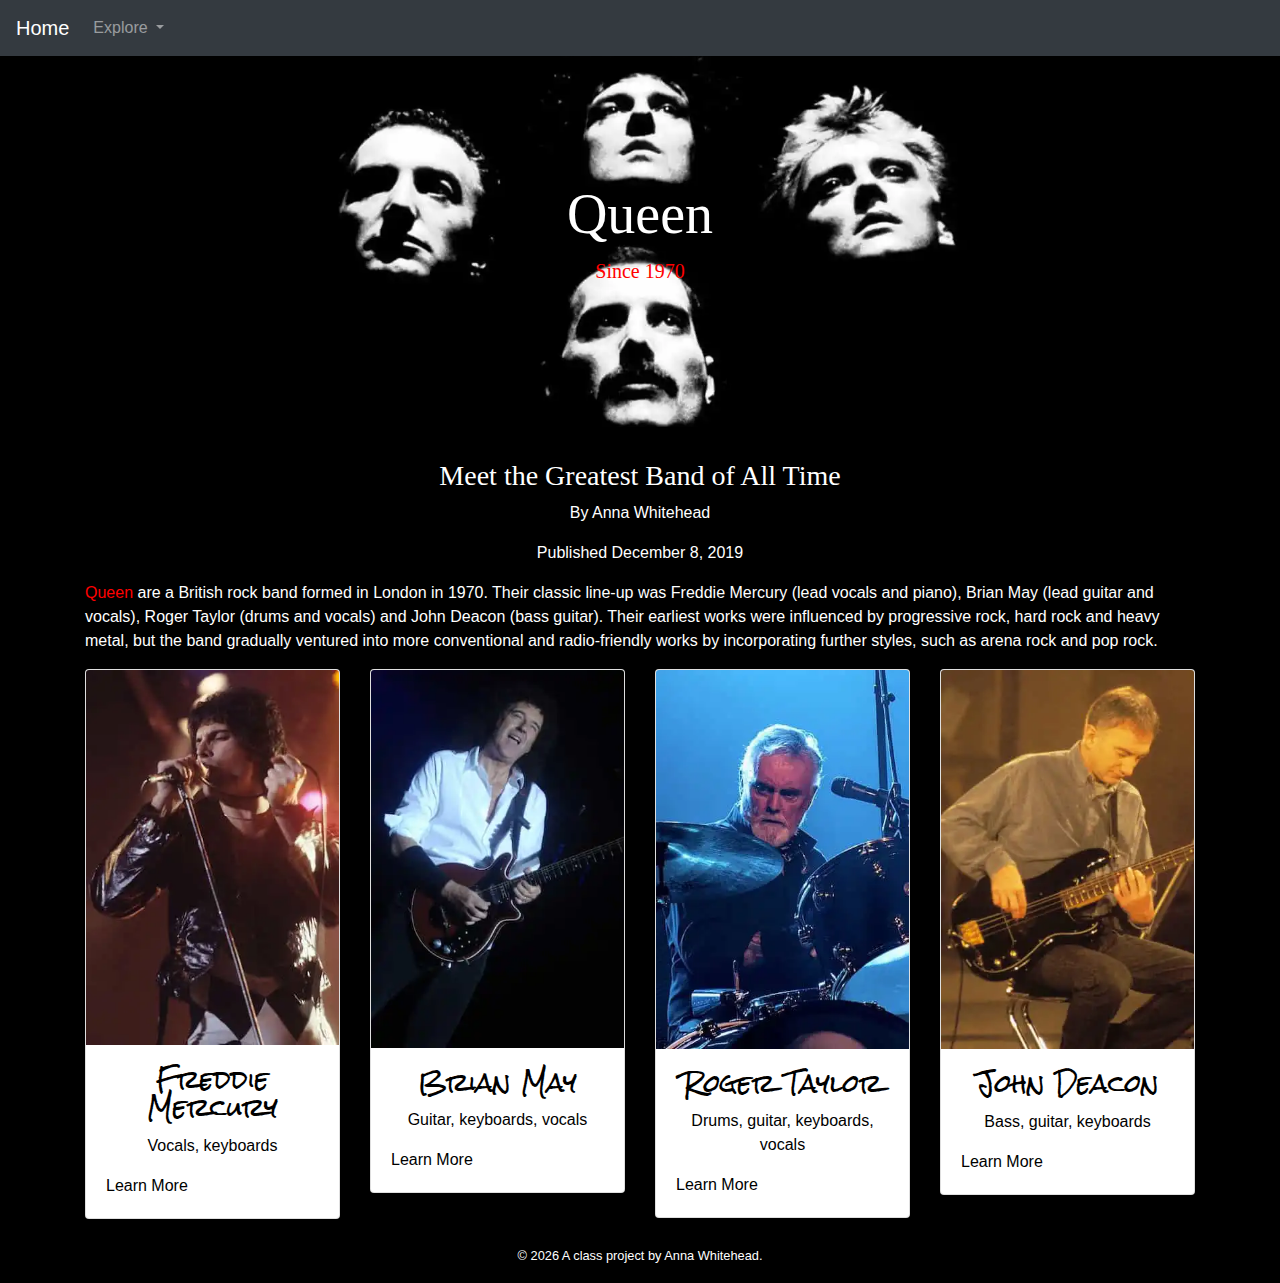
==== commit 728de320: "ann-final" ====
--- a/docs/index.html
+++ b/docs/index.html
@@ -2,17 +2,19 @@
 <html lang="en">
 <!-- A Intro to Coding for Journalists class project -->
 <head>
-  <title>New index page title</title>
+  <title>THE BAND QUEEN</title>
   <meta name="description" content="Default description">
   <meta charset="utf-8">
   <meta http-equiv="X-UA-Compatible" content="IE=edge" />
   <meta name="viewport" content="width=device-width, initial-scale=1, maximum-scale=1">
   <link rel="stylesheet" href="css/main.css">
+  <link href="https://fonts.googleapis.com/css?family=Rock+Salt&display=swap" rel="stylesheet">
 </head>
 <body>
   <nav class="navbar navbar-expand-lg navbar-dark bg-dark">
   <a class="navbar-brand" href="index.html">Home</a>
-  <button class="navbar-toggler" type="button" data-toggle="collapse" data-target="#navbarNavDropdown" aria-controls="navbarNavDropdown" aria-expanded="false" aria-label="Toggle navigation">
+  <button class="navbar-toggler" type="button" data-toggle="collapse" data-target="#navbarNavDropdown" 
+  aria-controls="navbarNavDropdown" aria-expanded="false" aria-label="Toggle navigation">
     <span class="navbar-toggler-icon"></span>
   </button>
   <div class="collapse navbar-collapse" id="navbarNavDropdown">
@@ -27,7 +29,6 @@
           <a class="dropdown-item" href="roger-taylor.html">Roger Taylor</a>
           <a class="dropdown-item" href="john-deacon.html">John Deacon</a>
           <a class="dropdown-item" href="albums.html">Albums</a>
-          <a class="dropdown-item" href="tour-dates.html"> Tour Dates</a>
         </div>
       </li>
     </ul>
@@ -37,9 +38,12 @@
 
   
 
+
+
 <div class="jumbotron jumbotron-fluid">
   <div class="container">
     <h1 class="display-4 text-center">Queen</h1>
+
     <p class="lead text-center">Since 1970</p>
   </div>
 </div>
@@ -66,12 +70,9 @@
       <div class="card mb-4" style= "width 18rem">
         <img class="card-img-top" src="img/members/freddie-mercury-color.jpg" alt="Card image cap">
         <div class="card-body">
-          <h5 class="card-title text-center"> Freddie Mercury</h5>
-          <p class="card-text text-center"> Vocals, keyboards</p>
-          <a href="freddie-mercury.html" class="btn btn-detail page">Learn More</a>
-        
-
-
+          <h4 class="card-title text-center"> Freddie Mercury</h4>
+          <p class="lead-graf text-center"> Vocals, keyboards</p>
+          <a href="freddie-mercury.html" class="button text-center">Learn More</a>
         </div>
       </div>
  </div>
@@ -80,12 +81,9 @@
       <div class="card mb-4" style= "width 18rem">
         <img class="card-img-top" src="img/members/brian-may-color.jpg" alt="Card image cap">
         <div class="card-body">
-          <h5 class="card-title text-center"> Brian May</h5>
-          <p class="card-text text-center"> Guitar, keyboards, vocals</p>
-          <a href="brian-may.html" class="btn btn-detail page">Learn More</a>
-        
-
-
+          <h4 class="card-title text-center"> Brian May</h4>
+          <p class="lead-graf text-center"> Guitar, keyboards, vocals</p>
+          <a href="brian-may.html" class="button text-center">Learn More</a>
         </div>
       </div>
  </div>
@@ -94,12 +92,9 @@
       <div class="card mb-4" style= "width 18rem">
         <img class="card-img-top" src="img/members/roger-taylor-color.jpg" alt="Card image cap">
         <div class="card-body">
-          <h5 class="card-title text-center"> Roger Taylor</h5>
-          <p class="card-text text-center"> Drums, guitar, keyboards, vocals</p>
-          <a href="roger-taylor.html" class="btn btn-detail page">Learn More</a>
-        
-
-
+          <h4 class="card-title text-center"> Roger Taylor</h4>
+          <p class="lead-graf text-center"> Drums, guitar, keyboards, vocals</p>
+          <a href="roger-taylor.html" class="button text-center">Learn More</a>
         </div>
       </div>
  </div>
@@ -108,12 +103,9 @@
       <div class="card mb-4" style= "width 18rem">
         <img class="card-img-top" src="img/members/john-deacon-color.jpg" alt="Card image cap">
         <div class="card-body">
-          <h5 class="card-title text-center"> John Deacon</h5>
-          <p class="card-text text-center"> Bass, guitar, keyboards</p>
-          <a href="john-deacon.html" class="btn btn-detail page">Learn More</a>
-        
-
-
+          <h4 class="card-title text-center"> John Deacon</h4>
+          <p class="lead-graf text-center"> Bass, guitar, keyboards</p>
+          <a href="john-deacon.html" class="button text-center">Learn More</a>
         </div>
       </div>
  </div>
--- a/docs/css/main.css
+++ b/docs/css/main.css
@@ -3,5 +3,5 @@
  * Copyright 2011-2019 The Bootstrap Authors
  * Copyright 2011-2019 Twitter, Inc.
  * Licensed under MIT (https://github.com/twbs/bootstrap/blob/master/LICENSE)
- */:root{--blue:#007bff;--indigo:#6610f2;--purple:#6f42c1;--pink:#e83e8c;--red:#dc3545;--orange:#fd7e14;--yellow:#ffc107;--green:#28a745;--teal:#20c997;--cyan:#17a2b8;--white:#fff;--gray:#6c757d;--gray-dark:#343a40;--primary:#007bff;--secondary:#6c757d;--success:#28a745;--info:#17a2b8;--warning:#ffc107;--danger:#dc3545;--light:#f8f9fa;--dark:#343a40;--breakpoint-xs:0;--breakpoint-sm:576px;--breakpoint-md:768px;--breakpoint-lg:992px;--breakpoint-xl:1200px;--font-family-sans-serif:-apple-system,BlinkMacSystemFont,"Segoe UI",Roboto,"Helvetica Neue",Arial,"Noto Sans",sans-serif,"Apple Color Emoji","Segoe UI Emoji","Segoe UI Symbol","Noto Color Emoji";--font-family-monospace:SFMono-Regular,Menlo,Monaco,Consolas,"Liberation Mono","Courier New",monospace}*,:after,:before{box-sizing:border-box}html{font-family:sans-serif;line-height:1.15;-webkit-text-size-adjust:100%;-webkit-tap-highlight-color:rgba(0,0,0,0)}article,aside,figcaption,figure,footer,header,hgroup,main,nav,section{display:block}body{margin:0;font-family:-apple-system,BlinkMacSystemFont,Segoe UI,Roboto,Helvetica Neue,Arial,Noto Sans,sans-serif,Apple Color Emoji,Segoe UI Emoji,Segoe UI Symbol,Noto Color Emoji;font-size:1rem;font-weight:400;line-height:1.5;color:#fff;text-align:left;background-color:#000}[tabindex="-1"]:focus{outline:0!important}hr{box-sizing:content-box;height:0;overflow:visible}h1,h2,h3,h4,h5,h6{margin-top:0;margin-bottom:.5rem}p{margin-top:0;margin-bottom:1rem}abbr[data-original-title],abbr[title]{text-decoration:underline;-webkit-text-decoration:underline dotted;-moz-text-decoration:underline dotted;text-decoration:underline dotted;cursor:help;border-bottom:0;text-decoration-skip-ink:none}address{font-style:normal;line-height:inherit}address,dl,ol,ul{margin-bottom:1rem}dl,ol,ul{margin-top:0}ol ol,ol ul,ul ol,ul ul{margin-bottom:0}dt{font-weight:700}dd{margin-bottom:.5rem;margin-left:0}blockquote{margin:0 0 1rem}b,strong{font-weight:bolder}small{font-size:80%}sub,sup{position:relative;font-size:75%;line-height:0;vertical-align:baseline}sub{bottom:-.25em}sup{top:-.5em}a{color:#007bff;text-decoration:none;background-color:transparent}a:hover{color:#0056b3;text-decoration:underline}a:not([href]):not([tabindex]){color:inherit;text-decoration:none}a:not([href]):not([tabindex]):focus,a:not([href]):not([tabindex]):hover{color:inherit;text-decoration:none}a:not([href]):not([tabindex]):focus{outline:0}code,kbd,pre,samp{font-family:SFMono-Regular,Menlo,Monaco,Consolas,Liberation Mono,Courier New,monospace;font-size:1em}pre{margin-top:0;margin-bottom:1rem;overflow:auto}figure{margin:0 0 1rem}img{border-style:none}img,svg{vertical-align:middle}svg{overflow:hidden}table{border-collapse:collapse}caption{padding-top:.75rem;padding-bottom:.75rem;color:#6c757d;text-align:left;caption-side:bottom}th{text-align:inherit}label{display:inline-block;margin-bottom:.5rem}button{border-radius:0}button:focus{outline:1px dotted;outline:5px auto -webkit-focus-ring-color}button,input,optgroup,select,textarea{margin:0;font-family:inherit;font-size:inherit;line-height:inherit}button,input{overflow:visible}button,select{text-transform:none}select{word-wrap:normal}[type=button],[type=reset],[type=submit],button{-webkit-appearance:button}[type=button]:not(:disabled),[type=reset]:not(:disabled),[type=submit]:not(:disabled),button:not(:disabled){cursor:pointer}[type=button]::-moz-focus-inner,[type=reset]::-moz-focus-inner,[type=submit]::-moz-focus-inner,button::-moz-focus-inner{padding:0;border-style:none}input[type=checkbox],input[type=radio]{box-sizing:border-box;padding:0}input[type=date],input[type=datetime-local],input[type=month],input[type=time]{-webkit-appearance:listbox}textarea{overflow:auto;resize:vertical}fieldset{min-width:0;padding:0;margin:0;border:0}legend{display:block;width:100%;max-width:100%;padding:0;margin-bottom:.5rem;font-size:1.5rem;line-height:inherit;color:inherit;white-space:normal}progress{vertical-align:baseline}[type=number]::-webkit-inner-spin-button,[type=number]::-webkit-outer-spin-button{height:auto}[type=search]{outline-offset:-2px;-webkit-appearance:none}[type=search]::-webkit-search-decoration{-webkit-appearance:none}::-webkit-file-upload-button{font:inherit;-webkit-appearance:button}output{display:inline-block}summary{display:list-item;cursor:pointer}template{display:none}[hidden]{display:none!important}.h1,.h2,.h3,.h4,.h5,.h6,h1,h2,h3,h4,h5,h6{margin-bottom:.5rem;font-weight:500;line-height:1.2}.h1,h1{font-size:2.5rem}.h2,h2{font-size:2rem}.h3,h3{font-size:1.75rem}.h4,h4{font-size:1.5rem}.h5,h5{font-size:1.25rem}.h6,h6{font-size:1rem}.lead{font-size:1.25rem;font-weight:300}.display-1{font-size:6rem}.display-1,.display-2{font-weight:300;line-height:1.2}.display-2{font-size:5.5rem}.display-3{font-size:4.5rem}.display-3,.display-4{font-weight:300;line-height:1.2}.display-4{font-size:3.5rem}hr{margin-top:1rem;margin-bottom:1rem;border:0;border-top:1px solid rgba(0,0,0,.1)}.small,small{font-size:80%;font-weight:400}.mark,mark{padding:.2em;background-color:#fcf8e3}.list-inline,.list-unstyled{padding-left:0;list-style:none}.list-inline-item{display:inline-block}.list-inline-item:not(:last-child){margin-right:.5rem}.initialism{font-size:90%;text-transform:uppercase}.blockquote{margin-bottom:1rem;font-size:1.25rem}.blockquote-footer{display:block;font-size:80%;color:#6c757d}.blockquote-footer:before{content:"\2014\00A0"}.img-fluid,.img-thumbnail{max-width:100%;height:auto}.img-thumbnail{padding:.25rem;background-color:#000;border:1px solid #dee2e6;border-radius:.25rem}.figure{display:inline-block}.figure-img{margin-bottom:.5rem;line-height:1}.figure-caption{font-size:90%;color:#6c757d}code{font-size:87.5%;color:#e83e8c;word-break:break-word}a>code{color:inherit}kbd{padding:.2rem .4rem;font-size:87.5%;color:#fff;background-color:#212529;border-radius:.2rem}kbd kbd{padding:0;font-size:100%;font-weight:700}pre{display:block;font-size:87.5%;color:#212529}pre code{font-size:inherit;color:inherit;word-break:normal}.pre-scrollable{max-height:340px;overflow-y:scroll}.container{width:100%;padding-right:15px;padding-left:15px;margin-right:auto;margin-left:auto}@media (min-width:576px){.container{max-width:540px}}@media (min-width:768px){.container{max-width:720px}}@media (min-width:992px){.container{max-width:960px}}@media (min-width:1200px){.container{max-width:1140px}}.container-fluid{width:100%;padding-right:15px;padding-left:15px;margin-right:auto;margin-left:auto}.row{display:-webkit-flex;display:-ms-flexbox;display:flex;-webkit-flex-wrap:wrap;-ms-flex-wrap:wrap;flex-wrap:wrap;margin-right:-15px;margin-left:-15px}.no-gutters{margin-right:0;margin-left:0}.no-gutters>.col,.no-gutters>[class*=col-]{padding-right:0;padding-left:0}.col,.col-1,.col-2,.col-3,.col-4,.col-5,.col-6,.col-7,.col-8,.col-9,.col-10,.col-11,.col-12,.col-auto,.col-lg,.col-lg-1,.col-lg-2,.col-lg-3,.col-lg-4,.col-lg-5,.col-lg-6,.col-lg-7,.col-lg-8,.col-lg-9,.col-lg-10,.col-lg-11,.col-lg-12,.col-lg-auto,.col-md,.col-md-1,.col-md-2,.col-md-3,.col-md-4,.col-md-5,.col-md-6,.col-md-7,.col-md-8,.col-md-9,.col-md-10,.col-md-11,.col-md-12,.col-md-auto,.col-sm,.col-sm-1,.col-sm-2,.col-sm-3,.col-sm-4,.col-sm-5,.col-sm-6,.col-sm-7,.col-sm-8,.col-sm-9,.col-sm-10,.col-sm-11,.col-sm-12,.col-sm-auto,.col-xl,.col-xl-1,.col-xl-2,.col-xl-3,.col-xl-4,.col-xl-5,.col-xl-6,.col-xl-7,.col-xl-8,.col-xl-9,.col-xl-10,.col-xl-11,.col-xl-12,.col-xl-auto{position:relative;width:100%;padding-right:15px;padding-left:15px}.col{-webkit-flex-basis:0;-ms-flex-preferred-size:0;flex-basis:0;-webkit-flex-grow:1;-ms-flex-positive:1;flex-grow:1;max-width:100%}.col-auto{-webkit-flex:0 0 auto;-ms-flex:0 0 auto;flex:0 0 auto;width:auto;max-width:100%}.col-1{-webkit-flex:0 0 8.33333%;-ms-flex:0 0 8.33333%;flex:0 0 8.33333%;max-width:8.33333%}.col-2{-webkit-flex:0 0 16.66667%;-ms-flex:0 0 16.66667%;flex:0 0 16.66667%;max-width:16.66667%}.col-3{-webkit-flex:0 0 25%;-ms-flex:0 0 25%;flex:0 0 25%;max-width:25%}.col-4{-webkit-flex:0 0 33.33333%;-ms-flex:0 0 33.33333%;flex:0 0 33.33333%;max-width:33.33333%}.col-5{-webkit-flex:0 0 41.66667%;-ms-flex:0 0 41.66667%;flex:0 0 41.66667%;max-width:41.66667%}.col-6{-webkit-flex:0 0 50%;-ms-flex:0 0 50%;flex:0 0 50%;max-width:50%}.col-7{-webkit-flex:0 0 58.33333%;-ms-flex:0 0 58.33333%;flex:0 0 58.33333%;max-width:58.33333%}.col-8{-webkit-flex:0 0 66.66667%;-ms-flex:0 0 66.66667%;flex:0 0 66.66667%;max-width:66.66667%}.col-9{-webkit-flex:0 0 75%;-ms-flex:0 0 75%;flex:0 0 75%;max-width:75%}.col-10{-webkit-flex:0 0 83.33333%;-ms-flex:0 0 83.33333%;flex:0 0 83.33333%;max-width:83.33333%}.col-11{-webkit-flex:0 0 91.66667%;-ms-flex:0 0 91.66667%;flex:0 0 91.66667%;max-width:91.66667%}.col-12{-webkit-flex:0 0 100%;-ms-flex:0 0 100%;flex:0 0 100%;max-width:100%}.order-first{-webkit-order:-1;-ms-flex-order:-1;order:-1}.order-last{-webkit-order:13;-ms-flex-order:13;order:13}.order-0{-webkit-order:0;-ms-flex-order:0;order:0}.order-1{-webkit-order:1;-ms-flex-order:1;order:1}.order-2{-webkit-order:2;-ms-flex-order:2;order:2}.order-3{-webkit-order:3;-ms-flex-order:3;order:3}.order-4{-webkit-order:4;-ms-flex-order:4;order:4}.order-5{-webkit-order:5;-ms-flex-order:5;order:5}.order-6{-webkit-order:6;-ms-flex-order:6;order:6}.order-7{-webkit-order:7;-ms-flex-order:7;order:7}.order-8{-webkit-order:8;-ms-flex-order:8;order:8}.order-9{-webkit-order:9;-ms-flex-order:9;order:9}.order-10{-webkit-order:10;-ms-flex-order:10;order:10}.order-11{-webkit-order:11;-ms-flex-order:11;order:11}.order-12{-webkit-order:12;-ms-flex-order:12;order:12}.offset-1{margin-left:8.33333%}.offset-2{margin-left:16.66667%}.offset-3{margin-left:25%}.offset-4{margin-left:33.33333%}.offset-5{margin-left:41.66667%}.offset-6{margin-left:50%}.offset-7{margin-left:58.33333%}.offset-8{margin-left:66.66667%}.offset-9{margin-left:75%}.offset-10{margin-left:83.33333%}.offset-11{margin-left:91.66667%}@media (min-width:576px){.col-sm{-webkit-flex-basis:0;-ms-flex-preferred-size:0;flex-basis:0;-webkit-flex-grow:1;-ms-flex-positive:1;flex-grow:1;max-width:100%}.col-sm-auto{-webkit-flex:0 0 auto;-ms-flex:0 0 auto;flex:0 0 auto;width:auto;max-width:100%}.col-sm-1{-webkit-flex:0 0 8.33333%;-ms-flex:0 0 8.33333%;flex:0 0 8.33333%;max-width:8.33333%}.col-sm-2{-webkit-flex:0 0 16.66667%;-ms-flex:0 0 16.66667%;flex:0 0 16.66667%;max-width:16.66667%}.col-sm-3{-webkit-flex:0 0 25%;-ms-flex:0 0 25%;flex:0 0 25%;max-width:25%}.col-sm-4{-webkit-flex:0 0 33.33333%;-ms-flex:0 0 33.33333%;flex:0 0 33.33333%;max-width:33.33333%}.col-sm-5{-webkit-flex:0 0 41.66667%;-ms-flex:0 0 41.66667%;flex:0 0 41.66667%;max-width:41.66667%}.col-sm-6{-webkit-flex:0 0 50%;-ms-flex:0 0 50%;flex:0 0 50%;max-width:50%}.col-sm-7{-webkit-flex:0 0 58.33333%;-ms-flex:0 0 58.33333%;flex:0 0 58.33333%;max-width:58.33333%}.col-sm-8{-webkit-flex:0 0 66.66667%;-ms-flex:0 0 66.66667%;flex:0 0 66.66667%;max-width:66.66667%}.col-sm-9{-webkit-flex:0 0 75%;-ms-flex:0 0 75%;flex:0 0 75%;max-width:75%}.col-sm-10{-webkit-flex:0 0 83.33333%;-ms-flex:0 0 83.33333%;flex:0 0 83.33333%;max-width:83.33333%}.col-sm-11{-webkit-flex:0 0 91.66667%;-ms-flex:0 0 91.66667%;flex:0 0 91.66667%;max-width:91.66667%}.col-sm-12{-webkit-flex:0 0 100%;-ms-flex:0 0 100%;flex:0 0 100%;max-width:100%}.order-sm-first{-webkit-order:-1;-ms-flex-order:-1;order:-1}.order-sm-last{-webkit-order:13;-ms-flex-order:13;order:13}.order-sm-0{-webkit-order:0;-ms-flex-order:0;order:0}.order-sm-1{-webkit-order:1;-ms-flex-order:1;order:1}.order-sm-2{-webkit-order:2;-ms-flex-order:2;order:2}.order-sm-3{-webkit-order:3;-ms-flex-order:3;order:3}.order-sm-4{-webkit-order:4;-ms-flex-order:4;order:4}.order-sm-5{-webkit-order:5;-ms-flex-order:5;order:5}.order-sm-6{-webkit-order:6;-ms-flex-order:6;order:6}.order-sm-7{-webkit-order:7;-ms-flex-order:7;order:7}.order-sm-8{-webkit-order:8;-ms-flex-order:8;order:8}.order-sm-9{-webkit-order:9;-ms-flex-order:9;order:9}.order-sm-10{-webkit-order:10;-ms-flex-order:10;order:10}.order-sm-11{-webkit-order:11;-ms-flex-order:11;order:11}.order-sm-12{-webkit-order:12;-ms-flex-order:12;order:12}.offset-sm-0{margin-left:0}.offset-sm-1{margin-left:8.33333%}.offset-sm-2{margin-left:16.66667%}.offset-sm-3{margin-left:25%}.offset-sm-4{margin-left:33.33333%}.offset-sm-5{margin-left:41.66667%}.offset-sm-6{margin-left:50%}.offset-sm-7{margin-left:58.33333%}.offset-sm-8{margin-left:66.66667%}.offset-sm-9{margin-left:75%}.offset-sm-10{margin-left:83.33333%}.offset-sm-11{margin-left:91.66667%}}@media (min-width:768px){.col-md{-webkit-flex-basis:0;-ms-flex-preferred-size:0;flex-basis:0;-webkit-flex-grow:1;-ms-flex-positive:1;flex-grow:1;max-width:100%}.col-md-auto{-webkit-flex:0 0 auto;-ms-flex:0 0 auto;flex:0 0 auto;width:auto;max-width:100%}.col-md-1{-webkit-flex:0 0 8.33333%;-ms-flex:0 0 8.33333%;flex:0 0 8.33333%;max-width:8.33333%}.col-md-2{-webkit-flex:0 0 16.66667%;-ms-flex:0 0 16.66667%;flex:0 0 16.66667%;max-width:16.66667%}.col-md-3{-webkit-flex:0 0 25%;-ms-flex:0 0 25%;flex:0 0 25%;max-width:25%}.col-md-4{-webkit-flex:0 0 33.33333%;-ms-flex:0 0 33.33333%;flex:0 0 33.33333%;max-width:33.33333%}.col-md-5{-webkit-flex:0 0 41.66667%;-ms-flex:0 0 41.66667%;flex:0 0 41.66667%;max-width:41.66667%}.col-md-6{-webkit-flex:0 0 50%;-ms-flex:0 0 50%;flex:0 0 50%;max-width:50%}.col-md-7{-webkit-flex:0 0 58.33333%;-ms-flex:0 0 58.33333%;flex:0 0 58.33333%;max-width:58.33333%}.col-md-8{-webkit-flex:0 0 66.66667%;-ms-flex:0 0 66.66667%;flex:0 0 66.66667%;max-width:66.66667%}.col-md-9{-webkit-flex:0 0 75%;-ms-flex:0 0 75%;flex:0 0 75%;max-width:75%}.col-md-10{-webkit-flex:0 0 83.33333%;-ms-flex:0 0 83.33333%;flex:0 0 83.33333%;max-width:83.33333%}.col-md-11{-webkit-flex:0 0 91.66667%;-ms-flex:0 0 91.66667%;flex:0 0 91.66667%;max-width:91.66667%}.col-md-12{-webkit-flex:0 0 100%;-ms-flex:0 0 100%;flex:0 0 100%;max-width:100%}.order-md-first{-webkit-order:-1;-ms-flex-order:-1;order:-1}.order-md-last{-webkit-order:13;-ms-flex-order:13;order:13}.order-md-0{-webkit-order:0;-ms-flex-order:0;order:0}.order-md-1{-webkit-order:1;-ms-flex-order:1;order:1}.order-md-2{-webkit-order:2;-ms-flex-order:2;order:2}.order-md-3{-webkit-order:3;-ms-flex-order:3;order:3}.order-md-4{-webkit-order:4;-ms-flex-order:4;order:4}.order-md-5{-webkit-order:5;-ms-flex-order:5;order:5}.order-md-6{-webkit-order:6;-ms-flex-order:6;order:6}.order-md-7{-webkit-order:7;-ms-flex-order:7;order:7}.order-md-8{-webkit-order:8;-ms-flex-order:8;order:8}.order-md-9{-webkit-order:9;-ms-flex-order:9;order:9}.order-md-10{-webkit-order:10;-ms-flex-order:10;order:10}.order-md-11{-webkit-order:11;-ms-flex-order:11;order:11}.order-md-12{-webkit-order:12;-ms-flex-order:12;order:12}.offset-md-0{margin-left:0}.offset-md-1{margin-left:8.33333%}.offset-md-2{margin-left:16.66667%}.offset-md-3{margin-left:25%}.offset-md-4{margin-left:33.33333%}.offset-md-5{margin-left:41.66667%}.offset-md-6{margin-left:50%}.offset-md-7{margin-left:58.33333%}.offset-md-8{margin-left:66.66667%}.offset-md-9{margin-left:75%}.offset-md-10{margin-left:83.33333%}.offset-md-11{margin-left:91.66667%}}@media (min-width:992px){.col-lg{-webkit-flex-basis:0;-ms-flex-preferred-size:0;flex-basis:0;-webkit-flex-grow:1;-ms-flex-positive:1;flex-grow:1;max-width:100%}.col-lg-auto{-webkit-flex:0 0 auto;-ms-flex:0 0 auto;flex:0 0 auto;width:auto;max-width:100%}.col-lg-1{-webkit-flex:0 0 8.33333%;-ms-flex:0 0 8.33333%;flex:0 0 8.33333%;max-width:8.33333%}.col-lg-2{-webkit-flex:0 0 16.66667%;-ms-flex:0 0 16.66667%;flex:0 0 16.66667%;max-width:16.66667%}.col-lg-3{-webkit-flex:0 0 25%;-ms-flex:0 0 25%;flex:0 0 25%;max-width:25%}.col-lg-4{-webkit-flex:0 0 33.33333%;-ms-flex:0 0 33.33333%;flex:0 0 33.33333%;max-width:33.33333%}.col-lg-5{-webkit-flex:0 0 41.66667%;-ms-flex:0 0 41.66667%;flex:0 0 41.66667%;max-width:41.66667%}.col-lg-6{-webkit-flex:0 0 50%;-ms-flex:0 0 50%;flex:0 0 50%;max-width:50%}.col-lg-7{-webkit-flex:0 0 58.33333%;-ms-flex:0 0 58.33333%;flex:0 0 58.33333%;max-width:58.33333%}.col-lg-8{-webkit-flex:0 0 66.66667%;-ms-flex:0 0 66.66667%;flex:0 0 66.66667%;max-width:66.66667%}.col-lg-9{-webkit-flex:0 0 75%;-ms-flex:0 0 75%;flex:0 0 75%;max-width:75%}.col-lg-10{-webkit-flex:0 0 83.33333%;-ms-flex:0 0 83.33333%;flex:0 0 83.33333%;max-width:83.33333%}.col-lg-11{-webkit-flex:0 0 91.66667%;-ms-flex:0 0 91.66667%;flex:0 0 91.66667%;max-width:91.66667%}.col-lg-12{-webkit-flex:0 0 100%;-ms-flex:0 0 100%;flex:0 0 100%;max-width:100%}.order-lg-first{-webkit-order:-1;-ms-flex-order:-1;order:-1}.order-lg-last{-webkit-order:13;-ms-flex-order:13;order:13}.order-lg-0{-webkit-order:0;-ms-flex-order:0;order:0}.order-lg-1{-webkit-order:1;-ms-flex-order:1;order:1}.order-lg-2{-webkit-order:2;-ms-flex-order:2;order:2}.order-lg-3{-webkit-order:3;-ms-flex-order:3;order:3}.order-lg-4{-webkit-order:4;-ms-flex-order:4;order:4}.order-lg-5{-webkit-order:5;-ms-flex-order:5;order:5}.order-lg-6{-webkit-order:6;-ms-flex-order:6;order:6}.order-lg-7{-webkit-order:7;-ms-flex-order:7;order:7}.order-lg-8{-webkit-order:8;-ms-flex-order:8;order:8}.order-lg-9{-webkit-order:9;-ms-flex-order:9;order:9}.order-lg-10{-webkit-order:10;-ms-flex-order:10;order:10}.order-lg-11{-webkit-order:11;-ms-flex-order:11;order:11}.order-lg-12{-webkit-order:12;-ms-flex-order:12;order:12}.offset-lg-0{margin-left:0}.offset-lg-1{margin-left:8.33333%}.offset-lg-2{margin-left:16.66667%}.offset-lg-3{margin-left:25%}.offset-lg-4{margin-left:33.33333%}.offset-lg-5{margin-left:41.66667%}.offset-lg-6{margin-left:50%}.offset-lg-7{margin-left:58.33333%}.offset-lg-8{margin-left:66.66667%}.offset-lg-9{margin-left:75%}.offset-lg-10{margin-left:83.33333%}.offset-lg-11{margin-left:91.66667%}}@media (min-width:1200px){.col-xl{-webkit-flex-basis:0;-ms-flex-preferred-size:0;flex-basis:0;-webkit-flex-grow:1;-ms-flex-positive:1;flex-grow:1;max-width:100%}.col-xl-auto{-webkit-flex:0 0 auto;-ms-flex:0 0 auto;flex:0 0 auto;width:auto;max-width:100%}.col-xl-1{-webkit-flex:0 0 8.33333%;-ms-flex:0 0 8.33333%;flex:0 0 8.33333%;max-width:8.33333%}.col-xl-2{-webkit-flex:0 0 16.66667%;-ms-flex:0 0 16.66667%;flex:0 0 16.66667%;max-width:16.66667%}.col-xl-3{-webkit-flex:0 0 25%;-ms-flex:0 0 25%;flex:0 0 25%;max-width:25%}.col-xl-4{-webkit-flex:0 0 33.33333%;-ms-flex:0 0 33.33333%;flex:0 0 33.33333%;max-width:33.33333%}.col-xl-5{-webkit-flex:0 0 41.66667%;-ms-flex:0 0 41.66667%;flex:0 0 41.66667%;max-width:41.66667%}.col-xl-6{-webkit-flex:0 0 50%;-ms-flex:0 0 50%;flex:0 0 50%;max-width:50%}.col-xl-7{-webkit-flex:0 0 58.33333%;-ms-flex:0 0 58.33333%;flex:0 0 58.33333%;max-width:58.33333%}.col-xl-8{-webkit-flex:0 0 66.66667%;-ms-flex:0 0 66.66667%;flex:0 0 66.66667%;max-width:66.66667%}.col-xl-9{-webkit-flex:0 0 75%;-ms-flex:0 0 75%;flex:0 0 75%;max-width:75%}.col-xl-10{-webkit-flex:0 0 83.33333%;-ms-flex:0 0 83.33333%;flex:0 0 83.33333%;max-width:83.33333%}.col-xl-11{-webkit-flex:0 0 91.66667%;-ms-flex:0 0 91.66667%;flex:0 0 91.66667%;max-width:91.66667%}.col-xl-12{-webkit-flex:0 0 100%;-ms-flex:0 0 100%;flex:0 0 100%;max-width:100%}.order-xl-first{-webkit-order:-1;-ms-flex-order:-1;order:-1}.order-xl-last{-webkit-order:13;-ms-flex-order:13;order:13}.order-xl-0{-webkit-order:0;-ms-flex-order:0;order:0}.order-xl-1{-webkit-order:1;-ms-flex-order:1;order:1}.order-xl-2{-webkit-order:2;-ms-flex-order:2;order:2}.order-xl-3{-webkit-order:3;-ms-flex-order:3;order:3}.order-xl-4{-webkit-order:4;-ms-flex-order:4;order:4}.order-xl-5{-webkit-order:5;-ms-flex-order:5;order:5}.order-xl-6{-webkit-order:6;-ms-flex-order:6;order:6}.order-xl-7{-webkit-order:7;-ms-flex-order:7;order:7}.order-xl-8{-webkit-order:8;-ms-flex-order:8;order:8}.order-xl-9{-webkit-order:9;-ms-flex-order:9;order:9}.order-xl-10{-webkit-order:10;-ms-flex-order:10;order:10}.order-xl-11{-webkit-order:11;-ms-flex-order:11;order:11}.order-xl-12{-webkit-order:12;-ms-flex-order:12;order:12}.offset-xl-0{margin-left:0}.offset-xl-1{margin-left:8.33333%}.offset-xl-2{margin-left:16.66667%}.offset-xl-3{margin-left:25%}.offset-xl-4{margin-left:33.33333%}.offset-xl-5{margin-left:41.66667%}.offset-xl-6{margin-left:50%}.offset-xl-7{margin-left:58.33333%}.offset-xl-8{margin-left:66.66667%}.offset-xl-9{margin-left:75%}.offset-xl-10{margin-left:83.33333%}.offset-xl-11{margin-left:91.66667%}}.table{width:100%;margin-bottom:1rem;color:#fff}.table td,.table th{padding:.75rem;vertical-align:top;border-top:1px solid #dee2e6}.table thead th{vertical-align:bottom;border-bottom:2px solid #dee2e6}.table tbody+tbody{border-top:2px solid #dee2e6}.table-sm td,.table-sm th{padding:.3rem}.table-bordered,.table-bordered td,.table-bordered th{border:1px solid #dee2e6}.table-bordered thead td,.table-bordered thead th{border-bottom-width:2px}.table-borderless tbody+tbody,.table-borderless td,.table-borderless th,.table-borderless thead th{border:0}.table-striped tbody tr:nth-of-type(odd){background-color:rgba(0,0,0,.05)}.table-hover tbody tr:hover{color:#fff;background-color:rgba(0,0,0,.075)}.table-primary,.table-primary>td,.table-primary>th{background-color:#b8daff}.table-primary tbody+tbody,.table-primary td,.table-primary th,.table-primary thead th{border-color:#7abaff}.table-hover .table-primary:hover{background-color:#9fcdff}.table-hover .table-primary:hover>td,.table-hover .table-primary:hover>th{background-color:#9fcdff}.table-secondary,.table-secondary>td,.table-secondary>th{background-color:#d6d8db}.table-secondary tbody+tbody,.table-secondary td,.table-secondary th,.table-secondary thead th{border-color:#b3b7bb}.table-hover .table-secondary:hover{background-color:#c8cbcf}.table-hover .table-secondary:hover>td,.table-hover .table-secondary:hover>th{background-color:#c8cbcf}.table-success,.table-success>td,.table-success>th{background-color:#c3e6cb}.table-success tbody+tbody,.table-success td,.table-success th,.table-success thead th{border-color:#8fd19e}.table-hover .table-success:hover{background-color:#b1dfbb}.table-hover .table-success:hover>td,.table-hover .table-success:hover>th{background-color:#b1dfbb}.table-info,.table-info>td,.table-info>th{background-color:#bee5eb}.table-info tbody+tbody,.table-info td,.table-info th,.table-info thead th{border-color:#86cfda}.table-hover .table-info:hover{background-color:#abdde5}.table-hover .table-info:hover>td,.table-hover .table-info:hover>th{background-color:#abdde5}.table-warning,.table-warning>td,.table-warning>th{background-color:#ffeeba}.table-warning tbody+tbody,.table-warning td,.table-warning th,.table-warning thead th{border-color:#ffdf7e}.table-hover .table-warning:hover{background-color:#ffe8a1}.table-hover .table-warning:hover>td,.table-hover .table-warning:hover>th{background-color:#ffe8a1}.table-danger,.table-danger>td,.table-danger>th{background-color:#f5c6cb}.table-danger tbody+tbody,.table-danger td,.table-danger th,.table-danger thead th{border-color:#ed969e}.table-hover .table-danger:hover{background-color:#f1b0b7}.table-hover .table-danger:hover>td,.table-hover .table-danger:hover>th{background-color:#f1b0b7}.table-light,.table-light>td,.table-light>th{background-color:#fdfdfe}.table-light tbody+tbody,.table-light td,.table-light th,.table-light thead th{border-color:#fbfcfc}.table-hover .table-light:hover{background-color:#ececf6}.table-hover .table-light:hover>td,.table-hover .table-light:hover>th{background-color:#ececf6}.table-dark,.table-dark>td,.table-dark>th{background-color:#c6c8ca}.table-dark tbody+tbody,.table-dark td,.table-dark th,.table-dark thead th{border-color:#95999c}.table-hover .table-dark:hover{background-color:#b9bbbe}.table-hover .table-dark:hover>td,.table-hover .table-dark:hover>th{background-color:#b9bbbe}.table-active,.table-active>td,.table-active>th{background-color:rgba(0,0,0,.075)}.table-hover .table-active:hover{background-color:rgba(0,0,0,.075)}.table-hover .table-active:hover>td,.table-hover .table-active:hover>th{background-color:rgba(0,0,0,.075)}.table .thead-dark th{color:#fff;background-color:#343a40;border-color:#454d55}.table .thead-light th{color:#495057;background-color:#e9ecef;border-color:#dee2e6}.table-dark{color:#fff;background-color:#343a40}.table-dark td,.table-dark th,.table-dark thead th{border-color:#454d55}.table-dark.table-bordered{border:0}.table-dark.table-striped tbody tr:nth-of-type(odd){background-color:hsla(0,0%,100%,.05)}.table-dark.table-hover tbody tr:hover{color:#fff;background-color:hsla(0,0%,100%,.075)}@media (max-width:575.98px){.table-responsive-sm{display:block;width:100%;overflow-x:auto;-webkit-overflow-scrolling:touch}.table-responsive-sm>.table-bordered{border:0}}@media (max-width:767.98px){.table-responsive-md{display:block;width:100%;overflow-x:auto;-webkit-overflow-scrolling:touch}.table-responsive-md>.table-bordered{border:0}}@media (max-width:991.98px){.table-responsive-lg{display:block;width:100%;overflow-x:auto;-webkit-overflow-scrolling:touch}.table-responsive-lg>.table-bordered{border:0}}@media (max-width:1199.98px){.table-responsive-xl{display:block;width:100%;overflow-x:auto;-webkit-overflow-scrolling:touch}.table-responsive-xl>.table-bordered{border:0}}.table-responsive{display:block;width:100%;overflow-x:auto;-webkit-overflow-scrolling:touch}.table-responsive>.table-bordered{border:0}.form-control{display:block;width:100%;height:calc(1.5em + .75rem + 2px);padding:.375rem .75rem;font-size:1rem;font-weight:400;line-height:1.5;color:#495057;background-color:#fff;background-clip:padding-box;border:1px solid #ced4da;border-radius:.25rem;transition:border-color .15s ease-in-out,box-shadow .15s ease-in-out}@media (prefers-reduced-motion:reduce){.form-control{transition:none}}.form-control::-ms-expand{background-color:transparent;border:0}.form-control:focus{color:#495057;background-color:#fff;border-color:#80bdff;outline:0;box-shadow:0 0 0 .2rem rgba(0,123,255,.25)}.form-control::-webkit-input-placeholder{color:#6c757d;opacity:1}.form-control::-moz-placeholder{color:#6c757d;opacity:1}.form-control:-ms-input-placeholder{color:#6c757d;opacity:1}.form-control::-ms-input-placeholder{color:#6c757d;opacity:1}.form-control::placeholder{color:#6c757d;opacity:1}.form-control:disabled,.form-control[readonly]{background-color:#e9ecef;opacity:1}select.form-control:focus::-ms-value{color:#495057;background-color:#fff}.form-control-file,.form-control-range{display:block;width:100%}.col-form-label{padding-top:calc(.375rem + 1px);padding-bottom:calc(.375rem + 1px);margin-bottom:0;font-size:inherit;line-height:1.5}.col-form-label-lg{padding-top:calc(.5rem + 1px);padding-bottom:calc(.5rem + 1px);font-size:1.25rem;line-height:1.5}.col-form-label-sm{padding-top:calc(.25rem + 1px);padding-bottom:calc(.25rem + 1px);font-size:.875rem;line-height:1.5}.form-control-plaintext{display:block;width:100%;padding-top:.375rem;padding-bottom:.375rem;margin-bottom:0;line-height:1.5;color:#fff;background-color:transparent;border:solid transparent;border-width:1px 0}.form-control-plaintext.form-control-lg,.form-control-plaintext.form-control-sm{padding-right:0;padding-left:0}.form-control-sm{height:calc(1.5em + .5rem + 2px);padding:.25rem .5rem;font-size:.875rem;line-height:1.5;border-radius:.2rem}.form-control-lg{height:calc(1.5em + 1rem + 2px);padding:.5rem 1rem;font-size:1.25rem;line-height:1.5;border-radius:.3rem}select.form-control[multiple],select.form-control[size]{height:auto}textarea.form-control{height:auto}.form-group{margin-bottom:1rem}.form-text{display:block;margin-top:.25rem}.form-row{display:-webkit-flex;display:-ms-flexbox;display:flex;-webkit-flex-wrap:wrap;-ms-flex-wrap:wrap;flex-wrap:wrap;margin-right:-5px;margin-left:-5px}.form-row>.col,.form-row>[class*=col-]{padding-right:5px;padding-left:5px}.form-check{position:relative;display:block;padding-left:1.25rem}.form-check-input{position:absolute;margin-top:.3rem;margin-left:-1.25rem}.form-check-input:disabled~.form-check-label{color:#6c757d}.form-check-label{margin-bottom:0}.form-check-inline{display:-webkit-inline-flex;display:-ms-inline-flexbox;display:inline-flex;-webkit-align-items:center;-ms-flex-align:center;align-items:center;padding-left:0;margin-right:.75rem}.form-check-inline .form-check-input{position:static;margin-top:0;margin-right:.3125rem;margin-left:0}.valid-feedback{display:none;width:100%;margin-top:.25rem;font-size:80%;color:#28a745}.valid-tooltip{position:absolute;top:100%;z-index:5;display:none;max-width:100%;padding:.25rem .5rem;margin-top:.1rem;font-size:.875rem;line-height:1.5;color:#fff;background-color:rgba(40,167,69,.9);border-radius:.25rem}.form-control.is-valid,.was-validated .form-control:valid{border-color:#28a745;padding-right:calc(1.5em + .75rem);background-image:url("data:image/svg+xml;charset=utf-8,%3Csvg xmlns='http://www.w3.org/2000/svg' viewBox='0 0 8 8'%3E%3Cpath fill='%2328a745' d='M2.3 6.73L.6 4.53c-.4-1.04.46-1.4 1.1-.8l1.1 1.4 3.4-3.8c.6-.63 1.6-.27 1.2.7l-4 4.6c-.43.5-.8.4-1.1.1z'/%3E%3C/svg%3E");background-repeat:no-repeat;background-position:100% calc(.375em + .1875rem);background-size:calc(.75em + .375rem) calc(.75em + .375rem)}.form-control.is-valid:focus,.was-validated .form-control:valid:focus{border-color:#28a745;box-shadow:0 0 0 .2rem rgba(40,167,69,.25)}.form-control.is-valid~.valid-feedback,.form-control.is-valid~.valid-tooltip,.was-validated .form-control:valid~.valid-feedback,.was-validated .form-control:valid~.valid-tooltip{display:block}.was-validated textarea.form-control:valid,textarea.form-control.is-valid{padding-right:calc(1.5em + .75rem);background-position:top calc(.375em + .1875rem) right calc(.375em + .1875rem)}.custom-select.is-valid,.was-validated .custom-select:valid{border-color:#28a745;padding-right:calc((3em + 2.25rem)/4 + 1.75rem);background:url("data:image/svg+xml;charset=utf-8,%3Csvg xmlns='http://www.w3.org/2000/svg' viewBox='0 0 4 5'%3E%3Cpath fill='%23343a40' d='M2 0L0 2h4zm0 5L0 3h4z'/%3E%3C/svg%3E") no-repeat right .75rem center/8px 10px,url("data:image/svg+xml;charset=utf-8,%3Csvg xmlns='http://www.w3.org/2000/svg' viewBox='0 0 8 8'%3E%3Cpath fill='%2328a745' d='M2.3 6.73L.6 4.53c-.4-1.04.46-1.4 1.1-.8l1.1 1.4 3.4-3.8c.6-.63 1.6-.27 1.2.7l-4 4.6c-.43.5-.8.4-1.1.1z'/%3E%3C/svg%3E") #fff no-repeat center right 1.75rem/calc(.75em + .375rem) calc(.75em + .375rem)}.custom-select.is-valid:focus,.was-validated .custom-select:valid:focus{border-color:#28a745;box-shadow:0 0 0 .2rem rgba(40,167,69,.25)}.custom-select.is-valid~.valid-feedback,.custom-select.is-valid~.valid-tooltip,.was-validated .custom-select:valid~.valid-feedback,.was-validated .custom-select:valid~.valid-tooltip{display:block}.form-control-file.is-valid~.valid-feedback,.form-control-file.is-valid~.valid-tooltip,.was-validated .form-control-file:valid~.valid-feedback,.was-validated .form-control-file:valid~.valid-tooltip{display:block}.form-check-input.is-valid~.form-check-label,.was-validated .form-check-input:valid~.form-check-label{color:#28a745}.form-check-input.is-valid~.valid-feedback,.form-check-input.is-valid~.valid-tooltip,.was-validated .form-check-input:valid~.valid-feedback,.was-validated .form-check-input:valid~.valid-tooltip{display:block}.custom-control-input.is-valid~.custom-control-label,.was-validated .custom-control-input:valid~.custom-control-label{color:#28a745}.custom-control-input.is-valid~.custom-control-label:before,.was-validated .custom-control-input:valid~.custom-control-label:before{border-color:#28a745}.custom-control-input.is-valid~.valid-feedback,.custom-control-input.is-valid~.valid-tooltip,.was-validated .custom-control-input:valid~.valid-feedback,.was-validated .custom-control-input:valid~.valid-tooltip{display:block}.custom-control-input.is-valid:checked~.custom-control-label:before,.was-validated .custom-control-input:valid:checked~.custom-control-label:before{border-color:#34ce57;background-color:#34ce57}.custom-control-input.is-valid:focus~.custom-control-label:before,.was-validated .custom-control-input:valid:focus~.custom-control-label:before{box-shadow:0 0 0 .2rem rgba(40,167,69,.25)}.custom-control-input.is-valid:focus:not(:checked)~.custom-control-label:before,.was-validated .custom-control-input:valid:focus:not(:checked)~.custom-control-label:before{border-color:#28a745}.custom-file-input.is-valid~.custom-file-label,.was-validated .custom-file-input:valid~.custom-file-label{border-color:#28a745}.custom-file-input.is-valid~.valid-feedback,.custom-file-input.is-valid~.valid-tooltip,.was-validated .custom-file-input:valid~.valid-feedback,.was-validated .custom-file-input:valid~.valid-tooltip{display:block}.custom-file-input.is-valid:focus~.custom-file-label,.was-validated .custom-file-input:valid:focus~.custom-file-label{border-color:#28a745;box-shadow:0 0 0 .2rem rgba(40,167,69,.25)}.invalid-feedback{display:none;width:100%;margin-top:.25rem;font-size:80%;color:#dc3545}.invalid-tooltip{position:absolute;top:100%;z-index:5;display:none;max-width:100%;padding:.25rem .5rem;margin-top:.1rem;font-size:.875rem;line-height:1.5;color:#fff;background-color:rgba(220,53,69,.9);border-radius:.25rem}.form-control.is-invalid,.was-validated .form-control:invalid{border-color:#dc3545;padding-right:calc(1.5em + .75rem);background-image:url("data:image/svg+xml;charset=utf-8,%3Csvg xmlns='http://www.w3.org/2000/svg' fill='%23dc3545' viewBox='-2 -2 7 7'%3E%3Cpath stroke='%23dc3545' d='M0 0l3 3m0-3L0 3'/%3E%3Ccircle r='.5'/%3E%3Ccircle cx='3' r='.5'/%3E%3Ccircle cy='3' r='.5'/%3E%3Ccircle cx='3' cy='3' r='.5'/%3E%3C/svg%3E");background-repeat:no-repeat;background-position:100% calc(.375em + .1875rem);background-size:calc(.75em + .375rem) calc(.75em + .375rem)}.form-control.is-invalid:focus,.was-validated .form-control:invalid:focus{border-color:#dc3545;box-shadow:0 0 0 .2rem rgba(220,53,69,.25)}.form-control.is-invalid~.invalid-feedback,.form-control.is-invalid~.invalid-tooltip,.was-validated .form-control:invalid~.invalid-feedback,.was-validated .form-control:invalid~.invalid-tooltip{display:block}.was-validated textarea.form-control:invalid,textarea.form-control.is-invalid{padding-right:calc(1.5em + .75rem);background-position:top calc(.375em + .1875rem) right calc(.375em + .1875rem)}.custom-select.is-invalid,.was-validated .custom-select:invalid{border-color:#dc3545;padding-right:calc((3em + 2.25rem)/4 + 1.75rem);background:url("data:image/svg+xml;charset=utf-8,%3Csvg xmlns='http://www.w3.org/2000/svg' viewBox='0 0 4 5'%3E%3Cpath fill='%23343a40' d='M2 0L0 2h4zm0 5L0 3h4z'/%3E%3C/svg%3E") no-repeat right .75rem center/8px 10px,url("data:image/svg+xml;charset=utf-8,%3Csvg xmlns='http://www.w3.org/2000/svg' fill='%23dc3545' viewBox='-2 -2 7 7'%3E%3Cpath stroke='%23dc3545' d='M0 0l3 3m0-3L0 3'/%3E%3Ccircle r='.5'/%3E%3Ccircle cx='3' r='.5'/%3E%3Ccircle cy='3' r='.5'/%3E%3Ccircle cx='3' cy='3' r='.5'/%3E%3C/svg%3E") #fff no-repeat center right 1.75rem/calc(.75em + .375rem) calc(.75em + .375rem)}.custom-select.is-invalid:focus,.was-validated .custom-select:invalid:focus{border-color:#dc3545;box-shadow:0 0 0 .2rem rgba(220,53,69,.25)}.custom-select.is-invalid~.invalid-feedback,.custom-select.is-invalid~.invalid-tooltip,.was-validated .custom-select:invalid~.invalid-feedback,.was-validated .custom-select:invalid~.invalid-tooltip{display:block}.form-control-file.is-invalid~.invalid-feedback,.form-control-file.is-invalid~.invalid-tooltip,.was-validated .form-control-file:invalid~.invalid-feedback,.was-validated .form-control-file:invalid~.invalid-tooltip{display:block}.form-check-input.is-invalid~.form-check-label,.was-validated .form-check-input:invalid~.form-check-label{color:#dc3545}.form-check-input.is-invalid~.invalid-feedback,.form-check-input.is-invalid~.invalid-tooltip,.was-validated .form-check-input:invalid~.invalid-feedback,.was-validated .form-check-input:invalid~.invalid-tooltip{display:block}.custom-control-input.is-invalid~.custom-control-label,.was-validated .custom-control-input:invalid~.custom-control-label{color:#dc3545}.custom-control-input.is-invalid~.custom-control-label:before,.was-validated .custom-control-input:invalid~.custom-control-label:before{border-color:#dc3545}.custom-control-input.is-invalid~.invalid-feedback,.custom-control-input.is-invalid~.invalid-tooltip,.was-validated .custom-control-input:invalid~.invalid-feedback,.was-validated .custom-control-input:invalid~.invalid-tooltip{display:block}.custom-control-input.is-invalid:checked~.custom-control-label:before,.was-validated .custom-control-input:invalid:checked~.custom-control-label:before{border-color:#e4606d;background-color:#e4606d}.custom-control-input.is-invalid:focus~.custom-control-label:before,.was-validated .custom-control-input:invalid:focus~.custom-control-label:before{box-shadow:0 0 0 .2rem rgba(220,53,69,.25)}.custom-control-input.is-invalid:focus:not(:checked)~.custom-control-label:before,.was-validated .custom-control-input:invalid:focus:not(:checked)~.custom-control-label:before{border-color:#dc3545}.custom-file-input.is-invalid~.custom-file-label,.was-validated .custom-file-input:invalid~.custom-file-label{border-color:#dc3545}.custom-file-input.is-invalid~.invalid-feedback,.custom-file-input.is-invalid~.invalid-tooltip,.was-validated .custom-file-input:invalid~.invalid-feedback,.was-validated .custom-file-input:invalid~.invalid-tooltip{display:block}.custom-file-input.is-invalid:focus~.custom-file-label,.was-validated .custom-file-input:invalid:focus~.custom-file-label{border-color:#dc3545;box-shadow:0 0 0 .2rem rgba(220,53,69,.25)}.form-inline{display:-webkit-flex;display:-ms-flexbox;display:flex;-webkit-flex-flow:row wrap;-ms-flex-flow:row wrap;flex-flow:row wrap;-webkit-align-items:center;-ms-flex-align:center;align-items:center}.form-inline .form-check{width:100%}@media (min-width:576px){.form-inline label{-ms-flex-align:center;-webkit-justify-content:center;-ms-flex-pack:center;justify-content:center}.form-inline .form-group,.form-inline label{display:-webkit-flex;display:-ms-flexbox;display:flex;-webkit-align-items:center;align-items:center;margin-bottom:0}.form-inline .form-group{-webkit-flex:0 0 auto;-ms-flex:0 0 auto;flex:0 0 auto;-webkit-flex-flow:row wrap;-ms-flex-flow:row wrap;flex-flow:row wrap;-ms-flex-align:center}.form-inline .form-control{display:inline-block;width:auto;vertical-align:middle}.form-inline .form-control-plaintext{display:inline-block}.form-inline .custom-select,.form-inline .input-group{width:auto}.form-inline .form-check{display:-webkit-flex;display:-ms-flexbox;display:flex;-webkit-align-items:center;-ms-flex-align:center;align-items:center;-webkit-justify-content:center;-ms-flex-pack:center;justify-content:center;width:auto;padding-left:0}.form-inline .form-check-input{position:relative;-webkit-flex-shrink:0;-ms-flex-negative:0;flex-shrink:0;margin-top:0;margin-right:.25rem;margin-left:0}.form-inline .custom-control{-webkit-align-items:center;-ms-flex-align:center;align-items:center;-webkit-justify-content:center;-ms-flex-pack:center;justify-content:center}.form-inline .custom-control-label{margin-bottom:0}}.btn{display:inline-block;font-weight:400;color:#fff;text-align:center;vertical-align:middle;-webkit-user-select:none;-moz-user-select:none;-ms-user-select:none;user-select:none;background-color:transparent;border:1px solid transparent;padding:.375rem .75rem;font-size:1rem;line-height:1.5;border-radius:.25rem;transition:color .15s ease-in-out,background-color .15s ease-in-out,border-color .15s ease-in-out,box-shadow .15s ease-in-out}@media (prefers-reduced-motion:reduce){.btn{transition:none}}.btn:hover{color:#fff;text-decoration:none}.btn.focus,.btn:focus{outline:0;box-shadow:0 0 0 .2rem rgba(0,123,255,.25)}.btn.disabled,.btn:disabled{opacity:.65}a.btn.disabled,fieldset:disabled a.btn{pointer-events:none}.btn-primary{color:#fff;background-color:#007bff;border-color:#007bff}.btn-primary:hover{color:#fff;background-color:#0069d9;border-color:#0062cc}.btn-primary.focus,.btn-primary:focus{box-shadow:0 0 0 .2rem rgba(38,143,255,.5)}.btn-primary.disabled,.btn-primary:disabled{color:#fff;background-color:#007bff;border-color:#007bff}.btn-primary:not(:disabled):not(.disabled).active,.btn-primary:not(:disabled):not(.disabled):active,.show>.btn-primary.dropdown-toggle{color:#fff;background-color:#0062cc;border-color:#005cbf}.btn-primary:not(:disabled):not(.disabled).active:focus,.btn-primary:not(:disabled):not(.disabled):active:focus,.show>.btn-primary.dropdown-toggle:focus{box-shadow:0 0 0 .2rem rgba(38,143,255,.5)}.btn-secondary{color:#fff;background-color:#6c757d;border-color:#6c757d}.btn-secondary:hover{color:#fff;background-color:#5a6268;border-color:#545b62}.btn-secondary.focus,.btn-secondary:focus{box-shadow:0 0 0 .2rem rgba(130,138,145,.5)}.btn-secondary.disabled,.btn-secondary:disabled{color:#fff;background-color:#6c757d;border-color:#6c757d}.btn-secondary:not(:disabled):not(.disabled).active,.btn-secondary:not(:disabled):not(.disabled):active,.show>.btn-secondary.dropdown-toggle{color:#fff;background-color:#545b62;border-color:#4e555b}.btn-secondary:not(:disabled):not(.disabled).active:focus,.btn-secondary:not(:disabled):not(.disabled):active:focus,.show>.btn-secondary.dropdown-toggle:focus{box-shadow:0 0 0 .2rem rgba(130,138,145,.5)}.btn-success{color:#fff;background-color:#28a745;border-color:#28a745}.btn-success:hover{color:#fff;background-color:#218838;border-color:#1e7e34}.btn-success.focus,.btn-success:focus{box-shadow:0 0 0 .2rem rgba(72,180,97,.5)}.btn-success.disabled,.btn-success:disabled{color:#fff;background-color:#28a745;border-color:#28a745}.btn-success:not(:disabled):not(.disabled).active,.btn-success:not(:disabled):not(.disabled):active,.show>.btn-success.dropdown-toggle{color:#fff;background-color:#1e7e34;border-color:#1c7430}.btn-success:not(:disabled):not(.disabled).active:focus,.btn-success:not(:disabled):not(.disabled):active:focus,.show>.btn-success.dropdown-toggle:focus{box-shadow:0 0 0 .2rem rgba(72,180,97,.5)}.btn-info{color:#fff;background-color:#17a2b8;border-color:#17a2b8}.btn-info:hover{color:#fff;background-color:#138496;border-color:#117a8b}.btn-info.focus,.btn-info:focus{box-shadow:0 0 0 .2rem rgba(58,176,195,.5)}.btn-info.disabled,.btn-info:disabled{color:#fff;background-color:#17a2b8;border-color:#17a2b8}.btn-info:not(:disabled):not(.disabled).active,.btn-info:not(:disabled):not(.disabled):active,.show>.btn-info.dropdown-toggle{color:#fff;background-color:#117a8b;border-color:#10707f}.btn-info:not(:disabled):not(.disabled).active:focus,.btn-info:not(:disabled):not(.disabled):active:focus,.show>.btn-info.dropdown-toggle:focus{box-shadow:0 0 0 .2rem rgba(58,176,195,.5)}.btn-warning{color:#212529;background-color:#ffc107;border-color:#ffc107}.btn-warning:hover{color:#212529;background-color:#e0a800;border-color:#d39e00}.btn-warning.focus,.btn-warning:focus{box-shadow:0 0 0 .2rem rgba(222,170,12,.5)}.btn-warning.disabled,.btn-warning:disabled{color:#212529;background-color:#ffc107;border-color:#ffc107}.btn-warning:not(:disabled):not(.disabled).active,.btn-warning:not(:disabled):not(.disabled):active,.show>.btn-warning.dropdown-toggle{color:#212529;background-color:#d39e00;border-color:#c69500}.btn-warning:not(:disabled):not(.disabled).active:focus,.btn-warning:not(:disabled):not(.disabled):active:focus,.show>.btn-warning.dropdown-toggle:focus{box-shadow:0 0 0 .2rem rgba(222,170,12,.5)}.btn-danger{color:#fff;background-color:#dc3545;border-color:#dc3545}.btn-danger:hover{color:#fff;background-color:#c82333;border-color:#bd2130}.btn-danger.focus,.btn-danger:focus{box-shadow:0 0 0 .2rem rgba(225,83,97,.5)}.btn-danger.disabled,.btn-danger:disabled{color:#fff;background-color:#dc3545;border-color:#dc3545}.btn-danger:not(:disabled):not(.disabled).active,.btn-danger:not(:disabled):not(.disabled):active,.show>.btn-danger.dropdown-toggle{color:#fff;background-color:#bd2130;border-color:#b21f2d}.btn-danger:not(:disabled):not(.disabled).active:focus,.btn-danger:not(:disabled):not(.disabled):active:focus,.show>.btn-danger.dropdown-toggle:focus{box-shadow:0 0 0 .2rem rgba(225,83,97,.5)}.btn-light{color:#212529;background-color:#f8f9fa;border-color:#f8f9fa}.btn-light:hover{color:#212529;background-color:#e2e6ea;border-color:#dae0e5}.btn-light.focus,.btn-light:focus{box-shadow:0 0 0 .2rem rgba(216,217,219,.5)}.btn-light.disabled,.btn-light:disabled{color:#212529;background-color:#f8f9fa;border-color:#f8f9fa}.btn-light:not(:disabled):not(.disabled).active,.btn-light:not(:disabled):not(.disabled):active,.show>.btn-light.dropdown-toggle{color:#212529;background-color:#dae0e5;border-color:#d3d9df}.btn-light:not(:disabled):not(.disabled).active:focus,.btn-light:not(:disabled):not(.disabled):active:focus,.show>.btn-light.dropdown-toggle:focus{box-shadow:0 0 0 .2rem rgba(216,217,219,.5)}.btn-dark{color:#fff;background-color:#343a40;border-color:#343a40}.btn-dark:hover{color:#fff;background-color:#23272b;border-color:#1d2124}.btn-dark.focus,.btn-dark:focus{box-shadow:0 0 0 .2rem rgba(82,88,93,.5)}.btn-dark.disabled,.btn-dark:disabled{color:#fff;background-color:#343a40;border-color:#343a40}.btn-dark:not(:disabled):not(.disabled).active,.btn-dark:not(:disabled):not(.disabled):active,.show>.btn-dark.dropdown-toggle{color:#fff;background-color:#1d2124;border-color:#171a1d}.btn-dark:not(:disabled):not(.disabled).active:focus,.btn-dark:not(:disabled):not(.disabled):active:focus,.show>.btn-dark.dropdown-toggle:focus{box-shadow:0 0 0 .2rem rgba(82,88,93,.5)}.btn-outline-primary{color:#007bff;border-color:#007bff}.btn-outline-primary:hover{color:#fff;background-color:#007bff;border-color:#007bff}.btn-outline-primary.focus,.btn-outline-primary:focus{box-shadow:0 0 0 .2rem rgba(0,123,255,.5)}.btn-outline-primary.disabled,.btn-outline-primary:disabled{color:#007bff;background-color:transparent}.btn-outline-primary:not(:disabled):not(.disabled).active,.btn-outline-primary:not(:disabled):not(.disabled):active,.show>.btn-outline-primary.dropdown-toggle{color:#fff;background-color:#007bff;border-color:#007bff}.btn-outline-primary:not(:disabled):not(.disabled).active:focus,.btn-outline-primary:not(:disabled):not(.disabled):active:focus,.show>.btn-outline-primary.dropdown-toggle:focus{box-shadow:0 0 0 .2rem rgba(0,123,255,.5)}.btn-outline-secondary{color:#6c757d;border-color:#6c757d}.btn-outline-secondary:hover{color:#fff;background-color:#6c757d;border-color:#6c757d}.btn-outline-secondary.focus,.btn-outline-secondary:focus{box-shadow:0 0 0 .2rem rgba(108,117,125,.5)}.btn-outline-secondary.disabled,.btn-outline-secondary:disabled{color:#6c757d;background-color:transparent}.btn-outline-secondary:not(:disabled):not(.disabled).active,.btn-outline-secondary:not(:disabled):not(.disabled):active,.show>.btn-outline-secondary.dropdown-toggle{color:#fff;background-color:#6c757d;border-color:#6c757d}.btn-outline-secondary:not(:disabled):not(.disabled).active:focus,.btn-outline-secondary:not(:disabled):not(.disabled):active:focus,.show>.btn-outline-secondary.dropdown-toggle:focus{box-shadow:0 0 0 .2rem rgba(108,117,125,.5)}.btn-outline-success{color:#28a745;border-color:#28a745}.btn-outline-success:hover{color:#fff;background-color:#28a745;border-color:#28a745}.btn-outline-success.focus,.btn-outline-success:focus{box-shadow:0 0 0 .2rem rgba(40,167,69,.5)}.btn-outline-success.disabled,.btn-outline-success:disabled{color:#28a745;background-color:transparent}.btn-outline-success:not(:disabled):not(.disabled).active,.btn-outline-success:not(:disabled):not(.disabled):active,.show>.btn-outline-success.dropdown-toggle{color:#fff;background-color:#28a745;border-color:#28a745}.btn-outline-success:not(:disabled):not(.disabled).active:focus,.btn-outline-success:not(:disabled):not(.disabled):active:focus,.show>.btn-outline-success.dropdown-toggle:focus{box-shadow:0 0 0 .2rem rgba(40,167,69,.5)}.btn-outline-info{color:#17a2b8;border-color:#17a2b8}.btn-outline-info:hover{color:#fff;background-color:#17a2b8;border-color:#17a2b8}.btn-outline-info.focus,.btn-outline-info:focus{box-shadow:0 0 0 .2rem rgba(23,162,184,.5)}.btn-outline-info.disabled,.btn-outline-info:disabled{color:#17a2b8;background-color:transparent}.btn-outline-info:not(:disabled):not(.disabled).active,.btn-outline-info:not(:disabled):not(.disabled):active,.show>.btn-outline-info.dropdown-toggle{color:#fff;background-color:#17a2b8;border-color:#17a2b8}.btn-outline-info:not(:disabled):not(.disabled).active:focus,.btn-outline-info:not(:disabled):not(.disabled):active:focus,.show>.btn-outline-info.dropdown-toggle:focus{box-shadow:0 0 0 .2rem rgba(23,162,184,.5)}.btn-outline-warning{color:#ffc107;border-color:#ffc107}.btn-outline-warning:hover{color:#212529;background-color:#ffc107;border-color:#ffc107}.btn-outline-warning.focus,.btn-outline-warning:focus{box-shadow:0 0 0 .2rem rgba(255,193,7,.5)}.btn-outline-warning.disabled,.btn-outline-warning:disabled{color:#ffc107;background-color:transparent}.btn-outline-warning:not(:disabled):not(.disabled).active,.btn-outline-warning:not(:disabled):not(.disabled):active,.show>.btn-outline-warning.dropdown-toggle{color:#212529;background-color:#ffc107;border-color:#ffc107}.btn-outline-warning:not(:disabled):not(.disabled).active:focus,.btn-outline-warning:not(:disabled):not(.disabled):active:focus,.show>.btn-outline-warning.dropdown-toggle:focus{box-shadow:0 0 0 .2rem rgba(255,193,7,.5)}.btn-outline-danger{color:#dc3545;border-color:#dc3545}.btn-outline-danger:hover{color:#fff;background-color:#dc3545;border-color:#dc3545}.btn-outline-danger.focus,.btn-outline-danger:focus{box-shadow:0 0 0 .2rem rgba(220,53,69,.5)}.btn-outline-danger.disabled,.btn-outline-danger:disabled{color:#dc3545;background-color:transparent}.btn-outline-danger:not(:disabled):not(.disabled).active,.btn-outline-danger:not(:disabled):not(.disabled):active,.show>.btn-outline-danger.dropdown-toggle{color:#fff;background-color:#dc3545;border-color:#dc3545}.btn-outline-danger:not(:disabled):not(.disabled).active:focus,.btn-outline-danger:not(:disabled):not(.disabled):active:focus,.show>.btn-outline-danger.dropdown-toggle:focus{box-shadow:0 0 0 .2rem rgba(220,53,69,.5)}.btn-outline-light{color:#f8f9fa;border-color:#f8f9fa}.btn-outline-light:hover{color:#212529;background-color:#f8f9fa;border-color:#f8f9fa}.btn-outline-light.focus,.btn-outline-light:focus{box-shadow:0 0 0 .2rem rgba(248,249,250,.5)}.btn-outline-light.disabled,.btn-outline-light:disabled{color:#f8f9fa;background-color:transparent}.btn-outline-light:not(:disabled):not(.disabled).active,.btn-outline-light:not(:disabled):not(.disabled):active,.show>.btn-outline-light.dropdown-toggle{color:#212529;background-color:#f8f9fa;border-color:#f8f9fa}.btn-outline-light:not(:disabled):not(.disabled).active:focus,.btn-outline-light:not(:disabled):not(.disabled):active:focus,.show>.btn-outline-light.dropdown-toggle:focus{box-shadow:0 0 0 .2rem rgba(248,249,250,.5)}.btn-outline-dark{color:#343a40;border-color:#343a40}.btn-outline-dark:hover{color:#fff;background-color:#343a40;border-color:#343a40}.btn-outline-dark.focus,.btn-outline-dark:focus{box-shadow:0 0 0 .2rem rgba(52,58,64,.5)}.btn-outline-dark.disabled,.btn-outline-dark:disabled{color:#343a40;background-color:transparent}.btn-outline-dark:not(:disabled):not(.disabled).active,.btn-outline-dark:not(:disabled):not(.disabled):active,.show>.btn-outline-dark.dropdown-toggle{color:#fff;background-color:#343a40;border-color:#343a40}.btn-outline-dark:not(:disabled):not(.disabled).active:focus,.btn-outline-dark:not(:disabled):not(.disabled):active:focus,.show>.btn-outline-dark.dropdown-toggle:focus{box-shadow:0 0 0 .2rem rgba(52,58,64,.5)}.btn-link{font-weight:400;color:#007bff;text-decoration:none}.btn-link:hover{color:#0056b3;text-decoration:underline}.btn-link.focus,.btn-link:focus{text-decoration:underline;box-shadow:none}.btn-link.disabled,.btn-link:disabled{color:#6c757d;pointer-events:none}.btn-group-lg>.btn,.btn-lg{padding:.5rem 1rem;font-size:1.25rem;line-height:1.5;border-radius:.3rem}.btn-group-sm>.btn,.btn-sm{padding:.25rem .5rem;font-size:.875rem;line-height:1.5;border-radius:.2rem}.btn-block{display:block;width:100%}.btn-block+.btn-block{margin-top:.5rem}input[type=button].btn-block,input[type=reset].btn-block,input[type=submit].btn-block{width:100%}.fade{transition:opacity .15s linear}@media (prefers-reduced-motion:reduce){.fade{transition:none}}.fade:not(.show){opacity:0}.collapse:not(.show){display:none}.collapsing{position:relative;height:0;overflow:hidden;transition:height .35s ease}@media (prefers-reduced-motion:reduce){.collapsing{transition:none}}.dropdown,.dropleft,.dropright,.dropup{position:relative}.dropdown-toggle{white-space:nowrap}.dropdown-toggle:after{display:inline-block;margin-left:.255em;vertical-align:.255em;content:"";border-top:.3em solid;border-right:.3em solid transparent;border-bottom:0;border-left:.3em solid transparent}.dropdown-toggle:empty:after{margin-left:0}.dropdown-menu{position:absolute;top:100%;left:0;z-index:1000;display:none;float:left;min-width:10rem;padding:.5rem 0;margin:.125rem 0 0;font-size:1rem;color:#fff;text-align:left;list-style:none;background-color:#fff;background-clip:padding-box;border:1px solid rgba(0,0,0,.15);border-radius:.25rem}.dropdown-menu-left{right:auto;left:0}.dropdown-menu-right{right:0;left:auto}@media (min-width:576px){.dropdown-menu-sm-left{right:auto;left:0}.dropdown-menu-sm-right{right:0;left:auto}}@media (min-width:768px){.dropdown-menu-md-left{right:auto;left:0}.dropdown-menu-md-right{right:0;left:auto}}@media (min-width:992px){.dropdown-menu-lg-left{right:auto;left:0}.dropdown-menu-lg-right{right:0;left:auto}}@media (min-width:1200px){.dropdown-menu-xl-left{right:auto;left:0}.dropdown-menu-xl-right{right:0;left:auto}}.dropup .dropdown-menu{top:auto;bottom:100%;margin-top:0;margin-bottom:.125rem}.dropup .dropdown-toggle:after{display:inline-block;margin-left:.255em;vertical-align:.255em;content:"";border-top:0;border-right:.3em solid transparent;border-bottom:.3em solid;border-left:.3em solid transparent}.dropup .dropdown-toggle:empty:after{margin-left:0}.dropright .dropdown-menu{top:0;right:auto;left:100%;margin-top:0;margin-left:.125rem}.dropright .dropdown-toggle:after{display:inline-block;margin-left:.255em;vertical-align:.255em;content:"";border-top:.3em solid transparent;border-right:0;border-bottom:.3em solid transparent;border-left:.3em solid}.dropright .dropdown-toggle:empty:after{margin-left:0}.dropright .dropdown-toggle:after{vertical-align:0}.dropleft .dropdown-menu{top:0;right:100%;left:auto;margin-top:0;margin-right:.125rem}.dropleft .dropdown-toggle:after{display:inline-block;margin-left:.255em;vertical-align:.255em;content:""}.dropleft .dropdown-toggle:after{display:none}.dropleft .dropdown-toggle:before{display:inline-block;margin-right:.255em;vertical-align:.255em;content:"";border-top:.3em solid transparent;border-right:.3em solid;border-bottom:.3em solid transparent}.dropleft .dropdown-toggle:empty:after{margin-left:0}.dropleft .dropdown-toggle:before{vertical-align:0}.dropdown-menu[x-placement^=bottom],.dropdown-menu[x-placement^=left],.dropdown-menu[x-placement^=right],.dropdown-menu[x-placement^=top]{right:auto;bottom:auto}.dropdown-divider{height:0;margin:.5rem 0;overflow:hidden;border-top:1px solid #e9ecef}.dropdown-item{display:block;width:100%;padding:.25rem 1.5rem;clear:both;font-weight:400;color:#212529;text-align:inherit;white-space:nowrap;background-color:transparent;border:0}.dropdown-item:focus,.dropdown-item:hover{color:#16181b;text-decoration:none;background-color:#f8f9fa}.dropdown-item.active,.dropdown-item:active{color:#fff;text-decoration:none;background-color:#007bff}.dropdown-item.disabled,.dropdown-item:disabled{color:#6c757d;pointer-events:none;background-color:transparent}.dropdown-menu.show{display:block}.dropdown-header{display:block;padding:.5rem 1.5rem;margin-bottom:0;font-size:.875rem;color:#6c757d;white-space:nowrap}.dropdown-item-text{display:block;padding:.25rem 1.5rem;color:#212529}.btn-group,.btn-group-vertical{position:relative;display:-webkit-inline-flex;display:-ms-inline-flexbox;display:inline-flex;vertical-align:middle}.btn-group-vertical>.btn,.btn-group>.btn{position:relative;-webkit-flex:1 1 auto;-ms-flex:1 1 auto;flex:1 1 auto}.btn-group-vertical>.btn:hover,.btn-group>.btn:hover{z-index:1}.btn-group-vertical>.btn.active,.btn-group-vertical>.btn:active,.btn-group-vertical>.btn:focus,.btn-group>.btn.active,.btn-group>.btn:active,.btn-group>.btn:focus{z-index:1}.btn-toolbar{display:-webkit-flex;display:-ms-flexbox;display:flex;-webkit-flex-wrap:wrap;-ms-flex-wrap:wrap;flex-wrap:wrap;-webkit-justify-content:flex-start;-ms-flex-pack:start;justify-content:flex-start}.btn-toolbar .input-group{width:auto}.btn-group>.btn-group:not(:first-child),.btn-group>.btn:not(:first-child){margin-left:-1px}.btn-group>.btn-group:not(:last-child)>.btn,.btn-group>.btn:not(:last-child):not(.dropdown-toggle){border-top-right-radius:0;border-bottom-right-radius:0}.btn-group>.btn-group:not(:first-child)>.btn,.btn-group>.btn:not(:first-child){border-top-left-radius:0;border-bottom-left-radius:0}.dropdown-toggle-split{padding-right:.5625rem;padding-left:.5625rem}.dropdown-toggle-split:after,.dropright .dropdown-toggle-split:after,.dropup .dropdown-toggle-split:after{margin-left:0}.dropleft .dropdown-toggle-split:before{margin-right:0}.btn-group-sm>.btn+.dropdown-toggle-split,.btn-sm+.dropdown-toggle-split{padding-right:.375rem;padding-left:.375rem}.btn-group-lg>.btn+.dropdown-toggle-split,.btn-lg+.dropdown-toggle-split{padding-right:.75rem;padding-left:.75rem}.btn-group-vertical{-webkit-flex-direction:column;-ms-flex-direction:column;flex-direction:column;-webkit-align-items:flex-start;-ms-flex-align:start;align-items:flex-start;-webkit-justify-content:center;-ms-flex-pack:center;justify-content:center}.btn-group-vertical>.btn,.btn-group-vertical>.btn-group{width:100%}.btn-group-vertical>.btn-group:not(:first-child),.btn-group-vertical>.btn:not(:first-child){margin-top:-1px}.btn-group-vertical>.btn-group:not(:last-child)>.btn,.btn-group-vertical>.btn:not(:last-child):not(.dropdown-toggle){border-bottom-right-radius:0;border-bottom-left-radius:0}.btn-group-vertical>.btn-group:not(:first-child)>.btn,.btn-group-vertical>.btn:not(:first-child){border-top-left-radius:0;border-top-right-radius:0}.btn-group-toggle>.btn,.btn-group-toggle>.btn-group>.btn{margin-bottom:0}.btn-group-toggle>.btn-group>.btn input[type=checkbox],.btn-group-toggle>.btn-group>.btn input[type=radio],.btn-group-toggle>.btn input[type=checkbox],.btn-group-toggle>.btn input[type=radio]{position:absolute;clip:rect(0,0,0,0);pointer-events:none}.input-group{position:relative;display:-webkit-flex;display:-ms-flexbox;display:flex;-webkit-flex-wrap:wrap;-ms-flex-wrap:wrap;flex-wrap:wrap;-webkit-align-items:stretch;-ms-flex-align:stretch;align-items:stretch;width:100%}.input-group>.custom-file,.input-group>.custom-select,.input-group>.form-control,.input-group>.form-control-plaintext{position:relative;-webkit-flex:1 1 auto;-ms-flex:1 1 auto;flex:1 1 auto;width:1%;margin-bottom:0}.input-group>.custom-file+.custom-file,.input-group>.custom-file+.custom-select,.input-group>.custom-file+.form-control,.input-group>.custom-select+.custom-file,.input-group>.custom-select+.custom-select,.input-group>.custom-select+.form-control,.input-group>.form-control+.custom-file,.input-group>.form-control+.custom-select,.input-group>.form-control+.form-control,.input-group>.form-control-plaintext+.custom-file,.input-group>.form-control-plaintext+.custom-select,.input-group>.form-control-plaintext+.form-control{margin-left:-1px}.input-group>.custom-file .custom-file-input:focus~.custom-file-label,.input-group>.custom-select:focus,.input-group>.form-control:focus{z-index:3}.input-group>.custom-file .custom-file-input:focus{z-index:4}.input-group>.custom-select:not(:last-child),.input-group>.form-control:not(:last-child){border-top-right-radius:0;border-bottom-right-radius:0}.input-group>.custom-select:not(:first-child),.input-group>.form-control:not(:first-child){border-top-left-radius:0;border-bottom-left-radius:0}.input-group>.custom-file{display:-webkit-flex;display:-ms-flexbox;display:flex;-webkit-align-items:center;-ms-flex-align:center;align-items:center}.input-group>.custom-file:not(:last-child) .custom-file-label,.input-group>.custom-file:not(:last-child) .custom-file-label:after{border-top-right-radius:0;border-bottom-right-radius:0}.input-group>.custom-file:not(:first-child) .custom-file-label{border-top-left-radius:0;border-bottom-left-radius:0}.input-group-append,.input-group-prepend{display:-webkit-flex;display:-ms-flexbox;display:flex}.input-group-append .btn,.input-group-prepend .btn{position:relative;z-index:2}.input-group-append .btn:focus,.input-group-prepend .btn:focus{z-index:3}.input-group-append .btn+.btn,.input-group-append .btn+.input-group-text,.input-group-append .input-group-text+.btn,.input-group-append .input-group-text+.input-group-text,.input-group-prepend .btn+.btn,.input-group-prepend .btn+.input-group-text,.input-group-prepend .input-group-text+.btn,.input-group-prepend .input-group-text+.input-group-text{margin-left:-1px}.input-group-prepend{margin-right:-1px}.input-group-append{margin-left:-1px}.input-group-text{display:-webkit-flex;display:-ms-flexbox;display:flex;-webkit-align-items:center;-ms-flex-align:center;align-items:center;padding:.375rem .75rem;margin-bottom:0;font-size:1rem;font-weight:400;line-height:1.5;color:#495057;text-align:center;white-space:nowrap;background-color:#e9ecef;border:1px solid #ced4da;border-radius:.25rem}.input-group-text input[type=checkbox],.input-group-text input[type=radio]{margin-top:0}.input-group-lg>.custom-select,.input-group-lg>.form-control:not(textarea){height:calc(1.5em + 1rem + 2px)}.input-group-lg>.custom-select,.input-group-lg>.form-control,.input-group-lg>.input-group-append>.btn,.input-group-lg>.input-group-append>.input-group-text,.input-group-lg>.input-group-prepend>.btn,.input-group-lg>.input-group-prepend>.input-group-text{padding:.5rem 1rem;font-size:1.25rem;line-height:1.5;border-radius:.3rem}.input-group-sm>.custom-select,.input-group-sm>.form-control:not(textarea){height:calc(1.5em + .5rem + 2px)}.input-group-sm>.custom-select,.input-group-sm>.form-control,.input-group-sm>.input-group-append>.btn,.input-group-sm>.input-group-append>.input-group-text,.input-group-sm>.input-group-prepend>.btn,.input-group-sm>.input-group-prepend>.input-group-text{padding:.25rem .5rem;font-size:.875rem;line-height:1.5;border-radius:.2rem}.input-group-lg>.custom-select,.input-group-sm>.custom-select{padding-right:1.75rem}.input-group>.input-group-append:last-child>.btn:not(:last-child):not(.dropdown-toggle),.input-group>.input-group-append:last-child>.input-group-text:not(:last-child),.input-group>.input-group-append:not(:last-child)>.btn,.input-group>.input-group-append:not(:last-child)>.input-group-text,.input-group>.input-group-prepend>.btn,.input-group>.input-group-prepend>.input-group-text{border-top-right-radius:0;border-bottom-right-radius:0}.input-group>.input-group-append>.btn,.input-group>.input-group-append>.input-group-text,.input-group>.input-group-prepend:first-child>.btn:not(:first-child),.input-group>.input-group-prepend:first-child>.input-group-text:not(:first-child),.input-group>.input-group-prepend:not(:first-child)>.btn,.input-group>.input-group-prepend:not(:first-child)>.input-group-text{border-top-left-radius:0;border-bottom-left-radius:0}.custom-control{position:relative;display:block;min-height:1.5rem;padding-left:1.5rem}.custom-control-inline{display:-webkit-inline-flex;display:-ms-inline-flexbox;display:inline-flex;margin-right:1rem}.custom-control-input{position:absolute;z-index:-1;opacity:0}.custom-control-input:checked~.custom-control-label:before{color:#fff;border-color:#007bff;background-color:#007bff}.custom-control-input:focus~.custom-control-label:before{box-shadow:0 0 0 .2rem rgba(0,123,255,.25)}.custom-control-input:focus:not(:checked)~.custom-control-label:before{border-color:#80bdff}.custom-control-input:not(:disabled):active~.custom-control-label:before{color:#fff;background-color:#b3d7ff;border-color:#b3d7ff}.custom-control-input:disabled~.custom-control-label{color:#6c757d}.custom-control-input:disabled~.custom-control-label:before{background-color:#e9ecef}.custom-control-label{position:relative;margin-bottom:0;vertical-align:top}.custom-control-label:before{position:absolute;top:.25rem;left:-1.5rem;display:block;width:1rem;height:1rem;pointer-events:none;content:"";background-color:#fff;border:1px solid #adb5bd}.custom-control-label:after{position:absolute;top:.25rem;left:-1.5rem;display:block;width:1rem;height:1rem;content:"";background:no-repeat 50%/50% 50%}.custom-checkbox .custom-control-label:before{border-radius:.25rem}.custom-checkbox .custom-control-input:checked~.custom-control-label:after{background-image:url("data:image/svg+xml;charset=utf-8,%3Csvg xmlns='http://www.w3.org/2000/svg' viewBox='0 0 8 8'%3E%3Cpath fill='%23fff' d='M6.564.75l-3.59 3.612-1.538-1.55L0 4.26l2.974 2.99L8 2.193z'/%3E%3C/svg%3E")}.custom-checkbox .custom-control-input:indeterminate~.custom-control-label:before{border-color:#007bff;background-color:#007bff}.custom-checkbox .custom-control-input:indeterminate~.custom-control-label:after{background-image:url("data:image/svg+xml;charset=utf-8,%3Csvg xmlns='http://www.w3.org/2000/svg' viewBox='0 0 4 4'%3E%3Cpath stroke='%23fff' d='M0 2h4'/%3E%3C/svg%3E")}.custom-checkbox .custom-control-input:disabled:checked~.custom-control-label:before{background-color:rgba(0,123,255,.5)}.custom-checkbox .custom-control-input:disabled:indeterminate~.custom-control-label:before{background-color:rgba(0,123,255,.5)}.custom-radio .custom-control-label:before{border-radius:50%}.custom-radio .custom-control-input:checked~.custom-control-label:after{background-image:url("data:image/svg+xml;charset=utf-8,%3Csvg xmlns='http://www.w3.org/2000/svg' viewBox='-4 -4 8 8'%3E%3Ccircle r='3' fill='%23fff'/%3E%3C/svg%3E")}.custom-radio .custom-control-input:disabled:checked~.custom-control-label:before{background-color:rgba(0,123,255,.5)}.custom-switch{padding-left:2.25rem}.custom-switch .custom-control-label:before{left:-2.25rem;width:1.75rem;pointer-events:all;border-radius:.5rem}.custom-switch .custom-control-label:after{top:calc(.25rem + 2px);left:calc(-2.25rem + 2px);width:calc(1rem - 4px);height:calc(1rem - 4px);background-color:#adb5bd;border-radius:.5rem;transition:background-color .15s ease-in-out,border-color .15s ease-in-out,box-shadow .15s ease-in-out,-webkit-transform .15s ease-in-out;transition:transform .15s ease-in-out,background-color .15s ease-in-out,border-color .15s ease-in-out,box-shadow .15s ease-in-out;transition:transform .15s ease-in-out,background-color .15s ease-in-out,border-color .15s ease-in-out,box-shadow .15s ease-in-out,-webkit-transform .15s ease-in-out}@media (prefers-reduced-motion:reduce){.custom-switch .custom-control-label:after{transition:none}}.custom-switch .custom-control-input:checked~.custom-control-label:after{background-color:#fff;-webkit-transform:translateX(.75rem);transform:translateX(.75rem)}.custom-switch .custom-control-input:disabled:checked~.custom-control-label:before{background-color:rgba(0,123,255,.5)}.custom-select{display:inline-block;width:100%;height:calc(1.5em + .75rem + 2px);padding:.375rem 1.75rem .375rem .75rem;font-size:1rem;font-weight:400;line-height:1.5;color:#495057;vertical-align:middle;background:url("data:image/svg+xml;charset=utf-8,%3Csvg xmlns='http://www.w3.org/2000/svg' viewBox='0 0 4 5'%3E%3Cpath fill='%23343a40' d='M2 0L0 2h4zm0 5L0 3h4z'/%3E%3C/svg%3E") no-repeat right .75rem center/8px 10px;background-color:#fff;border:1px solid #ced4da;border-radius:.25rem;-webkit-appearance:none;-moz-appearance:none;appearance:none}.custom-select:focus{border-color:#80bdff;outline:0;box-shadow:0 0 0 .2rem rgba(0,123,255,.25)}.custom-select:focus::-ms-value{color:#495057;background-color:#fff}.custom-select[multiple],.custom-select[size]:not([size="1"]){height:auto;padding-right:.75rem;background-image:none}.custom-select:disabled{color:#6c757d;background-color:#e9ecef}.custom-select::-ms-expand{display:none}.custom-select-sm{height:calc(1.5em + .5rem + 2px);padding-top:.25rem;padding-bottom:.25rem;padding-left:.5rem;font-size:.875rem}.custom-select-lg{height:calc(1.5em + 1rem + 2px);padding-top:.5rem;padding-bottom:.5rem;padding-left:1rem;font-size:1.25rem}.custom-file{display:inline-block;margin-bottom:0}.custom-file,.custom-file-input{position:relative;width:100%;height:calc(1.5em + .75rem + 2px)}.custom-file-input{z-index:2;margin:0;opacity:0}.custom-file-input:focus~.custom-file-label{border-color:#80bdff;box-shadow:0 0 0 .2rem rgba(0,123,255,.25)}.custom-file-input:disabled~.custom-file-label{background-color:#e9ecef}.custom-file-input:lang(en)~.custom-file-label:after{content:"Browse"}.custom-file-input~.custom-file-label[data-browse]:after{content:attr(data-browse)}.custom-file-label{position:absolute;top:0;right:0;left:0;z-index:1;height:calc(1.5em + .75rem + 2px);padding:.375rem .75rem;font-weight:400;line-height:1.5;color:#495057;background-color:#fff;border:1px solid #ced4da;border-radius:.25rem}.custom-file-label:after{position:absolute;top:0;right:0;bottom:0;z-index:3;display:block;height:calc(1.5em + .75rem);padding:.375rem .75rem;line-height:1.5;color:#495057;content:"Browse";background-color:#e9ecef;border-left:inherit;border-radius:0 .25rem .25rem 0}.custom-range{width:100%;height:1.4rem;padding:0;background-color:transparent;-webkit-appearance:none;-moz-appearance:none;appearance:none}.custom-range:focus{outline:none}.custom-range:focus::-webkit-slider-thumb{box-shadow:0 0 0 1px #000,0 0 0 .2rem rgba(0,123,255,.25)}.custom-range:focus::-moz-range-thumb{box-shadow:0 0 0 1px #000,0 0 0 .2rem rgba(0,123,255,.25)}.custom-range:focus::-ms-thumb{box-shadow:0 0 0 1px #000,0 0 0 .2rem rgba(0,123,255,.25)}.custom-range::-moz-focus-outer{border:0}.custom-range::-webkit-slider-thumb{width:1rem;height:1rem;margin-top:-.25rem;background-color:#007bff;border:0;border-radius:1rem;transition:background-color .15s ease-in-out,border-color .15s ease-in-out,box-shadow .15s ease-in-out;-webkit-appearance:none;appearance:none}@media (prefers-reduced-motion:reduce){.custom-range::-webkit-slider-thumb{transition:none}}.custom-range::-webkit-slider-thumb:active{background-color:#b3d7ff}.custom-range::-webkit-slider-runnable-track{width:100%;height:.5rem;color:transparent;cursor:pointer;background-color:#dee2e6;border-color:transparent;border-radius:1rem}.custom-range::-moz-range-thumb{width:1rem;height:1rem;background-color:#007bff;border:0;border-radius:1rem;transition:background-color .15s ease-in-out,border-color .15s ease-in-out,box-shadow .15s ease-in-out;-moz-appearance:none;appearance:none}@media (prefers-reduced-motion:reduce){.custom-range::-moz-range-thumb{transition:none}}.custom-range::-moz-range-thumb:active{background-color:#b3d7ff}.custom-range::-moz-range-track{width:100%;height:.5rem;color:transparent;cursor:pointer;background-color:#dee2e6;border-color:transparent;border-radius:1rem}.custom-range::-ms-thumb{width:1rem;height:1rem;margin-top:0;margin-right:.2rem;margin-left:.2rem;background-color:#007bff;border:0;border-radius:1rem;transition:background-color .15s ease-in-out,border-color .15s ease-in-out,box-shadow .15s ease-in-out;appearance:none}@media (prefers-reduced-motion:reduce){.custom-range::-ms-thumb{transition:none}}.custom-range::-ms-thumb:active{background-color:#b3d7ff}.custom-range::-ms-track{width:100%;height:.5rem;color:transparent;cursor:pointer;background-color:transparent;border-color:transparent;border-width:.5rem}.custom-range::-ms-fill-lower,.custom-range::-ms-fill-upper{background-color:#dee2e6;border-radius:1rem}.custom-range::-ms-fill-upper{margin-right:15px}.custom-range:disabled::-webkit-slider-thumb{background-color:#adb5bd}.custom-range:disabled::-webkit-slider-runnable-track{cursor:default}.custom-range:disabled::-moz-range-thumb{background-color:#adb5bd}.custom-range:disabled::-moz-range-track{cursor:default}.custom-range:disabled::-ms-thumb{background-color:#adb5bd}.custom-control-label:before,.custom-file-label,.custom-select{transition:background-color .15s ease-in-out,border-color .15s ease-in-out,box-shadow .15s ease-in-out}@media (prefers-reduced-motion:reduce){.custom-control-label:before,.custom-file-label,.custom-select{transition:none}}.nav{display:-webkit-flex;display:-ms-flexbox;display:flex;-webkit-flex-wrap:wrap;-ms-flex-wrap:wrap;flex-wrap:wrap;padding-left:0;margin-bottom:0;list-style:none}.nav-link{display:block;padding:.5rem 1rem}.nav-link:focus,.nav-link:hover{text-decoration:none}.nav-link.disabled{color:#6c757d;pointer-events:none;cursor:default}.nav-tabs{border-bottom:1px solid #dee2e6}.nav-tabs .nav-item{margin-bottom:-1px}.nav-tabs .nav-link{border:1px solid transparent;border-top-left-radius:.25rem;border-top-right-radius:.25rem}.nav-tabs .nav-link:focus,.nav-tabs .nav-link:hover{border-color:#e9ecef #e9ecef #dee2e6}.nav-tabs .nav-link.disabled{color:#6c757d;background-color:transparent;border-color:transparent}.nav-tabs .nav-item.show .nav-link,.nav-tabs .nav-link.active{color:#495057;background-color:#000;border-color:#dee2e6 #dee2e6 #000}.nav-tabs .dropdown-menu{margin-top:-1px;border-top-left-radius:0;border-top-right-radius:0}.nav-pills .nav-link{border-radius:.25rem}.nav-pills .nav-link.active,.nav-pills .show>.nav-link{color:#fff;background-color:#007bff}.nav-fill .nav-item{-webkit-flex:1 1 auto;-ms-flex:1 1 auto;flex:1 1 auto;text-align:center}.nav-justified .nav-item{-webkit-flex-basis:0;-ms-flex-preferred-size:0;flex-basis:0;-webkit-flex-grow:1;-ms-flex-positive:1;flex-grow:1;text-align:center}.tab-content>.tab-pane{display:none}.tab-content>.active{display:block}.navbar{position:relative;display:-webkit-flex;display:-ms-flexbox;display:flex;-webkit-flex-wrap:wrap;-ms-flex-wrap:wrap;flex-wrap:wrap;-webkit-align-items:center;-ms-flex-align:center;align-items:center;-webkit-justify-content:space-between;-ms-flex-pack:justify;justify-content:space-between;padding:.5rem 1rem}.navbar>.container,.navbar>.container-fluid{display:-webkit-flex;display:-ms-flexbox;display:flex;-webkit-flex-wrap:wrap;-ms-flex-wrap:wrap;flex-wrap:wrap;-webkit-align-items:center;-ms-flex-align:center;align-items:center;-webkit-justify-content:space-between;-ms-flex-pack:justify;justify-content:space-between}.navbar-brand{display:inline-block;padding-top:.3125rem;padding-bottom:.3125rem;margin-right:1rem;font-size:1.25rem;line-height:inherit;white-space:nowrap}.navbar-brand:focus,.navbar-brand:hover{text-decoration:none}.navbar-nav{display:-webkit-flex;display:-ms-flexbox;display:flex;-webkit-flex-direction:column;-ms-flex-direction:column;flex-direction:column;padding-left:0;margin-bottom:0;list-style:none}.navbar-nav .nav-link{padding-right:0;padding-left:0}.navbar-nav .dropdown-menu{position:static;float:none}.navbar-text{display:inline-block;padding-top:.5rem;padding-bottom:.5rem}.navbar-collapse{-webkit-flex-basis:100%;-ms-flex-preferred-size:100%;flex-basis:100%;-webkit-flex-grow:1;-ms-flex-positive:1;flex-grow:1;-webkit-align-items:center;-ms-flex-align:center;align-items:center}.navbar-toggler{padding:.25rem .75rem;font-size:1.25rem;line-height:1;background-color:transparent;border:1px solid transparent;border-radius:.25rem}.navbar-toggler:focus,.navbar-toggler:hover{text-decoration:none}.navbar-toggler-icon{display:inline-block;width:1.5em;height:1.5em;vertical-align:middle;content:"";background:no-repeat 50%;background-size:100% 100%}@media (max-width:575.98px){.navbar-expand-sm>.container,.navbar-expand-sm>.container-fluid{padding-right:0;padding-left:0}}@media (min-width:576px){.navbar-expand-sm{-webkit-flex-flow:row nowrap;-ms-flex-flow:row nowrap;flex-flow:row nowrap;-webkit-justify-content:flex-start;-ms-flex-pack:start;justify-content:flex-start}.navbar-expand-sm .navbar-nav{-webkit-flex-direction:row;-ms-flex-direction:row;flex-direction:row}.navbar-expand-sm .navbar-nav .dropdown-menu{position:absolute}.navbar-expand-sm .navbar-nav .nav-link{padding-right:.5rem;padding-left:.5rem}.navbar-expand-sm>.container,.navbar-expand-sm>.container-fluid{-webkit-flex-wrap:nowrap;-ms-flex-wrap:nowrap;flex-wrap:nowrap}.navbar-expand-sm .navbar-collapse{display:-webkit-flex!important;display:-ms-flexbox!important;display:flex!important;-webkit-flex-basis:auto;-ms-flex-preferred-size:auto;flex-basis:auto}.navbar-expand-sm .navbar-toggler{display:none}}@media (max-width:767.98px){.navbar-expand-md>.container,.navbar-expand-md>.container-fluid{padding-right:0;padding-left:0}}@media (min-width:768px){.navbar-expand-md{-webkit-flex-flow:row nowrap;-ms-flex-flow:row nowrap;flex-flow:row nowrap;-webkit-justify-content:flex-start;-ms-flex-pack:start;justify-content:flex-start}.navbar-expand-md .navbar-nav{-webkit-flex-direction:row;-ms-flex-direction:row;flex-direction:row}.navbar-expand-md .navbar-nav .dropdown-menu{position:absolute}.navbar-expand-md .navbar-nav .nav-link{padding-right:.5rem;padding-left:.5rem}.navbar-expand-md>.container,.navbar-expand-md>.container-fluid{-webkit-flex-wrap:nowrap;-ms-flex-wrap:nowrap;flex-wrap:nowrap}.navbar-expand-md .navbar-collapse{display:-webkit-flex!important;display:-ms-flexbox!important;display:flex!important;-webkit-flex-basis:auto;-ms-flex-preferred-size:auto;flex-basis:auto}.navbar-expand-md .navbar-toggler{display:none}}@media (max-width:991.98px){.navbar-expand-lg>.container,.navbar-expand-lg>.container-fluid{padding-right:0;padding-left:0}}@media (min-width:992px){.navbar-expand-lg{-webkit-flex-flow:row nowrap;-ms-flex-flow:row nowrap;flex-flow:row nowrap;-webkit-justify-content:flex-start;-ms-flex-pack:start;justify-content:flex-start}.navbar-expand-lg .navbar-nav{-webkit-flex-direction:row;-ms-flex-direction:row;flex-direction:row}.navbar-expand-lg .navbar-nav .dropdown-menu{position:absolute}.navbar-expand-lg .navbar-nav .nav-link{padding-right:.5rem;padding-left:.5rem}.navbar-expand-lg>.container,.navbar-expand-lg>.container-fluid{-webkit-flex-wrap:nowrap;-ms-flex-wrap:nowrap;flex-wrap:nowrap}.navbar-expand-lg .navbar-collapse{display:-webkit-flex!important;display:-ms-flexbox!important;display:flex!important;-webkit-flex-basis:auto;-ms-flex-preferred-size:auto;flex-basis:auto}.navbar-expand-lg .navbar-toggler{display:none}}@media (max-width:1199.98px){.navbar-expand-xl>.container,.navbar-expand-xl>.container-fluid{padding-right:0;padding-left:0}}@media (min-width:1200px){.navbar-expand-xl{-webkit-flex-flow:row nowrap;-ms-flex-flow:row nowrap;flex-flow:row nowrap;-webkit-justify-content:flex-start;-ms-flex-pack:start;justify-content:flex-start}.navbar-expand-xl .navbar-nav{-webkit-flex-direction:row;-ms-flex-direction:row;flex-direction:row}.navbar-expand-xl .navbar-nav .dropdown-menu{position:absolute}.navbar-expand-xl .navbar-nav .nav-link{padding-right:.5rem;padding-left:.5rem}.navbar-expand-xl>.container,.navbar-expand-xl>.container-fluid{-webkit-flex-wrap:nowrap;-ms-flex-wrap:nowrap;flex-wrap:nowrap}.navbar-expand-xl .navbar-collapse{display:-webkit-flex!important;display:-ms-flexbox!important;display:flex!important;-webkit-flex-basis:auto;-ms-flex-preferred-size:auto;flex-basis:auto}.navbar-expand-xl .navbar-toggler{display:none}}.navbar-expand{-webkit-flex-flow:row nowrap;-ms-flex-flow:row nowrap;flex-flow:row nowrap;-webkit-justify-content:flex-start;-ms-flex-pack:start;justify-content:flex-start}.navbar-expand>.container,.navbar-expand>.container-fluid{padding-right:0;padding-left:0}.navbar-expand .navbar-nav{-webkit-flex-direction:row;-ms-flex-direction:row;flex-direction:row}.navbar-expand .navbar-nav .dropdown-menu{position:absolute}.navbar-expand .navbar-nav .nav-link{padding-right:.5rem;padding-left:.5rem}.navbar-expand>.container,.navbar-expand>.container-fluid{-webkit-flex-wrap:nowrap;-ms-flex-wrap:nowrap;flex-wrap:nowrap}.navbar-expand .navbar-collapse{display:-webkit-flex!important;display:-ms-flexbox!important;display:flex!important;-webkit-flex-basis:auto;-ms-flex-preferred-size:auto;flex-basis:auto}.navbar-expand .navbar-toggler{display:none}.navbar-light .navbar-brand{color:rgba(0,0,0,.9)}.navbar-light .navbar-brand:focus,.navbar-light .navbar-brand:hover{color:rgba(0,0,0,.9)}.navbar-light .navbar-nav .nav-link{color:rgba(0,0,0,.5)}.navbar-light .navbar-nav .nav-link:focus,.navbar-light .navbar-nav .nav-link:hover{color:rgba(0,0,0,.7)}.navbar-light .navbar-nav .nav-link.disabled{color:rgba(0,0,0,.3)}.navbar-light .navbar-nav .active>.nav-link,.navbar-light .navbar-nav .nav-link.active,.navbar-light .navbar-nav .nav-link.show,.navbar-light .navbar-nav .show>.nav-link{color:rgba(0,0,0,.9)}.navbar-light .navbar-toggler{color:rgba(0,0,0,.5);border-color:rgba(0,0,0,.1)}.navbar-light .navbar-toggler-icon{background-image:url("data:image/svg+xml;charset=utf-8,%3Csvg viewBox='0 0 30 30' xmlns='http://www.w3.org/2000/svg'%3E%3Cpath stroke='rgba(0, 0, 0, 0.5)' stroke-width='2' stroke-linecap='round' stroke-miterlimit='10' d='M4 7h22M4 15h22M4 23h22'/%3E%3C/svg%3E")}.navbar-light .navbar-text{color:rgba(0,0,0,.5)}.navbar-light .navbar-text a{color:rgba(0,0,0,.9)}.navbar-light .navbar-text a:focus,.navbar-light .navbar-text a:hover{color:rgba(0,0,0,.9)}.navbar-dark .navbar-brand{color:#fff}.navbar-dark .navbar-brand:focus,.navbar-dark .navbar-brand:hover{color:#fff}.navbar-dark .navbar-nav .nav-link{color:hsla(0,0%,100%,.5)}.navbar-dark .navbar-nav .nav-link:focus,.navbar-dark .navbar-nav .nav-link:hover{color:hsla(0,0%,100%,.75)}.navbar-dark .navbar-nav .nav-link.disabled{color:hsla(0,0%,100%,.25)}.navbar-dark .navbar-nav .active>.nav-link,.navbar-dark .navbar-nav .nav-link.active,.navbar-dark .navbar-nav .nav-link.show,.navbar-dark .navbar-nav .show>.nav-link{color:#fff}.navbar-dark .navbar-toggler{color:hsla(0,0%,100%,.5);border-color:hsla(0,0%,100%,.1)}.navbar-dark .navbar-toggler-icon{background-image:url("data:image/svg+xml;charset=utf-8,%3Csvg viewBox='0 0 30 30' xmlns='http://www.w3.org/2000/svg'%3E%3Cpath stroke='rgba(255, 255, 255, 0.5)' stroke-width='2' stroke-linecap='round' stroke-miterlimit='10' d='M4 7h22M4 15h22M4 23h22'/%3E%3C/svg%3E")}.navbar-dark .navbar-text{color:hsla(0,0%,100%,.5)}.navbar-dark .navbar-text a{color:#fff}.navbar-dark .navbar-text a:focus,.navbar-dark .navbar-text a:hover{color:#fff}.card{position:relative;display:-webkit-flex;display:-ms-flexbox;display:flex;-webkit-flex-direction:column;-ms-flex-direction:column;flex-direction:column;min-width:0;word-wrap:break-word;background-color:#fff;background-clip:border-box;border:1px solid rgba(0,0,0,.125);border-radius:.25rem}.card>hr{margin-right:0;margin-left:0}.card>.list-group:first-child .list-group-item:first-child{border-top-left-radius:.25rem;border-top-right-radius:.25rem}.card>.list-group:last-child .list-group-item:last-child{border-bottom-right-radius:.25rem;border-bottom-left-radius:.25rem}.card-body{-webkit-flex:1 1 auto;-ms-flex:1 1 auto;flex:1 1 auto;padding:1.25rem}.card-title{margin-bottom:.75rem}.card-subtitle{margin-top:-.375rem;margin-bottom:0}.card-text:last-child{margin-bottom:0}.card-link:hover{text-decoration:none}.card-link+.card-link{margin-left:1.25rem}.card-header{padding:.75rem 1.25rem;margin-bottom:0;background-color:rgba(0,0,0,.03);border-bottom:1px solid rgba(0,0,0,.125)}.card-header:first-child{border-radius:calc(.25rem - 1px) calc(.25rem - 1px) 0 0}.card-header+.list-group .list-group-item:first-child{border-top:0}.card-footer{padding:.75rem 1.25rem;background-color:rgba(0,0,0,.03);border-top:1px solid rgba(0,0,0,.125)}.card-footer:last-child{border-radius:0 0 calc(.25rem - 1px) calc(.25rem - 1px)}.card-header-tabs{margin-bottom:-.75rem;border-bottom:0}.card-header-pills,.card-header-tabs{margin-right:-.625rem;margin-left:-.625rem}.card-img-overlay{position:absolute;top:0;right:0;bottom:0;left:0;padding:1.25rem}.card-img{width:100%;border-radius:calc(.25rem - 1px)}.card-img-top{width:100%;border-top-left-radius:calc(.25rem - 1px);border-top-right-radius:calc(.25rem - 1px)}.card-img-bottom{width:100%;border-bottom-right-radius:calc(.25rem - 1px);border-bottom-left-radius:calc(.25rem - 1px)}.card-deck{display:-webkit-flex;display:-ms-flexbox;display:flex;-webkit-flex-direction:column;-ms-flex-direction:column;flex-direction:column}.card-deck .card{margin-bottom:15px}@media (min-width:576px){.card-deck{-webkit-flex-flow:row wrap;-ms-flex-flow:row wrap;flex-flow:row wrap;margin-right:-15px;margin-left:-15px}.card-deck .card{display:-webkit-flex;display:-ms-flexbox;display:flex;-webkit-flex:1 0 0%;-ms-flex:1 0 0%;flex:1 0 0%;-webkit-flex-direction:column;-ms-flex-direction:column;flex-direction:column;margin-right:15px;margin-bottom:0;margin-left:15px}}.card-group{display:-webkit-flex;display:-ms-flexbox;display:flex;-webkit-flex-direction:column;-ms-flex-direction:column;flex-direction:column}.card-group>.card{margin-bottom:15px}@media (min-width:576px){.card-group{-webkit-flex-flow:row wrap;-ms-flex-flow:row wrap;flex-flow:row wrap}.card-group>.card{-webkit-flex:1 0 0%;-ms-flex:1 0 0%;flex:1 0 0%;margin-bottom:0}.card-group>.card+.card{margin-left:0;border-left:0}.card-group>.card:not(:last-child){border-top-right-radius:0;border-bottom-right-radius:0}.card-group>.card:not(:last-child) .card-header,.card-group>.card:not(:last-child) .card-img-top{border-top-right-radius:0}.card-group>.card:not(:last-child) .card-footer,.card-group>.card:not(:last-child) .card-img-bottom{border-bottom-right-radius:0}.card-group>.card:not(:first-child){border-top-left-radius:0;border-bottom-left-radius:0}.card-group>.card:not(:first-child) .card-header,.card-group>.card:not(:first-child) .card-img-top{border-top-left-radius:0}.card-group>.card:not(:first-child) .card-footer,.card-group>.card:not(:first-child) .card-img-bottom{border-bottom-left-radius:0}}.card-columns .card{margin-bottom:.75rem}@media (min-width:576px){.card-columns{-webkit-column-count:3;-moz-column-count:3;column-count:3;-webkit-column-gap:1.25rem;-moz-column-gap:1.25rem;column-gap:1.25rem;orphans:1;widows:1}.card-columns .card{display:inline-block;width:100%}}.accordion>.card{overflow:hidden}.accordion>.card:not(:first-of-type) .card-header:first-child{border-radius:0}.accordion>.card:not(:first-of-type):not(:last-of-type){border-bottom:0;border-radius:0}.accordion>.card:first-of-type{border-bottom:0;border-bottom-right-radius:0;border-bottom-left-radius:0}.accordion>.card:last-of-type{border-top-left-radius:0;border-top-right-radius:0}.accordion>.card .card-header{margin-bottom:-1px}.breadcrumb{display:-webkit-flex;display:-ms-flexbox;display:flex;-webkit-flex-wrap:wrap;-ms-flex-wrap:wrap;flex-wrap:wrap;padding:.75rem 1rem;margin-bottom:1rem;list-style:none;background-color:#e9ecef;border-radius:.25rem}.breadcrumb-item+.breadcrumb-item{padding-left:.5rem}.breadcrumb-item+.breadcrumb-item:before{display:inline-block;padding-right:.5rem;color:#6c757d;content:"/"}.breadcrumb-item+.breadcrumb-item:hover:before{text-decoration:underline}.breadcrumb-item+.breadcrumb-item:hover:before{text-decoration:none}.breadcrumb-item.active{color:#6c757d}.pagination{display:-webkit-flex;display:-ms-flexbox;display:flex;padding-left:0;list-style:none;border-radius:.25rem}.page-link{position:relative;display:block;padding:.5rem .75rem;margin-left:-1px;line-height:1.25;color:#007bff;background-color:#fff;border:1px solid #dee2e6}.page-link:hover{z-index:2;color:#0056b3;text-decoration:none;background-color:#e9ecef;border-color:#dee2e6}.page-link:focus{z-index:2;outline:0;box-shadow:0 0 0 .2rem rgba(0,123,255,.25)}.page-item:first-child .page-link{margin-left:0;border-top-left-radius:.25rem;border-bottom-left-radius:.25rem}.page-item:last-child .page-link{border-top-right-radius:.25rem;border-bottom-right-radius:.25rem}.page-item.active .page-link{z-index:1;color:#fff;background-color:#007bff;border-color:#007bff}.page-item.disabled .page-link{color:#6c757d;pointer-events:none;cursor:auto;background-color:#fff;border-color:#dee2e6}.pagination-lg .page-link{padding:.75rem 1.5rem;font-size:1.25rem;line-height:1.5}.pagination-lg .page-item:first-child .page-link{border-top-left-radius:.3rem;border-bottom-left-radius:.3rem}.pagination-lg .page-item:last-child .page-link{border-top-right-radius:.3rem;border-bottom-right-radius:.3rem}.pagination-sm .page-link{padding:.25rem .5rem;font-size:.875rem;line-height:1.5}.pagination-sm .page-item:first-child .page-link{border-top-left-radius:.2rem;border-bottom-left-radius:.2rem}.pagination-sm .page-item:last-child .page-link{border-top-right-radius:.2rem;border-bottom-right-radius:.2rem}.badge{display:inline-block;padding:.25em .4em;font-size:75%;font-weight:700;line-height:1;text-align:center;white-space:nowrap;vertical-align:baseline;border-radius:.25rem;transition:color .15s ease-in-out,background-color .15s ease-in-out,border-color .15s ease-in-out,box-shadow .15s ease-in-out}@media (prefers-reduced-motion:reduce){.badge{transition:none}}a.badge:focus,a.badge:hover{text-decoration:none}.badge:empty{display:none}.btn .badge{position:relative;top:-1px}.badge-pill{padding-right:.6em;padding-left:.6em;border-radius:10rem}.badge-primary{color:#fff;background-color:#007bff}a.badge-primary:focus,a.badge-primary:hover{color:#fff;background-color:#0062cc}a.badge-primary.focus,a.badge-primary:focus{outline:0;box-shadow:0 0 0 .2rem rgba(0,123,255,.5)}.badge-secondary{color:#fff;background-color:#6c757d}a.badge-secondary:focus,a.badge-secondary:hover{color:#fff;background-color:#545b62}a.badge-secondary.focus,a.badge-secondary:focus{outline:0;box-shadow:0 0 0 .2rem rgba(108,117,125,.5)}.badge-success{color:#fff;background-color:#28a745}a.badge-success:focus,a.badge-success:hover{color:#fff;background-color:#1e7e34}a.badge-success.focus,a.badge-success:focus{outline:0;box-shadow:0 0 0 .2rem rgba(40,167,69,.5)}.badge-info{color:#fff;background-color:#17a2b8}a.badge-info:focus,a.badge-info:hover{color:#fff;background-color:#117a8b}a.badge-info.focus,a.badge-info:focus{outline:0;box-shadow:0 0 0 .2rem rgba(23,162,184,.5)}.badge-warning{color:#212529;background-color:#ffc107}a.badge-warning:focus,a.badge-warning:hover{color:#212529;background-color:#d39e00}a.badge-warning.focus,a.badge-warning:focus{outline:0;box-shadow:0 0 0 .2rem rgba(255,193,7,.5)}.badge-danger{color:#fff;background-color:#dc3545}a.badge-danger:focus,a.badge-danger:hover{color:#fff;background-color:#bd2130}a.badge-danger.focus,a.badge-danger:focus{outline:0;box-shadow:0 0 0 .2rem rgba(220,53,69,.5)}.badge-light{color:#212529;background-color:#f8f9fa}a.badge-light:focus,a.badge-light:hover{color:#212529;background-color:#dae0e5}a.badge-light.focus,a.badge-light:focus{outline:0;box-shadow:0 0 0 .2rem rgba(248,249,250,.5)}.badge-dark{color:#fff;background-color:#343a40}a.badge-dark:focus,a.badge-dark:hover{color:#fff;background-color:#1d2124}a.badge-dark.focus,a.badge-dark:focus{outline:0;box-shadow:0 0 0 .2rem rgba(52,58,64,.5)}.jumbotron{padding:2rem 1rem;margin-bottom:2rem;background-color:#e9ecef;border-radius:.3rem}@media (min-width:576px){.jumbotron{padding:4rem 2rem}}.jumbotron-fluid{padding-right:0;padding-left:0;border-radius:0}.alert{position:relative;padding:.75rem 1.25rem;margin-bottom:1rem;border:1px solid transparent;border-radius:.25rem}.alert-heading{color:inherit}.alert-link{font-weight:700}.alert-dismissible{padding-right:4rem}.alert-dismissible .close{position:absolute;top:0;right:0;padding:.75rem 1.25rem;color:inherit}.alert-primary{color:#004085;background-color:#cce5ff;border-color:#b8daff}.alert-primary hr{border-top-color:#9fcdff}.alert-primary .alert-link{color:#002752}.alert-secondary{color:#383d41;background-color:#e2e3e5;border-color:#d6d8db}.alert-secondary hr{border-top-color:#c8cbcf}.alert-secondary .alert-link{color:#202326}.alert-success{color:#155724;background-color:#d4edda;border-color:#c3e6cb}.alert-success hr{border-top-color:#b1dfbb}.alert-success .alert-link{color:#0b2e13}.alert-info{color:#0c5460;background-color:#d1ecf1;border-color:#bee5eb}.alert-info hr{border-top-color:#abdde5}.alert-info .alert-link{color:#062c33}.alert-warning{color:#856404;background-color:#fff3cd;border-color:#ffeeba}.alert-warning hr{border-top-color:#ffe8a1}.alert-warning .alert-link{color:#533f03}.alert-danger{color:#721c24;background-color:#f8d7da;border-color:#f5c6cb}.alert-danger hr{border-top-color:#f1b0b7}.alert-danger .alert-link{color:#491217}.alert-light{color:#818182;background-color:#fefefe;border-color:#fdfdfe}.alert-light hr{border-top-color:#ececf6}.alert-light .alert-link{color:#686868}.alert-dark{color:#1b1e21;background-color:#d6d8d9;border-color:#c6c8ca}.alert-dark hr{border-top-color:#b9bbbe}.alert-dark .alert-link{color:#040505}@-webkit-keyframes progress-bar-stripes{0%{background-position:1rem 0}to{background-position:0 0}}@keyframes progress-bar-stripes{0%{background-position:1rem 0}to{background-position:0 0}}.progress{height:1rem;overflow:hidden;font-size:.75rem;background-color:#e9ecef;border-radius:.25rem}.progress,.progress-bar{display:-webkit-flex;display:-ms-flexbox;display:flex}.progress-bar{-webkit-flex-direction:column;-ms-flex-direction:column;flex-direction:column;-webkit-justify-content:center;-ms-flex-pack:center;justify-content:center;color:#fff;text-align:center;white-space:nowrap;background-color:#007bff;transition:width .6s ease}@media (prefers-reduced-motion:reduce){.progress-bar{transition:none}}.progress-bar-striped{background-image:linear-gradient(45deg,hsla(0,0%,100%,.15) 25%,transparent 0,transparent 50%,hsla(0,0%,100%,.15) 0,hsla(0,0%,100%,.15) 75%,transparent 0,transparent);background-size:1rem 1rem}.progress-bar-animated{-webkit-animation:progress-bar-stripes 1s linear infinite;animation:progress-bar-stripes 1s linear infinite}@media (prefers-reduced-motion:reduce){.progress-bar-animated{-webkit-animation:none;animation:none}}.media{display:-webkit-flex;display:-ms-flexbox;display:flex;-webkit-align-items:flex-start;-ms-flex-align:start;align-items:flex-start}.media-body{-webkit-flex:1;-ms-flex:1;flex:1}.list-group{display:-webkit-flex;display:-ms-flexbox;display:flex;-webkit-flex-direction:column;-ms-flex-direction:column;flex-direction:column;padding-left:0;margin-bottom:0}.list-group-item-action{width:100%;color:#495057;text-align:inherit}.list-group-item-action:focus,.list-group-item-action:hover{z-index:1;color:#495057;text-decoration:none;background-color:#f8f9fa}.list-group-item-action:active{color:#fff;background-color:#e9ecef}.list-group-item{position:relative;display:block;padding:.75rem 1.25rem;margin-bottom:-1px;background-color:#fff;border:1px solid rgba(0,0,0,.125)}.list-group-item:first-child{border-top-left-radius:.25rem;border-top-right-radius:.25rem}.list-group-item:last-child{margin-bottom:0;border-bottom-right-radius:.25rem;border-bottom-left-radius:.25rem}.list-group-item.disabled,.list-group-item:disabled{color:#6c757d;pointer-events:none;background-color:#fff}.list-group-item.active{z-index:2;color:#fff;background-color:#007bff;border-color:#007bff}.list-group-horizontal{-webkit-flex-direction:row;-ms-flex-direction:row;flex-direction:row}.list-group-horizontal .list-group-item{margin-right:-1px;margin-bottom:0}.list-group-horizontal .list-group-item:first-child{border-top-left-radius:.25rem;border-bottom-left-radius:.25rem;border-top-right-radius:0}.list-group-horizontal .list-group-item:last-child{margin-right:0;border-top-right-radius:.25rem;border-bottom-right-radius:.25rem;border-bottom-left-radius:0}@media (min-width:576px){.list-group-horizontal-sm{-webkit-flex-direction:row;-ms-flex-direction:row;flex-direction:row}.list-group-horizontal-sm .list-group-item{margin-right:-1px;margin-bottom:0}.list-group-horizontal-sm .list-group-item:first-child{border-top-left-radius:.25rem;border-bottom-left-radius:.25rem;border-top-right-radius:0}.list-group-horizontal-sm .list-group-item:last-child{margin-right:0;border-top-right-radius:.25rem;border-bottom-right-radius:.25rem;border-bottom-left-radius:0}}@media (min-width:768px){.list-group-horizontal-md{-webkit-flex-direction:row;-ms-flex-direction:row;flex-direction:row}.list-group-horizontal-md .list-group-item{margin-right:-1px;margin-bottom:0}.list-group-horizontal-md .list-group-item:first-child{border-top-left-radius:.25rem;border-bottom-left-radius:.25rem;border-top-right-radius:0}.list-group-horizontal-md .list-group-item:last-child{margin-right:0;border-top-right-radius:.25rem;border-bottom-right-radius:.25rem;border-bottom-left-radius:0}}@media (min-width:992px){.list-group-horizontal-lg{-webkit-flex-direction:row;-ms-flex-direction:row;flex-direction:row}.list-group-horizontal-lg .list-group-item{margin-right:-1px;margin-bottom:0}.list-group-horizontal-lg .list-group-item:first-child{border-top-left-radius:.25rem;border-bottom-left-radius:.25rem;border-top-right-radius:0}.list-group-horizontal-lg .list-group-item:last-child{margin-right:0;border-top-right-radius:.25rem;border-bottom-right-radius:.25rem;border-bottom-left-radius:0}}@media (min-width:1200px){.list-group-horizontal-xl{-webkit-flex-direction:row;-ms-flex-direction:row;flex-direction:row}.list-group-horizontal-xl .list-group-item{margin-right:-1px;margin-bottom:0}.list-group-horizontal-xl .list-group-item:first-child{border-top-left-radius:.25rem;border-bottom-left-radius:.25rem;border-top-right-radius:0}.list-group-horizontal-xl .list-group-item:last-child{margin-right:0;border-top-right-radius:.25rem;border-bottom-right-radius:.25rem;border-bottom-left-radius:0}}.list-group-flush .list-group-item{border-right:0;border-left:0;border-radius:0}.list-group-flush .list-group-item:last-child{margin-bottom:-1px}.list-group-flush:first-child .list-group-item:first-child{border-top:0}.list-group-flush:last-child .list-group-item:last-child{margin-bottom:0;border-bottom:0}.list-group-item-primary{color:#004085;background-color:#b8daff}.list-group-item-primary.list-group-item-action:focus,.list-group-item-primary.list-group-item-action:hover{color:#004085;background-color:#9fcdff}.list-group-item-primary.list-group-item-action.active{color:#fff;background-color:#004085;border-color:#004085}.list-group-item-secondary{color:#383d41;background-color:#d6d8db}.list-group-item-secondary.list-group-item-action:focus,.list-group-item-secondary.list-group-item-action:hover{color:#383d41;background-color:#c8cbcf}.list-group-item-secondary.list-group-item-action.active{color:#fff;background-color:#383d41;border-color:#383d41}.list-group-item-success{color:#155724;background-color:#c3e6cb}.list-group-item-success.list-group-item-action:focus,.list-group-item-success.list-group-item-action:hover{color:#155724;background-color:#b1dfbb}.list-group-item-success.list-group-item-action.active{color:#fff;background-color:#155724;border-color:#155724}.list-group-item-info{color:#0c5460;background-color:#bee5eb}.list-group-item-info.list-group-item-action:focus,.list-group-item-info.list-group-item-action:hover{color:#0c5460;background-color:#abdde5}.list-group-item-info.list-group-item-action.active{color:#fff;background-color:#0c5460;border-color:#0c5460}.list-group-item-warning{color:#856404;background-color:#ffeeba}.list-group-item-warning.list-group-item-action:focus,.list-group-item-warning.list-group-item-action:hover{color:#856404;background-color:#ffe8a1}.list-group-item-warning.list-group-item-action.active{color:#fff;background-color:#856404;border-color:#856404}.list-group-item-danger{color:#721c24;background-color:#f5c6cb}.list-group-item-danger.list-group-item-action:focus,.list-group-item-danger.list-group-item-action:hover{color:#721c24;background-color:#f1b0b7}.list-group-item-danger.list-group-item-action.active{color:#fff;background-color:#721c24;border-color:#721c24}.list-group-item-light{color:#818182;background-color:#fdfdfe}.list-group-item-light.list-group-item-action:focus,.list-group-item-light.list-group-item-action:hover{color:#818182;background-color:#ececf6}.list-group-item-light.list-group-item-action.active{color:#fff;background-color:#818182;border-color:#818182}.list-group-item-dark{color:#1b1e21;background-color:#c6c8ca}.list-group-item-dark.list-group-item-action:focus,.list-group-item-dark.list-group-item-action:hover{color:#1b1e21;background-color:#b9bbbe}.list-group-item-dark.list-group-item-action.active{color:#fff;background-color:#1b1e21;border-color:#1b1e21}.close{float:right;font-size:1.5rem;font-weight:700;line-height:1;color:#000;text-shadow:0 1px 0 #fff;opacity:.5}.close:hover{color:#000;text-decoration:none}.close:not(:disabled):not(.disabled):focus,.close:not(:disabled):not(.disabled):hover{opacity:.75}button.close{padding:0;background-color:transparent;border:0;-webkit-appearance:none;-moz-appearance:none;appearance:none}a.close.disabled{pointer-events:none}.toast{max-width:350px;overflow:hidden;font-size:.875rem;background-color:hsla(0,0%,100%,.85);background-clip:padding-box;border:1px solid rgba(0,0,0,.1);box-shadow:0 .25rem .75rem rgba(0,0,0,.1);-webkit-backdrop-filter:blur(10px);backdrop-filter:blur(10px);opacity:0;border-radius:.25rem}.toast:not(:last-child){margin-bottom:.75rem}.toast.showing{opacity:1}.toast.show{display:block;opacity:1}.toast.hide{display:none}.toast-header{display:-webkit-flex;display:-ms-flexbox;display:flex;-webkit-align-items:center;-ms-flex-align:center;align-items:center;padding:.25rem .75rem;color:#6c757d;background-color:hsla(0,0%,100%,.85);background-clip:padding-box;border-bottom:1px solid rgba(0,0,0,.05)}.toast-body{padding:.75rem}.modal-open{overflow:hidden}.modal-open .modal{overflow-x:hidden;overflow-y:auto}.modal{position:fixed;top:0;left:0;z-index:1050;display:none;width:100%;height:100%;overflow:hidden;outline:0}.modal-dialog{position:relative;width:auto;margin:.5rem;pointer-events:none}.modal.fade .modal-dialog{transition:-webkit-transform .3s ease-out;transition:transform .3s ease-out;transition:transform .3s ease-out,-webkit-transform .3s ease-out;-webkit-transform:translateY(-50px);transform:translateY(-50px)}@media (prefers-reduced-motion:reduce){.modal.fade .modal-dialog{transition:none}}.modal.show .modal-dialog{-webkit-transform:none;transform:none}.modal-dialog-scrollable{display:-webkit-flex;display:-ms-flexbox;display:flex;max-height:calc(100% - 1rem)}.modal-dialog-scrollable .modal-content{max-height:calc(100vh - 1rem);overflow:hidden}.modal-dialog-scrollable .modal-footer,.modal-dialog-scrollable .modal-header{-webkit-flex-shrink:0;-ms-flex-negative:0;flex-shrink:0}.modal-dialog-scrollable .modal-body{overflow-y:auto}.modal-dialog-centered{display:-webkit-flex;display:-ms-flexbox;display:flex;-webkit-align-items:center;-ms-flex-align:center;align-items:center;min-height:calc(100% - 1rem)}.modal-dialog-centered:before{display:block;height:calc(100vh - 1rem);content:""}.modal-dialog-centered.modal-dialog-scrollable{-webkit-flex-direction:column;-ms-flex-direction:column;flex-direction:column;-webkit-justify-content:center;-ms-flex-pack:center;justify-content:center;height:100%}.modal-dialog-centered.modal-dialog-scrollable .modal-content{max-height:none}.modal-dialog-centered.modal-dialog-scrollable:before{content:none}.modal-content{position:relative;display:-webkit-flex;display:-ms-flexbox;display:flex;-webkit-flex-direction:column;-ms-flex-direction:column;flex-direction:column;width:100%;pointer-events:auto;background-color:#fff;background-clip:padding-box;border:1px solid rgba(0,0,0,.2);border-radius:.3rem;outline:0}.modal-backdrop{position:fixed;top:0;left:0;z-index:1040;width:100vw;height:100vh;background-color:#000}.modal-backdrop.fade{opacity:0}.modal-backdrop.show{opacity:.5}.modal-header{display:-webkit-flex;display:-ms-flexbox;display:flex;-webkit-align-items:flex-start;-ms-flex-align:start;align-items:flex-start;-webkit-justify-content:space-between;-ms-flex-pack:justify;justify-content:space-between;padding:1rem;border-bottom:1px solid #dee2e6;border-top-left-radius:.3rem;border-top-right-radius:.3rem}.modal-header .close{padding:1rem;margin:-1rem -1rem -1rem auto}.modal-title{margin-bottom:0;line-height:1.5}.modal-body{position:relative;-webkit-flex:1 1 auto;-ms-flex:1 1 auto;flex:1 1 auto;padding:1rem}.modal-footer{display:-webkit-flex;display:-ms-flexbox;display:flex;-webkit-align-items:center;-ms-flex-align:center;align-items:center;-webkit-justify-content:flex-end;-ms-flex-pack:end;justify-content:flex-end;padding:1rem;border-top:1px solid #dee2e6;border-bottom-right-radius:.3rem;border-bottom-left-radius:.3rem}.modal-footer>:not(:first-child){margin-left:.25rem}.modal-footer>:not(:last-child){margin-right:.25rem}.modal-scrollbar-measure{position:absolute;top:-9999px;width:50px;height:50px;overflow:scroll}@media (min-width:576px){.modal-dialog{max-width:500px;margin:1.75rem auto}.modal-dialog-scrollable{max-height:calc(100% - 3.5rem)}.modal-dialog-scrollable .modal-content{max-height:calc(100vh - 3.5rem)}.modal-dialog-centered{min-height:calc(100% - 3.5rem)}.modal-dialog-centered:before{height:calc(100vh - 3.5rem)}.modal-sm{max-width:300px}}@media (min-width:992px){.modal-lg,.modal-xl{max-width:800px}}@media (min-width:1200px){.modal-xl{max-width:1140px}}.tooltip{position:absolute;z-index:1070;display:block;margin:0;font-family:-apple-system,BlinkMacSystemFont,Segoe UI,Roboto,Helvetica Neue,Arial,Noto Sans,sans-serif,Apple Color Emoji,Segoe UI Emoji,Segoe UI Symbol,Noto Color Emoji;font-style:normal;font-weight:400;line-height:1.5;text-align:left;text-align:start;text-decoration:none;text-shadow:none;text-transform:none;letter-spacing:normal;word-break:normal;word-spacing:normal;white-space:normal;line-break:auto;font-size:.875rem;word-wrap:break-word;opacity:0}.tooltip.show{opacity:.9}.tooltip .arrow{position:absolute;display:block;width:.8rem;height:.4rem}.tooltip .arrow:before{position:absolute;content:"";border-color:transparent;border-style:solid}.bs-tooltip-auto[x-placement^=top],.bs-tooltip-top{padding:.4rem 0}.bs-tooltip-auto[x-placement^=top] .arrow,.bs-tooltip-top .arrow{bottom:0}.bs-tooltip-auto[x-placement^=top] .arrow:before,.bs-tooltip-top .arrow:before{top:0;border-width:.4rem .4rem 0;border-top-color:#000}.bs-tooltip-auto[x-placement^=right],.bs-tooltip-right{padding:0 .4rem}.bs-tooltip-auto[x-placement^=right] .arrow,.bs-tooltip-right .arrow{left:0;width:.4rem;height:.8rem}.bs-tooltip-auto[x-placement^=right] .arrow:before,.bs-tooltip-right .arrow:before{right:0;border-width:.4rem .4rem .4rem 0;border-right-color:#000}.bs-tooltip-auto[x-placement^=bottom],.bs-tooltip-bottom{padding:.4rem 0}.bs-tooltip-auto[x-placement^=bottom] .arrow,.bs-tooltip-bottom .arrow{top:0}.bs-tooltip-auto[x-placement^=bottom] .arrow:before,.bs-tooltip-bottom .arrow:before{bottom:0;border-width:0 .4rem .4rem;border-bottom-color:#000}.bs-tooltip-auto[x-placement^=left],.bs-tooltip-left{padding:0 .4rem}.bs-tooltip-auto[x-placement^=left] .arrow,.bs-tooltip-left .arrow{right:0;width:.4rem;height:.8rem}.bs-tooltip-auto[x-placement^=left] .arrow:before,.bs-tooltip-left .arrow:before{left:0;border-width:.4rem 0 .4rem .4rem;border-left-color:#000}.tooltip-inner{max-width:200px;padding:.25rem .5rem;color:#fff;text-align:center;background-color:#000;border-radius:.25rem}.popover{top:0;left:0;z-index:1060;max-width:276px;font-family:-apple-system,BlinkMacSystemFont,Segoe UI,Roboto,Helvetica Neue,Arial,Noto Sans,sans-serif,Apple Color Emoji,Segoe UI Emoji,Segoe UI Symbol,Noto Color Emoji;font-style:normal;font-weight:400;line-height:1.5;text-align:left;text-align:start;text-decoration:none;text-shadow:none;text-transform:none;letter-spacing:normal;word-break:normal;word-spacing:normal;white-space:normal;line-break:auto;font-size:.875rem;word-wrap:break-word;background-color:#fff;background-clip:padding-box;border:1px solid rgba(0,0,0,.2);border-radius:.3rem}.popover,.popover .arrow{position:absolute;display:block}.popover .arrow{width:1rem;height:.5rem;margin:0 .3rem}.popover .arrow:after,.popover .arrow:before{position:absolute;display:block;content:"";border-color:transparent;border-style:solid}.bs-popover-auto[x-placement^=top],.bs-popover-top{margin-bottom:.5rem}.bs-popover-auto[x-placement^=top]>.arrow,.bs-popover-top>.arrow{bottom:calc(-.5rem + -1px)}.bs-popover-auto[x-placement^=top]>.arrow:before,.bs-popover-top>.arrow:before{bottom:0;border-width:.5rem .5rem 0;border-top-color:rgba(0,0,0,.25)}.bs-popover-auto[x-placement^=top]>.arrow:after,.bs-popover-top>.arrow:after{bottom:1px;border-width:.5rem .5rem 0;border-top-color:#fff}.bs-popover-auto[x-placement^=right],.bs-popover-right{margin-left:.5rem}.bs-popover-auto[x-placement^=right]>.arrow,.bs-popover-right>.arrow{left:calc(-.5rem + -1px);width:.5rem;height:1rem;margin:.3rem 0}.bs-popover-auto[x-placement^=right]>.arrow:before,.bs-popover-right>.arrow:before{left:0;border-width:.5rem .5rem .5rem 0;border-right-color:rgba(0,0,0,.25)}.bs-popover-auto[x-placement^=right]>.arrow:after,.bs-popover-right>.arrow:after{left:1px;border-width:.5rem .5rem .5rem 0;border-right-color:#fff}.bs-popover-auto[x-placement^=bottom],.bs-popover-bottom{margin-top:.5rem}.bs-popover-auto[x-placement^=bottom]>.arrow,.bs-popover-bottom>.arrow{top:calc(-.5rem + -1px)}.bs-popover-auto[x-placement^=bottom]>.arrow:before,.bs-popover-bottom>.arrow:before{top:0;border-width:0 .5rem .5rem;border-bottom-color:rgba(0,0,0,.25)}.bs-popover-auto[x-placement^=bottom]>.arrow:after,.bs-popover-bottom>.arrow:after{top:1px;border-width:0 .5rem .5rem;border-bottom-color:#fff}.bs-popover-auto[x-placement^=bottom] .popover-header:before,.bs-popover-bottom .popover-header:before{position:absolute;top:0;left:50%;display:block;width:1rem;margin-left:-.5rem;content:"";border-bottom:1px solid #f7f7f7}.bs-popover-auto[x-placement^=left],.bs-popover-left{margin-right:.5rem}.bs-popover-auto[x-placement^=left]>.arrow,.bs-popover-left>.arrow{right:calc(-.5rem + -1px);width:.5rem;height:1rem;margin:.3rem 0}.bs-popover-auto[x-placement^=left]>.arrow:before,.bs-popover-left>.arrow:before{right:0;border-width:.5rem 0 .5rem .5rem;border-left-color:rgba(0,0,0,.25)}.bs-popover-auto[x-placement^=left]>.arrow:after,.bs-popover-left>.arrow:after{right:1px;border-width:.5rem 0 .5rem .5rem;border-left-color:#fff}.popover-header{padding:.5rem .75rem;margin-bottom:0;font-size:1rem;background-color:#f7f7f7;border-bottom:1px solid #ebebeb;border-top-left-radius:calc(.3rem - 1px);border-top-right-radius:calc(.3rem - 1px)}.popover-header:empty{display:none}.popover-body{padding:.5rem .75rem;color:#fff}.carousel{position:relative}.carousel.pointer-event{-ms-touch-action:pan-y;touch-action:pan-y}.carousel-inner{position:relative;width:100%;overflow:hidden}.carousel-inner:after{display:block;clear:both;content:""}.carousel-item{position:relative;display:none;float:left;width:100%;margin-right:-100%;-webkit-backface-visibility:hidden;backface-visibility:hidden;transition:-webkit-transform .6s ease-in-out;transition:transform .6s ease-in-out;transition:transform .6s ease-in-out,-webkit-transform .6s ease-in-out}@media (prefers-reduced-motion:reduce){.carousel-item{transition:none}}.carousel-item-next,.carousel-item-prev,.carousel-item.active{display:block}.active.carousel-item-right,.carousel-item-next:not(.carousel-item-left){-webkit-transform:translateX(100%);transform:translateX(100%)}.active.carousel-item-left,.carousel-item-prev:not(.carousel-item-right){-webkit-transform:translateX(-100%);transform:translateX(-100%)}.carousel-fade .carousel-item{opacity:0;transition-property:opacity;-webkit-transform:none;transform:none}.carousel-fade .carousel-item-next.carousel-item-left,.carousel-fade .carousel-item-prev.carousel-item-right,.carousel-fade .carousel-item.active{z-index:1;opacity:1}.carousel-fade .active.carousel-item-left,.carousel-fade .active.carousel-item-right{z-index:0;opacity:0;transition:opacity 0s .6s}@media (prefers-reduced-motion:reduce){.carousel-fade .active.carousel-item-left,.carousel-fade .active.carousel-item-right{transition:none}}.carousel-control-next,.carousel-control-prev{position:absolute;top:0;bottom:0;z-index:1;display:-webkit-flex;display:-ms-flexbox;display:flex;-webkit-align-items:center;-ms-flex-align:center;align-items:center;-webkit-justify-content:center;-ms-flex-pack:center;justify-content:center;width:15%;color:#fff;text-align:center;opacity:.5;transition:opacity .15s ease}@media (prefers-reduced-motion:reduce){.carousel-control-next,.carousel-control-prev{transition:none}}.carousel-control-next:focus,.carousel-control-next:hover,.carousel-control-prev:focus,.carousel-control-prev:hover{color:#fff;text-decoration:none;outline:0;opacity:.9}.carousel-control-prev{left:0}.carousel-control-next{right:0}.carousel-control-next-icon,.carousel-control-prev-icon{display:inline-block;width:20px;height:20px;background:no-repeat 50%/100% 100%}.carousel-control-prev-icon{background-image:url("data:image/svg+xml;charset=utf-8,%3Csvg xmlns='http://www.w3.org/2000/svg' fill='%23fff' viewBox='0 0 8 8'%3E%3Cpath d='M5.25 0l-4 4 4 4 1.5-1.5L4.25 4l2.5-2.5L5.25 0z'/%3E%3C/svg%3E")}.carousel-control-next-icon{background-image:url("data:image/svg+xml;charset=utf-8,%3Csvg xmlns='http://www.w3.org/2000/svg' fill='%23fff' viewBox='0 0 8 8'%3E%3Cpath d='M2.75 0l-1.5 1.5L3.75 4l-2.5 2.5L2.75 8l4-4-4-4z'/%3E%3C/svg%3E")}.carousel-indicators{position:absolute;right:0;bottom:0;left:0;z-index:15;display:-webkit-flex;display:-ms-flexbox;display:flex;-webkit-justify-content:center;-ms-flex-pack:center;justify-content:center;padding-left:0;margin-right:15%;margin-left:15%;list-style:none}.carousel-indicators li{box-sizing:content-box;-webkit-flex:0 1 auto;-ms-flex:0 1 auto;flex:0 1 auto;width:30px;height:3px;margin-right:3px;margin-left:3px;text-indent:-999px;cursor:pointer;background-color:#fff;background-clip:padding-box;border-top:10px solid transparent;border-bottom:10px solid transparent;opacity:.5;transition:opacity .6s ease}@media (prefers-reduced-motion:reduce){.carousel-indicators li{transition:none}}.carousel-indicators .active{opacity:1}.carousel-caption{position:absolute;right:15%;bottom:20px;left:15%;z-index:10;padding-top:20px;padding-bottom:20px;color:#fff;text-align:center}@-webkit-keyframes spinner-border{to{-webkit-transform:rotate(1turn);transform:rotate(1turn)}}@keyframes spinner-border{to{-webkit-transform:rotate(1turn);transform:rotate(1turn)}}.spinner-border{display:inline-block;width:2rem;height:2rem;vertical-align:text-bottom;border:.25em solid;border-right:.25em solid transparent;border-radius:50%;-webkit-animation:spinner-border .75s linear infinite;animation:spinner-border .75s linear infinite}.spinner-border-sm{width:1rem;height:1rem;border-width:.2em}@-webkit-keyframes spinner-grow{0%{-webkit-transform:scale(0);transform:scale(0)}50%{opacity:1}}@keyframes spinner-grow{0%{-webkit-transform:scale(0);transform:scale(0)}50%{opacity:1}}.spinner-grow{display:inline-block;width:2rem;height:2rem;vertical-align:text-bottom;background-color:currentColor;border-radius:50%;opacity:0;-webkit-animation:spinner-grow .75s linear infinite;animation:spinner-grow .75s linear infinite}.spinner-grow-sm{width:1rem;height:1rem}.align-baseline{vertical-align:baseline!important}.align-top{vertical-align:top!important}.align-middle{vertical-align:middle!important}.align-bottom{vertical-align:bottom!important}.align-text-bottom{vertical-align:text-bottom!important}.align-text-top{vertical-align:text-top!important}.bg-primary{background-color:#007bff!important}a.bg-primary:focus,a.bg-primary:hover,button.bg-primary:focus,button.bg-primary:hover{background-color:#0062cc!important}.bg-secondary{background-color:#6c757d!important}a.bg-secondary:focus,a.bg-secondary:hover,button.bg-secondary:focus,button.bg-secondary:hover{background-color:#545b62!important}.bg-success{background-color:#28a745!important}a.bg-success:focus,a.bg-success:hover,button.bg-success:focus,button.bg-success:hover{background-color:#1e7e34!important}.bg-info{background-color:#17a2b8!important}a.bg-info:focus,a.bg-info:hover,button.bg-info:focus,button.bg-info:hover{background-color:#117a8b!important}.bg-warning{background-color:#ffc107!important}a.bg-warning:focus,a.bg-warning:hover,button.bg-warning:focus,button.bg-warning:hover{background-color:#d39e00!important}.bg-danger{background-color:#dc3545!important}a.bg-danger:focus,a.bg-danger:hover,button.bg-danger:focus,button.bg-danger:hover{background-color:#bd2130!important}.bg-light{background-color:#f8f9fa!important}a.bg-light:focus,a.bg-light:hover,button.bg-light:focus,button.bg-light:hover{background-color:#dae0e5!important}.bg-dark{background-color:#343a40!important}a.bg-dark:focus,a.bg-dark:hover,button.bg-dark:focus,button.bg-dark:hover{background-color:#1d2124!important}.bg-white{background-color:#fff!important}.bg-transparent{background-color:transparent!important}.border{border:1px solid #dee2e6!important}.border-top{border-top:1px solid #dee2e6!important}.border-right{border-right:1px solid #dee2e6!important}.border-bottom{border-bottom:1px solid #dee2e6!important}.border-left{border-left:1px solid #dee2e6!important}.border-0{border:0!important}.border-top-0{border-top:0!important}.border-right-0{border-right:0!important}.border-bottom-0{border-bottom:0!important}.border-left-0{border-left:0!important}.border-primary{border-color:#007bff!important}.border-secondary{border-color:#6c757d!important}.border-success{border-color:#28a745!important}.border-info{border-color:#17a2b8!important}.border-warning{border-color:#ffc107!important}.border-danger{border-color:#dc3545!important}.border-light{border-color:#f8f9fa!important}.border-dark{border-color:#343a40!important}.border-white{border-color:#fff!important}.rounded-sm{border-radius:.2rem!important}.rounded{border-radius:.25rem!important}.rounded-top{border-top-left-radius:.25rem!important}.rounded-right,.rounded-top{border-top-right-radius:.25rem!important}.rounded-bottom,.rounded-right{border-bottom-right-radius:.25rem!important}.rounded-bottom,.rounded-left{border-bottom-left-radius:.25rem!important}.rounded-left{border-top-left-radius:.25rem!important}.rounded-lg{border-radius:.3rem!important}.rounded-circle{border-radius:50%!important}.rounded-pill{border-radius:50rem!important}.rounded-0{border-radius:0!important}.clearfix:after{display:block;clear:both;content:""}.d-none{display:none!important}.d-inline{display:inline!important}.d-inline-block{display:inline-block!important}.d-block{display:block!important}.d-table{display:table!important}.d-table-row{display:table-row!important}.d-table-cell{display:table-cell!important}.d-flex{display:-webkit-flex!important;display:-ms-flexbox!important;display:flex!important}.d-inline-flex{display:-webkit-inline-flex!important;display:-ms-inline-flexbox!important;display:inline-flex!important}@media (min-width:576px){.d-sm-none{display:none!important}.d-sm-inline{display:inline!important}.d-sm-inline-block{display:inline-block!important}.d-sm-block{display:block!important}.d-sm-table{display:table!important}.d-sm-table-row{display:table-row!important}.d-sm-table-cell{display:table-cell!important}.d-sm-flex{display:-webkit-flex!important;display:-ms-flexbox!important;display:flex!important}.d-sm-inline-flex{display:-webkit-inline-flex!important;display:-ms-inline-flexbox!important;display:inline-flex!important}}@media (min-width:768px){.d-md-none{display:none!important}.d-md-inline{display:inline!important}.d-md-inline-block{display:inline-block!important}.d-md-block{display:block!important}.d-md-table{display:table!important}.d-md-table-row{display:table-row!important}.d-md-table-cell{display:table-cell!important}.d-md-flex{display:-webkit-flex!important;display:-ms-flexbox!important;display:flex!important}.d-md-inline-flex{display:-webkit-inline-flex!important;display:-ms-inline-flexbox!important;display:inline-flex!important}}@media (min-width:992px){.d-lg-none{display:none!important}.d-lg-inline{display:inline!important}.d-lg-inline-block{display:inline-block!important}.d-lg-block{display:block!important}.d-lg-table{display:table!important}.d-lg-table-row{display:table-row!important}.d-lg-table-cell{display:table-cell!important}.d-lg-flex{display:-webkit-flex!important;display:-ms-flexbox!important;display:flex!important}.d-lg-inline-flex{display:-webkit-inline-flex!important;display:-ms-inline-flexbox!important;display:inline-flex!important}}@media (min-width:1200px){.d-xl-none{display:none!important}.d-xl-inline{display:inline!important}.d-xl-inline-block{display:inline-block!important}.d-xl-block{display:block!important}.d-xl-table{display:table!important}.d-xl-table-row{display:table-row!important}.d-xl-table-cell{display:table-cell!important}.d-xl-flex{display:-webkit-flex!important;display:-ms-flexbox!important;display:flex!important}.d-xl-inline-flex{display:-webkit-inline-flex!important;display:-ms-inline-flexbox!important;display:inline-flex!important}}@media print{.d-print-none{display:none!important}.d-print-inline{display:inline!important}.d-print-inline-block{display:inline-block!important}.d-print-block{display:block!important}.d-print-table{display:table!important}.d-print-table-row{display:table-row!important}.d-print-table-cell{display:table-cell!important}.d-print-flex{display:-webkit-flex!important;display:-ms-flexbox!important;display:flex!important}.d-print-inline-flex{display:-webkit-inline-flex!important;display:-ms-inline-flexbox!important;display:inline-flex!important}}.embed-responsive{position:relative;display:block;width:100%;padding:0;overflow:hidden}.embed-responsive:before{display:block;content:""}.embed-responsive .embed-responsive-item,.embed-responsive embed,.embed-responsive iframe,.embed-responsive object,.embed-responsive video{position:absolute;top:0;bottom:0;left:0;width:100%;height:100%;border:0}.embed-responsive-21by9:before{padding-top:42.85714%}.embed-responsive-16by9:before{padding-top:56.25%}.embed-responsive-4by3:before{padding-top:75%}.embed-responsive-1by1:before{padding-top:100%}.flex-row{-webkit-flex-direction:row!important;-ms-flex-direction:row!important;flex-direction:row!important}.flex-column{-webkit-flex-direction:column!important;-ms-flex-direction:column!important;flex-direction:column!important}.flex-row-reverse{-webkit-flex-direction:row-reverse!important;-ms-flex-direction:row-reverse!important;flex-direction:row-reverse!important}.flex-column-reverse{-webkit-flex-direction:column-reverse!important;-ms-flex-direction:column-reverse!important;flex-direction:column-reverse!important}.flex-wrap{-webkit-flex-wrap:wrap!important;-ms-flex-wrap:wrap!important;flex-wrap:wrap!important}.flex-nowrap{-webkit-flex-wrap:nowrap!important;-ms-flex-wrap:nowrap!important;flex-wrap:nowrap!important}.flex-wrap-reverse{-webkit-flex-wrap:wrap-reverse!important;-ms-flex-wrap:wrap-reverse!important;flex-wrap:wrap-reverse!important}.flex-fill{-webkit-flex:1 1 auto!important;-ms-flex:1 1 auto!important;flex:1 1 auto!important}.flex-grow-0{-webkit-flex-grow:0!important;-ms-flex-positive:0!important;flex-grow:0!important}.flex-grow-1{-webkit-flex-grow:1!important;-ms-flex-positive:1!important;flex-grow:1!important}.flex-shrink-0{-webkit-flex-shrink:0!important;-ms-flex-negative:0!important;flex-shrink:0!important}.flex-shrink-1{-webkit-flex-shrink:1!important;-ms-flex-negative:1!important;flex-shrink:1!important}.justify-content-start{-webkit-justify-content:flex-start!important;-ms-flex-pack:start!important;justify-content:flex-start!important}.justify-content-end{-webkit-justify-content:flex-end!important;-ms-flex-pack:end!important;justify-content:flex-end!important}.justify-content-center{-webkit-justify-content:center!important;-ms-flex-pack:center!important;justify-content:center!important}.justify-content-between{-webkit-justify-content:space-between!important;-ms-flex-pack:justify!important;justify-content:space-between!important}.justify-content-around{-webkit-justify-content:space-around!important;-ms-flex-pack:distribute!important;justify-content:space-around!important}.align-items-start{-webkit-align-items:flex-start!important;-ms-flex-align:start!important;align-items:flex-start!important}.align-items-end{-webkit-align-items:flex-end!important;-ms-flex-align:end!important;align-items:flex-end!important}.align-items-center{-webkit-align-items:center!important;-ms-flex-align:center!important;align-items:center!important}.align-items-baseline{-webkit-align-items:baseline!important;-ms-flex-align:baseline!important;align-items:baseline!important}.align-items-stretch{-webkit-align-items:stretch!important;-ms-flex-align:stretch!important;align-items:stretch!important}.align-content-start{-webkit-align-content:flex-start!important;-ms-flex-line-pack:start!important;align-content:flex-start!important}.align-content-end{-webkit-align-content:flex-end!important;-ms-flex-line-pack:end!important;align-content:flex-end!important}.align-content-center{-webkit-align-content:center!important;-ms-flex-line-pack:center!important;align-content:center!important}.align-content-between{-webkit-align-content:space-between!important;-ms-flex-line-pack:justify!important;align-content:space-between!important}.align-content-around{-webkit-align-content:space-around!important;-ms-flex-line-pack:distribute!important;align-content:space-around!important}.align-content-stretch{-webkit-align-content:stretch!important;-ms-flex-line-pack:stretch!important;align-content:stretch!important}.align-self-auto{-webkit-align-self:auto!important;-ms-flex-item-align:auto!important;align-self:auto!important}.align-self-start{-webkit-align-self:flex-start!important;-ms-flex-item-align:start!important;align-self:flex-start!important}.align-self-end{-webkit-align-self:flex-end!important;-ms-flex-item-align:end!important;align-self:flex-end!important}.align-self-center{-webkit-align-self:center!important;-ms-flex-item-align:center!important;align-self:center!important}.align-self-baseline{-webkit-align-self:baseline!important;-ms-flex-item-align:baseline!important;align-self:baseline!important}.align-self-stretch{-webkit-align-self:stretch!important;-ms-flex-item-align:stretch!important;align-self:stretch!important}@media (min-width:576px){.flex-sm-row{-webkit-flex-direction:row!important;-ms-flex-direction:row!important;flex-direction:row!important}.flex-sm-column{-webkit-flex-direction:column!important;-ms-flex-direction:column!important;flex-direction:column!important}.flex-sm-row-reverse{-webkit-flex-direction:row-reverse!important;-ms-flex-direction:row-reverse!important;flex-direction:row-reverse!important}.flex-sm-column-reverse{-webkit-flex-direction:column-reverse!important;-ms-flex-direction:column-reverse!important;flex-direction:column-reverse!important}.flex-sm-wrap{-webkit-flex-wrap:wrap!important;-ms-flex-wrap:wrap!important;flex-wrap:wrap!important}.flex-sm-nowrap{-webkit-flex-wrap:nowrap!important;-ms-flex-wrap:nowrap!important;flex-wrap:nowrap!important}.flex-sm-wrap-reverse{-webkit-flex-wrap:wrap-reverse!important;-ms-flex-wrap:wrap-reverse!important;flex-wrap:wrap-reverse!important}.flex-sm-fill{-webkit-flex:1 1 auto!important;-ms-flex:1 1 auto!important;flex:1 1 auto!important}.flex-sm-grow-0{-webkit-flex-grow:0!important;-ms-flex-positive:0!important;flex-grow:0!important}.flex-sm-grow-1{-webkit-flex-grow:1!important;-ms-flex-positive:1!important;flex-grow:1!important}.flex-sm-shrink-0{-webkit-flex-shrink:0!important;-ms-flex-negative:0!important;flex-shrink:0!important}.flex-sm-shrink-1{-webkit-flex-shrink:1!important;-ms-flex-negative:1!important;flex-shrink:1!important}.justify-content-sm-start{-webkit-justify-content:flex-start!important;-ms-flex-pack:start!important;justify-content:flex-start!important}.justify-content-sm-end{-webkit-justify-content:flex-end!important;-ms-flex-pack:end!important;justify-content:flex-end!important}.justify-content-sm-center{-webkit-justify-content:center!important;-ms-flex-pack:center!important;justify-content:center!important}.justify-content-sm-between{-webkit-justify-content:space-between!important;-ms-flex-pack:justify!important;justify-content:space-between!important}.justify-content-sm-around{-webkit-justify-content:space-around!important;-ms-flex-pack:distribute!important;justify-content:space-around!important}.align-items-sm-start{-webkit-align-items:flex-start!important;-ms-flex-align:start!important;align-items:flex-start!important}.align-items-sm-end{-webkit-align-items:flex-end!important;-ms-flex-align:end!important;align-items:flex-end!important}.align-items-sm-center{-webkit-align-items:center!important;-ms-flex-align:center!important;align-items:center!important}.align-items-sm-baseline{-webkit-align-items:baseline!important;-ms-flex-align:baseline!important;align-items:baseline!important}.align-items-sm-stretch{-webkit-align-items:stretch!important;-ms-flex-align:stretch!important;align-items:stretch!important}.align-content-sm-start{-webkit-align-content:flex-start!important;-ms-flex-line-pack:start!important;align-content:flex-start!important}.align-content-sm-end{-webkit-align-content:flex-end!important;-ms-flex-line-pack:end!important;align-content:flex-end!important}.align-content-sm-center{-webkit-align-content:center!important;-ms-flex-line-pack:center!important;align-content:center!important}.align-content-sm-between{-webkit-align-content:space-between!important;-ms-flex-line-pack:justify!important;align-content:space-between!important}.align-content-sm-around{-webkit-align-content:space-around!important;-ms-flex-line-pack:distribute!important;align-content:space-around!important}.align-content-sm-stretch{-webkit-align-content:stretch!important;-ms-flex-line-pack:stretch!important;align-content:stretch!important}.align-self-sm-auto{-webkit-align-self:auto!important;-ms-flex-item-align:auto!important;align-self:auto!important}.align-self-sm-start{-webkit-align-self:flex-start!important;-ms-flex-item-align:start!important;align-self:flex-start!important}.align-self-sm-end{-webkit-align-self:flex-end!important;-ms-flex-item-align:end!important;align-self:flex-end!important}.align-self-sm-center{-webkit-align-self:center!important;-ms-flex-item-align:center!important;align-self:center!important}.align-self-sm-baseline{-webkit-align-self:baseline!important;-ms-flex-item-align:baseline!important;align-self:baseline!important}.align-self-sm-stretch{-webkit-align-self:stretch!important;-ms-flex-item-align:stretch!important;align-self:stretch!important}}@media (min-width:768px){.flex-md-row{-webkit-flex-direction:row!important;-ms-flex-direction:row!important;flex-direction:row!important}.flex-md-column{-webkit-flex-direction:column!important;-ms-flex-direction:column!important;flex-direction:column!important}.flex-md-row-reverse{-webkit-flex-direction:row-reverse!important;-ms-flex-direction:row-reverse!important;flex-direction:row-reverse!important}.flex-md-column-reverse{-webkit-flex-direction:column-reverse!important;-ms-flex-direction:column-reverse!important;flex-direction:column-reverse!important}.flex-md-wrap{-webkit-flex-wrap:wrap!important;-ms-flex-wrap:wrap!important;flex-wrap:wrap!important}.flex-md-nowrap{-webkit-flex-wrap:nowrap!important;-ms-flex-wrap:nowrap!important;flex-wrap:nowrap!important}.flex-md-wrap-reverse{-webkit-flex-wrap:wrap-reverse!important;-ms-flex-wrap:wrap-reverse!important;flex-wrap:wrap-reverse!important}.flex-md-fill{-webkit-flex:1 1 auto!important;-ms-flex:1 1 auto!important;flex:1 1 auto!important}.flex-md-grow-0{-webkit-flex-grow:0!important;-ms-flex-positive:0!important;flex-grow:0!important}.flex-md-grow-1{-webkit-flex-grow:1!important;-ms-flex-positive:1!important;flex-grow:1!important}.flex-md-shrink-0{-webkit-flex-shrink:0!important;-ms-flex-negative:0!important;flex-shrink:0!important}.flex-md-shrink-1{-webkit-flex-shrink:1!important;-ms-flex-negative:1!important;flex-shrink:1!important}.justify-content-md-start{-webkit-justify-content:flex-start!important;-ms-flex-pack:start!important;justify-content:flex-start!important}.justify-content-md-end{-webkit-justify-content:flex-end!important;-ms-flex-pack:end!important;justify-content:flex-end!important}.justify-content-md-center{-webkit-justify-content:center!important;-ms-flex-pack:center!important;justify-content:center!important}.justify-content-md-between{-webkit-justify-content:space-between!important;-ms-flex-pack:justify!important;justify-content:space-between!important}.justify-content-md-around{-webkit-justify-content:space-around!important;-ms-flex-pack:distribute!important;justify-content:space-around!important}.align-items-md-start{-webkit-align-items:flex-start!important;-ms-flex-align:start!important;align-items:flex-start!important}.align-items-md-end{-webkit-align-items:flex-end!important;-ms-flex-align:end!important;align-items:flex-end!important}.align-items-md-center{-webkit-align-items:center!important;-ms-flex-align:center!important;align-items:center!important}.align-items-md-baseline{-webkit-align-items:baseline!important;-ms-flex-align:baseline!important;align-items:baseline!important}.align-items-md-stretch{-webkit-align-items:stretch!important;-ms-flex-align:stretch!important;align-items:stretch!important}.align-content-md-start{-webkit-align-content:flex-start!important;-ms-flex-line-pack:start!important;align-content:flex-start!important}.align-content-md-end{-webkit-align-content:flex-end!important;-ms-flex-line-pack:end!important;align-content:flex-end!important}.align-content-md-center{-webkit-align-content:center!important;-ms-flex-line-pack:center!important;align-content:center!important}.align-content-md-between{-webkit-align-content:space-between!important;-ms-flex-line-pack:justify!important;align-content:space-between!important}.align-content-md-around{-webkit-align-content:space-around!important;-ms-flex-line-pack:distribute!important;align-content:space-around!important}.align-content-md-stretch{-webkit-align-content:stretch!important;-ms-flex-line-pack:stretch!important;align-content:stretch!important}.align-self-md-auto{-webkit-align-self:auto!important;-ms-flex-item-align:auto!important;align-self:auto!important}.align-self-md-start{-webkit-align-self:flex-start!important;-ms-flex-item-align:start!important;align-self:flex-start!important}.align-self-md-end{-webkit-align-self:flex-end!important;-ms-flex-item-align:end!important;align-self:flex-end!important}.align-self-md-center{-webkit-align-self:center!important;-ms-flex-item-align:center!important;align-self:center!important}.align-self-md-baseline{-webkit-align-self:baseline!important;-ms-flex-item-align:baseline!important;align-self:baseline!important}.align-self-md-stretch{-webkit-align-self:stretch!important;-ms-flex-item-align:stretch!important;align-self:stretch!important}}@media (min-width:992px){.flex-lg-row{-webkit-flex-direction:row!important;-ms-flex-direction:row!important;flex-direction:row!important}.flex-lg-column{-webkit-flex-direction:column!important;-ms-flex-direction:column!important;flex-direction:column!important}.flex-lg-row-reverse{-webkit-flex-direction:row-reverse!important;-ms-flex-direction:row-reverse!important;flex-direction:row-reverse!important}.flex-lg-column-reverse{-webkit-flex-direction:column-reverse!important;-ms-flex-direction:column-reverse!important;flex-direction:column-reverse!important}.flex-lg-wrap{-webkit-flex-wrap:wrap!important;-ms-flex-wrap:wrap!important;flex-wrap:wrap!important}.flex-lg-nowrap{-webkit-flex-wrap:nowrap!important;-ms-flex-wrap:nowrap!important;flex-wrap:nowrap!important}.flex-lg-wrap-reverse{-webkit-flex-wrap:wrap-reverse!important;-ms-flex-wrap:wrap-reverse!important;flex-wrap:wrap-reverse!important}.flex-lg-fill{-webkit-flex:1 1 auto!important;-ms-flex:1 1 auto!important;flex:1 1 auto!important}.flex-lg-grow-0{-webkit-flex-grow:0!important;-ms-flex-positive:0!important;flex-grow:0!important}.flex-lg-grow-1{-webkit-flex-grow:1!important;-ms-flex-positive:1!important;flex-grow:1!important}.flex-lg-shrink-0{-webkit-flex-shrink:0!important;-ms-flex-negative:0!important;flex-shrink:0!important}.flex-lg-shrink-1{-webkit-flex-shrink:1!important;-ms-flex-negative:1!important;flex-shrink:1!important}.justify-content-lg-start{-webkit-justify-content:flex-start!important;-ms-flex-pack:start!important;justify-content:flex-start!important}.justify-content-lg-end{-webkit-justify-content:flex-end!important;-ms-flex-pack:end!important;justify-content:flex-end!important}.justify-content-lg-center{-webkit-justify-content:center!important;-ms-flex-pack:center!important;justify-content:center!important}.justify-content-lg-between{-webkit-justify-content:space-between!important;-ms-flex-pack:justify!important;justify-content:space-between!important}.justify-content-lg-around{-webkit-justify-content:space-around!important;-ms-flex-pack:distribute!important;justify-content:space-around!important}.align-items-lg-start{-webkit-align-items:flex-start!important;-ms-flex-align:start!important;align-items:flex-start!important}.align-items-lg-end{-webkit-align-items:flex-end!important;-ms-flex-align:end!important;align-items:flex-end!important}.align-items-lg-center{-webkit-align-items:center!important;-ms-flex-align:center!important;align-items:center!important}.align-items-lg-baseline{-webkit-align-items:baseline!important;-ms-flex-align:baseline!important;align-items:baseline!important}.align-items-lg-stretch{-webkit-align-items:stretch!important;-ms-flex-align:stretch!important;align-items:stretch!important}.align-content-lg-start{-webkit-align-content:flex-start!important;-ms-flex-line-pack:start!important;align-content:flex-start!important}.align-content-lg-end{-webkit-align-content:flex-end!important;-ms-flex-line-pack:end!important;align-content:flex-end!important}.align-content-lg-center{-webkit-align-content:center!important;-ms-flex-line-pack:center!important;align-content:center!important}.align-content-lg-between{-webkit-align-content:space-between!important;-ms-flex-line-pack:justify!important;align-content:space-between!important}.align-content-lg-around{-webkit-align-content:space-around!important;-ms-flex-line-pack:distribute!important;align-content:space-around!important}.align-content-lg-stretch{-webkit-align-content:stretch!important;-ms-flex-line-pack:stretch!important;align-content:stretch!important}.align-self-lg-auto{-webkit-align-self:auto!important;-ms-flex-item-align:auto!important;align-self:auto!important}.align-self-lg-start{-webkit-align-self:flex-start!important;-ms-flex-item-align:start!important;align-self:flex-start!important}.align-self-lg-end{-webkit-align-self:flex-end!important;-ms-flex-item-align:end!important;align-self:flex-end!important}.align-self-lg-center{-webkit-align-self:center!important;-ms-flex-item-align:center!important;align-self:center!important}.align-self-lg-baseline{-webkit-align-self:baseline!important;-ms-flex-item-align:baseline!important;align-self:baseline!important}.align-self-lg-stretch{-webkit-align-self:stretch!important;-ms-flex-item-align:stretch!important;align-self:stretch!important}}@media (min-width:1200px){.flex-xl-row{-webkit-flex-direction:row!important;-ms-flex-direction:row!important;flex-direction:row!important}.flex-xl-column{-webkit-flex-direction:column!important;-ms-flex-direction:column!important;flex-direction:column!important}.flex-xl-row-reverse{-webkit-flex-direction:row-reverse!important;-ms-flex-direction:row-reverse!important;flex-direction:row-reverse!important}.flex-xl-column-reverse{-webkit-flex-direction:column-reverse!important;-ms-flex-direction:column-reverse!important;flex-direction:column-reverse!important}.flex-xl-wrap{-webkit-flex-wrap:wrap!important;-ms-flex-wrap:wrap!important;flex-wrap:wrap!important}.flex-xl-nowrap{-webkit-flex-wrap:nowrap!important;-ms-flex-wrap:nowrap!important;flex-wrap:nowrap!important}.flex-xl-wrap-reverse{-webkit-flex-wrap:wrap-reverse!important;-ms-flex-wrap:wrap-reverse!important;flex-wrap:wrap-reverse!important}.flex-xl-fill{-webkit-flex:1 1 auto!important;-ms-flex:1 1 auto!important;flex:1 1 auto!important}.flex-xl-grow-0{-webkit-flex-grow:0!important;-ms-flex-positive:0!important;flex-grow:0!important}.flex-xl-grow-1{-webkit-flex-grow:1!important;-ms-flex-positive:1!important;flex-grow:1!important}.flex-xl-shrink-0{-webkit-flex-shrink:0!important;-ms-flex-negative:0!important;flex-shrink:0!important}.flex-xl-shrink-1{-webkit-flex-shrink:1!important;-ms-flex-negative:1!important;flex-shrink:1!important}.justify-content-xl-start{-webkit-justify-content:flex-start!important;-ms-flex-pack:start!important;justify-content:flex-start!important}.justify-content-xl-end{-webkit-justify-content:flex-end!important;-ms-flex-pack:end!important;justify-content:flex-end!important}.justify-content-xl-center{-webkit-justify-content:center!important;-ms-flex-pack:center!important;justify-content:center!important}.justify-content-xl-between{-webkit-justify-content:space-between!important;-ms-flex-pack:justify!important;justify-content:space-between!important}.justify-content-xl-around{-webkit-justify-content:space-around!important;-ms-flex-pack:distribute!important;justify-content:space-around!important}.align-items-xl-start{-webkit-align-items:flex-start!important;-ms-flex-align:start!important;align-items:flex-start!important}.align-items-xl-end{-webkit-align-items:flex-end!important;-ms-flex-align:end!important;align-items:flex-end!important}.align-items-xl-center{-webkit-align-items:center!important;-ms-flex-align:center!important;align-items:center!important}.align-items-xl-baseline{-webkit-align-items:baseline!important;-ms-flex-align:baseline!important;align-items:baseline!important}.align-items-xl-stretch{-webkit-align-items:stretch!important;-ms-flex-align:stretch!important;align-items:stretch!important}.align-content-xl-start{-webkit-align-content:flex-start!important;-ms-flex-line-pack:start!important;align-content:flex-start!important}.align-content-xl-end{-webkit-align-content:flex-end!important;-ms-flex-line-pack:end!important;align-content:flex-end!important}.align-content-xl-center{-webkit-align-content:center!important;-ms-flex-line-pack:center!important;align-content:center!important}.align-content-xl-between{-webkit-align-content:space-between!important;-ms-flex-line-pack:justify!important;align-content:space-between!important}.align-content-xl-around{-webkit-align-content:space-around!important;-ms-flex-line-pack:distribute!important;align-content:space-around!important}.align-content-xl-stretch{-webkit-align-content:stretch!important;-ms-flex-line-pack:stretch!important;align-content:stretch!important}.align-self-xl-auto{-webkit-align-self:auto!important;-ms-flex-item-align:auto!important;align-self:auto!important}.align-self-xl-start{-webkit-align-self:flex-start!important;-ms-flex-item-align:start!important;align-self:flex-start!important}.align-self-xl-end{-webkit-align-self:flex-end!important;-ms-flex-item-align:end!important;align-self:flex-end!important}.align-self-xl-center{-webkit-align-self:center!important;-ms-flex-item-align:center!important;align-self:center!important}.align-self-xl-baseline{-webkit-align-self:baseline!important;-ms-flex-item-align:baseline!important;align-self:baseline!important}.align-self-xl-stretch{-webkit-align-self:stretch!important;-ms-flex-item-align:stretch!important;align-self:stretch!important}}.float-left{float:left!important}.float-right{float:right!important}.float-none{float:none!important}@media (min-width:576px){.float-sm-left{float:left!important}.float-sm-right{float:right!important}.float-sm-none{float:none!important}}@media (min-width:768px){.float-md-left{float:left!important}.float-md-right{float:right!important}.float-md-none{float:none!important}}@media (min-width:992px){.float-lg-left{float:left!important}.float-lg-right{float:right!important}.float-lg-none{float:none!important}}@media (min-width:1200px){.float-xl-left{float:left!important}.float-xl-right{float:right!important}.float-xl-none{float:none!important}}.overflow-auto{overflow:auto!important}.overflow-hidden{overflow:hidden!important}.position-static{position:static!important}.position-relative{position:relative!important}.position-absolute{position:absolute!important}.position-fixed{position:fixed!important}.position-sticky{position:-webkit-sticky!important;position:sticky!important}.fixed-top{top:0}.fixed-bottom,.fixed-top{position:fixed;right:0;left:0;z-index:1030}.fixed-bottom{bottom:0}@supports ((position:-webkit-sticky) or (position:sticky)){.sticky-top{position:-webkit-sticky;position:sticky;top:0;z-index:1020}}.sr-only{position:absolute;width:1px;height:1px;padding:0;overflow:hidden;clip:rect(0,0,0,0);white-space:nowrap;border:0}.sr-only-focusable:active,.sr-only-focusable:focus{position:static;width:auto;height:auto;overflow:visible;clip:auto;white-space:normal}.shadow-sm{box-shadow:0 .125rem .25rem rgba(0,0,0,.075)!important}.shadow{box-shadow:0 .5rem 1rem rgba(0,0,0,.15)!important}.shadow-lg{box-shadow:0 1rem 3rem rgba(0,0,0,.175)!important}.shadow-none{box-shadow:none!important}.w-25{width:25%!important}.w-50{width:50%!important}.w-75{width:75%!important}.w-100{width:100%!important}.w-auto{width:auto!important}.h-25{height:25%!important}.h-50{height:50%!important}.h-75{height:75%!important}.h-100{height:100%!important}.h-auto{height:auto!important}.mw-100{max-width:100%!important}.mh-100{max-height:100%!important}.min-vw-100{min-width:100vw!important}.min-vh-100{min-height:100vh!important}.vw-100{width:100vw!important}.vh-100{height:100vh!important}.stretched-link:after{position:absolute;top:0;right:0;bottom:0;left:0;z-index:1;pointer-events:auto;content:"";background-color:transparent}.m-0{margin:0!important}.mt-0,.my-0{margin-top:0!important}.mr-0,.mx-0{margin-right:0!important}.mb-0,.my-0{margin-bottom:0!important}.ml-0,.mx-0{margin-left:0!important}.m-1{margin:.25rem!important}.mt-1,.my-1{margin-top:.25rem!important}.mr-1,.mx-1{margin-right:.25rem!important}.mb-1,.my-1{margin-bottom:.25rem!important}.ml-1,.mx-1{margin-left:.25rem!important}.m-2{margin:.5rem!important}.mt-2,.my-2{margin-top:.5rem!important}.mr-2,.mx-2{margin-right:.5rem!important}.mb-2,.my-2{margin-bottom:.5rem!important}.ml-2,.mx-2{margin-left:.5rem!important}.m-3{margin:1rem!important}.mt-3,.my-3{margin-top:1rem!important}.mr-3,.mx-3{margin-right:1rem!important}.mb-3,.my-3{margin-bottom:1rem!important}.ml-3,.mx-3{margin-left:1rem!important}.m-4{margin:1.5rem!important}.mt-4,.my-4{margin-top:1.5rem!important}.mr-4,.mx-4{margin-right:1.5rem!important}.mb-4,.my-4{margin-bottom:1.5rem!important}.ml-4,.mx-4{margin-left:1.5rem!important}.m-5{margin:3rem!important}.mt-5,.my-5{margin-top:3rem!important}.mr-5,.mx-5{margin-right:3rem!important}.mb-5,.my-5{margin-bottom:3rem!important}.ml-5,.mx-5{margin-left:3rem!important}.p-0{padding:0!important}.pt-0,.py-0{padding-top:0!important}.pr-0,.px-0{padding-right:0!important}.pb-0,.py-0{padding-bottom:0!important}.pl-0,.px-0{padding-left:0!important}.p-1{padding:.25rem!important}.pt-1,.py-1{padding-top:.25rem!important}.pr-1,.px-1{padding-right:.25rem!important}.pb-1,.py-1{padding-bottom:.25rem!important}.pl-1,.px-1{padding-left:.25rem!important}.p-2{padding:.5rem!important}.pt-2,.py-2{padding-top:.5rem!important}.pr-2,.px-2{padding-right:.5rem!important}.pb-2,.py-2{padding-bottom:.5rem!important}.pl-2,.px-2{padding-left:.5rem!important}.p-3{padding:1rem!important}.pt-3,.py-3{padding-top:1rem!important}.pr-3,.px-3{padding-right:1rem!important}.pb-3,.py-3{padding-bottom:1rem!important}.pl-3,.px-3{padding-left:1rem!important}.p-4{padding:1.5rem!important}.pt-4,.py-4{padding-top:1.5rem!important}.pr-4,.px-4{padding-right:1.5rem!important}.pb-4,.py-4{padding-bottom:1.5rem!important}.pl-4,.px-4{padding-left:1.5rem!important}.p-5{padding:3rem!important}.pt-5,.py-5{padding-top:3rem!important}.pr-5,.px-5{padding-right:3rem!important}.pb-5,.py-5{padding-bottom:3rem!important}.pl-5,.px-5{padding-left:3rem!important}.m-n1{margin:-.25rem!important}.mt-n1,.my-n1{margin-top:-.25rem!important}.mr-n1,.mx-n1{margin-right:-.25rem!important}.mb-n1,.my-n1{margin-bottom:-.25rem!important}.ml-n1,.mx-n1{margin-left:-.25rem!important}.m-n2{margin:-.5rem!important}.mt-n2,.my-n2{margin-top:-.5rem!important}.mr-n2,.mx-n2{margin-right:-.5rem!important}.mb-n2,.my-n2{margin-bottom:-.5rem!important}.ml-n2,.mx-n2{margin-left:-.5rem!important}.m-n3{margin:-1rem!important}.mt-n3,.my-n3{margin-top:-1rem!important}.mr-n3,.mx-n3{margin-right:-1rem!important}.mb-n3,.my-n3{margin-bottom:-1rem!important}.ml-n3,.mx-n3{margin-left:-1rem!important}.m-n4{margin:-1.5rem!important}.mt-n4,.my-n4{margin-top:-1.5rem!important}.mr-n4,.mx-n4{margin-right:-1.5rem!important}.mb-n4,.my-n4{margin-bottom:-1.5rem!important}.ml-n4,.mx-n4{margin-left:-1.5rem!important}.m-n5{margin:-3rem!important}.mt-n5,.my-n5{margin-top:-3rem!important}.mr-n5,.mx-n5{margin-right:-3rem!important}.mb-n5,.my-n5{margin-bottom:-3rem!important}.ml-n5,.mx-n5{margin-left:-3rem!important}.m-auto{margin:auto!important}.mt-auto,.my-auto{margin-top:auto!important}.mr-auto,.mx-auto{margin-right:auto!important}.mb-auto,.my-auto{margin-bottom:auto!important}.ml-auto,.mx-auto{margin-left:auto!important}@media (min-width:576px){.m-sm-0{margin:0!important}.mt-sm-0,.my-sm-0{margin-top:0!important}.mr-sm-0,.mx-sm-0{margin-right:0!important}.mb-sm-0,.my-sm-0{margin-bottom:0!important}.ml-sm-0,.mx-sm-0{margin-left:0!important}.m-sm-1{margin:.25rem!important}.mt-sm-1,.my-sm-1{margin-top:.25rem!important}.mr-sm-1,.mx-sm-1{margin-right:.25rem!important}.mb-sm-1,.my-sm-1{margin-bottom:.25rem!important}.ml-sm-1,.mx-sm-1{margin-left:.25rem!important}.m-sm-2{margin:.5rem!important}.mt-sm-2,.my-sm-2{margin-top:.5rem!important}.mr-sm-2,.mx-sm-2{margin-right:.5rem!important}.mb-sm-2,.my-sm-2{margin-bottom:.5rem!important}.ml-sm-2,.mx-sm-2{margin-left:.5rem!important}.m-sm-3{margin:1rem!important}.mt-sm-3,.my-sm-3{margin-top:1rem!important}.mr-sm-3,.mx-sm-3{margin-right:1rem!important}.mb-sm-3,.my-sm-3{margin-bottom:1rem!important}.ml-sm-3,.mx-sm-3{margin-left:1rem!important}.m-sm-4{margin:1.5rem!important}.mt-sm-4,.my-sm-4{margin-top:1.5rem!important}.mr-sm-4,.mx-sm-4{margin-right:1.5rem!important}.mb-sm-4,.my-sm-4{margin-bottom:1.5rem!important}.ml-sm-4,.mx-sm-4{margin-left:1.5rem!important}.m-sm-5{margin:3rem!important}.mt-sm-5,.my-sm-5{margin-top:3rem!important}.mr-sm-5,.mx-sm-5{margin-right:3rem!important}.mb-sm-5,.my-sm-5{margin-bottom:3rem!important}.ml-sm-5,.mx-sm-5{margin-left:3rem!important}.p-sm-0{padding:0!important}.pt-sm-0,.py-sm-0{padding-top:0!important}.pr-sm-0,.px-sm-0{padding-right:0!important}.pb-sm-0,.py-sm-0{padding-bottom:0!important}.pl-sm-0,.px-sm-0{padding-left:0!important}.p-sm-1{padding:.25rem!important}.pt-sm-1,.py-sm-1{padding-top:.25rem!important}.pr-sm-1,.px-sm-1{padding-right:.25rem!important}.pb-sm-1,.py-sm-1{padding-bottom:.25rem!important}.pl-sm-1,.px-sm-1{padding-left:.25rem!important}.p-sm-2{padding:.5rem!important}.pt-sm-2,.py-sm-2{padding-top:.5rem!important}.pr-sm-2,.px-sm-2{padding-right:.5rem!important}.pb-sm-2,.py-sm-2{padding-bottom:.5rem!important}.pl-sm-2,.px-sm-2{padding-left:.5rem!important}.p-sm-3{padding:1rem!important}.pt-sm-3,.py-sm-3{padding-top:1rem!important}.pr-sm-3,.px-sm-3{padding-right:1rem!important}.pb-sm-3,.py-sm-3{padding-bottom:1rem!important}.pl-sm-3,.px-sm-3{padding-left:1rem!important}.p-sm-4{padding:1.5rem!important}.pt-sm-4,.py-sm-4{padding-top:1.5rem!important}.pr-sm-4,.px-sm-4{padding-right:1.5rem!important}.pb-sm-4,.py-sm-4{padding-bottom:1.5rem!important}.pl-sm-4,.px-sm-4{padding-left:1.5rem!important}.p-sm-5{padding:3rem!important}.pt-sm-5,.py-sm-5{padding-top:3rem!important}.pr-sm-5,.px-sm-5{padding-right:3rem!important}.pb-sm-5,.py-sm-5{padding-bottom:3rem!important}.pl-sm-5,.px-sm-5{padding-left:3rem!important}.m-sm-n1{margin:-.25rem!important}.mt-sm-n1,.my-sm-n1{margin-top:-.25rem!important}.mr-sm-n1,.mx-sm-n1{margin-right:-.25rem!important}.mb-sm-n1,.my-sm-n1{margin-bottom:-.25rem!important}.ml-sm-n1,.mx-sm-n1{margin-left:-.25rem!important}.m-sm-n2{margin:-.5rem!important}.mt-sm-n2,.my-sm-n2{margin-top:-.5rem!important}.mr-sm-n2,.mx-sm-n2{margin-right:-.5rem!important}.mb-sm-n2,.my-sm-n2{margin-bottom:-.5rem!important}.ml-sm-n2,.mx-sm-n2{margin-left:-.5rem!important}.m-sm-n3{margin:-1rem!important}.mt-sm-n3,.my-sm-n3{margin-top:-1rem!important}.mr-sm-n3,.mx-sm-n3{margin-right:-1rem!important}.mb-sm-n3,.my-sm-n3{margin-bottom:-1rem!important}.ml-sm-n3,.mx-sm-n3{margin-left:-1rem!important}.m-sm-n4{margin:-1.5rem!important}.mt-sm-n4,.my-sm-n4{margin-top:-1.5rem!important}.mr-sm-n4,.mx-sm-n4{margin-right:-1.5rem!important}.mb-sm-n4,.my-sm-n4{margin-bottom:-1.5rem!important}.ml-sm-n4,.mx-sm-n4{margin-left:-1.5rem!important}.m-sm-n5{margin:-3rem!important}.mt-sm-n5,.my-sm-n5{margin-top:-3rem!important}.mr-sm-n5,.mx-sm-n5{margin-right:-3rem!important}.mb-sm-n5,.my-sm-n5{margin-bottom:-3rem!important}.ml-sm-n5,.mx-sm-n5{margin-left:-3rem!important}.m-sm-auto{margin:auto!important}.mt-sm-auto,.my-sm-auto{margin-top:auto!important}.mr-sm-auto,.mx-sm-auto{margin-right:auto!important}.mb-sm-auto,.my-sm-auto{margin-bottom:auto!important}.ml-sm-auto,.mx-sm-auto{margin-left:auto!important}}@media (min-width:768px){.m-md-0{margin:0!important}.mt-md-0,.my-md-0{margin-top:0!important}.mr-md-0,.mx-md-0{margin-right:0!important}.mb-md-0,.my-md-0{margin-bottom:0!important}.ml-md-0,.mx-md-0{margin-left:0!important}.m-md-1{margin:.25rem!important}.mt-md-1,.my-md-1{margin-top:.25rem!important}.mr-md-1,.mx-md-1{margin-right:.25rem!important}.mb-md-1,.my-md-1{margin-bottom:.25rem!important}.ml-md-1,.mx-md-1{margin-left:.25rem!important}.m-md-2{margin:.5rem!important}.mt-md-2,.my-md-2{margin-top:.5rem!important}.mr-md-2,.mx-md-2{margin-right:.5rem!important}.mb-md-2,.my-md-2{margin-bottom:.5rem!important}.ml-md-2,.mx-md-2{margin-left:.5rem!important}.m-md-3{margin:1rem!important}.mt-md-3,.my-md-3{margin-top:1rem!important}.mr-md-3,.mx-md-3{margin-right:1rem!important}.mb-md-3,.my-md-3{margin-bottom:1rem!important}.ml-md-3,.mx-md-3{margin-left:1rem!important}.m-md-4{margin:1.5rem!important}.mt-md-4,.my-md-4{margin-top:1.5rem!important}.mr-md-4,.mx-md-4{margin-right:1.5rem!important}.mb-md-4,.my-md-4{margin-bottom:1.5rem!important}.ml-md-4,.mx-md-4{margin-left:1.5rem!important}.m-md-5{margin:3rem!important}.mt-md-5,.my-md-5{margin-top:3rem!important}.mr-md-5,.mx-md-5{margin-right:3rem!important}.mb-md-5,.my-md-5{margin-bottom:3rem!important}.ml-md-5,.mx-md-5{margin-left:3rem!important}.p-md-0{padding:0!important}.pt-md-0,.py-md-0{padding-top:0!important}.pr-md-0,.px-md-0{padding-right:0!important}.pb-md-0,.py-md-0{padding-bottom:0!important}.pl-md-0,.px-md-0{padding-left:0!important}.p-md-1{padding:.25rem!important}.pt-md-1,.py-md-1{padding-top:.25rem!important}.pr-md-1,.px-md-1{padding-right:.25rem!important}.pb-md-1,.py-md-1{padding-bottom:.25rem!important}.pl-md-1,.px-md-1{padding-left:.25rem!important}.p-md-2{padding:.5rem!important}.pt-md-2,.py-md-2{padding-top:.5rem!important}.pr-md-2,.px-md-2{padding-right:.5rem!important}.pb-md-2,.py-md-2{padding-bottom:.5rem!important}.pl-md-2,.px-md-2{padding-left:.5rem!important}.p-md-3{padding:1rem!important}.pt-md-3,.py-md-3{padding-top:1rem!important}.pr-md-3,.px-md-3{padding-right:1rem!important}.pb-md-3,.py-md-3{padding-bottom:1rem!important}.pl-md-3,.px-md-3{padding-left:1rem!important}.p-md-4{padding:1.5rem!important}.pt-md-4,.py-md-4{padding-top:1.5rem!important}.pr-md-4,.px-md-4{padding-right:1.5rem!important}.pb-md-4,.py-md-4{padding-bottom:1.5rem!important}.pl-md-4,.px-md-4{padding-left:1.5rem!important}.p-md-5{padding:3rem!important}.pt-md-5,.py-md-5{padding-top:3rem!important}.pr-md-5,.px-md-5{padding-right:3rem!important}.pb-md-5,.py-md-5{padding-bottom:3rem!important}.pl-md-5,.px-md-5{padding-left:3rem!important}.m-md-n1{margin:-.25rem!important}.mt-md-n1,.my-md-n1{margin-top:-.25rem!important}.mr-md-n1,.mx-md-n1{margin-right:-.25rem!important}.mb-md-n1,.my-md-n1{margin-bottom:-.25rem!important}.ml-md-n1,.mx-md-n1{margin-left:-.25rem!important}.m-md-n2{margin:-.5rem!important}.mt-md-n2,.my-md-n2{margin-top:-.5rem!important}.mr-md-n2,.mx-md-n2{margin-right:-.5rem!important}.mb-md-n2,.my-md-n2{margin-bottom:-.5rem!important}.ml-md-n2,.mx-md-n2{margin-left:-.5rem!important}.m-md-n3{margin:-1rem!important}.mt-md-n3,.my-md-n3{margin-top:-1rem!important}.mr-md-n3,.mx-md-n3{margin-right:-1rem!important}.mb-md-n3,.my-md-n3{margin-bottom:-1rem!important}.ml-md-n3,.mx-md-n3{margin-left:-1rem!important}.m-md-n4{margin:-1.5rem!important}.mt-md-n4,.my-md-n4{margin-top:-1.5rem!important}.mr-md-n4,.mx-md-n4{margin-right:-1.5rem!important}.mb-md-n4,.my-md-n4{margin-bottom:-1.5rem!important}.ml-md-n4,.mx-md-n4{margin-left:-1.5rem!important}.m-md-n5{margin:-3rem!important}.mt-md-n5,.my-md-n5{margin-top:-3rem!important}.mr-md-n5,.mx-md-n5{margin-right:-3rem!important}.mb-md-n5,.my-md-n5{margin-bottom:-3rem!important}.ml-md-n5,.mx-md-n5{margin-left:-3rem!important}.m-md-auto{margin:auto!important}.mt-md-auto,.my-md-auto{margin-top:auto!important}.mr-md-auto,.mx-md-auto{margin-right:auto!important}.mb-md-auto,.my-md-auto{margin-bottom:auto!important}.ml-md-auto,.mx-md-auto{margin-left:auto!important}}@media (min-width:992px){.m-lg-0{margin:0!important}.mt-lg-0,.my-lg-0{margin-top:0!important}.mr-lg-0,.mx-lg-0{margin-right:0!important}.mb-lg-0,.my-lg-0{margin-bottom:0!important}.ml-lg-0,.mx-lg-0{margin-left:0!important}.m-lg-1{margin:.25rem!important}.mt-lg-1,.my-lg-1{margin-top:.25rem!important}.mr-lg-1,.mx-lg-1{margin-right:.25rem!important}.mb-lg-1,.my-lg-1{margin-bottom:.25rem!important}.ml-lg-1,.mx-lg-1{margin-left:.25rem!important}.m-lg-2{margin:.5rem!important}.mt-lg-2,.my-lg-2{margin-top:.5rem!important}.mr-lg-2,.mx-lg-2{margin-right:.5rem!important}.mb-lg-2,.my-lg-2{margin-bottom:.5rem!important}.ml-lg-2,.mx-lg-2{margin-left:.5rem!important}.m-lg-3{margin:1rem!important}.mt-lg-3,.my-lg-3{margin-top:1rem!important}.mr-lg-3,.mx-lg-3{margin-right:1rem!important}.mb-lg-3,.my-lg-3{margin-bottom:1rem!important}.ml-lg-3,.mx-lg-3{margin-left:1rem!important}.m-lg-4{margin:1.5rem!important}.mt-lg-4,.my-lg-4{margin-top:1.5rem!important}.mr-lg-4,.mx-lg-4{margin-right:1.5rem!important}.mb-lg-4,.my-lg-4{margin-bottom:1.5rem!important}.ml-lg-4,.mx-lg-4{margin-left:1.5rem!important}.m-lg-5{margin:3rem!important}.mt-lg-5,.my-lg-5{margin-top:3rem!important}.mr-lg-5,.mx-lg-5{margin-right:3rem!important}.mb-lg-5,.my-lg-5{margin-bottom:3rem!important}.ml-lg-5,.mx-lg-5{margin-left:3rem!important}.p-lg-0{padding:0!important}.pt-lg-0,.py-lg-0{padding-top:0!important}.pr-lg-0,.px-lg-0{padding-right:0!important}.pb-lg-0,.py-lg-0{padding-bottom:0!important}.pl-lg-0,.px-lg-0{padding-left:0!important}.p-lg-1{padding:.25rem!important}.pt-lg-1,.py-lg-1{padding-top:.25rem!important}.pr-lg-1,.px-lg-1{padding-right:.25rem!important}.pb-lg-1,.py-lg-1{padding-bottom:.25rem!important}.pl-lg-1,.px-lg-1{padding-left:.25rem!important}.p-lg-2{padding:.5rem!important}.pt-lg-2,.py-lg-2{padding-top:.5rem!important}.pr-lg-2,.px-lg-2{padding-right:.5rem!important}.pb-lg-2,.py-lg-2{padding-bottom:.5rem!important}.pl-lg-2,.px-lg-2{padding-left:.5rem!important}.p-lg-3{padding:1rem!important}.pt-lg-3,.py-lg-3{padding-top:1rem!important}.pr-lg-3,.px-lg-3{padding-right:1rem!important}.pb-lg-3,.py-lg-3{padding-bottom:1rem!important}.pl-lg-3,.px-lg-3{padding-left:1rem!important}.p-lg-4{padding:1.5rem!important}.pt-lg-4,.py-lg-4{padding-top:1.5rem!important}.pr-lg-4,.px-lg-4{padding-right:1.5rem!important}.pb-lg-4,.py-lg-4{padding-bottom:1.5rem!important}.pl-lg-4,.px-lg-4{padding-left:1.5rem!important}.p-lg-5{padding:3rem!important}.pt-lg-5,.py-lg-5{padding-top:3rem!important}.pr-lg-5,.px-lg-5{padding-right:3rem!important}.pb-lg-5,.py-lg-5{padding-bottom:3rem!important}.pl-lg-5,.px-lg-5{padding-left:3rem!important}.m-lg-n1{margin:-.25rem!important}.mt-lg-n1,.my-lg-n1{margin-top:-.25rem!important}.mr-lg-n1,.mx-lg-n1{margin-right:-.25rem!important}.mb-lg-n1,.my-lg-n1{margin-bottom:-.25rem!important}.ml-lg-n1,.mx-lg-n1{margin-left:-.25rem!important}.m-lg-n2{margin:-.5rem!important}.mt-lg-n2,.my-lg-n2{margin-top:-.5rem!important}.mr-lg-n2,.mx-lg-n2{margin-right:-.5rem!important}.mb-lg-n2,.my-lg-n2{margin-bottom:-.5rem!important}.ml-lg-n2,.mx-lg-n2{margin-left:-.5rem!important}.m-lg-n3{margin:-1rem!important}.mt-lg-n3,.my-lg-n3{margin-top:-1rem!important}.mr-lg-n3,.mx-lg-n3{margin-right:-1rem!important}.mb-lg-n3,.my-lg-n3{margin-bottom:-1rem!important}.ml-lg-n3,.mx-lg-n3{margin-left:-1rem!important}.m-lg-n4{margin:-1.5rem!important}.mt-lg-n4,.my-lg-n4{margin-top:-1.5rem!important}.mr-lg-n4,.mx-lg-n4{margin-right:-1.5rem!important}.mb-lg-n4,.my-lg-n4{margin-bottom:-1.5rem!important}.ml-lg-n4,.mx-lg-n4{margin-left:-1.5rem!important}.m-lg-n5{margin:-3rem!important}.mt-lg-n5,.my-lg-n5{margin-top:-3rem!important}.mr-lg-n5,.mx-lg-n5{margin-right:-3rem!important}.mb-lg-n5,.my-lg-n5{margin-bottom:-3rem!important}.ml-lg-n5,.mx-lg-n5{margin-left:-3rem!important}.m-lg-auto{margin:auto!important}.mt-lg-auto,.my-lg-auto{margin-top:auto!important}.mr-lg-auto,.mx-lg-auto{margin-right:auto!important}.mb-lg-auto,.my-lg-auto{margin-bottom:auto!important}.ml-lg-auto,.mx-lg-auto{margin-left:auto!important}}@media (min-width:1200px){.m-xl-0{margin:0!important}.mt-xl-0,.my-xl-0{margin-top:0!important}.mr-xl-0,.mx-xl-0{margin-right:0!important}.mb-xl-0,.my-xl-0{margin-bottom:0!important}.ml-xl-0,.mx-xl-0{margin-left:0!important}.m-xl-1{margin:.25rem!important}.mt-xl-1,.my-xl-1{margin-top:.25rem!important}.mr-xl-1,.mx-xl-1{margin-right:.25rem!important}.mb-xl-1,.my-xl-1{margin-bottom:.25rem!important}.ml-xl-1,.mx-xl-1{margin-left:.25rem!important}.m-xl-2{margin:.5rem!important}.mt-xl-2,.my-xl-2{margin-top:.5rem!important}.mr-xl-2,.mx-xl-2{margin-right:.5rem!important}.mb-xl-2,.my-xl-2{margin-bottom:.5rem!important}.ml-xl-2,.mx-xl-2{margin-left:.5rem!important}.m-xl-3{margin:1rem!important}.mt-xl-3,.my-xl-3{margin-top:1rem!important}.mr-xl-3,.mx-xl-3{margin-right:1rem!important}.mb-xl-3,.my-xl-3{margin-bottom:1rem!important}.ml-xl-3,.mx-xl-3{margin-left:1rem!important}.m-xl-4{margin:1.5rem!important}.mt-xl-4,.my-xl-4{margin-top:1.5rem!important}.mr-xl-4,.mx-xl-4{margin-right:1.5rem!important}.mb-xl-4,.my-xl-4{margin-bottom:1.5rem!important}.ml-xl-4,.mx-xl-4{margin-left:1.5rem!important}.m-xl-5{margin:3rem!important}.mt-xl-5,.my-xl-5{margin-top:3rem!important}.mr-xl-5,.mx-xl-5{margin-right:3rem!important}.mb-xl-5,.my-xl-5{margin-bottom:3rem!important}.ml-xl-5,.mx-xl-5{margin-left:3rem!important}.p-xl-0{padding:0!important}.pt-xl-0,.py-xl-0{padding-top:0!important}.pr-xl-0,.px-xl-0{padding-right:0!important}.pb-xl-0,.py-xl-0{padding-bottom:0!important}.pl-xl-0,.px-xl-0{padding-left:0!important}.p-xl-1{padding:.25rem!important}.pt-xl-1,.py-xl-1{padding-top:.25rem!important}.pr-xl-1,.px-xl-1{padding-right:.25rem!important}.pb-xl-1,.py-xl-1{padding-bottom:.25rem!important}.pl-xl-1,.px-xl-1{padding-left:.25rem!important}.p-xl-2{padding:.5rem!important}.pt-xl-2,.py-xl-2{padding-top:.5rem!important}.pr-xl-2,.px-xl-2{padding-right:.5rem!important}.pb-xl-2,.py-xl-2{padding-bottom:.5rem!important}.pl-xl-2,.px-xl-2{padding-left:.5rem!important}.p-xl-3{padding:1rem!important}.pt-xl-3,.py-xl-3{padding-top:1rem!important}.pr-xl-3,.px-xl-3{padding-right:1rem!important}.pb-xl-3,.py-xl-3{padding-bottom:1rem!important}.pl-xl-3,.px-xl-3{padding-left:1rem!important}.p-xl-4{padding:1.5rem!important}.pt-xl-4,.py-xl-4{padding-top:1.5rem!important}.pr-xl-4,.px-xl-4{padding-right:1.5rem!important}.pb-xl-4,.py-xl-4{padding-bottom:1.5rem!important}.pl-xl-4,.px-xl-4{padding-left:1.5rem!important}.p-xl-5{padding:3rem!important}.pt-xl-5,.py-xl-5{padding-top:3rem!important}.pr-xl-5,.px-xl-5{padding-right:3rem!important}.pb-xl-5,.py-xl-5{padding-bottom:3rem!important}.pl-xl-5,.px-xl-5{padding-left:3rem!important}.m-xl-n1{margin:-.25rem!important}.mt-xl-n1,.my-xl-n1{margin-top:-.25rem!important}.mr-xl-n1,.mx-xl-n1{margin-right:-.25rem!important}.mb-xl-n1,.my-xl-n1{margin-bottom:-.25rem!important}.ml-xl-n1,.mx-xl-n1{margin-left:-.25rem!important}.m-xl-n2{margin:-.5rem!important}.mt-xl-n2,.my-xl-n2{margin-top:-.5rem!important}.mr-xl-n2,.mx-xl-n2{margin-right:-.5rem!important}.mb-xl-n2,.my-xl-n2{margin-bottom:-.5rem!important}.ml-xl-n2,.mx-xl-n2{margin-left:-.5rem!important}.m-xl-n3{margin:-1rem!important}.mt-xl-n3,.my-xl-n3{margin-top:-1rem!important}.mr-xl-n3,.mx-xl-n3{margin-right:-1rem!important}.mb-xl-n3,.my-xl-n3{margin-bottom:-1rem!important}.ml-xl-n3,.mx-xl-n3{margin-left:-1rem!important}.m-xl-n4{margin:-1.5rem!important}.mt-xl-n4,.my-xl-n4{margin-top:-1.5rem!important}.mr-xl-n4,.mx-xl-n4{margin-right:-1.5rem!important}.mb-xl-n4,.my-xl-n4{margin-bottom:-1.5rem!important}.ml-xl-n4,.mx-xl-n4{margin-left:-1.5rem!important}.m-xl-n5{margin:-3rem!important}.mt-xl-n5,.my-xl-n5{margin-top:-3rem!important}.mr-xl-n5,.mx-xl-n5{margin-right:-3rem!important}.mb-xl-n5,.my-xl-n5{margin-bottom:-3rem!important}.ml-xl-n5,.mx-xl-n5{margin-left:-3rem!important}.m-xl-auto{margin:auto!important}.mt-xl-auto,.my-xl-auto{margin-top:auto!important}.mr-xl-auto,.mx-xl-auto{margin-right:auto!important}.mb-xl-auto,.my-xl-auto{margin-bottom:auto!important}.ml-xl-auto,.mx-xl-auto{margin-left:auto!important}}.text-monospace{font-family:SFMono-Regular,Menlo,Monaco,Consolas,Liberation Mono,Courier New,monospace!important}.text-justify{text-align:justify!important}.text-wrap{white-space:normal!important}.text-nowrap{white-space:nowrap!important}.text-truncate{overflow:hidden;text-overflow:ellipsis;white-space:nowrap}.text-left{text-align:left!important}.text-right{text-align:right!important}.text-center{text-align:center!important}@media (min-width:576px){.text-sm-left{text-align:left!important}.text-sm-right{text-align:right!important}.text-sm-center{text-align:center!important}}@media (min-width:768px){.text-md-left{text-align:left!important}.text-md-right{text-align:right!important}.text-md-center{text-align:center!important}}@media (min-width:992px){.text-lg-left{text-align:left!important}.text-lg-right{text-align:right!important}.text-lg-center{text-align:center!important}}@media (min-width:1200px){.text-xl-left{text-align:left!important}.text-xl-right{text-align:right!important}.text-xl-center{text-align:center!important}}.text-lowercase{text-transform:lowercase!important}.text-uppercase{text-transform:uppercase!important}.text-capitalize{text-transform:capitalize!important}.font-weight-light{font-weight:300!important}.font-weight-lighter{font-weight:lighter!important}.font-weight-normal{font-weight:400!important}.font-weight-bold{font-weight:700!important}.font-weight-bolder{font-weight:bolder!important}.font-italic{font-style:italic!important}.text-white{color:#fff!important}.text-primary{color:#007bff!important}a.text-primary:focus,a.text-primary:hover{color:#0056b3!important}.text-secondary{color:#6c757d!important}a.text-secondary:focus,a.text-secondary:hover{color:#494f54!important}.text-success{color:#28a745!important}a.text-success:focus,a.text-success:hover{color:#19692c!important}.text-info{color:#17a2b8!important}a.text-info:focus,a.text-info:hover{color:#0f6674!important}.text-warning{color:#ffc107!important}a.text-warning:focus,a.text-warning:hover{color:#ba8b00!important}.text-danger{color:#dc3545!important}a.text-danger:focus,a.text-danger:hover{color:#a71d2a!important}.text-light{color:#f8f9fa!important}a.text-light:focus,a.text-light:hover{color:#cbd3da!important}.text-dark{color:#343a40!important}a.text-dark:focus,a.text-dark:hover{color:#121416!important}.text-body{color:#fff!important}.text-muted{color:#6c757d!important}.text-black-50{color:rgba(0,0,0,.5)!important}.text-white-50{color:hsla(0,0%,100%,.5)!important}.text-hide{font:0/0 a;color:transparent;text-shadow:none;background-color:transparent;border:0}.text-decoration-none{text-decoration:none!important}.text-break{word-break:break-word!important;overflow-wrap:break-word!important}.text-reset{color:inherit!important}.visible{visibility:visible!important}.invisible{visibility:hidden!important}@media print{*,:after,:before{text-shadow:none!important;box-shadow:none!important}a:not(.btn){text-decoration:underline}abbr[title]:after{content:" (" attr(title) ")"}pre{white-space:pre-wrap!important}blockquote,pre{border:1px solid #adb5bd;page-break-inside:avoid}thead{display:table-header-group}img,tr{page-break-inside:avoid}h2,h3,p{orphans:3;widows:3}h2,h3{page-break-after:avoid}@page{size:a3}.container,body{min-width:992px!important}.navbar{display:none}.badge{border:1px solid #000}.table{border-collapse:collapse!important}.table td,.table th{background-color:#fff!important}.table-bordered td,.table-bordered th{border:1px solid #dee2e6!important}.table-dark{color:inherit}.table-dark tbody+tbody,.table-dark td,.table-dark th,.table-dark thead th{border-color:#dee2e6}.table .thead-dark th{color:inherit;border-color:#dee2e6}}.navbar{margin-bottom:20px}.jumbotron{background-image:url(../img/queen-band-wallpaper-thin.jpg);background-position:50%;background-size:cover;padding:125px}.jumbotron h1{color:#fff}.lead{font-family:Dancing Script,cursive;text-align:center;color:red}.footer{padding-top:20px;padding-bottom:50px}h3{font-family:Dancing Script,cursive;text-align:center;color:#000}
-/*# sourceMappingURL=[data-uri]